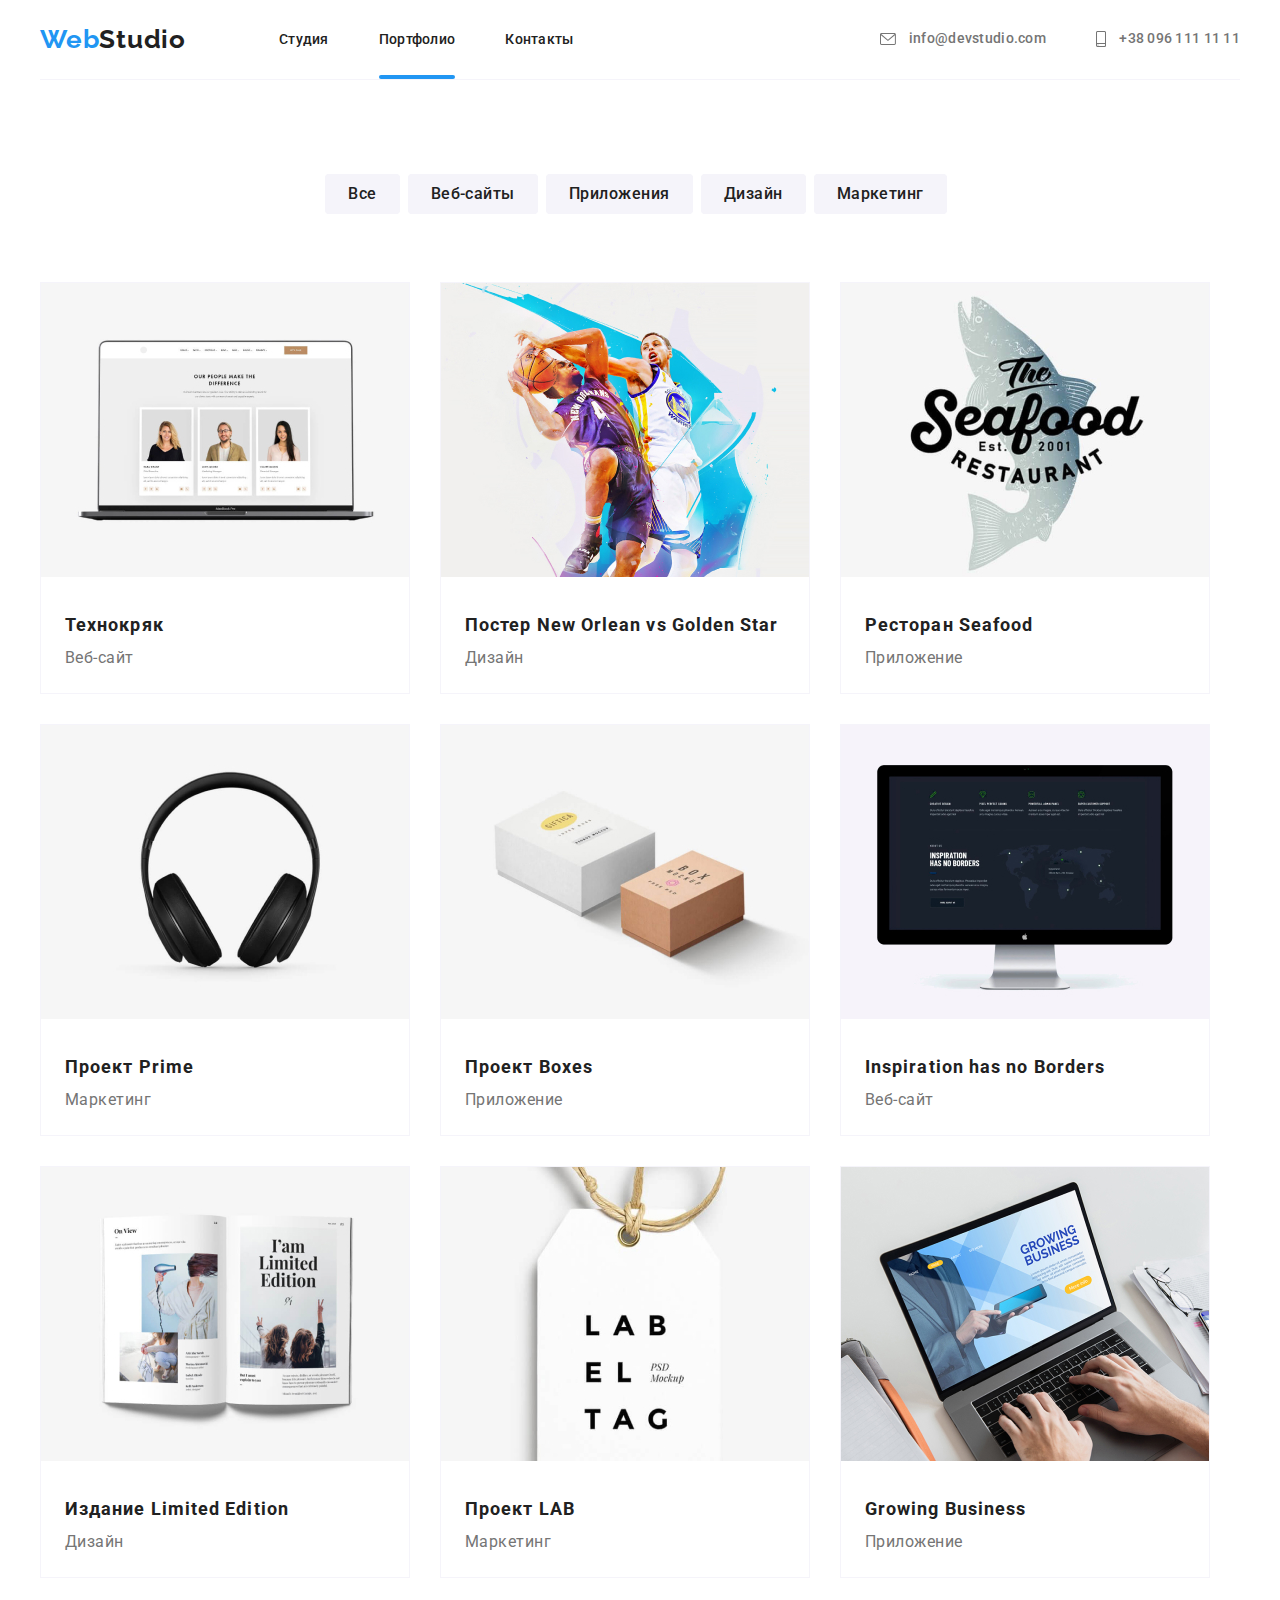
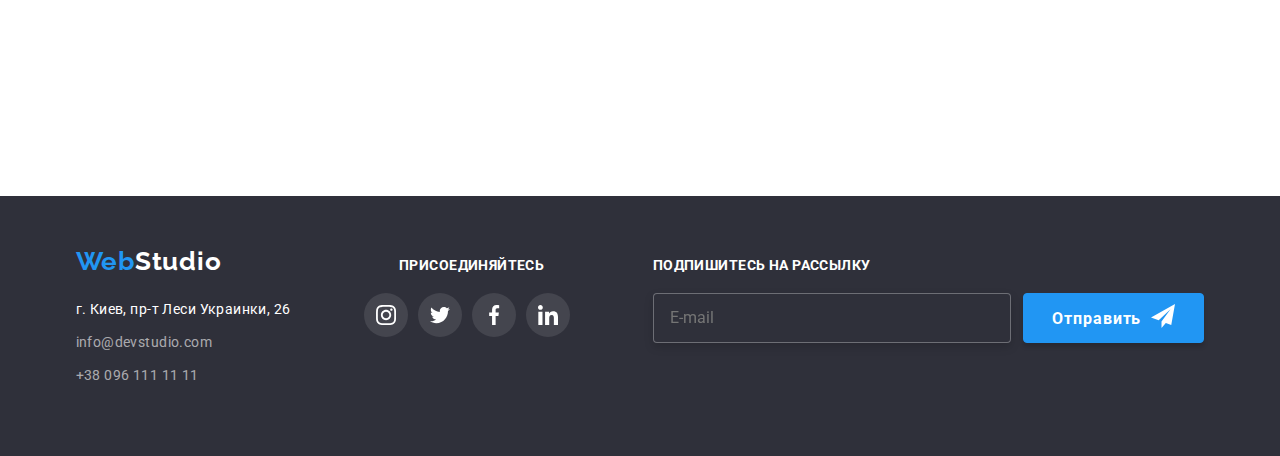
==== portfolio.html @ f962532e "add components" ====
<!DOCTYPE html>
<html lang="en">

<head>
    <meta charset="UTF-8">
    <meta name="viewport" content="width=device-width, initial-scale=1.0">
    <link rel="stylesheet" href="./css/main.min.css">
    <link rel="preconnect" href="https://fonts.gstatic.com">
    <link
        href="https://fonts.googleapis.com/css2?family=Montserrat:wght@400;500;600;700;800&family=Roboto:wght@400;500;700&display=swap"
        rel="stylesheet">
    <link
        href="https://fonts.googleapis.com/css2?family=Montserrat:wght@400;500;600;700;800&family=Raleway:wght@700&family=Roboto:wght@400;500;700&display=swap"
        rel="stylesheet">
    <title>Document</title>
</head>

<body>
    <header>
        <div class="header-box-p">
            <nav class="menu">
                <a class="logo-link list" href="#">
                    <span>Web</span><span class="header">Studio</span>
                </a>
                <ul class="nav-list list">
                    <li class="item"><a class="nav-item list" href="./index.html">Студия</a></li>
                    <li class="item curent"><a class="nav-item list curent" href="./index.html">Портфолио</a></li>
                    <li class="item"><a class="nav-item list" href="">Контакты</a></li>
                </ul>
            </nav>
            <address>
                <ul class="address list">
                    <li class="item">
                        <a class="address-item list " href="mailto:info@devstudio.com">
                            <svg class="icon-address mail">
                                <use href="./images/icons/symbol-defs.svg#icon-envelope"></use>
                            </svg>
                            info@devstudio.com
                        </a>
                    </li>
                    <li class="item">
                        <a class="address-item list" href="tel:+380961111111">
                            <svg class="icon-address tell">
                                <use href="./images/icons/symbol-defs.svg#icon-smartphone">
                                </use>
                            </svg>
                            +38 096 111 11 11 </a>
                    </li>
                </ul>
            </address>
        </div>

    </header>
    <main>
        <section class="portfolio">

            <h2 class="visually-hidden">Портфолио</h2>
            <!--filter-->
            <ul class="filter list">
                <li class="filter-item">
                    <button class="filter-btn  anchor list">Все</button>
                </li>
                <li class="filter-item">
                    <button class="filter-btn  anchor list">Веб-сайты</button>
                </li>
                <li class="filter-item">
                    <button class="filter-btn  anchor list">Приложения</button>
                </li>
                <li class="filter-item">
                    <button class="filter-btn  anchor list">Дизайн</button>
                </li>
                <li class="filter-item">
                    <button class="filter-btn  anchor list">Маркетинг</button>
                </li>
            </ul>
            <div class="cards">
                <!--cards-->
                <ul class="examples list">
                    <li class="examples-card">
                        <a class="card-link list" href="#">
                            <div class="examples-photo">
                                <img class="examples-img" src="./images/texnokryak.jpg" alt="сайт Технокряк">
                                <div class="overlay">
                                    <p>
                                        Технокряк это современная площадка распространения коронавируса. Компании
                                        используют
                                        эту
                                        платформу для цифрового
                                        шпионажа и атак на защищённые сервера конкурентов.
                                    </p>
                                </div>
                            </div>
                            <div class="card-txt">
                                <h3>Технокряк</h3>
                                <p>Веб-сайт</p>
                            </div>
                        </a>
                    </li>
                    <li class="examples-card">
                        <a class="card-link list" href="#">
                            <div class="examples-photo">
                                <img class="examples-img" src="./images/poster.jpg"
                                    alt="Постер New Orlean vs Golden Star">
                                <div class="overlay">
                                    <p>
                                        Lorem ipsum dolor sit amet consectetur adipisicing elit. Tempore iste repellat
                                        pariatur
                                        error illum fugiat voluptatibus debitis doloribus? Consectetur non voluptate,
                                        nisi
                                        veritatis soluta iste enim accusamus neque error praesentium!
                                    </p>
                                </div>
                            </div>
                            <div class="card-txt">
                                <h3>Постер New Orlean vs Golden Star</h3>
                                <p>Дизайн</p>
                            </div>
                        </a>
                    </li>
                    <li class="examples-card">
                        <a class="card-link list" href="#">
                            <div class="examples-photo">
                                <img class="examples-img" src="./images/seafood.jpg" alt="Ресторан Seafood">
                                <div class="overlay">
                                    <p>
                                        Lorem ipsum dolor sit amet consectetur adipisicing elit. Tempore iste repellat
                                        pariatur
                                        error illum fugiat voluptatibus debitis doloribus? Consectetur non voluptate,
                                        nisi
                                        veritatis soluta iste enim accusamus neque error praesentium!
                                    </p>
                                </div>
                            </div>
                            <div class="card-txt">
                                <h3>Ресторан Seafood</h3>
                                <p>Приложение</p>
                            </div>
                        </a>
                    </li>
                    <li class="examples-card">
                        <a class="card-link list" href="#">
                            <div class="examples-photo">
                                <img class="examples-img" src="./images/prime.jpg" alt="Проект Prime">
                                <div class="overlay">
                                    <p>
                                        Lorem ipsum dolor sit amet consectetur adipisicing elit. Tempore iste repellat
                                        pariatur
                                        error illum fugiat voluptatibus debitis doloribus? Consectetur non voluptate,
                                        nisi
                                        veritatis soluta iste enim accusamus neque error praesentium!
                                    </p>
                                </div>
                            </div>
                            <div class="card-txt">
                                <h3>Проект Prime</h3>
                                <p>Маркетинг</p>
                            </div>
                        </a>
                    </li>
                    <li class="examples-card">
                        <a class="card-link list" href="#">
                            <div class="examples-photo">
                                <img class="examples-img" src="./images/boxes.jpg" alt="Проект Boxes">
                                <div class="overlay">
                                    <p>
                                        Lorem ipsum dolor sit amet consectetur adipisicing elit. Tempore iste repellat
                                        pariatur
                                        error illum fugiat voluptatibus debitis doloribus? Consectetur non voluptate,
                                        nisi
                                        veritatis soluta iste enim accusamus neque error praesentium!
                                    </p>
                                </div>
                            </div>
                            <div class="card-txt">
                                <h3>Проект Boxes</h3>
                                <p>Приложение</p>
                            </div>
                        </a>
                    </li>
                    <li class="examples-card">
                        <a class="card-link list" href="#">
                            <div class="examples-photo">
                                <img class="examples-img" src="./images/inspiration.jpg"
                                    alt="Inspiration has no Borders">
                                <div class="overlay">
                                    <p>
                                        Lorem ipsum dolor sit amet consectetur adipisicing elit. Tempore iste repellat
                                        pariatur
                                        error illum fugiat voluptatibus debitis doloribus? Consectetur non voluptate,
                                        nisi
                                        veritatis soluta iste enim accusamus neque error praesentium!
                                    </p>
                                </div>
                            </div>
                            <div class="card-txt">
                                <h3>Inspiration has no Borders</h3>
                                <p>Веб-сайт</p>
                            </div>
                        </a>
                    </li>
                    <li class="examples-card">
                        <a class="card-link list" href="#">
                            <div class="examples-photo">
                                <img class="examples-img" src="./images/limited.jpg" alt="Издание Limited Edition">
                                <div class="overlay">
                                    <p>
                                        Lorem ipsum dolor sit amet consectetur adipisicing elit. Tempore iste repellat
                                        pariatur
                                        error illum fugiat voluptatibus debitis doloribus? Consectetur non voluptate,
                                        nisi
                                        veritatis soluta iste enim accusamus neque error praesentium!
                                    </p>
                                </div>
                            </div>
                            <div class="card-txt">
                                <h3>Издание Limited Edition</h3>
                                <p>Дизайн</p>
                            </div>
                        </a>
                    </li>
                    <li class="examples-card">
                        <a class="card-link list" href="#">
                            <div class="examples-photo">
                                <img class="examples-img" src="./images/lab.jpg" alt="Проект LAB">
                                <div class="overlay">
                                    <p>
                                        Lorem ipsum dolor sit amet consectetur adipisicing elit. Tempore iste repellat
                                        pariatur
                                        error illum fugiat voluptatibus debitis doloribus? Consectetur non voluptate,
                                        nisi
                                        veritatis soluta iste enim accusamus neque error praesentium!
                                    </p>
                                </div>
                            </div>
                            <div class="card-txt">
                                <h3>Проект LAB</h3>
                                <p>Маркетинг</p>
                            </div>
                        </a>
                    </li>
                    <li class="examples-card">
                        <a class="card-link list" href="#">
                            <div class="examples-photo">
                                <img class="examples-img" src="./images/growing.jpg" alt="Growing Business">
                                <div class="overlay">
                                    <p>
                                        Lorem ipsum dolor sit amet consectetur adipisicing elit. Tempore iste repellat
                                        pariatur
                                        error illum fugiat voluptatibus debitis doloribus? Consectetur non voluptate,
                                        nisi
                                        veritatis soluta iste enim accusamus neque error praesentium!
                                    </p>
                                </div>
                            </div>
                            <div class="card-txt">
                                <h3>Growing Business</h3>
                                <p>Приложение</p>

                            </div>
                        </a>
                    </li>
                </ul>
            </div>
        </section>

    </main>
    <footer>
        <div class="content">
            <div class="logo-addres">
                <a class="logo-link footer-logo list" href="#">
                    <span>Web</span><span class="footer">Studio</span>
                </a>
                <address>
                    <ul class="contacts">
                        <li class="contacts-list list">г. Киев, пр-т Леси Украинки, 26</li>
                        <li class="contacts-list list">
                            <a class="contacts-item list" href="mailto:info@devstudio.com">info@devstudio.com
                            </a>
                        </li>
                        <li class="contacts-list list">
                            <a class="contacts-item list" href="tel:+380961111111"> +38 096 111 11 11 </a>
                        </li>
                    </ul>
                </address>
            </div>
            <div class="join">
                <h3 class="join-title">присоединяйтесь</h3>
                <ul class="social item">
                    <li class="social-item insta">
                        <a class="footer-icon" href="#">
                            <svg class="icon">
                                <use href="./images/icons/symbol-defs.svg#icon-insta">
                                </use>
                            </svg>
                        </a>
                    </li>
                    <li class="social-item twitter">
                        <a class="footer-icon" href="#">
                            <svg class="icon">
                                <use href="./images/icons/symbol-defs.svg#icon-twitter">
                                </use>
                            </svg>
                        </a>
                    </li>
                    <li class="social-item fb">
                        <a class="footer-icon" href="#">
                            <svg class="icon">
                                <use href="./images/icons/symbol-defs.svg#icon-fb">
                                </use>
                            </svg>
                        </a>
                    </li>
                    <li class="social-item in">
                        <a class="footer-icon" href="#">
                            <svg class="icon">
                                <use href="./images/icons/symbol-defs.svg#icon-in">
                                </use>
                            </svg>
                        </a>
                    </li>
                </ul>
            </div>
            <div class="subscription-form">
                <h3 class="subscription-h">Подпишитесь на рассылку</h3>
                <form class="subscription" action=" " method="post">
                    <label for="subscription" name="email">
                        <input class="subscription-input" type="email" name="email" placeholder="E-mail"
                            id="subscription">
                    </label>
                    <button class="subscription-btn btn" type="submit">
                        Отправить
                        <svg class="icon-send">
                            <use href="./images/icons/symbol-defs.svg#icon-send"></use>
                        </svg>
                    </button>
                </form>
    </footer>
</body>

</html>
---- css/main.min.css ----
/*! modern-normalize v1.0.0 | MIT License | https://github.com/sindresorhus/modern-normalize */*,*::before,*::after{-webkit-box-sizing:border-box;box-sizing:border-box}h1,h2,h3,p{padding:0;margin:0}:root{-moz-tab-size:4;-o-tab-size:4;tab-size:4}html{line-height:1.15;-webkit-text-size-adjust:100%}ul{margin:0;padding:0}a{margin:0;text-decoration:none}body{margin:0}body{font-family:system-ui,-apple-system,"Segoe UI",Roboto,Helvetica,Arial,sans-serif,"Apple Color Emoji","Segoe UI Emoji"}hr{height:0;color:inherit}abbr[title]{-webkit-text-decoration:underline dotted;text-decoration:underline dotted}b,strong{font-weight:bolder}code,kbd,samp,pre{font-family:ui-monospace, SFMono-Regular, Consolas, 'Liberation Mono', Menlo, monospace;font-size:1em}small{font-size:80%}sub,sup{font-size:75%;line-height:0;position:relative;vertical-align:baseline}sub{bottom:-0.25em}sup{top:-0.5em}table{text-indent:0;border-color:inherit}button,input,optgroup,select,textarea{font-family:inherit;font-size:100%;line-height:1.15;margin:0}button,select{text-transform:none}button,[type='button'],[type='reset'],[type='submit']{-webkit-appearance:button}::-moz-focus-inner{border-style:none;padding:0}:-moz-focusring{outline:1px dotted ButtonText}:-moz-ui-invalid{box-shadow:none}legend{padding:0}progress{vertical-align:baseline}::-webkit-inner-spin-button,::-webkit-outer-spin-button{height:auto}[type='search']{-webkit-appearance:textfield;outline-offset:-2px}::-webkit-search-decoration{-webkit-appearance:none}::-webkit-file-upload-button{-webkit-appearance:button;font:inherit}summary{display:list-item}.visually-hidden{position:absolute;width:1px;height:1px;margin:-1px;border:0;padding:0;white-space:nowrap;-webkit-clip-path:inset(100%);clip-path:inset(100%);clip:rect(0 0 0 0);overflow:hidden}@font-face{font-family:'Raleway', sans-serif;src:url('href="https://fonts.googleapis.com/css2?family=Raleway:wght@700&display=swap');font-style:normal;font-weight:700}@font-face{font-family:'Roboto', sans-serif;src:url("https://fonts.googleapis.com/css2?family=Roboto&display=swap");font-style:normal;font-weight:400}@font-face{font-family:'Roboto', sans-serif;src:url("https://fonts.googleapis.com/css2?family=Roboto:wght@700&display=swap");font-style:normal;font-weight:700}@font-face{font-family:'Roboto', sans-serif;src:url("https://fonts.googleapis.com/css2?family=Roboto:wght@900&display=swap");font-style:normal;font-weight:900}.logo-link{display:block;font-family:'Raleway', sans-serif;font-weight:700;font-size:26px;line-height:1.19;letter-spacing:0.03em}.header-box,.menu,.address li,.client,.clients-logo,.header-box-p{display:-webkit-box;display:-ms-flexbox;display:flex;-webkit-box-align:center;-ms-flex-align:center;align-items:center}.hero .hero-btn,.subscription-btn{font:roboto;background-color:#2196F3;color:#fff;border:1px solid #2196F3;border-radius:4px;padding:10px 32px;height:50px;-webkit-box-shadow:0px 4px 4px rgba(0,0,0,0.2);box-shadow:0px 4px 4px rgba(0,0,0,0.2);font-weight:bold;font-size:16px;line-height:1.875;letter-spacing:0.06em}.section-h,.regular-clients h2{font-family:Roboto;font-style:normal;font-weight:700;font-size:36px;line-height:1.167;letter-spacing:0.03em}.advantages-item h3,.about-txt h3,.subscription-h{font-family:Roboto;font-style:normal;font-weight:700;font-size:14px;line-height:1.143;letter-spacing:0.03em}.advantages-item p,.contacts,.contacts a{font-family:Roboto;font-weight:400;font-size:14px;line-height:1.72;letter-spacing:0.03em}.filter,.filter-btn.anchor{font-style:normal;font-weight:500;font-size:16px;line-height:1.625;letter-spacing:0.03em}.logo-link span{color:#2196F3}.logo-link .header{color:#212121;margin:0px}.footer-logo{margin-bottom:20px}.footer-logo .footer{color:#fff}body{color:#757575;font-family:'Roboto', sans-serif;list-style:none;text-decoration:none}.list,.nav-item{list-style:none;text-decoration:none}.container{display:-webkit-box;display:-ms-flexbox;display:flex;width:1200px;padding-right:15px;padding-left:15px;-webkit-box-pack:center;-ms-flex-pack:center;justify-content:center;margin:0 auto;padding-bottom:94px}.header-box{-webkit-box-pack:justify;-ms-flex-pack:justify;justify-content:space-between;width:1200px;margin:0 auto}.menu{-ms-flex-pack:distribute;justify-content:space-around}.nav-list{display:-webkit-box;display:-ms-flexbox;display:flex;margin-left:93px}.nav-list .item.curent ::after{content:"";width:inherit;height:4px;background:#2196F3;border-radius:2px;display:-webkit-box;display:-ms-flexbox;display:flex;margin-top:27px}.nav-list .item+.item{margin-left:50px}.nav-item{display:block;padding-top:32px;font-size:14px;font-weight:500;line-height:1.14;letter-spacing:0.02em;color:#212121;-webkit-transition-property:color;transition-property:color;-webkit-transition-duration:250ms;transition-duration:250ms;-webkit-transition-timing-function:cubic-bezier(0.4, 0, 0.2, 1);transition-timing-function:cubic-bezier(0.4, 0, 0.2, 1);-webkit-transition-delay:0;transition-delay:0}.nav-item:hover,.nav-item:focus{color:#2196F3}.address{display:-webkit-box;display:-ms-flexbox;display:flex;margin-left:auto}.address a{font-family:Roboto;font-style:normal;font-weight:500;font-size:14px;line-height:1.142px;letter-spacing:0.02em;color:#757575;-webkit-transition-property:color;transition-property:color;-webkit-transition-duration:250ms;transition-duration:250ms;-webkit-transition-timing-function:cubic-bezier(0.4, 0, 0.2, 1);transition-timing-function:cubic-bezier(0.4, 0, 0.2, 1);-webkit-transition-delay:0;transition-delay:0}.address .item:not(:last-child){margin-right:50px}.address-item:hover,.address-item:focus,.address-item:hover svg,.address-item:focus svg{color:#2196F3;fill:#2196F3}.icon-address{display:inline-block;vertical-align:middle;margin-right:10px;fill:#757575;-webkit-transition-property:color, -webkit-transform;transition-property:color, -webkit-transform;transition-property:color, transform;transition-property:color, transform, -webkit-transform;-webkit-transition-duration:250ms;transition-duration:250ms;-webkit-transition-timing-function:cubic-bezier(0.4, 0, 0.2, 1);transition-timing-function:cubic-bezier(0.4, 0, 0.2, 1);-webkit-transition-delay:0;transition-delay:0}.mail{width:16px;height:12px}.tell{width:10px;height:16px}.hero{text-align:center;justify-items:center;padding-top:200px;padding-bottom:200px;max-width:1600px;margin:0 auto;background-color:#2F303A;color:#fff;background-image:-webkit-gradient(linear, left top, right top, from(rgba(47,48,58,0.4)), to(rgba(47,48,58,0.4))),url(../images/hero.jpg);background-image:linear-gradient(to right, rgba(47,48,58,0.4), rgba(47,48,58,0.4)),url(../images/hero.jpg);background-repeat:no-repeat;background-size:cover;background-position:center}.hero-title{font-weight:900;font-size:44px;margin-bottom:30px;line-height:1.36;letter-spacing:0.06em;text-transform:uppercase}.hero .hero-btn{-webkit-transition-property:-webkit-box-shadow;transition-property:-webkit-box-shadow;transition-property:box-shadow;transition-property:box-shadow, -webkit-box-shadow;-webkit-transition-duration:250ms;transition-duration:250ms;-webkit-transition-timing-function:cubic-bezier(0.4, 0, 0.2, 1);transition-timing-function:cubic-bezier(0.4, 0, 0.2, 1);-webkit-transition-delay:0;transition-delay:0}.hero .hero-btn:focus,.hero .hero-btn:hover{font:roboto;background-color:#fff;color:#2196F3;border:1px solid #fff;cursor:pointer;-webkit-box-shadow:0px 4px 4px rgba(0,0,0,0.15);box-shadow:0px 4px 4px rgba(0,0,0,0.15)}.backdrop{position:fixed;top:0%;left:0%;width:100%;height:100%;background-color:rgba(0,0,0,0.2)}.backdrop.is-hidden{opacity:0;pointer-events:none}.modal{position:absolute;top:50%;left:50%;-webkit-transform:translate(-50%, -50%);transform:translate(-50%, -50%);width:528px;height:581px;background-color:#fff}.close{display:-webkit-box;display:-ms-flexbox;display:flex;width:30px;height:30px;margin-top:8px;margin-right:8px;margin-left:auto;border:1px solid #F5F4FA;border-radius:50%;background-color:transparent}.close svg{-webkit-box-pack:center;-ms-flex-pack:center;justify-content:center;margin:auto;width:16px;height:16px;fill:#2F303A}.close:hover svg,.close:focus svg{fill:#2196F3;cursor:pointer}.form-box h2{text-align:center;color:#212121;font-size:20px;line-height:1.15}.form-box{margin-top:2px;margin-right:40px;margin-bottom:30px;margin-left:40px;color:#757575}.inputs{margin-top:22px;margin-bottom:10px}.intut-data{display:-webkit-box;display:-ms-flexbox;display:flex;-webkit-box-orient:vertical;-webkit-box-direction:normal;-ms-flex-direction:column;flex-direction:column;margin-bottom:10px;position:relative}.intut-data svg{position:absolute;fill:#212121;bottom:13.5px;left:12px;width:18px;height:18px}.intyt-name-h{display:block;text-align:start;margin-bottom:4px;font-size:12px;line-height:1.167;letter-spacing:0.01em}.text-data{padding-top:12px;padding-bottom:12px;padding-left:42px;cursor:pointer;font-size:16px;border:1px solid rgba(33,33,33,0.2);border-radius:4px;-webkit-transition-duration:250ms;transition-duration:250ms;-webkit-transition-timing-function:cubic-bezier(0.4, 0, 0.2, 1);transition-timing-function:cubic-bezier(0.4, 0, 0.2, 1)}.text-data:focus,.text-data:hover,.comment:focus,.comment:hover{border-color:#2196F3;outline:none;cursor:pointer;-webkit-transition-duration:250ms;transition-duration:250ms;-webkit-transition-timing-function:cubic-bezier(0.4, 0, 0.2, 1);transition-timing-function:cubic-bezier(0.4, 0, 0.2, 1)}.text-data:focus+.form-icon{fill:#2196F3}.comment{cursor:pointer;font-size:16px;border:1px solid rgba(33,33,33,0.2);border-radius:4px;color:#757575;width:448px;padding:12px 16px;resize:none;-webkit-transition-duration:250ms;transition-duration:250ms;-webkit-transition-timing-function:cubic-bezier(0.4, 0, 0.2, 1);transition-timing-function:cubic-bezier(0.4, 0, 0.2, 1)}.licenz{color:#757575}.contract{-webkit-box-pack:start;-ms-flex-pack:start;justify-content:start;font-size:14px;line-height:1.714;letter-spacing:0.03em}.checkbox-input{-webkit-appearance:none;-moz-appearance:none;appearance:none;position:absolute}.link-contract{color:#2196F3;-webkit-text-decoration-color:#2196F3;text-decoration-color:#2196F3}.checkbox-svg{display:inline-block;width:15px;height:15px}.checkbox-input:checked+.checkbox-svg{background-color:#2196F3;border-color:transparent}.form-btn{padding:10px 55px;font-weight:bold;font-size:16px;line-height:1.875;color:#fff;background-color:#2196F3;border-color:#2196F3;-webkit-box-shadow:0px 4px 4px rgba(0,0,0,0.15);box-shadow:0px 4px 4px rgba(0,0,0,0.15);border-radius:4px}.advantages{margin-left:auto;margin-right:auto;padding-top:94px;padding-bottom:94px}.advantages-list{display:-webkit-box;display:-ms-flexbox;display:flex;-ms-flex-pack:distribute;justify-content:space-around}.advantages-list li:not(:last-child){margin-right:30px}.advantages-item{display:block}.advantages-item h3{text-transform:uppercase;color:#212121;margin:0;margin-bottom:10px}.advantages-item p{margin:0}.advantages-item::before{display:block;height:120px;content:'';background:#F5F4FA;background-repeat:no-repeat;background-size:contain;background-position:center;border-radius:4px;margin-bottom:30px;background-size:70px}.icon-antenna::before{background-image:url(../images/icons/antenna.svg)}.icon-clock::before{background-image:url(../images/icons/clock.svg)}.icon-diagram::before{background-image:url(../images/icons/diagram.svg)}.icon-astronaut::before{background-image:url(../images/icons/astronaut.svg)}.section-h{text-align:center;color:#212121}.about-list{display:-webkit-box;display:-ms-flexbox;display:flex}.about-list .item{position:relative}.about-list .item:not(:last-child){margin-right:30px}.about-txt{display:-webkit-box;display:-ms-flexbox;display:flex;position:absolute;-webkit-box-align:center;-ms-flex-align:center;align-items:center;background:rgba(47,48,58,0.8);bottom:0px;right:0;-webkit-transform:translateY(-4px);transform:translateY(-4px);width:100%;height:70px;-webkit-box-pack:center;-ms-flex-pack:center;justify-content:center;color:#fff}.about-txt h3{display:block;width:100%;text-align:center;text-transform:uppercase}.team{background-color:#F5F4FA;padding-top:94px}.team-list{display:-webkit-box;display:-ms-flexbox;display:flex}.team-card{width:270px;margin-right:30px;background-color:#fff;-webkit-box-shadow:0px 1px 3px rgba(0,0,0,0.12),0px 1px 1px rgba(0,0,0,0.14),0px 2px 1px rgba(0,0,0,0.2);box-shadow:0px 1px 3px rgba(0,0,0,0.12),0px 1px 1px rgba(0,0,0,0.14),0px 2px 1px rgba(0,0,0,0.2);border-radius:5px}.trumb{position:relative;height:260px;width:100%}.trumb>img{display:block;width:100%;height:100%;margin:0px}.card-des>h3{font-weight:500;font-size:16px;line-height:1.187;letter-spacing:0.03em;color:#212121;margin:0;margin-bottom:10px;text-align:center}.card-des p{font-size:16px;line-height:1.1875;text-align:center;letter-spacing:0.03em;color:#757575}.card-des{border-right:1px solid 3 transparent;padding-top:30px;border-bottom:1px solid transparent;border-left:1px solid transparent;border-right:1px solid transparent;border-radius:5px}.social{list-style:none;display:-webkit-box;display:-ms-flexbox;display:flex;margin:16px 32px 30px 32px}.social-item{display:-webkit-box;display:-ms-flexbox;display:flex}.social-link{display:-webkit-box;display:-ms-flexbox;display:flex;-webkit-box-pack:center;-ms-flex-pack:center;justify-content:center;-webkit-box-align:center;-ms-flex-align:center;align-items:center;width:44px;height:44px;border-radius:50%;background:#fff;margin-right:10px;-webkit-transition-property:background;transition-property:background;-webkit-transition-duration:250ms;transition-duration:250ms;-webkit-transition-timing-function:cubic-bezier(0.4, 0, 0.2, 1);transition-timing-function:cubic-bezier(0.4, 0, 0.2, 1);-webkit-transition-delay:0;transition-delay:0}.social-icon{display:block;-webkit-box-align:center;-ms-flex-align:center;align-items:center;height:20px;width:20px;fill:#AFB1B8;background-position:center}.social-link:hover,.social-link:focus,.social-link:hover svg,.social-link:focus svg{background:#2196F3;fill:#fff}.regular-clients{width:1200px;padding-right:15px;padding-left:15px;padding-top:94px;-webkit-box-pack:center;-ms-flex-pack:center;justify-content:center;margin:0 auto;padding-bottom:94px}.regular-clients h2{line-height:1.1719;text-align:center;color:#212121;margin-bottom:50px}.clients{display:-webkit-box;display:-ms-flexbox;display:flex}.client{-webkit-box-pack:center;-ms-flex-pack:center;justify-content:center;width:calc((100% - 150px) / 6);height:90px;border:1px solid #AFB1B8;border-radius:4px;margin-right:30px}.client :last-child{margin-right:0px}.clients-logo{-webkit-box-pack:center;-ms-flex-pack:center;justify-content:center;width:170px;height:90px;fill:#AFB1B8;-webkit-transition-property:fill;transition-property:fill;-webkit-transition-duration:250ms;transition-duration:250ms;-webkit-transition-timing-function:cubic-bezier(0.4, 0, 0.2, 1);transition-timing-function:cubic-bezier(0.4, 0, 0.2, 1);-webkit-transition-delay:0;transition-delay:0}.client:hover,.client:focus,.client:hover svg,.client:focus svg{border-color:#2196F3;fill:#2196F3}footer{background-color:#2F303A}.content{display:-webkit-box;display:-ms-flexbox;display:flex;width:1200px;padding:0 15px;margin:0 auto;-ms-flex-pack:distribute;justify-content:space-around;-webkit-box-align:baseline;-ms-flex-align:baseline;align-items:baseline}.logo-addres{display:block;padding-top:50px}.contacts{color:#fff;font-style:normal;padding-bottom:60px}.contacts a{color:rgba(255,255,255,0.6);font-style:normal;margin-bottom:9px}.contacts-list{margin-bottom:9px}.address-item :last-child{margin-bottom:0px}.join{-ms-flex-pack:distribute;justify-content:space-around;-webkit-box-align:left;-ms-flex-align:left;align-items:left}.join-title{text-align:center;font-family:Roboto;font-style:normal;font-weight:bold;font-size:14px;line-height:1.1429;letter-spacing:0.03em;text-transform:uppercase;color:#fff;margin-bottom:20px}.join .social{list-style:none;display:-webkit-box;display:-ms-flexbox;display:flex;-ms-flex-pack:distribute;justify-content:space-around}.footer-icon{display:-webkit-box;display:-ms-flexbox;display:flex;-webkit-box-pack:center;-ms-flex-pack:center;justify-content:center;-webkit-box-align:center;-ms-flex-align:center;align-items:center;width:44px;height:44px;border-radius:50%;background-color:rgba(255,255,255,0.1);margin-right:10px;-webkit-transition-property:background;transition-property:background;-webkit-transition-duration:250ms;transition-duration:250ms;-webkit-transition-timing-function:cubic-bezier(0.4, 0, 0.2, 1);transition-timing-function:cubic-bezier(0.4, 0, 0.2, 1);-webkit-transition-delay:0;transition-delay:0}.footer-icon:hover,.footer-icon:focus{background:#2196F3}.icon{width:20px;height:20px;display:-webkit-box;display:-ms-flexbox;display:flex;fill:#fff}.subscription-form{display:block}.subscription{display:-webkit-box;display:-ms-flexbox;display:flex;position:relative}.subscription-h{text-transform:uppercase;margin-bottom:20px;color:#fff}.subscription-input{display:-webkit-box;display:-ms-flexbox;display:flex;width:358px;height:50px;margin-right:12px;padding-left:16px;background-color:#2F303A;font-weight:normal;font-size:16px;line-height:20px;color:rgba(255,255,255,0.6);border:1px solid rgba(255,255,255,0.3);-webkit-box-sizing:border-box;box-sizing:border-box;-webkit-filter:drop-shadow(0px 4px 4px rgba(0,0,0,0.15));filter:drop-shadow(0px 4px 4px rgba(0,0,0,0.15));border-radius:4px}.subscription-btn{display:-webkit-inline-box;display:-ms-inline-flexbox;display:inline-flex;text-align:center;padding-left:28px;padding-right:28px;-webkit-box-shadow:0px 4px 4px rgba(0,0,0,0.15);box-shadow:0px 4px 4px rgba(0,0,0,0.15)}.icon-send{width:24px;height:24px;margin-left:10px}.header-box-p{-webkit-box-pack:justify;-ms-flex-pack:justify;justify-content:space-between;width:1200px;border-bottom:1px solid #F5F4FA;margin:0 auto}.portfolio{display:-webkit-box;display:-ms-flexbox;display:flex;-webkit-box-pack:center;-ms-flex-pack:center;justify-content:center;width:1200px;padding-top:94px;padding-bottom:94px;margin:0 auto;-ms-flex-wrap:wrap;flex-wrap:wrap}.filter{display:-webkit-box;display:-ms-flexbox;display:flex;-webkit-box-pack:center;-ms-flex-pack:center;justify-content:center;margin-bottom:34px;color:#212121}.filter-item{display:block;margin-right:8px;border-radius:4px;color:#212121;background-color:#F5F4FA}.filter-btn.anchor{color:#212121;background-color:#F5F4FA;border:1px solid #F5F4FA;border-radius:4px;padding:6px 22px;text-align:center}.filter-btn:hover,.filter-btn:focus{color:#fff;background-color:#2196F3;border:1px solid #2196F3;cursor:pointer;-webkit-box-shadow:0px 4px 4px rgba(0,0,0,0.15);box-shadow:0px 4px 4px rgba(0,0,0,0.15)}.filter .filter-btn :not(:last-child){margin-right:8px}.examples{display:-webkit-box;display:-ms-flexbox;display:flex;-ms-flex-wrap:wrap;flex-wrap:wrap;margin-right:auto;margin-left:auto;width:1200px;padding-top:34px;padding-bottom:94px}.examples .examples-card:not(:nth-child(3n)){margin-right:30px}.examples .examples-card:nth-child(n+3){margin-bottom:30px}.examples-card{display:block;position:relative;width:370px;margin-bottom:30px;border:1px solid #F5F4FA}.examples-card:hover,.examples-card:focus{-webkit-box-shadow:0px 1px 1px rgba(0,0,0,0.12),0px 4px 4px rgba(0,0,0,0.06),1px 4px 6px rgba(0,0,0,0.16);box-shadow:0px 1px 1px rgba(0,0,0,0.12),0px 4px 4px rgba(0,0,0,0.06),1px 4px 6px rgba(0,0,0,0.16)}.examples-photo{position:relative;overflow:hidden}.card-txt{padding-top:20px;padding-bottom:20px;padding-right:24px;padding-left:24px}.card-txt h3{font-weight:700;font-size:18px;line-height:2;letter-spacing:0.06em;color:#212121}.card-link{font-weight:400;font-size:16px;line-height:1.875;letter-spacing:0.03em;color:#757575}.overlay{position:absolute;display:-webkit-box;display:-ms-flexbox;display:flex;width:100%;height:100%;top:0%;left:0%;text-align:center;opacity:0;padding:63px 24px;background-color:#2196F3;color:#fff;font-size:18px;line-height:1.56;letter-spacing:0.03em;-webkit-transform:translateY(100%);transform:translateY(100%);-webkit-transition:-webkit-transform 250ms cubic-bezier(0.4, 0, 0.2, 1);transition:-webkit-transform 250ms cubic-bezier(0.4, 0, 0.2, 1);transition:transform 250ms cubic-bezier(0.4, 0, 0.2, 1);transition:transform 250ms cubic-bezier(0.4, 0, 0.2, 1), -webkit-transform 250ms cubic-bezier(0.4, 0, 0.2, 1)}.examples-card:hover .overlay{opacity:1;-webkit-transform:translateY(0);transform:translateY(0)}
/*# sourceMappingURL=main.min.css.map */
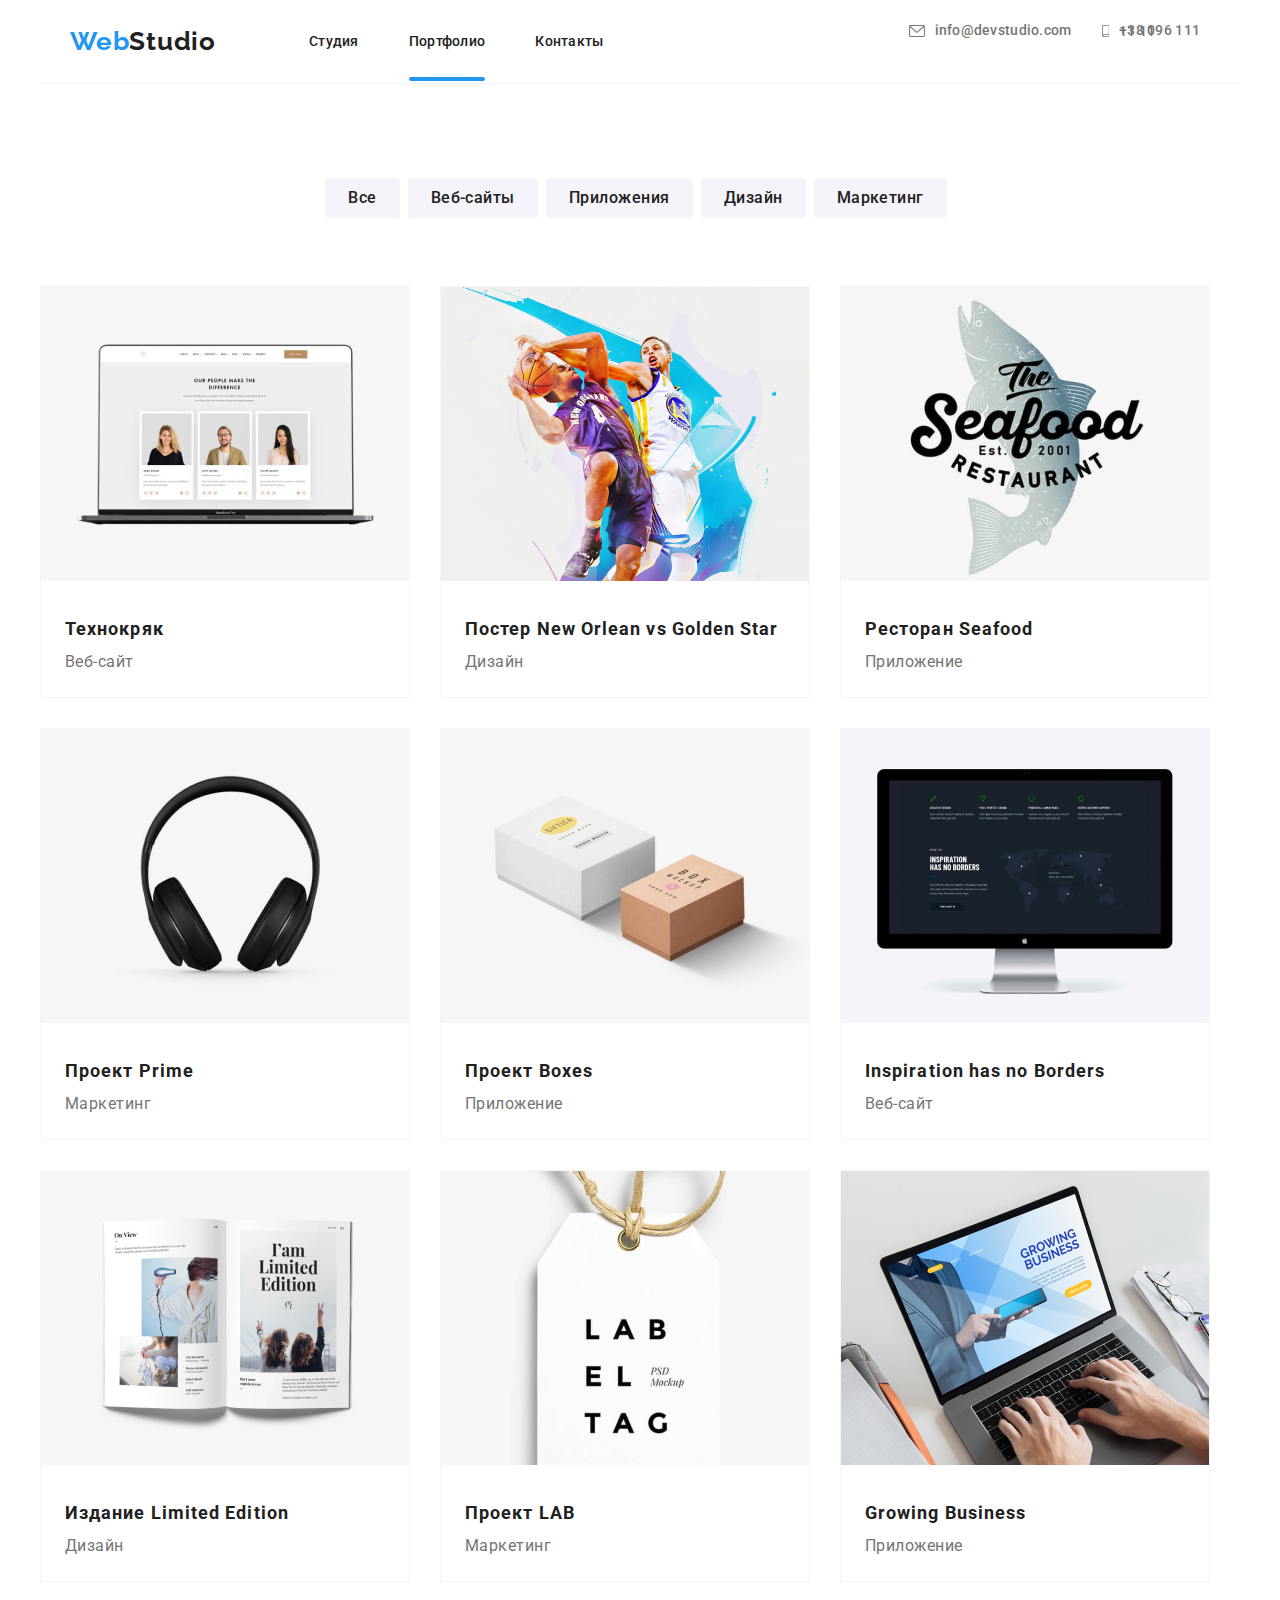
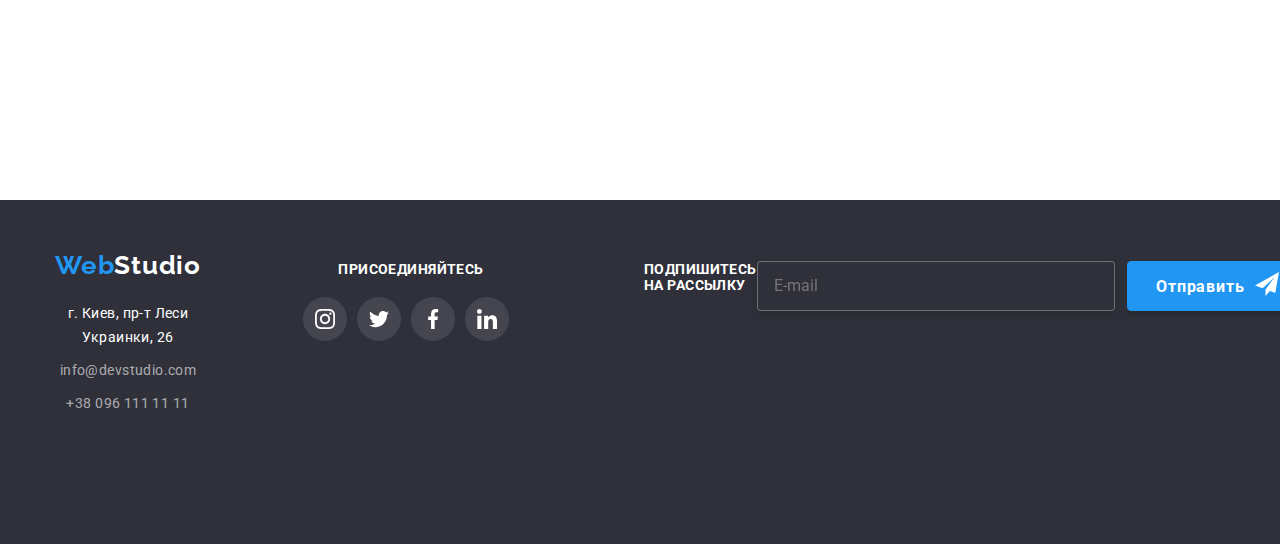
==== commit c7654d37: "portfolio start" ====
--- a/portfolio.html
+++ b/portfolio.html
@@ -19,37 +19,48 @@
     <header>
         <div class="header-box-p">
             <nav class="menu">
-                <a class="logo-link list" href="#">
-                    <span>Web</span><span class="header">Studio</span>
-                </a>
-                <ul class="nav-list list">
-                    <li class="item"><a class="nav-item list" href="./index.html">Студия</a></li>
-                    <li class="item curent"><a class="nav-item list curent" href="./index.html">Портфолио</a></li>
-                    <li class="item"><a class="nav-item list" href="">Контакты</a></li>
-                </ul>
+                <div class="logo">
+                    <a class="logo-link list" href="#">
+                        <span>Web</span><span class="header">Studio</span>
+                    </a>
+                </div>
+                <button type="button" class="menu-btn" aria-expanded="false" aria-controls="menu-container"
+                    data-menu-button>
+                    <svg widht="24" height="16" aria-label="Переключатель мобильного меню">
+                        <use class="icon-close" href="./images/icons/symbol-defs.svg#icon-close_24px"></use>
+                        <use class="icon-menu" href="./images/icons/symbol-defs.svg#icon-menu_24px"></use>
+                    </svg>
+                </button>
+                <div class="menu-container" id="menu-container" data-menu>
+                    <ul class="nav-list list">
+                        <li class="navigation-item"><a class="nav-item list" href="./index.html">Студия</a></li>
+                        <li class="navigation-item curent"><a class="nav-item list curent"
+                                href="./index.html">Портфолио</a></li>
+                        <li class="navigation-item"><a class="nav-item list" href="">Контакты</a></li>
+                    </ul>
+                    <address class="address-block">
+                        <ul class="address list">
+                            <li class="item">
+                                <a class="address-item list " href="mailto:info@devstudio.com">
+                                    <svg class="icon-address mail">
+                                        <use href="./images/icons/symbol-defs.svg#icon-envelope"></use>
+                                    </svg>
+                                    info@devstudio.com
+                                </a>
+                            </li>
+                            <li class="item">
+                                <a class="address-item list" href="tel:+380961111111">
+                                    <svg class="icon-address tell">
+                                        <use href="./images/icons/symbol-defs.svg#icon-smartphone">
+                                        </use>
+                                    </svg>
+                                    +38 096 111 11 11 </a>
+                            </li>
+                        </ul>
+                    </address>
+                </div>
             </nav>
-            <address>
-                <ul class="address list">
-                    <li class="item">
-                        <a class="address-item list " href="mailto:info@devstudio.com">
-                            <svg class="icon-address mail">
-                                <use href="./images/icons/symbol-defs.svg#icon-envelope"></use>
-                            </svg>
-                            info@devstudio.com
-                        </a>
-                    </li>
-                    <li class="item">
-                        <a class="address-item list" href="tel:+380961111111">
-                            <svg class="icon-address tell">
-                                <use href="./images/icons/symbol-defs.svg#icon-smartphone">
-                                </use>
-                            </svg>
-                            +38 096 111 11 11 </a>
-                    </li>
-                </ul>
-            </address>
         </div>
-
     </header>
     <main>
         <section class="portfolio">
@@ -335,6 +346,8 @@
                     </button>
                 </form>
     </footer>
+
+    <script src="./js/menu.js"></script>
 </body>
 
 </html>--- a/css/main.min.css
+++ b/css/main.min.css
@@ -7,5 +7,5 @@
  sans-serif;src:url("https://fonts.googleapis.com/css2?family=Roboto&display=swap");font-style:normal;font-weight:400}@font-face{font-family:'Roboto',  sans-serif;src:url("https://fonts.googleapis.com/css2?family=Roboto:wght@700&display=swap");font-style:normal;font-weight:700}@font-face{font-family:'Roboto',  sans-serif;src:url("https://fonts.googleapis.com/css2?family=Roboto:wght@900&display=swap");font-style:normal;font-weight:900}.logo-link{display:block;font-family:'Raleway',- sans-serif;font-weight:700;font-size:26px;line-height:1.19;letter-spacing:0.03em}.header-box,.menu,.address li,.client,.clients-logo,.header-box-p{display:-webkit-box;display:-ms-flexbox;display:flex;-webkit-box-align:center;-ms-flex-align:center;align-items:center}.hero .hero-btn,.subscription-btn{font:roboto;background-color:#2196F3;color:#fff;border:1px solid #2196F3;border-radius:4px;padding:10px 32px;height:50px;-webkit-box-shadow:0px 4px 4px rgba(0,0,0,0.2);box-shadow:0px 4px 4px rgba(0,0,0,0.2);font-weight:bold;font-size:16px;line-height:1.875;letter-spacing:0.06em}.section-h,.regular-clients h2{font-family:Roboto;font-style:normal;font-weight:700;font-size:36px;line-height:1.167;letter-spacing:0.03em}.advantages-item h3,.about-txt h3,.subscription-h{font-family:Roboto;font-style:normal;font-weight:700;font-size:14px;line-height:1.143;letter-spacing:0.03em}.advantages-item p,.contacts,.contacts a{font-family:Roboto;font-weight:400;font-size:14px;line-height:1.72;letter-spacing:0.03em}.filter,.filter-btn.anchor{font-style:normal;font-weight:500;font-size:16px;line-height:1.625;letter-spacing:0.03em}.logo-link span{color:#2196F3}.logo-link .header{color:#212121;margin:0px}.footer-logo{margin-bottom:20px}.footer-logo .footer{color:#fff}body{color:#757575;font-family:'Roboto', sans-serif;list-style:none;text-decoration:none}.list,.nav-item{list-style:none;text-decoration:none}.container{display:-webkit-box;display:-ms-flexbox;display:flex;width:1200px;padding-right:15px;padding-left:15px;-webkit-box-pack:center;-ms-flex-pack:center;justify-content:center;margin:0 auto;padding-bottom:94px}.header-box{-webkit-box-pack:justify;-ms-flex-pack:justify;justify-content:space-between;width:1200px;margin:0 auto}.menu{-ms-flex-pack:distribute;justify-content:space-around}.nav-list{display:-webkit-box;display:-ms-flexbox;display:flex;margin-left:93px}.nav-list .item.curent ::after{content:"";width:inherit;height:4px;background:#2196F3;border-radius:2px;display:-webkit-box;display:-ms-flexbox;display:flex;margin-top:27px}.nav-list .item+.item{margin-left:50px}.nav-item{display:block;padding-top:32px;font-size:14px;font-weight:500;line-height:1.14;letter-spacing:0.02em;color:#212121;-webkit-transition-property:color;transition-property:color;-webkit-transition-duration:250ms;transition-duration:250ms;-webkit-transition-timing-function:cubic-bezier(0.4, 0, 0.2, 1);transition-timing-function:cubic-bezier(0.4, 0, 0.2, 1);-webkit-transition-delay:0;transition-delay:0}.nav-item:hover,.nav-item:focus{color:#2196F3}.address{display:-webkit-box;display:-ms-flexbox;display:flex;margin-left:auto}.address a{font-family:Roboto;font-style:normal;font-weight:500;font-size:14px;line-height:1.142px;letter-spacing:0.02em;color:#757575;-webkit-transition-property:color;transition-property:color;-webkit-transition-duration:250ms;transition-duration:250ms;-webkit-transition-timing-function:cubic-bezier(0.4, 0, 0.2, 1);transition-timing-function:cubic-bezier(0.4, 0, 0.2, 1);-webkit-transition-delay:0;transition-delay:0}.address .item:not(:last-child){margin-right:50px}.address-item:hover,.address-item:focus,.address-item:hover svg,.address-item:focus svg{color:#2196F3;fill:#2196F3}.icon-address{display:inline-block;vertical-align:middle;margin-right:10px;fill:#757575;-webkit-transition-property:color, -webkit-transform;transition-property:color, -webkit-transform;transition-property:color, transform;transition-property:color, transform, -webkit-transform;-webkit-transition-duration:250ms;transition-duration:250ms;-webkit-transition-timing-function:cubic-bezier(0.4, 0, 0.2, 1);transition-timing-function:cubic-bezier(0.4, 0, 0.2, 1);-webkit-transition-delay:0;transition-delay:0}.mail{width:16px;height:12px}.tell{width:10px;height:16px}.hero{text-align:center;justify-items:center;padding-top:200px;padding-bottom:200px;max-width:1600px;margin:0 auto;background-color:#2F303A;color:#fff;background-image:-webkit-gradient(linear, left top, right top, from(rgba(47,48,58,0.4)), to(rgba(47,48,58,0.4))),url(../images/hero.jpg);background-image:linear-gradient(to right, rgba(47,48,58,0.4), rgba(47,48,58,0.4)),url(../images/hero.jpg);background-repeat:no-repeat;background-size:cover;background-position:center}.hero-title{font-weight:900;font-size:44px;margin-bottom:30px;line-height:1.36;letter-spacing:0.06em;text-transform:uppercase}.hero .hero-btn{-webkit-transition-property:-webkit-box-shadow;transition-property:-webkit-box-shadow;transition-property:box-shadow;transition-property:box-shadow, -webkit-box-shadow;-webkit-transition-duration:250ms;transition-duration:250ms;-webkit-transition-timing-function:cubic-bezier(0.4, 0, 0.2, 1);transition-timing-function:cubic-bezier(0.4, 0, 0.2, 1);-webkit-transition-delay:0;transition-delay:0}.hero .hero-btn:focus,.hero .hero-btn:hover{font:roboto;background-color:#fff;color:#2196F3;border:1px solid #fff;cursor:pointer;-webkit-box-shadow:0px 4px 4px rgba(0,0,0,0.15);box-shadow:0px 4px 4px rgba(0,0,0,0.15)}.backdrop{position:fixed;top:0%;left:0%;width:100%;height:100%;background-color:rgba(0,0,0,0.2)}.backdrop.is-hidden{opacity:0;pointer-events:none}.modal{position:absolute;top:50%;left:50%;-webkit-transform:translate(-50%, -50%);transform:translate(-50%, -50%);width:528px;height:581px;background-color:#fff}.close{display:-webkit-box;display:-ms-flexbox;display:flex;width:30px;height:30px;margin-top:8px;margin-right:8px;margin-left:auto;border:1px solid #F5F4FA;border-radius:50%;background-color:transparent}.close svg{-webkit-box-pack:center;-ms-flex-pack:center;justify-content:center;margin:auto;width:16px;height:16px;fill:#2F303A}.close:hover svg,.close:focus svg{fill:#2196F3;cursor:pointer}.form-box h2{text-align:center;color:#212121;font-size:20px;line-height:1.15}.form-box{margin-top:2px;margin-right:40px;margin-bottom:30px;margin-left:40px;color:#757575}.inputs{margin-top:22px;margin-bottom:10px}.intut-data{display:-webkit-box;display:-ms-flexbox;display:flex;-webkit-box-orient:vertical;-webkit-box-direction:normal;-ms-flex-direction:column;flex-direction:column;margin-bottom:10px;position:relative}.intut-data svg{position:absolute;fill:#212121;bottom:13.5px;left:12px;width:18px;height:18px}.intyt-name-h{display:block;text-align:start;margin-bottom:4px;font-size:12px;line-height:1.167;letter-spacing:0.01em}.text-data{padding-top:12px;padding-bottom:12px;padding-left:42px;cursor:pointer;font-size:16px;border:1px solid rgba(33,33,33,0.2);border-radius:4px;-webkit-transition-duration:250ms;transition-duration:250ms;-webkit-transition-timing-function:cubic-bezier(0.4, 0, 0.2, 1);transition-timing-function:cubic-bezier(0.4, 0, 0.2, 1)}.text-data:focus,.text-data:hover,.comment:focus,.comment:hover{border-color:#2196F3;outline:none;cursor:pointer;-webkit-transition-duration:250ms;transition-duration:250ms;-webkit-transition-timing-function:cubic-bezier(0.4, 0, 0.2, 1);transition-timing-function:cubic-bezier(0.4, 0, 0.2, 1)}.text-data:focus+.form-icon{fill:#2196F3}.comment{cursor:pointer;font-size:16px;border:1px solid rgba(33,33,33,0.2);border-radius:4px;color:#757575;width:448px;padding:12px 16px;resize:none;-webkit-transition-duration:250ms;transition-duration:250ms;-webkit-transition-timing-function:cubic-bezier(0.4, 0, 0.2, 1);transition-timing-function:cubic-bezier(0.4, 0, 0.2, 1)}.licenz{color:#757575}.contract{-webkit-box-pack:start;-ms-flex-pack:start;justify-content:start;font-size:14px;line-height:1.714;letter-spacing:0.03em}.checkbox-input{-webkit-appearance:none;-moz-appearance:none;appearance:none;position:absolute}.link-contract{color:#2196F3;-webkit-text-decoration-color:#2196F3;text-decoration-color:#2196F3}.checkbox-svg{display:inline-block;width:15px;height:15px}.checkbox-input:checked+.checkbox-svg{background-color:#2196F3;border-color:transparent}.form-btn{padding:10px 55px;font-weight:bold;font-size:16px;line-height:1.875;color:#fff;background-color:#2196F3;border-color:#2196F3;-webkit-box-shadow:0px 4px 4px rgba(0,0,0,0.15);box-shadow:0px 4px 4px rgba(0,0,0,0.15);border-radius:4px}.advantages{margin-left:auto;margin-right:auto;padding-top:94px;padding-bottom:94px}.advantages-list{display:-webkit-box;display:-ms-flexbox;display:flex;-ms-flex-pack:distribute;justify-content:space-around}.advantages-list li:not(:last-child){margin-right:30px}.advantages-item{display:block}.advantages-item h3{text-transform:uppercase;color:#212121;margin:0;margin-bottom:10px}.advantages-item p{margin:0}.advantages-item::before{display:block;height:120px;content:'';background:#F5F4FA;background-repeat:no-repeat;background-size:contain;background-position:center;border-radius:4px;margin-bottom:30px;background-size:70px}.icon-antenna::before{background-image:url(../images/icons/antenna.svg)}.icon-clock::before{background-image:url(../images/icons/clock.svg)}.icon-diagram::before{background-image:url(../images/icons/diagram.svg)}.icon-astronaut::before{background-image:url(../images/icons/astronaut.svg)}.section-h{text-align:center;color:#212121}.about-list{display:-webkit-box;display:-ms-flexbox;display:flex}.about-list .item{position:relative}.about-list .item:not(:last-child){margin-right:30px}.about-txt{display:-webkit-box;display:-ms-flexbox;display:flex;position:absolute;-webkit-box-align:center;-ms-flex-align:center;align-items:center;background:rgba(47,48,58,0.8);bottom:0px;right:0;-webkit-transform:translateY(-4px);transform:translateY(-4px);width:100%;height:70px;-webkit-box-pack:center;-ms-flex-pack:center;justify-content:center;color:#fff}.about-txt h3{display:block;width:100%;text-align:center;text-transform:uppercase}.team{background-color:#F5F4FA;padding-top:94px}.team-list{display:-webkit-box;display:-ms-flexbox;display:flex}.team-card{width:270px;margin-right:30px;background-color:#fff;-webkit-box-shadow:0px 1px 3px rgba(0,0,0,0.12),0px 1px 1px rgba(0,0,0,0.14),0px 2px 1px rgba(0,0,0,0.2);box-shadow:0px 1px 3px rgba(0,0,0,0.12),0px 1px 1px rgba(0,0,0,0.14),0px 2px 1px rgba(0,0,0,0.2);border-radius:5px}.trumb{position:relative;height:260px;width:100%}.trumb>img{display:block;width:100%;height:100%;margin:0px}.card-des>h3{font-weight:500;font-size:16px;line-height:1.187;letter-spacing:0.03em;color:#212121;margin:0;margin-bottom:10px;text-align:center}.card-des p{font-size:16px;line-height:1.1875;text-align:center;letter-spacing:0.03em;color:#757575}.card-des{border-right:1px solid 3 transparent;padding-top:30px;border-bottom:1px solid transparent;border-left:1px solid transparent;border-right:1px solid transparent;border-radius:5px}.social{list-style:none;display:-webkit-box;display:-ms-flexbox;display:flex;margin:16px 32px 30px 32px}.social-item{display:-webkit-box;display:-ms-flexbox;display:flex}.social-link{display:-webkit-box;display:-ms-flexbox;display:flex;-webkit-box-pack:center;-ms-flex-pack:center;justify-content:center;-webkit-box-align:center;-ms-flex-align:center;align-items:center;width:44px;height:44px;border-radius:50%;background:#fff;margin-right:10px;-webkit-transition-property:background;transition-property:background;-webkit-transition-duration:250ms;transition-duration:250ms;-webkit-transition-timing-function:cubic-bezier(0.4, 0, 0.2, 1);transition-timing-function:cubic-bezier(0.4, 0, 0.2, 1);-webkit-transition-delay:0;transition-delay:0}.social-icon{display:block;-webkit-box-align:center;-ms-flex-align:center;align-items:center;height:20px;width:20px;fill:#AFB1B8;background-position:center}.social-link:hover,.social-link:focus,.social-link:hover svg,.social-link:focus svg{background:#2196F3;fill:#fff}.regular-clients{width:1200px;padding-right:15px;padding-left:15px;padding-top:94px;-webkit-box-pack:center;-ms-flex-pack:center;justify-content:center;margin:0 auto;padding-bottom:94px}.regular-clients h2{line-height:1.1719;text-align:center;color:#212121;margin-bottom:50px}.clients{display:-webkit-box;display:-ms-flexbox;display:flex}.client{-webkit-box-pack:center;-ms-flex-pack:center;justify-content:center;width:calc((100% - 150px) / 6);height:90px;border:1px solid #AFB1B8;border-radius:4px;margin-right:30px}.client :last-child{margin-right:0px}.clients-logo{-webkit-box-pack:center;-ms-flex-pack:center;justify-content:center;width:170px;height:90px;fill:#AFB1B8;-webkit-transition-property:fill;transition-property:fill;-webkit-transition-duration:250ms;transition-duration:250ms;-webkit-transition-timing-function:cubic-bezier(0.4, 0, 0.2, 1);transition-timing-function:cubic-bezier(0.4, 0, 0.2, 1);-webkit-transition-delay:0;transition-delay:0}.client:hover,.client:focus,.client:hover svg,.client:focus svg{border-color:#2196F3;fill:#2196F3}footer{background-color:#2F303A}.content{display:-webkit-box;display:-ms-flexbox;display:flex;width:1200px;padding:0 15px;margin:0 auto;-ms-flex-pack:distribute;justify-content:space-around;-webkit-box-align:baseline;-ms-flex-align:baseline;align-items:baseline}.logo-addres{display:block;padding-top:50px}.contacts{color:#fff;font-style:normal;padding-bottom:60px}.contacts a{color:rgba(255,255,255,0.6);font-style:normal;margin-bottom:9px}.contacts-list{margin-bottom:9px}.address-item :last-child{margin-bottom:0px}.join{-ms-flex-pack:distribute;justify-content:space-around;-webkit-box-align:left;-ms-flex-align:left;align-items:left}.join-title{text-align:center;font-family:Roboto;font-style:normal;font-weight:bold;font-size:14px;line-height:1.1429;letter-spacing:0.03em;text-transform:uppercase;color:#fff;margin-bottom:20px}.join .social{list-style:none;display:-webkit-box;display:-ms-flexbox;display:flex;-ms-flex-pack:distribute;justify-content:space-around}.footer-icon{display:-webkit-box;display:-ms-flexbox;display:flex;-webkit-box-pack:center;-ms-flex-pack:center;justify-content:center;-webkit-box-align:center;-ms-flex-align:center;align-items:center;width:44px;height:44px;border-radius:50%;background-color:rgba(255,255,255,0.1);margin-right:10px;-webkit-transition-property:background;transition-property:background;-webkit-transition-duration:250ms;transition-duration:250ms;-webkit-transition-timing-function:cubic-bezier(0.4, 0, 0.2, 1);transition-timing-function:cubic-bezier(0.4, 0, 0.2, 1);-webkit-transition-delay:0;transition-delay:0}.footer-icon:hover,.footer-icon:focus{background:#2196F3}.icon{width:20px;height:20px;display:-webkit-box;display:-ms-flexbox;display:flex;fill:#fff}.subscription-form{display:block}.subscription{display:-webkit-box;display:-ms-flexbox;display:flex;position:relative}.subscription-h{text-transform:uppercase;margin-bottom:20px;color:#fff}.subscription-input{display:-webkit-box;display:-ms-flexbox;display:flex;width:358px;height:50px;margin-right:12px;padding-left:16px;background-color:#2F303A;font-weight:normal;font-size:16px;line-height:20px;color:rgba(255,255,255,0.6);border:1px solid rgba(255,255,255,0.3);-webkit-box-sizing:border-box;box-sizing:border-box;-webkit-filter:drop-shadow(0px 4px 4px rgba(0,0,0,0.15));filter:drop-shadow(0px 4px 4px rgba(0,0,0,0.15));border-radius:4px}.subscription-btn{display:-webkit-inline-box;display:-ms-inline-flexbox;display:inline-flex;text-align:center;padding-left:28px;padding-right:28px;-webkit-box-shadow:0px 4px 4px rgba(0,0,0,0.15);box-shadow:0px 4px 4px rgba(0,0,0,0.15)}.icon-send{width:24px;height:24px;margin-left:10px}.header-box-p{-webkit-box-pack:justify;-ms-flex-pack:justify;justify-content:space-between;width:1200px;border-bottom:1px solid #F5F4FA;margin:0 auto}.portfolio{display:-webkit-box;display:-ms-flexbox;display:flex;-webkit-box-pack:center;-ms-flex-pack:center;justify-content:center;width:1200px;padding-top:94px;padding-bottom:94px;margin:0 auto;-ms-flex-wrap:wrap;flex-wrap:wrap}.filter{display:-webkit-box;display:-ms-flexbox;display:flex;-webkit-box-pack:center;-ms-flex-pack:center;justify-content:center;margin-bottom:34px;color:#212121}.filter-item{display:block;margin-right:8px;border-radius:4px;color:#212121;background-color:#F5F4FA}.filter-btn.anchor{color:#212121;background-color:#F5F4FA;border:1px solid #F5F4FA;border-radius:4px;padding:6px 22px;text-align:center}.filter-btn:hover,.filter-btn:focus{color:#fff;background-color:#2196F3;border:1px solid #2196F3;cursor:pointer;-webkit-box-shadow:0px 4px 4px rgba(0,0,0,0.15);box-shadow:0px 4px 4px rgba(0,0,0,0.15)}.filter .filter-btn :not(:last-child){margin-right:8px}.examples{display:-webkit-box;display:-ms-flexbox;display:flex;-ms-flex-wrap:wrap;flex-wrap:wrap;margin-right:auto;margin-left:auto;width:1200px;padding-top:34px;padding-bottom:94px}.examples .examples-card:not(:nth-child(3n)){margin-right:30px}.examples .examples-card:nth-child(n+3){margin-bottom:30px}.examples-card{display:block;position:relative;width:370px;margin-bottom:30px;border:1px solid #F5F4FA}.examples-card:hover,.examples-card:focus{-webkit-box-shadow:0px 1px 1px rgba(0,0,0,0.12),0px 4px 4px rgba(0,0,0,0.06),1px 4px 6px rgba(0,0,0,0.16);box-shadow:0px 1px 1px rgba(0,0,0,0.12),0px 4px 4px rgba(0,0,0,0.06),1px 4px 6px rgba(0,0,0,0.16)}.examples-photo{position:relative;overflow:hidden}.card-txt{padding-top:20px;padding-bottom:20px;padding-right:24px;padding-left:24px}.card-txt h3{font-weight:700;font-size:18px;line-height:2;letter-spacing:0.06em;color:#212121}.card-link{font-weight:400;font-size:16px;line-height:1.875;letter-spacing:0.03em;color:#757575}.overlay{position:absolute;display:-webkit-box;display:-ms-flexbox;display:flex;width:100%;height:100%;top:0%;left:0%;text-align:center;opacity:0;padding:63px 24px;background-color:#2196F3;color:#fff;font-size:18px;line-height:1.56;letter-spacing:0.03em;-webkit-transform:translateY(100%);transform:translateY(100%);-webkit-transition:-webkit-transform 250ms cubic-bezier(0.4, 0, 0.2, 1);transition:-webkit-transform 250ms cubic-bezier(0.4, 0, 0.2, 1);transition:transform 250ms cubic-bezier(0.4, 0, 0.2, 1);transition:transform 250ms cubic-bezier(0.4, 0, 0.2, 1), -webkit-transform 250ms cubic-bezier(0.4, 0, 0.2, 1)}.examples-card:hover .overlay{opacity:1;-webkit-transform:translateY(0);transform:translateY(0)}
+ sans-serif;font-weight:700;font-size:24px;line-height:1.167;letter-spacing:0.03em}.header-box,.menu,.address li,.client,.clients-logo,.header-box-p{display:-webkit-box;display:-ms-flexbox;display:flex;-webkit-box-align:center;-ms-flex-align:center;align-items:center}.hero .hero-btn,.subscription-btn{font:roboto;background-color:#2196F3;color:#fff;border:1px solid #2196F3;border-radius:4px;padding:10px 32px;height:50px;-webkit-box-shadow:0px 4px 4px rgba(0,0,0,0.2);box-shadow:0px 4px 4px rgba(0,0,0,0.2);font-weight:bold;font-size:16px;line-height:1.875;letter-spacing:0.06em}.section-h,.team h2,.regular-clients h2{font-family:Roboto;font-style:normal;font-weight:700;font-size:36px;line-height:1.167;letter-spacing:0.03em}.advantages-item h3,.about-txt h3,.subscription-h{font-family:Roboto;font-style:normal;font-weight:700;font-size:14px;line-height:1.143;letter-spacing:0.03em}.advantages-item p,.contacts,.contacts a{font-family:Roboto;font-weight:400;font-size:14px;line-height:1.72;letter-spacing:0.03em}.filter,.filter-btn.anchor{font-style:normal;font-weight:500;font-size:16px;line-height:1.625;letter-spacing:0.03em}@media screen and (min-width: 768px){.logo-link{font-size:26px;line-height:1.19}}.logo-link span{color:#2196F3}.logo-link .header{color:#212121;margin:0px}.footer-logo{margin-bottom:20px}.footer-logo .footer{color:#fff}body{color:#757575;font-family:'Roboto', sans-serif;list-style:none;text-decoration:none}.list,.nav-item{list-style:none;text-decoration:none}.container{width:100%;padding-right:15px;padding-left:15px;-webkit-box-pack:center;-ms-flex-pack:center;justify-content:center}@media screen and (min-width: 480px){.container{width:480px}}@media screen and (min-width: 768px){.container{width:768px;margin:0 auto}}@media screen and (min-width: 1200px){.container{display:-webkit-box;display:-ms-flexbox;display:flex;width:1200px;margin:0 auto;padding-bottom:94px}}.header-box{width:100%}@media screen and (min-width: 1200px){.header-box{display:-webkit-box;display:-ms-flexbox;display:flex;margin:0px auto;width:1200px;padding:0px 15px}}@media screen and (max-width: 767px){.menu{display:-webkit-box;display:-ms-flexbox;display:flex;-webkit-box-pack:justify;-ms-flex-pack:justify;justify-content:space-between;padding:16px 15px}}@media screen and (min-width: 768px){.logo{margin-top:26px;margin-bottom:26px;margin-left:15px}}@media screen and (min-width: 1200px){.logo{margin-right:93px}}@media screen and (max-width: 767px){.menu-btn{display:-webkit-inline-box;display:-ms-inline-flexbox;display:inline-flex;width:40px;margin:0;padding:0;border:0;background-color:transparent}}@media screen and (min-width: 768px){.menu-btn{display:none}}.menu-btn :hover{color:#2196F3}.menu-btn .icon-close{display:none;fill:currentColor}.menu-btn .icon-menu{display:block;fill:currentColor}.menu-btn.is-open .icon-close{display:block;fill:currentColor}.menu-btn.is-open .icon-menu{display:none;fill:currentColor}.menu{width:100%}@media screen and (max-width: 768px){.menu{width:100%;position:relative}}@media screen and (min-width: 768px){.menu{display:-webkit-box;display:-ms-flexbox;display:flex;-webkit-box-pack:justify;-ms-flex-pack:justify;justify-content:space-between}}@media screen and (max-width: 767px){.menu-container{position:absolute;display:none;text-align:center;top:100%;left:0;width:100%;font-size:18px;background-color:#fff;border-top:1px solid #F5F4FA;padding:60px 0;-webkit-transform:translateY(-110%);transform:translateY(-110%);z-index:1;-webkit-transition:-webkit-transform 250ms cubic-bezier(0.4, 0, 0.2, 1);transition:-webkit-transform 250ms cubic-bezier(0.4, 0, 0.2, 1);transition:transform 250ms cubic-bezier(0.4, 0, 0.2, 1);transition:transform 250ms cubic-bezier(0.4, 0, 0.2, 1), -webkit-transform 250ms cubic-bezier(0.4, 0, 0.2, 1)}.menu-container.is-open{display:block;-webkit-transform:translateY(0);transform:translateY(0)}}@media screen and (min-width: 768px){.menu-container{display:-webkit-box;display:-ms-flexbox;display:flex;-webkit-box-pack:justify;-ms-flex-pack:justify;justify-content:space-between}}.nav-list{text-align:center}@media screen and (min-width: 768px){.nav-list{display:-webkit-box;display:-ms-flexbox;display:flex;margin-left:86px}}@media screen and (min-width: 768px){.nav-list{margin-left:0px}}.nav-list .navigation-item.curent ::after{content:"";width:66px;height:4px;background:#2196F3;border-radius:2px;-webkit-box-pack:center;-ms-flex-pack:center;justify-content:center;margin-top:8px;display:block;margin-left:auto;margin-right:auto}@media screen and (min-width: 768px){.nav-list .navigation-item.curent ::after{display:-webkit-box;display:-ms-flexbox;display:flex;margin-top:27px;width:100%}}@media screen and (min-width: 768px){.navigation-item:not(:last-child){margin-right:50px}}.nav-item{display:block;margin-bottom:40px;font-size:14px;font-weight:500;line-height:1.14;letter-spacing:0.02em;color:#212121;-webkit-transition-property:color;transition-property:color;-webkit-transition:-webkit-transform 250ms cubic-bezier(0.4, 0, 0.2, 1);transition:-webkit-transform 250ms cubic-bezier(0.4, 0, 0.2, 1);transition:transform 250ms cubic-bezier(0.4, 0, 0.2, 1);transition:transform 250ms cubic-bezier(0.4, 0, 0.2, 1), -webkit-transform 250ms cubic-bezier(0.4, 0, 0.2, 1)}@media screen and (min-width: 768px){.nav-item{padding-top:32px;margin-bottom:0px}}.nav-item:hover,.nav-item:focus{color:#2196F3}@media screen and (max-width: 767px){.address .item:not(:last-child){margin-bottom:16px}}@media screen and (min-width: 768px){.address{padding-top:21px;margin-left:80px;margin-right:15px}.address .item:not(:last-child){margin-bottom:10px}}@media screen and (min-width: 1200px){.address{display:-webkit-box;display:-ms-flexbox;display:flex;-webkit-box-align:center;-ms-flex-align:center;align-items:center;font-size:14px;margin-left:305px}.address .item:not(:last-child){margin:0 30px 0 0}}.address .address-item{font-family:Roboto;font-style:normal;font-weight:500;font-size:14px;line-height:1.142px;letter-spacing:0.02em;color:#757575;margin-left:auto;margin-right:auto;-webkit-transition-property:color;transition-property:color;-webkit-transition:-webkit-transform 250ms cubic-bezier(0.4, 0, 0.2, 1);transition:-webkit-transform 250ms cubic-bezier(0.4, 0, 0.2, 1);transition:transform 250ms cubic-bezier(0.4, 0, 0.2, 1);transition:transform 250ms cubic-bezier(0.4, 0, 0.2, 1), -webkit-transform 250ms cubic-bezier(0.4, 0, 0.2, 1)}@media screen and (min-width: 768px){.address .address-item{margin-left:0px;font-size:12px;display:-webkit-box;display:-ms-flexbox;display:flex;-webkit-box-align:center;-ms-flex-align:center;align-items:center}}@media screen and (min-width: 1200px){.address .address-item{margin-left:0px;font-size:14px;display:-webkit-box;display:-ms-flexbox;display:flex;-webkit-box-align:center;-ms-flex-align:center;align-items:center}}.address .address-item:hover,.address .address-item:focus,.address .address-item:hover svg,.address .address-item:focus svg{color:#2196F3;fill:#2196F3}.address .icon-address{display:inline-block;vertical-align:middle;margin-right:8px;fill:#757575;-webkit-transition-property:color, -webkit-transform;transition-property:color, -webkit-transform;transition-property:color, transform;transition-property:color, transform, -webkit-transform;-webkit-transition:-webkit-transform 250ms cubic-bezier(0.4, 0, 0.2, 1);transition:-webkit-transform 250ms cubic-bezier(0.4, 0, 0.2, 1);transition:transform 250ms cubic-bezier(0.4, 0, 0.2, 1);transition:transform 250ms cubic-bezier(0.4, 0, 0.2, 1), -webkit-transform 250ms cubic-bezier(0.4, 0, 0.2, 1)}@media screen and (min-width: 768px){.address .icon-address{margin-right:10px}}.address .mail{width:16px;height:12px}.address .tell{width:10px;height:16px}.hero{text-align:center;justify-items:center;margin:0 auto;padding-top:118px;padding-bottom:118px;background-color:#2F303A;color:#fff;background-image:-webkit-gradient(linear, left top, right top, from(rgba(47,48,58,0.4)), to(rgba(47,48,58,0.4))),url(../images/hero.jpg);background-image:linear-gradient(to right, rgba(47,48,58,0.4), rgba(47,48,58,0.4)),url(../images/hero.jpg);background-repeat:no-repeat;background-size:cover;background-position:center}@media screen and (min-width: 480px){.hero{width:480px}}@media screen and (min-width: 768px){.hero{width:768px}}@media screen and (min-width: 1200px){.hero{width:100%;padding-top:200px;padding-bottom:200px}}.hero-title{font-weight:900;font-size:26px;line-height:1.615;text-transform:uppercase;margin:0 auto 30px}@media screen and (min-width: 480px){.hero-title{width:360px}}@media screen and (min-width: 1200px){.hero-title{width:696px;font-size:44px;line-height:1.36;letter-spacing:0.06em}}.hero .hero-btn{-webkit-transition-property:-webkit-box-shadow;transition-property:-webkit-box-shadow;transition-property:box-shadow;transition-property:box-shadow, -webkit-box-shadow;-webkit-transition:-webkit-transform 250ms cubic-bezier(0.4, 0, 0.2, 1);transition:-webkit-transform 250ms cubic-bezier(0.4, 0, 0.2, 1);transition:transform 250ms cubic-bezier(0.4, 0, 0.2, 1);transition:transform 250ms cubic-bezier(0.4, 0, 0.2, 1), -webkit-transform 250ms cubic-bezier(0.4, 0, 0.2, 1)}.hero .hero-btn:focus,.hero .hero-btn:hover{font:roboto;background-color:#fff;color:#2196F3;border:1px solid #fff;cursor:pointer;-webkit-box-shadow:0px 4px 4px rgba(0,0,0,0.15);box-shadow:0px 4px 4px rgba(0,0,0,0.15)}.backdrop{position:fixed;top:0%;left:0%;width:100%;height:100%;padding:93px 15px 94px 15px;background-color:rgba(0,0,0,0.2);overflow-y:scroll;z-index:2}@media screen and (min-width: 768px){.backdrop{padding-top:208px;padding-right:159px;padding-left:159px}}@media screen and (min-width: 1200px){.backdrop{width:100%;padding:0px}}.backdrop.is-hidden{opacity:0;pointer-events:none}.modal{background-color:#fff;padding-bottom:40px;margin-left:auto;margin-right:auto;width:290px}@media screen and (min-width: 480px){.modal{width:450px}}@media screen and (min-width: 1200px){.modal{position:absolute;top:50%;left:50%;-webkit-transform:translate(-50%, -50%);transform:translate(-50%, -50%);width:528px;padding-bottom:40px}}.close{display:-webkit-box;display:-ms-flexbox;display:flex;width:30px;height:30px;margin-top:8px;margin-right:8px;margin-left:auto;border:1px solid #F5F4FA;border-radius:50%;background-color:transparent}.close svg{-webkit-box-pack:center;-ms-flex-pack:center;justify-content:center;margin:auto;width:16px;height:16px;fill:#2F303A}.close:hover svg,.close:focus svg{fill:#2196F3;cursor:pointer}.form-box h2{text-align:center;color:#212121;font-size:20px;line-height:1.15}.form-box{color:#757575;margin:40px}@media screen and (min-width: 1200px){.form-box{margin-top:12px;margin-right:40px;margin-bottom:30px;margin-left:40px}}.inputs{margin-top:12px;margin-bottom:10px;width:100%}.intut-data{display:-webkit-box;display:-ms-flexbox;display:flex;-webkit-box-orient:vertical;-webkit-box-direction:normal;-ms-flex-direction:column;flex-direction:column;margin-bottom:10px;position:relative}.intut-data svg{position:absolute;fill:#212121;bottom:13.5px;left:12px;width:18px;height:18px}.intyt-name-h{display:block;text-align:start;margin-bottom:4px;font-size:12px;line-height:1.167;letter-spacing:0.01em}.text-data{padding-top:12px;padding-bottom:12px;padding-left:42px;cursor:pointer;font-size:16px;border:1px solid rgba(33,33,33,0.2);border-radius:4px;-webkit-transition-duration:250ms;transition-duration:250ms;-webkit-transition-timing-function:cubic-bezier(0.4, 0, 0.2, 1);transition-timing-function:cubic-bezier(0.4, 0, 0.2, 1)}.text-data:focus,.text-data:hover,.comment:focus,.comment:hover{border-color:#2196F3;outline:none;cursor:pointer;-webkit-transition-duration:250ms;transition-duration:250ms;-webkit-transition-timing-function:cubic-bezier(0.4, 0, 0.2, 1);transition-timing-function:cubic-bezier(0.4, 0, 0.2, 1)}.text-data:focus+.form-icon{fill:#2196F3}.comment{cursor:pointer;font-size:16px;border:1px solid rgba(33,33,33,0.2);border-radius:4px;color:#757575;width:120px;padding:12px 16px;resize:none;-webkit-transition-duration:250ms;transition-duration:250ms;-webkit-transition-timing-function:cubic-bezier(0.4, 0, 0.2, 1);transition-timing-function:cubic-bezier(0.4, 0, 0.2, 1)}@media screen and (min-width: 480px){.comment{width:370px}}@media screen and (min-width: 1200px){.comment{width:448px}}.license{color:#757575}.contract{-webkit-box-pack:start;-ms-flex-pack:start;justify-content:start;font-size:12px;line-height:1.17;letter-spacing:0.03em}@media screen and (min-width: width 1200px){.contract{font-size:14px;line-height:1.714}}.checkbox-input{-webkit-appearance:none;-moz-appearance:none;appearance:none;position:absolute}.link-contract{color:#2196F3;-webkit-text-decoration-color:#2196F3;text-decoration-color:#2196F3}.checkbox-svg{display:inline-block;width:15px;height:15px}.checkbox-input:checked+.checkbox-svg{background-color:#2196F3;border-color:transparent}.form-btn{padding:10px 55px;font-weight:bold;font-size:16px;line-height:1.875;color:#fff;background-color:#2196F3;border-color:#2196F3;-webkit-box-shadow:0px 4px 4px rgba(0,0,0,0.15);box-shadow:0px 4px 4px rgba(0,0,0,0.15);border-radius:4px}.advantages{margin-left:auto;margin-right:auto;padding-top:60px;padding-bottom:60px;-webkit-box-pack:center;-ms-flex-pack:center;justify-content:center}@media screen and (min-width: 1200px){.advantages{padding-top:94px;padding-bottom:0px}}.advantages-list li:not(:last-child){margin-bottom:30px}@media screen and (min-width: 768px){.advantages-list{display:-webkit-box;display:-ms-flexbox;display:flex;-ms-flex-wrap:wrap;flex-wrap:wrap;margin:-15px}}@media screen and (min-width: 1200px){.advantages-list{-ms-flex-pack:distribute;justify-content:space-around}}.advantages-item{display:block;width:100%}@media screen and (min-width: 768px){.advantages-item{width:354px;margin:15px}.container .advantages-item{padding-right:-15px;padding-left:-15px}}@media screen and (min-width: 1200px){.advantages-item{width:270px}}.advantages-item h3{text-align:center;text-transform:uppercase;color:#212121;margin:0;margin-bottom:10px}@media screen and (min-width: 768px){.advantages-item h3{text-align:left}}.advantages-item p{margin:0}.advantages-item::before{display:block;height:120px;width:100%;content:'';background:#F5F4FA;background-repeat:no-repeat;background-size:contain;background-position:center;border-radius:4px;margin-bottom:30px;background-size:70px}.icon-antenna::before{background-image:url(../images/icons/antenna.svg)}.icon-clock::before{background-image:url(../images/icons/clock.svg)}.icon-diagram::before{background-image:url(../images/icons/diagram.svg)}.icon-astronaut::before{background-image:url(../images/icons/astronaut.svg)}.about-us{display:none}@media screen and (min-width: 1200px){.about-us{display:block}}.section-h{text-align:center;color:#212121;margin-bottom:50px}.about-list{display:-webkit-box;display:-ms-flexbox;display:flex}.about-list .item{position:relative}.about-list .item:not(:last-child){margin-right:30px}.about-txt{display:-webkit-box;display:-ms-flexbox;display:flex;position:absolute;-webkit-box-align:center;-ms-flex-align:center;align-items:center;background:rgba(47,48,58,0.8);bottom:0px;right:0;-webkit-transform:translateY(-4px);transform:translateY(-4px);width:100%;height:70px;-webkit-box-pack:center;-ms-flex-pack:center;justify-content:center;color:#fff}.about-txt h3{display:block;width:100%;text-align:center;text-transform:uppercase}.team{background-color:#F5F4FA;padding-top:60px;padding-bottom:60px}@media screen and (min-width: 1200px){.team{padding-top:94px;padding-bottom:0px}}.team h2{font-size:28px;line-height:1.1719;text-align:center;color:#212121;margin-bottom:30px}@media screen and (min-width: 1200px){.team h2{font-size:28px}}@media screen and (min-width: 768px){.team-list{display:-webkit-box;display:-ms-flexbox;display:flex;-ms-flex-wrap:wrap;flex-wrap:wrap;margin:-15px}}.team-card{width:100%;margin-bottom:30px;background-color:#fff;-webkit-box-shadow:0px 1px 3px rgba(0,0,0,0.12),0px 1px 1px rgba(0,0,0,0.14),0px 2px 1px rgba(0,0,0,0.2);box-shadow:0px 1px 3px rgba(0,0,0,0.12),0px 1px 1px rgba(0,0,0,0.14),0px 2px 1px rgba(0,0,0,0.2);border-radius:5px}@media screen and (min-width: 768px){.team-card{width:354px;margin:15px}}@media screen and (min-width: 1200px){.team-card{width:270px}}.trumb{position:relative;width:100%}.trumb>img{display:block;width:100%;height:100%;margin:0px}.card-des>h3{font-weight:500;font-size:16px;line-height:1.187;letter-spacing:0.03em;color:#212121;margin:0;margin-bottom:10px;text-align:center}.card-des p{font-size:16px;line-height:1.1875;text-align:center;letter-spacing:0.03em;color:#757575}.card-des{border-right:1px solid 3 transparent;padding-top:30px;border-bottom:1px solid transparent;border-left:1px solid transparent;border-right:1px solid transparent;border-radius:5px}.social{list-style:none;display:-webkit-box;display:-ms-flexbox;display:flex;-webkit-box-pack:center;-ms-flex-pack:center;justify-content:center;margin-top:16px;margin-right:auto;margin-bottom:24px;margin-left:auto}@media screen and (min-width: 480px){.social{margin:16px 122px 24px 122px}}@media screen and (min-width: 768px){.social{margin:16px 74px 24px 74px}}@media screen and (min-width: 768px){.social{margin:16px 32px 24px 32px}}.social-item{display:-webkit-box;display:-ms-flexbox;display:flex}.social-link{display:-webkit-box;display:-ms-flexbox;display:flex;-webkit-box-pack:center;-ms-flex-pack:center;justify-content:center;-webkit-box-align:center;-ms-flex-align:center;align-items:center;width:44px;height:44px;border-radius:50%;background:#fff;margin-right:10px;-webkit-transition-property:background;transition-property:background;-webkit-transition-duration:250ms;transition-duration:250ms;-webkit-transition-timing-function:cubic-bezier(0.4, 0, 0.2, 1);transition-timing-function:cubic-bezier(0.4, 0, 0.2, 1);-webkit-transition-delay:0;transition-delay:0}.social-icon{display:block;-webkit-box-align:center;-ms-flex-align:center;align-items:center;height:20px;width:20px;fill:#AFB1B8;background-position:center}.social-link:hover,.social-link:focus,.social-link:hover svg,.social-link:focus svg{background:#2196F3;fill:#fff}.regular-clients{width:100%;padding-bottom:60px;padding-top:60px;padding-right:15px;padding-left:15px;margin:0px auto}@media screen and (min-width: 1200px){.regular-clients{width:1200px;margin:0 auto;padding-right:15px;padding-left:15px;padding-top:94px;padding-bottom:94px}}.regular-clients h2{font-size:28px;line-height:1.1719;text-align:center;color:#212121;margin-bottom:30px}@media screen and (min-width: 1200px){.regular-clients h2{margin-bottom:50px;font-size:36px}}.clients{display:-webkit-box;display:-ms-flexbox;display:flex;-ms-flex-wrap:wrap;flex-wrap:wrap;margin:0px auto}@media screen and (min-width: 480px){.clients{margin:-15px -15px -15px -15px}}@media screen and (min-width: 1200px){.clients{-ms-flex-wrap:nowrap;flex-wrap:nowrap}}.client{-webkit-box-pack:center;-ms-flex-pack:center;justify-content:center;height:90px;width:100%;margin:15px;border:1px solid #AFB1B8;border-radius:4px}@media screen and (min-width: 480px){.client{margin:15px;width:210px}}@media screen and (min-width: 768px){.client{width:226px}}@media screen and (min-width: 1200px){.client{width:170px}}.client :last-child{margin-right:0px}.clients-logo{-webkit-box-pack:center;-ms-flex-pack:center;justify-content:center;width:170px;height:90px;fill:#AFB1B8;-webkit-transition-property:fill;transition-property:fill;-webkit-transition-duration:250ms;transition-duration:250ms;-webkit-transition-timing-function:cubic-bezier(0.4, 0, 0.2, 1);transition-timing-function:cubic-bezier(0.4, 0, 0.2, 1);-webkit-transition-delay:0;transition-delay:0}.client:hover,.client:focus,.client:hover svg,.client:focus svg{border-color:#2196F3;fill:#2196F3}footer{background-color:#2F303A}.content{display:-webkit-box;display:-ms-flexbox;display:flex;-webkit-box-orient:vertical;-webkit-box-direction:normal;-ms-flex-direction:column;flex-direction:column;width:100%;padding:60px 0px;margin:0 auto}@media screen and (min-width: 768px){.content{-webkit-box-orient:horizontal;-webkit-box-direction:normal;-ms-flex-direction:row;flex-direction:row;-ms-flex-wrap:wrap;flex-wrap:wrap;width:768px;padding:60px 89px 60px 76px;-ms-flex-pack:distribute;justify-content:space-around;-webkit-box-align:baseline;-ms-flex-align:baseline;align-items:baseline}}@media screen and (min-width: 1200px){.content{-ms-flex-wrap:nowrap;flex-wrap:nowrap;-webkit-box-align:baseline;-ms-flex-align:baseline;align-items:baseline;-ms-flex-pack:distribute;justify-content:space-around;width:1200px;padding:0 15px;margin:0 auto}}.logo-addres{display:block;margin:0px auto 60px;text-align:center}@media screen and (min-width: 1200px){.logo-addres{display:block;width:231px;padding-top:50px;margin-right:70px}}.contacts{color:#fff;font-style:normal}@media screen and (min-width: 1200px){.contacts{padding-bottom:60px}}.contacts a{color:rgba(255,255,255,0.6);font-style:normal;margin-bottom:9px}.contacts-list{margin-bottom:9px}.address-item :last-child{margin-bottom:0px}.join{-ms-flex-pack:distribute;justify-content:space-around;-webkit-box-align:left;-ms-flex-align:left;align-items:left;margin-bottom:60px}@media screen and (min-width: 1200px){.join{margin-bottom:0px;margin-right:93px}}.join-title{text-align:center;font-family:Roboto;font-style:normal;font-weight:bold;font-size:14px;line-height:1.1429;letter-spacing:0.03em;text-transform:uppercase;color:#fff;margin-bottom:20px}.join .social{list-style:none;display:-webkit-box;display:-ms-flexbox;display:flex;-ms-flex-pack:distribute;justify-content:space-around}.footer-icon{display:-webkit-box;display:-ms-flexbox;display:flex;-webkit-box-pack:center;-ms-flex-pack:center;justify-content:center;-webkit-box-align:center;-ms-flex-align:center;align-items:center;width:44px;height:44px;border-radius:50%;background-color:rgba(255,255,255,0.1);margin-right:10px;-webkit-transition-property:background;transition-property:background;-webkit-transition:-webkit-transform 250ms cubic-bezier(0.4, 0, 0.2, 1);transition:-webkit-transform 250ms cubic-bezier(0.4, 0, 0.2, 1);transition:transform 250ms cubic-bezier(0.4, 0, 0.2, 1);transition:transform 250ms cubic-bezier(0.4, 0, 0.2, 1), -webkit-transform 250ms cubic-bezier(0.4, 0, 0.2, 1)}.footer-icon:hover,.footer-icon:focus{background:#2196F3}.icon{width:20px;height:20px;display:-webkit-box;display:-ms-flexbox;display:flex;fill:#fff}@media screen and (max-width: 768px){.subscription-form{width:100%}}@media screen and (min-width: 1200px){.subscription-form{display:-webkit-box;display:-ms-flexbox;display:flex}}.subscription{-webkit-box-orient:horizontal;-webkit-box-direction:normal;-ms-flex-direction:row;flex-direction:row}@media screen and (min-width: 1200px){.subscription{display:-webkit-box;display:-ms-flexbox;display:flex}}.subscription-h{text-transform:uppercase;margin-bottom:20px;color:#fff}@media screen and (min-width: 768px) and (max-width: 1200px){.subscription-h{text-align:center}}.subscription-input{background-color:#2F303A;font-weight:normal;font-size:16px;line-height:20px;color:rgba(255,255,255,0.6);border:1px solid rgba(255,255,255,0.3);-webkit-box-sizing:border-box;box-sizing:border-box;-webkit-filter:drop-shadow(0px 4px 4px rgba(0,0,0,0.15));filter:drop-shadow(0px 4px 4px rgba(0,0,0,0.15));border-radius:4px;width:93%;height:50px;margin-bottom:20px;padding-left:16px}@media screen and (min-width: 1200px){.subscription-input{display:-webkit-box;display:-ms-flexbox;display:flex;width:358px;margin-right:12px;padding-left:16px}}.subscription-btn{display:-webkit-inline-box;display:-ms-inline-flexbox;display:inline-flex;text-align:center;padding-left:28px;padding-right:28px;-webkit-box-shadow:0px 4px 4px rgba(0,0,0,0.15);box-shadow:0px 4px 4px rgba(0,0,0,0.15)}.icon-send{width:24px;height:24px;margin-left:10px}.header-box-p{-webkit-box-pack:justify;-ms-flex-pack:justify;justify-content:space-between;width:100%;border-bottom:1px solid #F5F4FA;margin:0 auto}@media screen and (min-width: 1200px){.header-box-p{display:-webkit-box;display:-ms-flexbox;display:flex;margin:0px auto;width:1200px;padding:0px 15px}}.portfolio{display:-webkit-box;display:-ms-flexbox;display:flex;-webkit-box-pack:center;-ms-flex-pack:center;justify-content:center;width:1200px;padding-top:94px;padding-bottom:94px;margin:0 auto;-ms-flex-wrap:wrap;flex-wrap:wrap}.filter{display:-webkit-box;display:-ms-flexbox;display:flex;-webkit-box-pack:center;-ms-flex-pack:center;justify-content:center;margin-bottom:34px;color:#212121}.filter-item{display:block;margin-right:8px;border-radius:4px;color:#212121;background-color:#F5F4FA}.filter-btn.anchor{color:#212121;background-color:#F5F4FA;border:1px solid #F5F4FA;border-radius:4px;padding:6px 22px;text-align:center}.filter-btn:hover,.filter-btn:focus{color:#fff;background-color:#2196F3;border:1px solid #2196F3;cursor:pointer;-webkit-box-shadow:0px 4px 4px rgba(0,0,0,0.15);box-shadow:0px 4px 4px rgba(0,0,0,0.15)}.filter .filter-btn :not(:last-child){margin-right:8px}.examples{display:-webkit-box;display:-ms-flexbox;display:flex;-ms-flex-wrap:wrap;flex-wrap:wrap;margin-right:auto;margin-left:auto;width:1200px;padding-top:34px;padding-bottom:94px}.examples .examples-card:not(:nth-child(3n)){margin-right:30px}.examples .examples-card:nth-child(n+3){margin-bottom:30px}.examples-card{display:block;position:relative;width:370px;margin-bottom:30px;border:1px solid #F5F4FA}.examples-card:hover,.examples-card:focus{-webkit-box-shadow:0px 1px 1px rgba(0,0,0,0.12),0px 4px 4px rgba(0,0,0,0.06),1px 4px 6px rgba(0,0,0,0.16);box-shadow:0px 1px 1px rgba(0,0,0,0.12),0px 4px 4px rgba(0,0,0,0.06),1px 4px 6px rgba(0,0,0,0.16)}.examples-photo{position:relative;overflow:hidden}.card-txt{padding-top:20px;padding-bottom:20px;padding-right:24px;padding-left:24px}.card-txt h3{font-weight:700;font-size:18px;line-height:2;letter-spacing:0.06em;color:#212121}.card-link{font-weight:400;font-size:16px;line-height:1.875;letter-spacing:0.03em;color:#757575}.overlay{position:absolute;display:-webkit-box;display:-ms-flexbox;display:flex;width:100%;height:100%;top:0%;left:0%;text-align:center;opacity:0;padding:63px 24px;background-color:#2196F3;color:#fff;font-size:18px;line-height:1.56;letter-spacing:0.03em;-webkit-transform:translateY(100%);transform:translateY(100%);-webkit-transition:-webkit-transform 250ms cubic-bezier(0.4, 0, 0.2, 1);transition:-webkit-transform 250ms cubic-bezier(0.4, 0, 0.2, 1);transition:transform 250ms cubic-bezier(0.4, 0, 0.2, 1);transition:transform 250ms cubic-bezier(0.4, 0, 0.2, 1), -webkit-transform 250ms cubic-bezier(0.4, 0, 0.2, 1)}.examples-card:hover .overlay{opacity:1;-webkit-transform:translateY(0);transform:translateY(0)}
 /*# sourceMappingURL=main.min.css.map */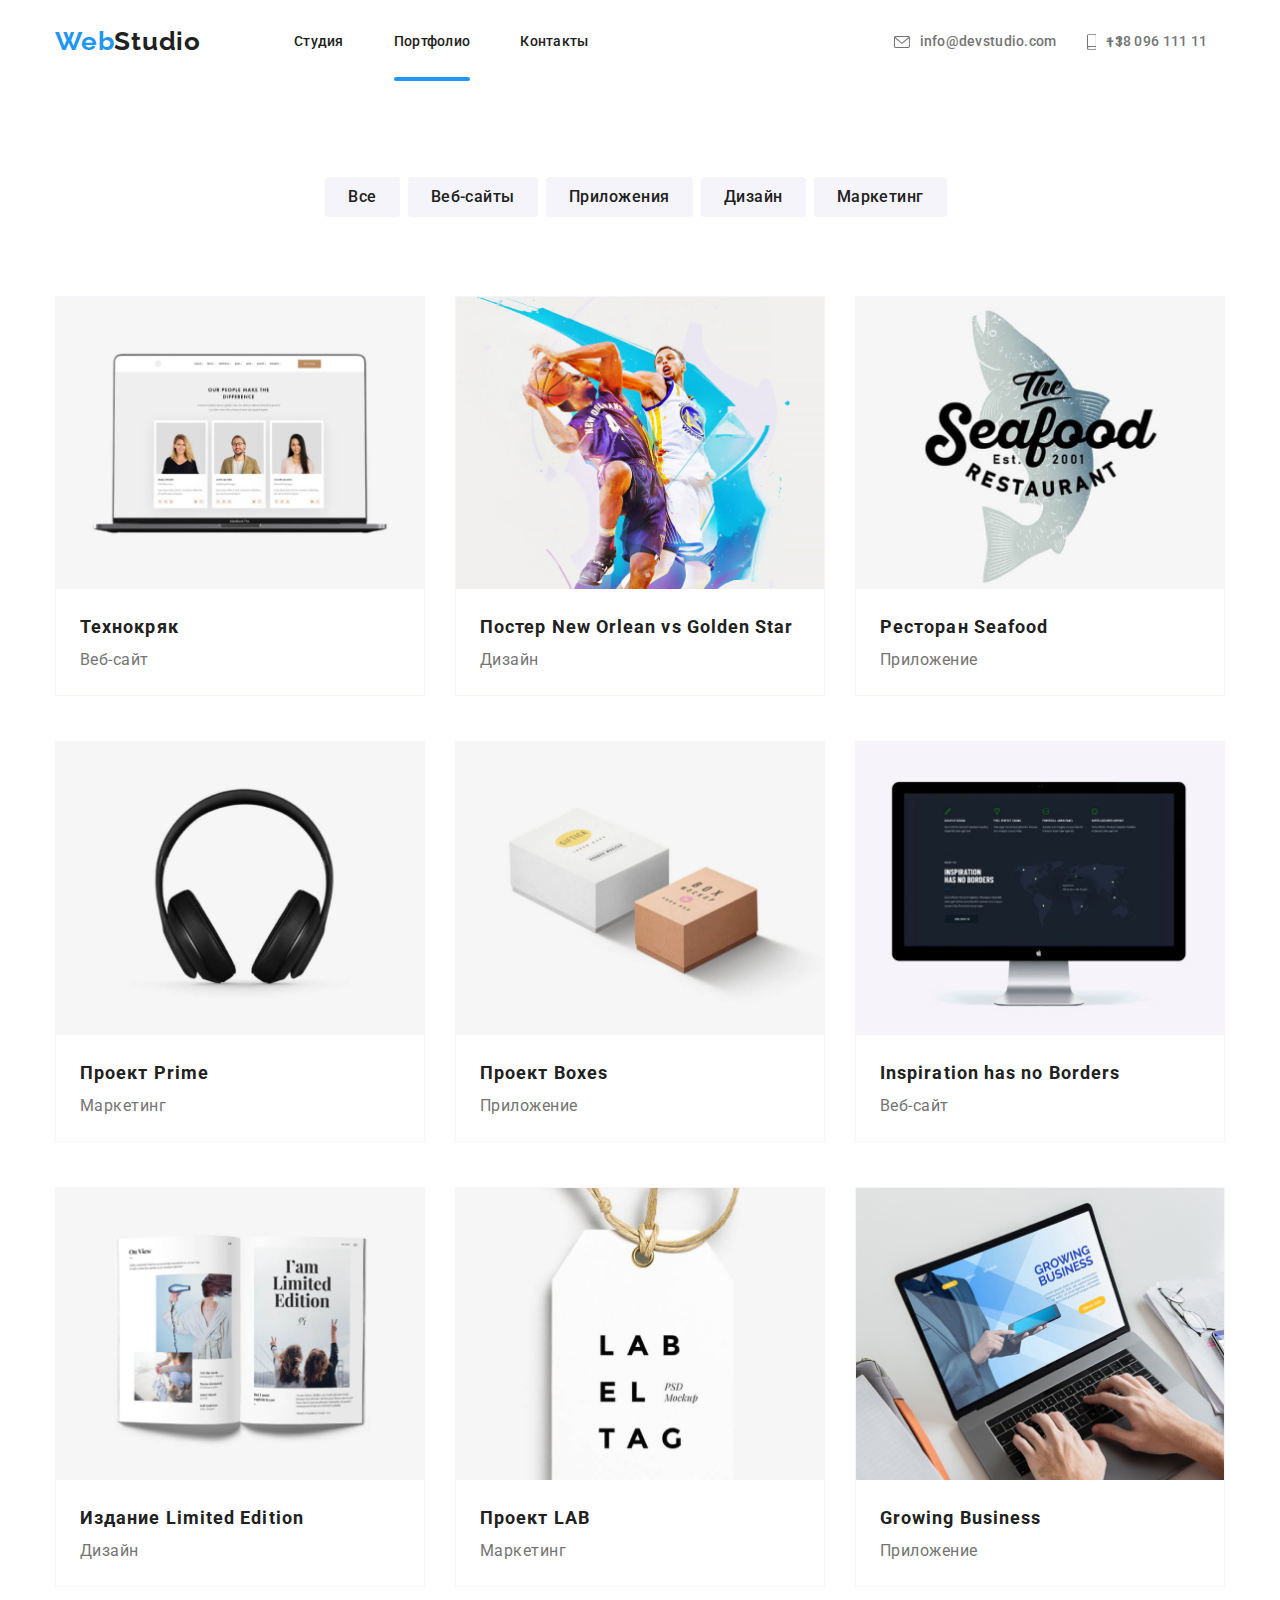
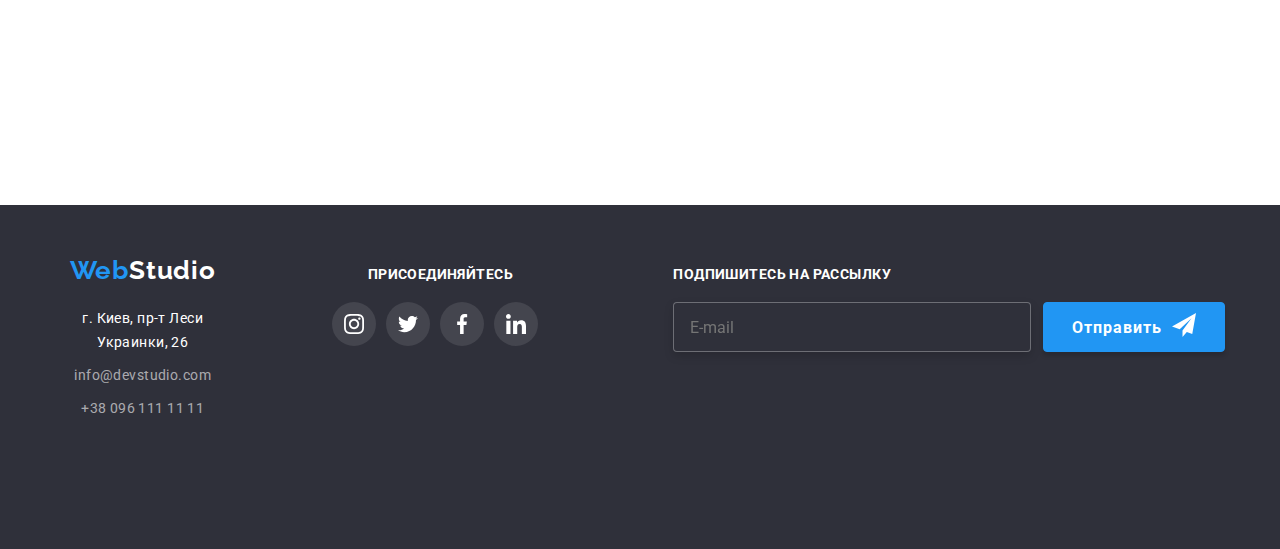
==== commit ff6764f2: "portfolio added" ====
--- a/portfolio.html
+++ b/portfolio.html
@@ -17,7 +17,7 @@
 
 <body>
     <header>
-        <div class="header-box-p">
+        <div class="header-box">
             <nav class="menu">
                 <div class="logo">
                     <a class="logo-link list" href="#">
--- a/css/main.min.css
+++ b/css/main.min.css
@@ -7,5 +7,5 @@
  sans-serif;src:url("https://fonts.googleapis.com/css2?family=Roboto&display=swap");font-style:normal;font-weight:400}@font-face{font-family:'Roboto',  sans-serif;src:url("https://fonts.googleapis.com/css2?family=Roboto:wght@700&display=swap");font-style:normal;font-weight:700}@font-face{font-family:'Roboto',  sans-serif;src:url("https://fonts.googleapis.com/css2?family=Roboto:wght@900&display=swap");font-style:normal;font-weight:900}.logo-link{display:block;font-family:'Raleway',- sans-serif;font-weight:700;font-size:24px;line-height:1.167;letter-spacing:0.03em}.header-box,.menu,.address li,.client,.clients-logo,.header-box-p{display:-webkit-box;display:-ms-flexbox;display:flex;-webkit-box-align:center;-ms-flex-align:center;align-items:center}.hero .hero-btn,.subscription-btn{font:roboto;background-color:#2196F3;color:#fff;border:1px solid #2196F3;border-radius:4px;padding:10px 32px;height:50px;-webkit-box-shadow:0px 4px 4px rgba(0,0,0,0.2);box-shadow:0px 4px 4px rgba(0,0,0,0.2);font-weight:bold;font-size:16px;line-height:1.875;letter-spacing:0.06em}.section-h,.team h2,.regular-clients h2{font-family:Roboto;font-style:normal;font-weight:700;font-size:36px;line-height:1.167;letter-spacing:0.03em}.advantages-item h3,.about-txt h3,.subscription-h{font-family:Roboto;font-style:normal;font-weight:700;font-size:14px;line-height:1.143;letter-spacing:0.03em}.advantages-item p,.contacts,.contacts a{font-family:Roboto;font-weight:400;font-size:14px;line-height:1.72;letter-spacing:0.03em}.filter,.filter-btn.anchor{font-style:normal;font-weight:500;font-size:16px;line-height:1.625;letter-spacing:0.03em}@media screen and (min-width: 768px){.logo-link{font-size:26px;line-height:1.19}}.logo-link span{color:#2196F3}.logo-link .header{color:#212121;margin:0px}.footer-logo{margin-bottom:20px}.footer-logo .footer{color:#fff}body{color:#757575;font-family:'Roboto', sans-serif;list-style:none;text-decoration:none}.list,.nav-item{list-style:none;text-decoration:none}.container{width:100%;padding-right:15px;padding-left:15px;-webkit-box-pack:center;-ms-flex-pack:center;justify-content:center}@media screen and (min-width: 480px){.container{width:480px}}@media screen and (min-width: 768px){.container{width:768px;margin:0 auto}}@media screen and (min-width: 1200px){.container{display:-webkit-box;display:-ms-flexbox;display:flex;width:1200px;margin:0 auto;padding-bottom:94px}}.header-box{width:100%}@media screen and (min-width: 1200px){.header-box{display:-webkit-box;display:-ms-flexbox;display:flex;margin:0px auto;width:1200px;padding:0px 15px}}@media screen and (max-width: 767px){.menu{display:-webkit-box;display:-ms-flexbox;display:flex;-webkit-box-pack:justify;-ms-flex-pack:justify;justify-content:space-between;padding:16px 15px}}@media screen and (min-width: 768px){.logo{margin-top:26px;margin-bottom:26px;margin-left:15px}}@media screen and (min-width: 1200px){.logo{margin-right:93px}}@media screen and (max-width: 767px){.menu-btn{display:-webkit-inline-box;display:-ms-inline-flexbox;display:inline-flex;width:40px;margin:0;padding:0;border:0;background-color:transparent}}@media screen and (min-width: 768px){.menu-btn{display:none}}.menu-btn :hover{color:#2196F3}.menu-btn .icon-close{display:none;fill:currentColor}.menu-btn .icon-menu{display:block;fill:currentColor}.menu-btn.is-open .icon-close{display:block;fill:currentColor}.menu-btn.is-open .icon-menu{display:none;fill:currentColor}.menu{width:100%}@media screen and (max-width: 768px){.menu{width:100%;position:relative}}@media screen and (min-width: 768px){.menu{display:-webkit-box;display:-ms-flexbox;display:flex;-webkit-box-pack:justify;-ms-flex-pack:justify;justify-content:space-between}}@media screen and (max-width: 767px){.menu-container{position:absolute;display:none;text-align:center;top:100%;left:0;width:100%;font-size:18px;background-color:#fff;border-top:1px solid #F5F4FA;padding:60px 0;-webkit-transform:translateY(-110%);transform:translateY(-110%);z-index:1;-webkit-transition:-webkit-transform 250ms cubic-bezier(0.4, 0, 0.2, 1);transition:-webkit-transform 250ms cubic-bezier(0.4, 0, 0.2, 1);transition:transform 250ms cubic-bezier(0.4, 0, 0.2, 1);transition:transform 250ms cubic-bezier(0.4, 0, 0.2, 1), -webkit-transform 250ms cubic-bezier(0.4, 0, 0.2, 1)}.menu-container.is-open{display:block;-webkit-transform:translateY(0);transform:translateY(0)}}@media screen and (min-width: 768px){.menu-container{display:-webkit-box;display:-ms-flexbox;display:flex;-webkit-box-pack:justify;-ms-flex-pack:justify;justify-content:space-between}}.nav-list{text-align:center}@media screen and (min-width: 768px){.nav-list{display:-webkit-box;display:-ms-flexbox;display:flex;margin-left:86px}}@media screen and (min-width: 768px){.nav-list{margin-left:0px}}.nav-list .navigation-item.curent ::after{content:"";width:66px;height:4px;background:#2196F3;border-radius:2px;-webkit-box-pack:center;-ms-flex-pack:center;justify-content:center;margin-top:8px;display:block;margin-left:auto;margin-right:auto}@media screen and (min-width: 768px){.nav-list .navigation-item.curent ::after{display:-webkit-box;display:-ms-flexbox;display:flex;margin-top:27px;width:100%}}@media screen and (min-width: 768px){.navigation-item:not(:last-child){margin-right:50px}}.nav-item{display:block;margin-bottom:40px;font-size:14px;font-weight:500;line-height:1.14;letter-spacing:0.02em;color:#212121;-webkit-transition-property:color;transition-property:color;-webkit-transition:-webkit-transform 250ms cubic-bezier(0.4, 0, 0.2, 1);transition:-webkit-transform 250ms cubic-bezier(0.4, 0, 0.2, 1);transition:transform 250ms cubic-bezier(0.4, 0, 0.2, 1);transition:transform 250ms cubic-bezier(0.4, 0, 0.2, 1), -webkit-transform 250ms cubic-bezier(0.4, 0, 0.2, 1)}@media screen and (min-width: 768px){.nav-item{padding-top:32px;margin-bottom:0px}}.nav-item:hover,.nav-item:focus{color:#2196F3}@media screen and (max-width: 767px){.address .item:not(:last-child){margin-bottom:16px}}@media screen and (min-width: 768px){.address{padding-top:21px;margin-left:80px;margin-right:15px}.address .item:not(:last-child){margin-bottom:10px}}@media screen and (min-width: 1200px){.address{display:-webkit-box;display:-ms-flexbox;display:flex;-webkit-box-align:center;-ms-flex-align:center;align-items:center;font-size:14px;margin-left:305px}.address .item:not(:last-child){margin:0 30px 0 0}}.address .address-item{font-family:Roboto;font-style:normal;font-weight:500;font-size:14px;line-height:1.142px;letter-spacing:0.02em;color:#757575;margin-left:auto;margin-right:auto;-webkit-transition-property:color;transition-property:color;-webkit-transition:-webkit-transform 250ms cubic-bezier(0.4, 0, 0.2, 1);transition:-webkit-transform 250ms cubic-bezier(0.4, 0, 0.2, 1);transition:transform 250ms cubic-bezier(0.4, 0, 0.2, 1);transition:transform 250ms cubic-bezier(0.4, 0, 0.2, 1), -webkit-transform 250ms cubic-bezier(0.4, 0, 0.2, 1)}@media screen and (min-width: 768px){.address .address-item{margin-left:0px;font-size:12px;display:-webkit-box;display:-ms-flexbox;display:flex;-webkit-box-align:center;-ms-flex-align:center;align-items:center}}@media screen and (min-width: 1200px){.address .address-item{margin-left:0px;font-size:14px;display:-webkit-box;display:-ms-flexbox;display:flex;-webkit-box-align:center;-ms-flex-align:center;align-items:center}}.address .address-item:hover,.address .address-item:focus,.address .address-item:hover svg,.address .address-item:focus svg{color:#2196F3;fill:#2196F3}.address .icon-address{display:inline-block;vertical-align:middle;margin-right:8px;fill:#757575;-webkit-transition-property:color, -webkit-transform;transition-property:color, -webkit-transform;transition-property:color, transform;transition-property:color, transform, -webkit-transform;-webkit-transition:-webkit-transform 250ms cubic-bezier(0.4, 0, 0.2, 1);transition:-webkit-transform 250ms cubic-bezier(0.4, 0, 0.2, 1);transition:transform 250ms cubic-bezier(0.4, 0, 0.2, 1);transition:transform 250ms cubic-bezier(0.4, 0, 0.2, 1), -webkit-transform 250ms cubic-bezier(0.4, 0, 0.2, 1)}@media screen and (min-width: 768px){.address .icon-address{margin-right:10px}}.address .mail{width:16px;height:12px}.address .tell{width:10px;height:16px}.hero{text-align:center;justify-items:center;margin:0 auto;padding-top:118px;padding-bottom:118px;background-color:#2F303A;color:#fff;background-image:-webkit-gradient(linear, left top, right top, from(rgba(47,48,58,0.4)), to(rgba(47,48,58,0.4))),url(../images/hero.jpg);background-image:linear-gradient(to right, rgba(47,48,58,0.4), rgba(47,48,58,0.4)),url(../images/hero.jpg);background-repeat:no-repeat;background-size:cover;background-position:center}@media screen and (min-width: 480px){.hero{width:480px}}@media screen and (min-width: 768px){.hero{width:768px}}@media screen and (min-width: 1200px){.hero{width:100%;padding-top:200px;padding-bottom:200px}}.hero-title{font-weight:900;font-size:26px;line-height:1.615;text-transform:uppercase;margin:0 auto 30px}@media screen and (min-width: 480px){.hero-title{width:360px}}@media screen and (min-width: 1200px){.hero-title{width:696px;font-size:44px;line-height:1.36;letter-spacing:0.06em}}.hero .hero-btn{-webkit-transition-property:-webkit-box-shadow;transition-property:-webkit-box-shadow;transition-property:box-shadow;transition-property:box-shadow, -webkit-box-shadow;-webkit-transition:-webkit-transform 250ms cubic-bezier(0.4, 0, 0.2, 1);transition:-webkit-transform 250ms cubic-bezier(0.4, 0, 0.2, 1);transition:transform 250ms cubic-bezier(0.4, 0, 0.2, 1);transition:transform 250ms cubic-bezier(0.4, 0, 0.2, 1), -webkit-transform 250ms cubic-bezier(0.4, 0, 0.2, 1)}.hero .hero-btn:focus,.hero .hero-btn:hover{font:roboto;background-color:#fff;color:#2196F3;border:1px solid #fff;cursor:pointer;-webkit-box-shadow:0px 4px 4px rgba(0,0,0,0.15);box-shadow:0px 4px 4px rgba(0,0,0,0.15)}.backdrop{position:fixed;top:0%;left:0%;width:100%;height:100%;padding:93px 15px 94px 15px;background-color:rgba(0,0,0,0.2);overflow-y:scroll;z-index:2}@media screen and (min-width: 768px){.backdrop{padding-top:208px;padding-right:159px;padding-left:159px}}@media screen and (min-width: 1200px){.backdrop{width:100%;padding:0px}}.backdrop.is-hidden{opacity:0;pointer-events:none}.modal{background-color:#fff;padding-bottom:40px;margin-left:auto;margin-right:auto;width:290px}@media screen and (min-width: 480px){.modal{width:450px}}@media screen and (min-width: 1200px){.modal{position:absolute;top:50%;left:50%;-webkit-transform:translate(-50%, -50%);transform:translate(-50%, -50%);width:528px;padding-bottom:40px}}.close{display:-webkit-box;display:-ms-flexbox;display:flex;width:30px;height:30px;margin-top:8px;margin-right:8px;margin-left:auto;border:1px solid #F5F4FA;border-radius:50%;background-color:transparent}.close svg{-webkit-box-pack:center;-ms-flex-pack:center;justify-content:center;margin:auto;width:16px;height:16px;fill:#2F303A}.close:hover svg,.close:focus svg{fill:#2196F3;cursor:pointer}.form-box h2{text-align:center;color:#212121;font-size:20px;line-height:1.15}.form-box{color:#757575;margin:40px}@media screen and (min-width: 1200px){.form-box{margin-top:12px;margin-right:40px;margin-bottom:30px;margin-left:40px}}.inputs{margin-top:12px;margin-bottom:10px;width:100%}.intut-data{display:-webkit-box;display:-ms-flexbox;display:flex;-webkit-box-orient:vertical;-webkit-box-direction:normal;-ms-flex-direction:column;flex-direction:column;margin-bottom:10px;position:relative}.intut-data svg{position:absolute;fill:#212121;bottom:13.5px;left:12px;width:18px;height:18px}.intyt-name-h{display:block;text-align:start;margin-bottom:4px;font-size:12px;line-height:1.167;letter-spacing:0.01em}.text-data{padding-top:12px;padding-bottom:12px;padding-left:42px;cursor:pointer;font-size:16px;border:1px solid rgba(33,33,33,0.2);border-radius:4px;-webkit-transition-duration:250ms;transition-duration:250ms;-webkit-transition-timing-function:cubic-bezier(0.4, 0, 0.2, 1);transition-timing-function:cubic-bezier(0.4, 0, 0.2, 1)}.text-data:focus,.text-data:hover,.comment:focus,.comment:hover{border-color:#2196F3;outline:none;cursor:pointer;-webkit-transition-duration:250ms;transition-duration:250ms;-webkit-transition-timing-function:cubic-bezier(0.4, 0, 0.2, 1);transition-timing-function:cubic-bezier(0.4, 0, 0.2, 1)}.text-data:focus+.form-icon{fill:#2196F3}.comment{cursor:pointer;font-size:16px;border:1px solid rgba(33,33,33,0.2);border-radius:4px;color:#757575;width:120px;padding:12px 16px;resize:none;-webkit-transition-duration:250ms;transition-duration:250ms;-webkit-transition-timing-function:cubic-bezier(0.4, 0, 0.2, 1);transition-timing-function:cubic-bezier(0.4, 0, 0.2, 1)}@media screen and (min-width: 480px){.comment{width:370px}}@media screen and (min-width: 1200px){.comment{width:448px}}.license{color:#757575}.contract{-webkit-box-pack:start;-ms-flex-pack:start;justify-content:start;font-size:12px;line-height:1.17;letter-spacing:0.03em}@media screen and (min-width: width 1200px){.contract{font-size:14px;line-height:1.714}}.checkbox-input{-webkit-appearance:none;-moz-appearance:none;appearance:none;position:absolute}.link-contract{color:#2196F3;-webkit-text-decoration-color:#2196F3;text-decoration-color:#2196F3}.checkbox-svg{display:inline-block;width:15px;height:15px}.checkbox-input:checked+.checkbox-svg{background-color:#2196F3;border-color:transparent}.form-btn{padding:10px 55px;font-weight:bold;font-size:16px;line-height:1.875;color:#fff;background-color:#2196F3;border-color:#2196F3;-webkit-box-shadow:0px 4px 4px rgba(0,0,0,0.15);box-shadow:0px 4px 4px rgba(0,0,0,0.15);border-radius:4px}.advantages{margin-left:auto;margin-right:auto;padding-top:60px;padding-bottom:60px;-webkit-box-pack:center;-ms-flex-pack:center;justify-content:center}@media screen and (min-width: 1200px){.advantages{padding-top:94px;padding-bottom:0px}}.advantages-list li:not(:last-child){margin-bottom:30px}@media screen and (min-width: 768px){.advantages-list{display:-webkit-box;display:-ms-flexbox;display:flex;-ms-flex-wrap:wrap;flex-wrap:wrap;margin:-15px}}@media screen and (min-width: 1200px){.advantages-list{-ms-flex-pack:distribute;justify-content:space-around}}.advantages-item{display:block;width:100%}@media screen and (min-width: 768px){.advantages-item{width:354px;margin:15px}.container .advantages-item{padding-right:-15px;padding-left:-15px}}@media screen and (min-width: 1200px){.advantages-item{width:270px}}.advantages-item h3{text-align:center;text-transform:uppercase;color:#212121;margin:0;margin-bottom:10px}@media screen and (min-width: 768px){.advantages-item h3{text-align:left}}.advantages-item p{margin:0}.advantages-item::before{display:block;height:120px;width:100%;content:'';background:#F5F4FA;background-repeat:no-repeat;background-size:contain;background-position:center;border-radius:4px;margin-bottom:30px;background-size:70px}.icon-antenna::before{background-image:url(../images/icons/antenna.svg)}.icon-clock::before{background-image:url(../images/icons/clock.svg)}.icon-diagram::before{background-image:url(../images/icons/diagram.svg)}.icon-astronaut::before{background-image:url(../images/icons/astronaut.svg)}.about-us{display:none}@media screen and (min-width: 1200px){.about-us{display:block}}.section-h{text-align:center;color:#212121;margin-bottom:50px}.about-list{display:-webkit-box;display:-ms-flexbox;display:flex}.about-list .item{position:relative}.about-list .item:not(:last-child){margin-right:30px}.about-txt{display:-webkit-box;display:-ms-flexbox;display:flex;position:absolute;-webkit-box-align:center;-ms-flex-align:center;align-items:center;background:rgba(47,48,58,0.8);bottom:0px;right:0;-webkit-transform:translateY(-4px);transform:translateY(-4px);width:100%;height:70px;-webkit-box-pack:center;-ms-flex-pack:center;justify-content:center;color:#fff}.about-txt h3{display:block;width:100%;text-align:center;text-transform:uppercase}.team{background-color:#F5F4FA;padding-top:60px;padding-bottom:60px}@media screen and (min-width: 1200px){.team{padding-top:94px;padding-bottom:0px}}.team h2{font-size:28px;line-height:1.1719;text-align:center;color:#212121;margin-bottom:30px}@media screen and (min-width: 1200px){.team h2{font-size:28px}}@media screen and (min-width: 768px){.team-list{display:-webkit-box;display:-ms-flexbox;display:flex;-ms-flex-wrap:wrap;flex-wrap:wrap;margin:-15px}}.team-card{width:100%;margin-bottom:30px;background-color:#fff;-webkit-box-shadow:0px 1px 3px rgba(0,0,0,0.12),0px 1px 1px rgba(0,0,0,0.14),0px 2px 1px rgba(0,0,0,0.2);box-shadow:0px 1px 3px rgba(0,0,0,0.12),0px 1px 1px rgba(0,0,0,0.14),0px 2px 1px rgba(0,0,0,0.2);border-radius:5px}@media screen and (min-width: 768px){.team-card{width:354px;margin:15px}}@media screen and (min-width: 1200px){.team-card{width:270px}}.trumb{position:relative;width:100%}.trumb>img{display:block;width:100%;height:100%;margin:0px}.card-des>h3{font-weight:500;font-size:16px;line-height:1.187;letter-spacing:0.03em;color:#212121;margin:0;margin-bottom:10px;text-align:center}.card-des p{font-size:16px;line-height:1.1875;text-align:center;letter-spacing:0.03em;color:#757575}.card-des{border-right:1px solid 3 transparent;padding-top:30px;border-bottom:1px solid transparent;border-left:1px solid transparent;border-right:1px solid transparent;border-radius:5px}.social{list-style:none;display:-webkit-box;display:-ms-flexbox;display:flex;-webkit-box-pack:center;-ms-flex-pack:center;justify-content:center;margin-top:16px;margin-right:auto;margin-bottom:24px;margin-left:auto}@media screen and (min-width: 480px){.social{margin:16px 122px 24px 122px}}@media screen and (min-width: 768px){.social{margin:16px 74px 24px 74px}}@media screen and (min-width: 768px){.social{margin:16px 32px 24px 32px}}.social-item{display:-webkit-box;display:-ms-flexbox;display:flex}.social-link{display:-webkit-box;display:-ms-flexbox;display:flex;-webkit-box-pack:center;-ms-flex-pack:center;justify-content:center;-webkit-box-align:center;-ms-flex-align:center;align-items:center;width:44px;height:44px;border-radius:50%;background:#fff;margin-right:10px;-webkit-transition-property:background;transition-property:background;-webkit-transition-duration:250ms;transition-duration:250ms;-webkit-transition-timing-function:cubic-bezier(0.4, 0, 0.2, 1);transition-timing-function:cubic-bezier(0.4, 0, 0.2, 1);-webkit-transition-delay:0;transition-delay:0}.social-icon{display:block;-webkit-box-align:center;-ms-flex-align:center;align-items:center;height:20px;width:20px;fill:#AFB1B8;background-position:center}.social-link:hover,.social-link:focus,.social-link:hover svg,.social-link:focus svg{background:#2196F3;fill:#fff}.regular-clients{width:100%;padding-bottom:60px;padding-top:60px;padding-right:15px;padding-left:15px;margin:0px auto}@media screen and (min-width: 1200px){.regular-clients{width:1200px;margin:0 auto;padding-right:15px;padding-left:15px;padding-top:94px;padding-bottom:94px}}.regular-clients h2{font-size:28px;line-height:1.1719;text-align:center;color:#212121;margin-bottom:30px}@media screen and (min-width: 1200px){.regular-clients h2{margin-bottom:50px;font-size:36px}}.clients{display:-webkit-box;display:-ms-flexbox;display:flex;-ms-flex-wrap:wrap;flex-wrap:wrap;margin:0px auto}@media screen and (min-width: 480px){.clients{margin:-15px -15px -15px -15px}}@media screen and (min-width: 1200px){.clients{-ms-flex-wrap:nowrap;flex-wrap:nowrap}}.client{-webkit-box-pack:center;-ms-flex-pack:center;justify-content:center;height:90px;width:100%;margin:15px;border:1px solid #AFB1B8;border-radius:4px}@media screen and (min-width: 480px){.client{margin:15px;width:210px}}@media screen and (min-width: 768px){.client{width:226px}}@media screen and (min-width: 1200px){.client{width:170px}}.client :last-child{margin-right:0px}.clients-logo{-webkit-box-pack:center;-ms-flex-pack:center;justify-content:center;width:170px;height:90px;fill:#AFB1B8;-webkit-transition-property:fill;transition-property:fill;-webkit-transition-duration:250ms;transition-duration:250ms;-webkit-transition-timing-function:cubic-bezier(0.4, 0, 0.2, 1);transition-timing-function:cubic-bezier(0.4, 0, 0.2, 1);-webkit-transition-delay:0;transition-delay:0}.client:hover,.client:focus,.client:hover svg,.client:focus svg{border-color:#2196F3;fill:#2196F3}footer{background-color:#2F303A}.content{display:-webkit-box;display:-ms-flexbox;display:flex;-webkit-box-orient:vertical;-webkit-box-direction:normal;-ms-flex-direction:column;flex-direction:column;width:100%;padding:60px 0px;margin:0 auto}@media screen and (min-width: 768px){.content{-webkit-box-orient:horizontal;-webkit-box-direction:normal;-ms-flex-direction:row;flex-direction:row;-ms-flex-wrap:wrap;flex-wrap:wrap;width:768px;padding:60px 89px 60px 76px;-ms-flex-pack:distribute;justify-content:space-around;-webkit-box-align:baseline;-ms-flex-align:baseline;align-items:baseline}}@media screen and (min-width: 1200px){.content{-ms-flex-wrap:nowrap;flex-wrap:nowrap;-webkit-box-align:baseline;-ms-flex-align:baseline;align-items:baseline;-ms-flex-pack:distribute;justify-content:space-around;width:1200px;padding:0 15px;margin:0 auto}}.logo-addres{display:block;margin:0px auto 60px;text-align:center}@media screen and (min-width: 1200px){.logo-addres{display:block;width:231px;padding-top:50px;margin-right:70px}}.contacts{color:#fff;font-style:normal}@media screen and (min-width: 1200px){.contacts{padding-bottom:60px}}.contacts a{color:rgba(255,255,255,0.6);font-style:normal;margin-bottom:9px}.contacts-list{margin-bottom:9px}.address-item :last-child{margin-bottom:0px}.join{-ms-flex-pack:distribute;justify-content:space-around;-webkit-box-align:left;-ms-flex-align:left;align-items:left;margin-bottom:60px}@media screen and (min-width: 1200px){.join{margin-bottom:0px;margin-right:93px}}.join-title{text-align:center;font-family:Roboto;font-style:normal;font-weight:bold;font-size:14px;line-height:1.1429;letter-spacing:0.03em;text-transform:uppercase;color:#fff;margin-bottom:20px}.join .social{list-style:none;display:-webkit-box;display:-ms-flexbox;display:flex;-ms-flex-pack:distribute;justify-content:space-around}.footer-icon{display:-webkit-box;display:-ms-flexbox;display:flex;-webkit-box-pack:center;-ms-flex-pack:center;justify-content:center;-webkit-box-align:center;-ms-flex-align:center;align-items:center;width:44px;height:44px;border-radius:50%;background-color:rgba(255,255,255,0.1);margin-right:10px;-webkit-transition-property:background;transition-property:background;-webkit-transition:-webkit-transform 250ms cubic-bezier(0.4, 0, 0.2, 1);transition:-webkit-transform 250ms cubic-bezier(0.4, 0, 0.2, 1);transition:transform 250ms cubic-bezier(0.4, 0, 0.2, 1);transition:transform 250ms cubic-bezier(0.4, 0, 0.2, 1), -webkit-transform 250ms cubic-bezier(0.4, 0, 0.2, 1)}.footer-icon:hover,.footer-icon:focus{background:#2196F3}.icon{width:20px;height:20px;display:-webkit-box;display:-ms-flexbox;display:flex;fill:#fff}@media screen and (max-width: 768px){.subscription-form{width:100%}}@media screen and (min-width: 1200px){.subscription-form{display:-webkit-box;display:-ms-flexbox;display:flex}}.subscription{-webkit-box-orient:horizontal;-webkit-box-direction:normal;-ms-flex-direction:row;flex-direction:row}@media screen and (min-width: 1200px){.subscription{display:-webkit-box;display:-ms-flexbox;display:flex}}.subscription-h{text-transform:uppercase;margin-bottom:20px;color:#fff}@media screen and (min-width: 768px) and (max-width: 1200px){.subscription-h{text-align:center}}.subscription-input{background-color:#2F303A;font-weight:normal;font-size:16px;line-height:20px;color:rgba(255,255,255,0.6);border:1px solid rgba(255,255,255,0.3);-webkit-box-sizing:border-box;box-sizing:border-box;-webkit-filter:drop-shadow(0px 4px 4px rgba(0,0,0,0.15));filter:drop-shadow(0px 4px 4px rgba(0,0,0,0.15));border-radius:4px;width:93%;height:50px;margin-bottom:20px;padding-left:16px}@media screen and (min-width: 1200px){.subscription-input{display:-webkit-box;display:-ms-flexbox;display:flex;width:358px;margin-right:12px;padding-left:16px}}.subscription-btn{display:-webkit-inline-box;display:-ms-inline-flexbox;display:inline-flex;text-align:center;padding-left:28px;padding-right:28px;-webkit-box-shadow:0px 4px 4px rgba(0,0,0,0.15);box-shadow:0px 4px 4px rgba(0,0,0,0.15)}.icon-send{width:24px;height:24px;margin-left:10px}.header-box-p{-webkit-box-pack:justify;-ms-flex-pack:justify;justify-content:space-between;width:100%;border-bottom:1px solid #F5F4FA;margin:0 auto}@media screen and (min-width: 1200px){.header-box-p{display:-webkit-box;display:-ms-flexbox;display:flex;margin:0px auto;width:1200px;padding:0px 15px}}.portfolio{display:-webkit-box;display:-ms-flexbox;display:flex;-webkit-box-pack:center;-ms-flex-pack:center;justify-content:center;width:1200px;padding-top:94px;padding-bottom:94px;margin:0 auto;-ms-flex-wrap:wrap;flex-wrap:wrap}.filter{display:-webkit-box;display:-ms-flexbox;display:flex;-webkit-box-pack:center;-ms-flex-pack:center;justify-content:center;margin-bottom:34px;color:#212121}.filter-item{display:block;margin-right:8px;border-radius:4px;color:#212121;background-color:#F5F4FA}.filter-btn.anchor{color:#212121;background-color:#F5F4FA;border:1px solid #F5F4FA;border-radius:4px;padding:6px 22px;text-align:center}.filter-btn:hover,.filter-btn:focus{color:#fff;background-color:#2196F3;border:1px solid #2196F3;cursor:pointer;-webkit-box-shadow:0px 4px 4px rgba(0,0,0,0.15);box-shadow:0px 4px 4px rgba(0,0,0,0.15)}.filter .filter-btn :not(:last-child){margin-right:8px}.examples{display:-webkit-box;display:-ms-flexbox;display:flex;-ms-flex-wrap:wrap;flex-wrap:wrap;margin-right:auto;margin-left:auto;width:1200px;padding-top:34px;padding-bottom:94px}.examples .examples-card:not(:nth-child(3n)){margin-right:30px}.examples .examples-card:nth-child(n+3){margin-bottom:30px}.examples-card{display:block;position:relative;width:370px;margin-bottom:30px;border:1px solid #F5F4FA}.examples-card:hover,.examples-card:focus{-webkit-box-shadow:0px 1px 1px rgba(0,0,0,0.12),0px 4px 4px rgba(0,0,0,0.06),1px 4px 6px rgba(0,0,0,0.16);box-shadow:0px 1px 1px rgba(0,0,0,0.12),0px 4px 4px rgba(0,0,0,0.06),1px 4px 6px rgba(0,0,0,0.16)}.examples-photo{position:relative;overflow:hidden}.card-txt{padding-top:20px;padding-bottom:20px;padding-right:24px;padding-left:24px}.card-txt h3{font-weight:700;font-size:18px;line-height:2;letter-spacing:0.06em;color:#212121}.card-link{font-weight:400;font-size:16px;line-height:1.875;letter-spacing:0.03em;color:#757575}.overlay{position:absolute;display:-webkit-box;display:-ms-flexbox;display:flex;width:100%;height:100%;top:0%;left:0%;text-align:center;opacity:0;padding:63px 24px;background-color:#2196F3;color:#fff;font-size:18px;line-height:1.56;letter-spacing:0.03em;-webkit-transform:translateY(100%);transform:translateY(100%);-webkit-transition:-webkit-transform 250ms cubic-bezier(0.4, 0, 0.2, 1);transition:-webkit-transform 250ms cubic-bezier(0.4, 0, 0.2, 1);transition:transform 250ms cubic-bezier(0.4, 0, 0.2, 1);transition:transform 250ms cubic-bezier(0.4, 0, 0.2, 1), -webkit-transform 250ms cubic-bezier(0.4, 0, 0.2, 1)}.examples-card:hover .overlay{opacity:1;-webkit-transform:translateY(0);transform:translateY(0)}
+ sans-serif;font-weight:700;font-size:24px;line-height:1.167;letter-spacing:0.03em}.header-box,.menu,.address li,.client,.clients-logo{display:-webkit-box;display:-ms-flexbox;display:flex;-webkit-box-align:center;-ms-flex-align:center;align-items:center}.hero .hero-btn,.subscription-btn{font:roboto;background-color:#2196F3;color:#fff;border:1px solid #2196F3;border-radius:4px;padding:10px 32px;height:50px;-webkit-box-shadow:0px 4px 4px rgba(0,0,0,0.2);box-shadow:0px 4px 4px rgba(0,0,0,0.2);font-weight:bold;font-size:16px;line-height:1.875;letter-spacing:0.06em}.section-h,.team h2,.regular-clients h2{font-family:Roboto;font-style:normal;font-weight:700;font-size:36px;line-height:1.167;letter-spacing:0.03em}.advantages-item h3,.about-txt h3,.subscription-h{font-family:Roboto;font-style:normal;font-weight:700;font-size:14px;line-height:1.143;letter-spacing:0.03em}.advantages-item p,.contacts,.contacts a{font-family:Roboto;font-weight:400;font-size:14px;line-height:1.72;letter-spacing:0.03em}.filter,.filter-btn.anchor{font-style:normal;font-weight:500;font-size:16px;line-height:1.625;letter-spacing:0.03em}@media screen and (min-width: 1200px){.logo-link{font-size:26px;line-height:1.19}}.logo-link span{color:#2196F3}.logo-link .header{color:#212121;margin:0px}.footer-logo{margin-bottom:20px}.footer-logo .footer{color:#fff}body{color:#757575;font-family:'Roboto', sans-serif;list-style:none;text-decoration:none}.list,.nav-item{list-style:none;text-decoration:none}.container{width:100%;padding-right:15px;padding-left:15px;-webkit-box-pack:center;-ms-flex-pack:center;justify-content:center}@media screen and (min-width: 480px){.container{width:480px}}@media screen and (min-width: 768px){.container{width:768px;margin:0 auto}}@media screen and (min-width: 1200px){.container{display:-webkit-box;display:-ms-flexbox;display:flex;width:1200px;margin:0 auto;padding-bottom:94px}}.header-box{width:100%;padding:0px 15px}@media screen and (min-width: 768px){.header-box{display:-webkit-box;display:-ms-flexbox;display:flex;margin:0px auto;width:768px}}@media screen and (min-width: 1200px){.header-box{display:-webkit-box;display:-ms-flexbox;display:flex;margin:0px auto;width:1200px}}@media screen and (max-width: 767px){.menu{display:-webkit-box;display:-ms-flexbox;display:flex;-webkit-box-pack:justify;-ms-flex-pack:justify;justify-content:space-between;-webkit-box-align:center;-ms-flex-align:center;align-items:center;padding:16px 15px}}@media screen and (min-width: 768px){.menu{-ms-flex-pack:distribute;justify-content:space-around;width:768px}}.logo{font-size:24px}@media screen and (min-width: 768px){.logo{margin-top:26px;margin-bottom:26px;margin-right:88px}}@media screen and (min-width: 1200px){.logo{margin-right:93px}}@media screen and (max-width: 767px){.menu-btn{display:-webkit-inline-box;display:-ms-inline-flexbox;display:inline-flex;width:40px;margin:0;padding:0;border:0;background-color:transparent}}@media screen and (min-width: 768px){.menu-btn{display:none}}.menu-btn :hover{color:#2196F3}.menu-btn .icon-close{display:none;fill:currentColor}.menu-btn .icon-menu{display:block;fill:currentColor}.menu-btn.is-open .icon-close{display:block;fill:currentColor}.menu-btn.is-open .icon-menu{display:none;fill:currentColor}.menu{width:100%}@media screen and (max-width: 768px){.menu{width:100%;position:relative}}@media screen and (min-width: 768px){.menu{display:-webkit-box;display:-ms-flexbox;display:flex;-ms-flex-pack:distribute;justify-content:space-around}}@media screen and (max-width: 767px){.menu-container{position:absolute;display:none;text-align:center;top:100%;left:0;width:100%;font-size:18px;background-color:#fff;border-top:1px solid #F5F4FA;padding:60px 0;-webkit-transform:translateY(-110%);transform:translateY(-110%);z-index:1;-webkit-transition:-webkit-transform 250ms cubic-bezier(0.4, 0, 0.2, 1);transition:-webkit-transform 250ms cubic-bezier(0.4, 0, 0.2, 1);transition:transform 250ms cubic-bezier(0.4, 0, 0.2, 1);transition:transform 250ms cubic-bezier(0.4, 0, 0.2, 1), -webkit-transform 250ms cubic-bezier(0.4, 0, 0.2, 1)}.menu-container.is-open{display:block;-webkit-transform:translateY(0);transform:translateY(0)}}@media screen and (min-width: 768px){.menu-container{display:-webkit-box;display:-ms-flexbox;display:flex;-webkit-box-pack:justify;-ms-flex-pack:justify;justify-content:space-between}}.nav-list{text-align:center}@media screen and (min-width: 768px){.nav-list{display:-webkit-box;display:-ms-flexbox;display:flex;margin-right:84px}}@media screen and (min-width: 1200px){.nav-list{margin-right:0px}}.nav-list .navigation-item.curent ::after{content:"";width:66px;height:4px;background:#2196F3;border-radius:2px;-webkit-box-pack:center;-ms-flex-pack:center;justify-content:center;margin-top:8px;display:block;margin-left:auto;margin-right:auto}@media screen and (min-width: 768px){.nav-list .navigation-item.curent ::after{display:-webkit-box;display:-ms-flexbox;display:flex;margin-top:27px;width:100%}}@media screen and (min-width: 768px){.navigation-item:not(:last-child){margin-right:50px}}.nav-item{display:block;margin-bottom:40px;font-size:14px;font-weight:500;line-height:1.14;letter-spacing:0.02em;color:#212121;-webkit-transition-property:color;transition-property:color;-webkit-transition:-webkit-transform 250ms cubic-bezier(0.4, 0, 0.2, 1);transition:-webkit-transform 250ms cubic-bezier(0.4, 0, 0.2, 1);transition:transform 250ms cubic-bezier(0.4, 0, 0.2, 1);transition:transform 250ms cubic-bezier(0.4, 0, 0.2, 1), -webkit-transform 250ms cubic-bezier(0.4, 0, 0.2, 1)}@media screen and (min-width: 768px){.nav-item{padding-top:32px;margin-bottom:0px}}.nav-item:hover,.nav-item:focus{color:#2196F3}@media screen and (max-width: 767px){.address .item:not(:last-child){margin-bottom:16px}}@media screen and (min-width: 768px){.address{padding-top:21px}.address .item:not(:last-child){margin-bottom:10px}}@media screen and (min-width: 1200px){.address{display:-webkit-box;display:-ms-flexbox;display:flex;-webkit-box-align:center;-ms-flex-align:center;align-items:center;font-size:14px;margin-left:305px;padding-top:32px}.address .item:not(:last-child){margin:0 30px 0 0}}.address .address-item{font-family:Roboto;font-style:normal;font-weight:500;font-size:14px;line-height:1.142px;letter-spacing:0.02em;color:#757575;margin-left:auto;margin-right:auto;-webkit-transition-property:color;transition-property:color;-webkit-transition:-webkit-transform 250ms cubic-bezier(0.4, 0, 0.2, 1);transition:-webkit-transform 250ms cubic-bezier(0.4, 0, 0.2, 1);transition:transform 250ms cubic-bezier(0.4, 0, 0.2, 1);transition:transform 250ms cubic-bezier(0.4, 0, 0.2, 1), -webkit-transform 250ms cubic-bezier(0.4, 0, 0.2, 1)}@media screen and (min-width: 768px){.address .address-item{margin-left:0px;font-size:12px;display:-webkit-box;display:-ms-flexbox;display:flex;-webkit-box-align:center;-ms-flex-align:center;align-items:center}}@media screen and (min-width: 1200px){.address .address-item{margin-left:0px;font-size:14px;display:-webkit-box;display:-ms-flexbox;display:flex;-webkit-box-align:center;-ms-flex-align:center;align-items:center}}.address .address-item:hover,.address .address-item:focus,.address .address-item:hover svg,.address .address-item:focus svg{color:#2196F3;fill:#2196F3}.address .icon-address{display:inline-block;vertical-align:middle;margin-right:8px;fill:#757575;-webkit-transition-property:color, -webkit-transform;transition-property:color, -webkit-transform;transition-property:color, transform;transition-property:color, transform, -webkit-transform;-webkit-transition:-webkit-transform 250ms cubic-bezier(0.4, 0, 0.2, 1);transition:-webkit-transform 250ms cubic-bezier(0.4, 0, 0.2, 1);transition:transform 250ms cubic-bezier(0.4, 0, 0.2, 1);transition:transform 250ms cubic-bezier(0.4, 0, 0.2, 1), -webkit-transform 250ms cubic-bezier(0.4, 0, 0.2, 1)}@media screen and (min-width: 768px){.address .icon-address{margin-right:10px}}.address .mail{width:16px;height:12px}.address .tell{width:10px;height:16px}.hero{text-align:center;justify-items:center;margin:0 auto;padding-top:118px;padding-bottom:118px;background-color:#2F303A;color:#fff;background-image:-webkit-gradient(linear, left top, right top, from(rgba(47,48,58,0.4)), to(rgba(47,48,58,0.4))),url(../images/hero.jpg);background-image:linear-gradient(to right, rgba(47,48,58,0.4), rgba(47,48,58,0.4)),url(../images/hero.jpg);background-repeat:no-repeat;background-size:cover;background-position:center}@media screen and (min-width: 480px){.hero{width:480px}}@media screen and (min-width: 768px){.hero{width:768px}}@media screen and (min-width: 1200px){.hero{width:100%;padding-top:200px;padding-bottom:200px}}.hero-title{font-weight:900;font-size:26px;line-height:1.615;text-transform:uppercase;margin:0 auto 30px}@media screen and (min-width: 480px){.hero-title{width:360px}}@media screen and (min-width: 1200px){.hero-title{width:696px;font-size:44px;line-height:1.36;letter-spacing:0.06em}}.hero .hero-btn{-webkit-transition-property:-webkit-box-shadow;transition-property:-webkit-box-shadow;transition-property:box-shadow;transition-property:box-shadow, -webkit-box-shadow;-webkit-transition:-webkit-transform 250ms cubic-bezier(0.4, 0, 0.2, 1);transition:-webkit-transform 250ms cubic-bezier(0.4, 0, 0.2, 1);transition:transform 250ms cubic-bezier(0.4, 0, 0.2, 1);transition:transform 250ms cubic-bezier(0.4, 0, 0.2, 1), -webkit-transform 250ms cubic-bezier(0.4, 0, 0.2, 1)}.hero .hero-btn:focus,.hero .hero-btn:hover{font:roboto;background-color:#fff;color:#2196F3;border:1px solid #fff;cursor:pointer;-webkit-box-shadow:0px 4px 4px rgba(0,0,0,0.15);box-shadow:0px 4px 4px rgba(0,0,0,0.15)}.backdrop{position:fixed;top:0%;left:0%;width:100%;height:100%;padding:93px 15px 94px 15px;background-color:rgba(0,0,0,0.2);overflow-y:scroll;z-index:2}@media screen and (min-width: 768px){.backdrop{padding-top:208px;padding-right:159px;padding-left:159px}}@media screen and (min-width: 1200px){.backdrop{width:100%;padding:0px}}.backdrop.is-hidden{opacity:0;pointer-events:none}.modal{background-color:#fff;padding-bottom:40px;margin-left:auto;margin-right:auto;width:290px}@media screen and (min-width: 480px){.modal{width:450px}}@media screen and (min-width: 1200px){.modal{position:absolute;top:50%;left:50%;-webkit-transform:translate(-50%, -50%);transform:translate(-50%, -50%);width:528px;padding-bottom:40px}}.close{display:-webkit-box;display:-ms-flexbox;display:flex;width:30px;height:30px;margin-top:8px;margin-right:8px;margin-left:auto;border:1px solid #F5F4FA;border-radius:50%;background-color:transparent}.close svg{-webkit-box-pack:center;-ms-flex-pack:center;justify-content:center;margin:auto;width:16px;height:16px;fill:#2F303A}.close:hover svg,.close:focus svg{fill:#2196F3;cursor:pointer}.form-box h2{text-align:center;color:#212121;font-size:20px;line-height:1.15}.form-box{color:#757575;margin:40px}@media screen and (min-width: 1200px){.form-box{margin-top:12px;margin-right:40px;margin-bottom:30px;margin-left:40px}}.inputs{margin-top:12px;margin-bottom:10px;width:100%}.intut-data{display:-webkit-box;display:-ms-flexbox;display:flex;-webkit-box-orient:vertical;-webkit-box-direction:normal;-ms-flex-direction:column;flex-direction:column;margin-bottom:10px;position:relative}.intut-data svg{position:absolute;fill:#212121;bottom:13.5px;left:12px;width:18px;height:18px}.intyt-name-h{display:block;text-align:start;margin-bottom:4px;font-size:12px;line-height:1.167;letter-spacing:0.01em}.text-data{padding-top:12px;padding-bottom:12px;padding-left:42px;cursor:pointer;font-size:16px;border:1px solid rgba(33,33,33,0.2);border-radius:4px;-webkit-transition-duration:250ms;transition-duration:250ms;-webkit-transition-timing-function:cubic-bezier(0.4, 0, 0.2, 1);transition-timing-function:cubic-bezier(0.4, 0, 0.2, 1)}.text-data:focus,.text-data:hover,.comment:focus,.comment:hover{border-color:#2196F3;outline:none;cursor:pointer;-webkit-transition-duration:250ms;transition-duration:250ms;-webkit-transition-timing-function:cubic-bezier(0.4, 0, 0.2, 1);transition-timing-function:cubic-bezier(0.4, 0, 0.2, 1)}.text-data:focus+.form-icon{fill:#2196F3}.comment{cursor:pointer;font-size:16px;border:1px solid rgba(33,33,33,0.2);border-radius:4px;color:#757575;width:120px;padding:12px 16px;resize:none;-webkit-transition-duration:250ms;transition-duration:250ms;-webkit-transition-timing-function:cubic-bezier(0.4, 0, 0.2, 1);transition-timing-function:cubic-bezier(0.4, 0, 0.2, 1)}@media screen and (min-width: 480px){.comment{width:370px}}@media screen and (min-width: 1200px){.comment{width:448px}}.license{color:#757575}.contract{-webkit-box-pack:start;-ms-flex-pack:start;justify-content:start;font-size:12px;line-height:1.17;letter-spacing:0.03em}@media screen and (min-width: width 1200px){.contract{font-size:14px;line-height:1.714}}.checkbox-input{-webkit-appearance:none;-moz-appearance:none;appearance:none;position:absolute}.link-contract{color:#2196F3;-webkit-text-decoration-color:#2196F3;text-decoration-color:#2196F3}.checkbox-svg{display:inline-block;width:15px;height:15px}.checkbox-input:checked+.checkbox-svg{background-color:#2196F3;border-color:transparent}.form-btn{padding:10px 55px;font-weight:bold;font-size:16px;line-height:1.875;color:#fff;background-color:#2196F3;border-color:#2196F3;-webkit-box-shadow:0px 4px 4px rgba(0,0,0,0.15);box-shadow:0px 4px 4px rgba(0,0,0,0.15);border-radius:4px}.advantages{margin-left:auto;margin-right:auto;padding-top:60px;padding-bottom:60px;-webkit-box-pack:center;-ms-flex-pack:center;justify-content:center}@media screen and (min-width: 1200px){.advantages{padding-top:94px;padding-bottom:0px}}.advantages-list li:not(:last-child){margin-bottom:30px}@media screen and (min-width: 768px){.advantages-list{display:-webkit-box;display:-ms-flexbox;display:flex;-ms-flex-wrap:wrap;flex-wrap:wrap;margin:-15px}}@media screen and (min-width: 1200px){.advantages-list{-ms-flex-pack:distribute;justify-content:space-around}}.advantages-item{display:block;width:100%}@media screen and (min-width: 768px){.advantages-item{width:354px;margin:15px}.container .advantages-item{padding-right:-15px;padding-left:-15px}}@media screen and (min-width: 1200px){.advantages-item{width:270px}}.advantages-item h3{text-align:center;text-transform:uppercase;color:#212121;margin:0;margin-bottom:10px}@media screen and (min-width: 768px){.advantages-item h3{text-align:left}}.advantages-item p{margin:0}.advantages-item::before{display:block;height:120px;width:100%;content:'';background:#F5F4FA;background-repeat:no-repeat;background-size:contain;background-position:center;border-radius:4px;margin-bottom:30px;background-size:70px}.icon-antenna::before{background-image:url(../images/icons/antenna.svg)}.icon-clock::before{background-image:url(../images/icons/clock.svg)}.icon-diagram::before{background-image:url(../images/icons/diagram.svg)}.icon-astronaut::before{background-image:url(../images/icons/astronaut.svg)}.about-us{display:none}@media screen and (min-width: 1200px){.about-us{display:block}}.section-h{text-align:center;color:#212121;margin-bottom:50px}.about-list{display:-webkit-box;display:-ms-flexbox;display:flex}.about-list .item{position:relative}.about-list .item:not(:last-child){margin-right:30px}.about-txt{display:-webkit-box;display:-ms-flexbox;display:flex;position:absolute;-webkit-box-align:center;-ms-flex-align:center;align-items:center;background:rgba(47,48,58,0.8);bottom:0px;right:0;-webkit-transform:translateY(-4px);transform:translateY(-4px);width:100%;height:70px;-webkit-box-pack:center;-ms-flex-pack:center;justify-content:center;color:#fff}.about-txt h3{display:block;width:100%;text-align:center;text-transform:uppercase}.team{background-color:#F5F4FA;padding-top:60px;padding-bottom:60px}@media screen and (min-width: 1200px){.team{padding-top:94px;padding-bottom:0px}}.team h2{font-size:28px;line-height:1.1719;text-align:center;color:#212121;margin-bottom:30px}@media screen and (min-width: 1200px){.team h2{font-size:28px}}@media screen and (min-width: 768px){.team-list{display:-webkit-box;display:-ms-flexbox;display:flex;-ms-flex-wrap:wrap;flex-wrap:wrap;margin:-15px}}.team-card{width:100%;margin-bottom:30px;background-color:#fff;-webkit-box-shadow:0px 1px 3px rgba(0,0,0,0.12),0px 1px 1px rgba(0,0,0,0.14),0px 2px 1px rgba(0,0,0,0.2);box-shadow:0px 1px 3px rgba(0,0,0,0.12),0px 1px 1px rgba(0,0,0,0.14),0px 2px 1px rgba(0,0,0,0.2);border-radius:5px}@media screen and (min-width: 768px){.team-card{width:354px;margin:15px}}@media screen and (min-width: 1200px){.team-card{width:270px}}.trumb{position:relative;width:100%}.trumb>img{display:block;width:100%;height:100%;margin:0px}.card-des>h3{font-weight:500;font-size:16px;line-height:1.187;letter-spacing:0.03em;color:#212121;margin:0;margin-bottom:10px;text-align:center}.card-des p{font-size:16px;line-height:1.1875;text-align:center;letter-spacing:0.03em;color:#757575}.card-des{border-right:1px solid 3 transparent;padding-top:30px;border-bottom:1px solid transparent;border-left:1px solid transparent;border-right:1px solid transparent;border-radius:5px}.social{list-style:none;display:-webkit-box;display:-ms-flexbox;display:flex;-webkit-box-pack:center;-ms-flex-pack:center;justify-content:center;margin-top:16px;margin-right:auto;margin-bottom:24px;margin-left:auto}@media screen and (min-width: 480px){.social{margin:16px 122px 24px 122px}}@media screen and (min-width: 768px){.social{margin:16px 74px 24px 74px}}@media screen and (min-width: 768px){.social{margin:16px 32px 24px 32px}}.social-item{display:-webkit-box;display:-ms-flexbox;display:flex}.social-link{display:-webkit-box;display:-ms-flexbox;display:flex;-webkit-box-pack:center;-ms-flex-pack:center;justify-content:center;-webkit-box-align:center;-ms-flex-align:center;align-items:center;width:44px;height:44px;border-radius:50%;background:#fff;margin-right:10px;-webkit-transition-property:background;transition-property:background;-webkit-transition-duration:250ms;transition-duration:250ms;-webkit-transition-timing-function:cubic-bezier(0.4, 0, 0.2, 1);transition-timing-function:cubic-bezier(0.4, 0, 0.2, 1);-webkit-transition-delay:0;transition-delay:0}.social-icon{display:block;-webkit-box-align:center;-ms-flex-align:center;align-items:center;height:20px;width:20px;fill:#AFB1B8;background-position:center}.social-link:hover,.social-link:focus,.social-link:hover svg,.social-link:focus svg{background:#2196F3;fill:#fff}.regular-clients{width:100%;padding-bottom:60px;padding-top:60px;padding-right:15px;padding-left:15px;margin:0px auto}@media screen and (min-width: 1200px){.regular-clients{width:1200px;margin:0 auto;padding-right:15px;padding-left:15px;padding-top:94px;padding-bottom:94px}}.regular-clients h2{font-size:28px;line-height:1.1719;text-align:center;color:#212121;margin-bottom:30px}@media screen and (min-width: 1200px){.regular-clients h2{margin-bottom:50px;font-size:36px}}.clients{display:-webkit-box;display:-ms-flexbox;display:flex;-ms-flex-wrap:wrap;flex-wrap:wrap;margin:0px auto}@media screen and (min-width: 480px){.clients{margin:-15px -15px -15px -15px}}@media screen and (min-width: 1200px){.clients{-ms-flex-wrap:nowrap;flex-wrap:nowrap}}.client{-webkit-box-pack:center;-ms-flex-pack:center;justify-content:center;height:90px;width:100%;margin:15px;border:1px solid #AFB1B8;border-radius:4px}@media screen and (min-width: 480px){.client{margin:15px;width:210px}}@media screen and (min-width: 768px){.client{width:226px}}@media screen and (min-width: 1200px){.client{width:170px}}.client :last-child{margin-right:0px}.clients-logo{-webkit-box-pack:center;-ms-flex-pack:center;justify-content:center;width:170px;height:90px;fill:#AFB1B8;-webkit-transition-property:fill;transition-property:fill;-webkit-transition-duration:250ms;transition-duration:250ms;-webkit-transition-timing-function:cubic-bezier(0.4, 0, 0.2, 1);transition-timing-function:cubic-bezier(0.4, 0, 0.2, 1);-webkit-transition-delay:0;transition-delay:0}.client:hover,.client:focus,.client:hover svg,.client:focus svg{border-color:#2196F3;fill:#2196F3}footer{background-color:#2F303A}.content{display:-webkit-box;display:-ms-flexbox;display:flex;-webkit-box-orient:vertical;-webkit-box-direction:normal;-ms-flex-direction:column;flex-direction:column;width:100%;padding:60px 0px;margin:0 auto}@media screen and (min-width: 768px){.content{-webkit-box-orient:horizontal;-webkit-box-direction:normal;-ms-flex-direction:row;flex-direction:row;-ms-flex-wrap:wrap;flex-wrap:wrap;width:768px;padding:60px 89px 60px 76px;-ms-flex-pack:distribute;justify-content:space-around;-webkit-box-align:baseline;-ms-flex-align:baseline;align-items:baseline}}@media screen and (min-width: 1200px){.content{-ms-flex-wrap:nowrap;flex-wrap:nowrap;-webkit-box-align:baseline;-ms-flex-align:baseline;align-items:baseline;-ms-flex-pack:distribute;justify-content:space-around;width:1200px;padding:0 15px;margin:0 auto}}.logo-addres{display:block;margin:0px auto 60px;text-align:center}@media screen and (min-width: 1200px){.logo-addres{display:block;width:231px;padding-top:50px;margin-right:70px}}.contacts{color:#fff;font-style:normal}@media screen and (min-width: 1200px){.contacts{padding-bottom:60px}}.contacts a{color:rgba(255,255,255,0.6);font-style:normal;margin-bottom:9px}.contacts-list{margin-bottom:9px}.address-item :last-child{margin-bottom:0px}.join{-ms-flex-pack:distribute;justify-content:space-around;-webkit-box-align:left;-ms-flex-align:left;align-items:left;margin-bottom:60px}@media screen and (min-width: 1200px){.join{margin-bottom:0px;margin-right:93px}}.join-title{text-align:center;font-family:Roboto;font-style:normal;font-weight:bold;font-size:14px;line-height:1.1429;letter-spacing:0.03em;text-transform:uppercase;color:#fff;margin-bottom:20px}.join .social{list-style:none;display:-webkit-box;display:-ms-flexbox;display:flex;-ms-flex-pack:distribute;justify-content:space-around}.footer-icon{display:-webkit-box;display:-ms-flexbox;display:flex;-webkit-box-pack:center;-ms-flex-pack:center;justify-content:center;-webkit-box-align:center;-ms-flex-align:center;align-items:center;width:44px;height:44px;border-radius:50%;background-color:rgba(255,255,255,0.1);margin-right:10px;-webkit-transition-property:background;transition-property:background;-webkit-transition:-webkit-transform 250ms cubic-bezier(0.4, 0, 0.2, 1);transition:-webkit-transform 250ms cubic-bezier(0.4, 0, 0.2, 1);transition:transform 250ms cubic-bezier(0.4, 0, 0.2, 1);transition:transform 250ms cubic-bezier(0.4, 0, 0.2, 1), -webkit-transform 250ms cubic-bezier(0.4, 0, 0.2, 1)}.footer-icon:hover,.footer-icon:focus{background:#2196F3}.icon{width:20px;height:20px;display:-webkit-box;display:-ms-flexbox;display:flex;fill:#fff}@media screen and (max-width: 768px){.subscription-form{width:100%;text-align:center}}.subscription{-webkit-box-orient:horizontal;-webkit-box-direction:normal;-ms-flex-direction:row;flex-direction:row}@media screen and (min-width: 1200px){.subscription{display:-webkit-box;display:-ms-flexbox;display:flex}}.subscription-h{text-transform:uppercase;margin-bottom:20px;color:#fff}@media screen and (min-width: 768px) and (max-width: 1200px){.subscription-h{text-align:center}}.subscription-input{background-color:#2F303A;font-weight:normal;font-size:16px;line-height:20px;color:rgba(255,255,255,0.6);border:1px solid rgba(255,255,255,0.3);-webkit-box-sizing:border-box;box-sizing:border-box;-webkit-filter:drop-shadow(0px 4px 4px rgba(0,0,0,0.15));filter:drop-shadow(0px 4px 4px rgba(0,0,0,0.15));border-radius:4px;width:93%;height:50px;margin-bottom:20px;padding-left:16px}@media screen and (min-width: 1200px){.subscription-input{display:-webkit-box;display:-ms-flexbox;display:flex;width:358px;margin-right:12px;padding-left:16px}}.subscription-btn{display:-webkit-inline-box;display:-ms-inline-flexbox;display:inline-flex;text-align:center;padding-left:28px;padding-right:28px;-webkit-box-shadow:0px 4px 4px rgba(0,0,0,0.15);box-shadow:0px 4px 4px rgba(0,0,0,0.15)}.icon-send{width:24px;height:24px;margin-left:10px}.portfolio{display:-webkit-box;display:-ms-flexbox;display:flex;-webkit-box-pack:center;-ms-flex-pack:center;justify-content:center;width:100%;padding-top:60px;padding-bottom:60px;margin:0 auto;-ms-flex-wrap:wrap;flex-wrap:wrap}@media screen and (min-width: 1200px){.portfolio{width:1200px;padding-top:94px;padding-bottom:94px}}.filter{color:#212121;display:-webkit-box;display:-ms-flexbox;display:flex;-ms-flex-wrap:wrap;flex-wrap:wrap;-webkit-box-pack:center;-ms-flex-pack:center;justify-content:center;margin-bottom:30px}@media screen and (max-width: width 767px){.filter{-ms-flex-wrap:nowrap;flex-wrap:nowrap;margin-bottom:40px}}@media screen and (min-width: width 768px){.filter{-ms-flex-wrap:nowrap;flex-wrap:nowrap;margin-bottom:30px}}@media screen and (min-width: width 1200px){.filter{margin-bottom:34px}}.filter-item{display:block;margin-right:8px;border-radius:4px;color:#212121;background-color:#F5F4FA}.filter-btn.anchor{color:#212121;background-color:#F5F4FA;border:1px solid #F5F4FA;border-radius:4px;padding:6px 22px;text-align:center}.filter-btn:hover,.filter-btn:focus{color:#fff;background-color:#2196F3;border:1px solid #2196F3;cursor:pointer;-webkit-box-shadow:0px 4px 4px rgba(0,0,0,0.15);box-shadow:0px 4px 4px rgba(0,0,0,0.15)}.filter .filter-btn :not(:last-child){margin-right:8px}.examples{display:-webkit-box;display:-ms-flexbox;display:flex;-ms-flex-wrap:wrap;flex-wrap:wrap;width:100%;padding:0px -15px}@media screen and (min-width: 1200px){.examples{width:1200px;padding-top:34px;padding-bottom:94px;margin-right:auto;margin-left:auto}}.examples-card{display:block;position:relative;width:450px;margin:15px;border:1px solid #F5F4FA}@media screen and (min-width: 768px){.examples-card{width:354px}}@media screen and (min-width: 1200px){.examples-card{width:370px;margin-bottom:30px}}.examples-card:hover,.examples-card:focus{-webkit-box-shadow:0px 1px 1px rgba(0,0,0,0.12),0px 4px 4px rgba(0,0,0,0.06),1px 4px 6px rgba(0,0,0,0.16);box-shadow:0px 1px 1px rgba(0,0,0,0.12),0px 4px 4px rgba(0,0,0,0.06),1px 4px 6px rgba(0,0,0,0.16)}.examples-photo{position:relative;overflow:hidden}.examples-img{display:block;width:100%;height:auto}.card-txt{padding-top:20px;padding-bottom:20px;padding-right:24px;padding-left:24px}.card-txt h3{font-weight:700;font-size:18px;line-height:2;letter-spacing:0.06em;color:#212121}.card-link{font-weight:400;font-size:16px;line-height:1.875;letter-spacing:0.03em;color:#757575}.overlay{position:absolute;display:-webkit-box;display:-ms-flexbox;display:flex;width:100%;height:100%;top:0%;left:0%;text-align:center;opacity:0;padding:63px 24px;background-color:#2196F3;color:#fff;font-size:18px;line-height:1.56;letter-spacing:0.03em;-webkit-transform:translateY(100%);transform:translateY(100%);-webkit-transition:-webkit-transform 250ms cubic-bezier(0.4, 0, 0.2, 1);transition:-webkit-transform 250ms cubic-bezier(0.4, 0, 0.2, 1);transition:transform 250ms cubic-bezier(0.4, 0, 0.2, 1);transition:transform 250ms cubic-bezier(0.4, 0, 0.2, 1), -webkit-transform 250ms cubic-bezier(0.4, 0, 0.2, 1)}.examples-card:hover .overlay{opacity:1;-webkit-transform:translateY(0);transform:translateY(0)}
 /*# sourceMappingURL=main.min.css.map */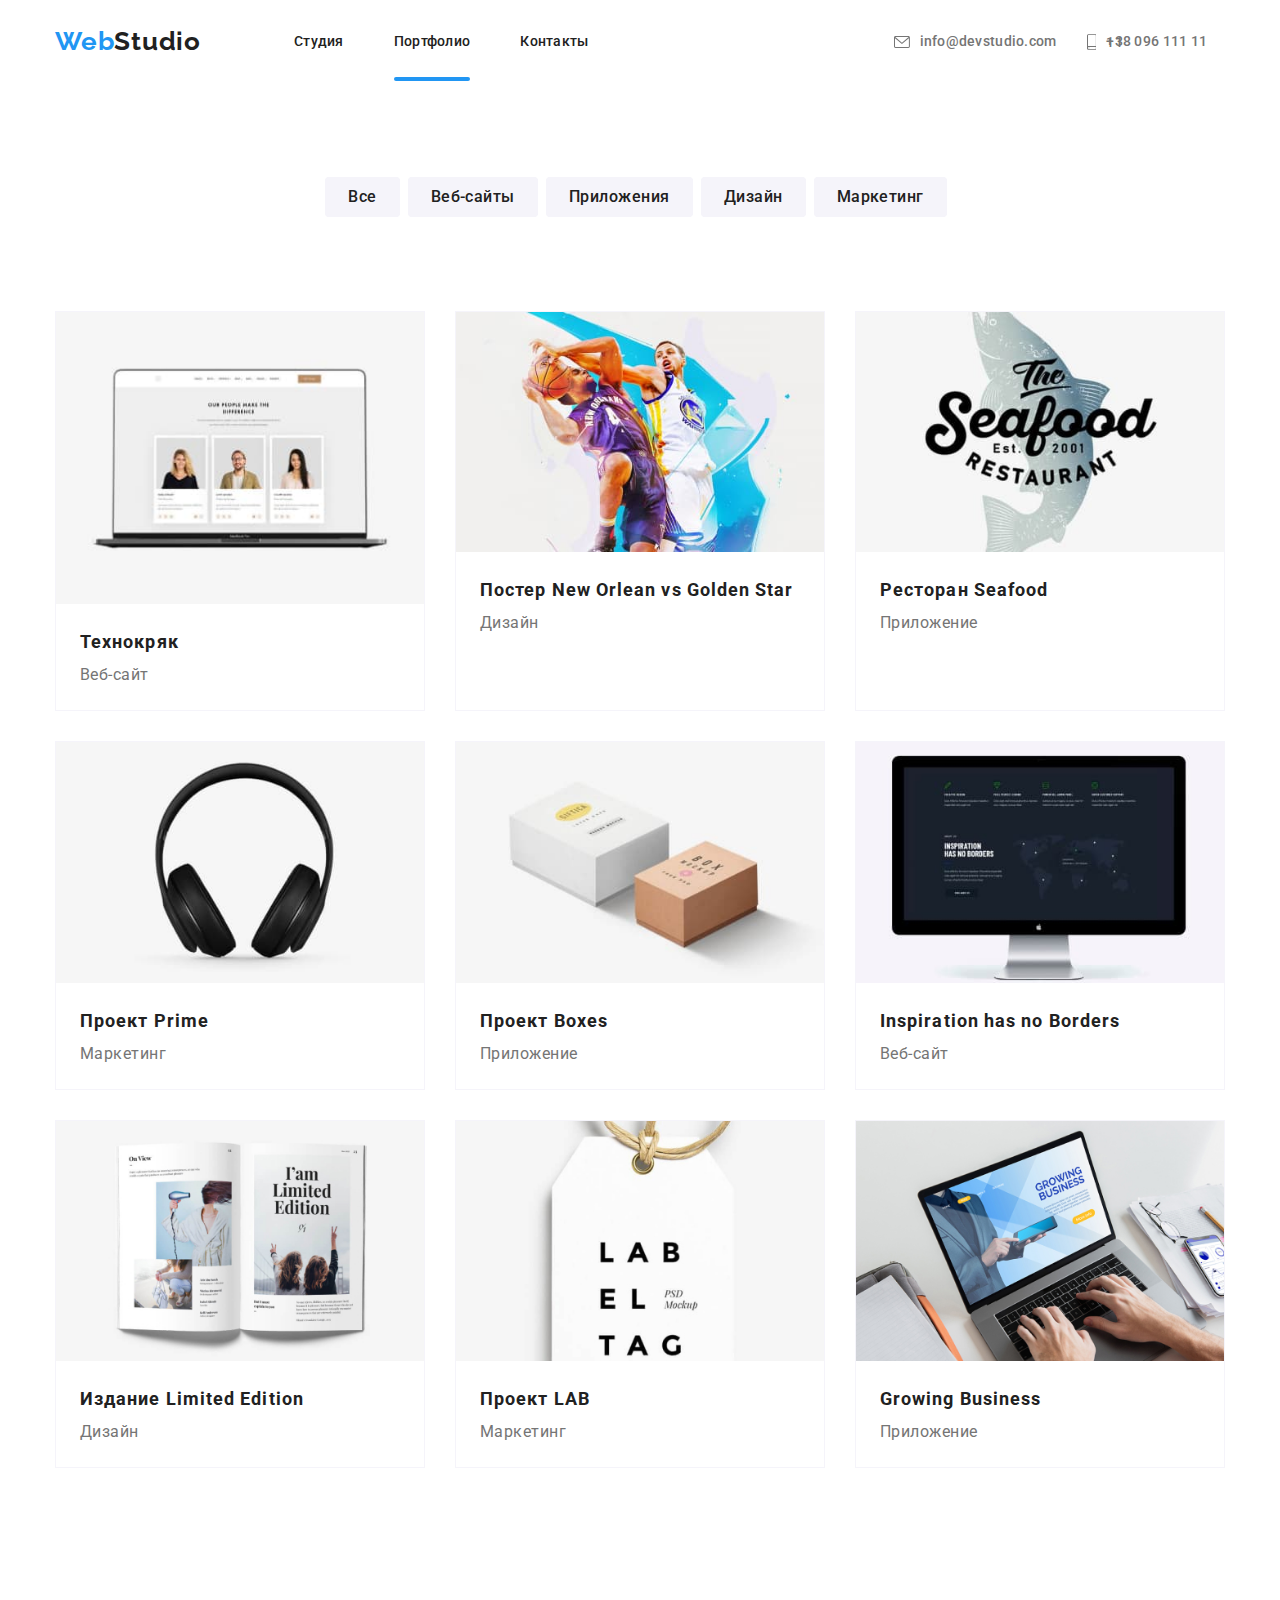
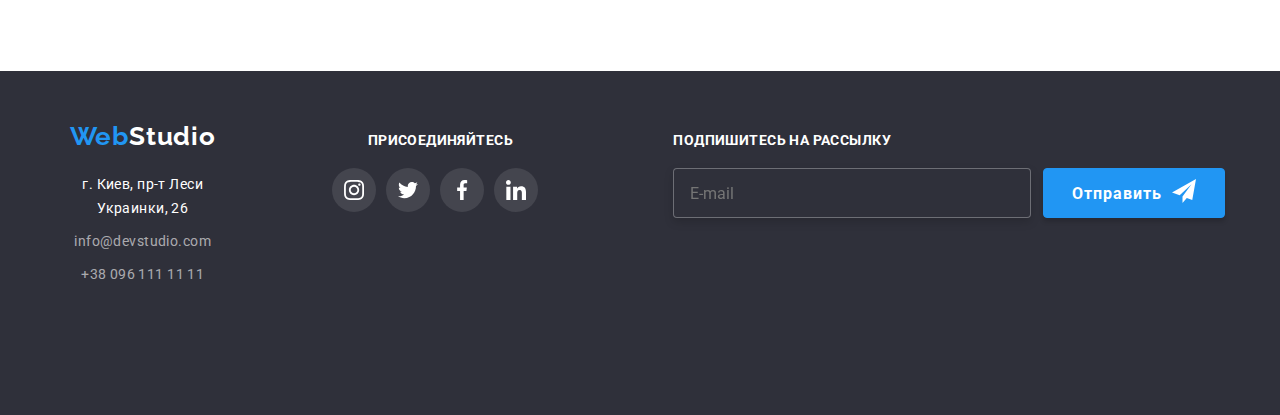
==== commit fa30b57e: "added img for portfolio" ====
--- a/portfolio.html
+++ b/portfolio.html
@@ -90,7 +90,16 @@
                     <li class="examples-card">
                         <a class="card-link list" href="#">
                             <div class="examples-photo">
-                                <img class="examples-img" src="./images/texnokryak.jpg" alt="сайт Технокряк">
+                                <img class="examples-img" src="./images/desctop/portfolio/texnoimg.jpg"
+                                    alt="сайт Технокряк" srcset="
+                                ./images/desctop/portfolio/texnoimg.jpg 370W,
+                                ./images/tablet/portfolio/texnoimg.jpg 354W,
+                                ./images/mobile/portfolio/texnoimg.jpg 450W,
+                                ./images/desctop/portfolio/texnoimg@2x.jpg 740W,
+                                ./images/tablet/portfolio/texnoimg@2x.jpg 708W,
+                                ./images/mobile/portfolio/texnoimg@2x.jpg 900W
+                                "
+                                    sizes="(min-widht: 1200px) 33vw, (min-widht: 768px) 50vw, (min-widht: 480px) 100vw, 100vw " />
                                 <div class="overlay">
                                     <p>
                                         Технокряк это современная площадка распространения коронавируса. Компании
@@ -110,8 +119,16 @@
                     <li class="examples-card">
                         <a class="card-link list" href="#">
                             <div class="examples-photo">
-                                <img class="examples-img" src="./images/poster.jpg"
-                                    alt="Постер New Orlean vs Golden Star">
+                                <img class="examples-img" src="./images/mobile/portfolio/starimg.jpg"
+                                    alt="Постер New Orlean vs Golden Star" srcset="
+                                ./images/desctop/portfolio/starimg@2x.jpg 270W,
+                                ./images/tablet/portfolio/starimg.jpg 354W,
+                                ./images/mobile/portfolio/starimg.jpg 450W,
+                                ./images/desctop/portfolio/starimg.jpg 540W,
+                                ./images/tablet/portfolio/starimg@2x.jpg 708W,
+                                ./images/mobile/portfolio/starimg@2x.jpg 900W
+                                "
+                                    sizes="(min-widht: 1200px) 33vw, (min-widht: 768px) 50vw, (min-widht: 480px) 100vw, 100vw " />
                                 <div class="overlay">
                                     <p>
                                         Lorem ipsum dolor sit amet consectetur adipisicing elit. Tempore iste repellat
@@ -131,7 +148,16 @@
                     <li class="examples-card">
                         <a class="card-link list" href="#">
                             <div class="examples-photo">
-                                <img class="examples-img" src="./images/seafood.jpg" alt="Ресторан Seafood">
+                                <img class="examples-img" src="./images/mobile/portfolio/seafoodimg.jpg"
+                                    alt="Ресторан Seafood" srcset="
+                                ./images/desctop/portfolio/seafoodimg@2x.jpg 270W,
+                                ./images/tablet/portfolio/seafoodimg.jpg 354W,
+                                ./images/mobile/portfolio/seafoodimg.jpg 450W,
+                                ./images/desctop/portfolio/seafoodimg.jpg 540W,
+                                ./images/tablet/portfolio/seafoodimg@2x.jpg 708W,
+                                ./images/mobile/portfolio/seafoodimg@2x.jpg 900W
+                                "
+                                    sizes="(min-widht: 1200px) 33vw, (min-widht: 768px) 50vw, (min-widht: 480px) 100vw, 100vw " />
                                 <div class="overlay">
                                     <p>
                                         Lorem ipsum dolor sit amet consectetur adipisicing elit. Tempore iste repellat
@@ -151,7 +177,16 @@
                     <li class="examples-card">
                         <a class="card-link list" href="#">
                             <div class="examples-photo">
-                                <img class="examples-img" src="./images/prime.jpg" alt="Проект Prime">
+                                <img class="examples-img" src="./images/mobile/portfolio/primeimg.jpg"
+                                    alt="Проект Prime" srcset="
+                                ./images/desctop/portfolio/primeimg@2x.jpg 270W,
+                                ./images/tablet/portfolio/primeimg.jpg 354W,
+                                ./images/mobile/portfolio/primeimg.jpg 450W,
+                                ./images/desctop/portfolio/primeimg.jpg 540W,
+                                ./images/tablet/portfolio/primeimg@2x.jpg 708W,
+                                ./images/mobile/portfolio/primeimg@2x.jpg 900W
+                                "
+                                    sizes="(min-widht: 1200px) 33vw, (min-widht: 768px) 50vw, (min-widht: 480px) 100vw, 100vw " />
                                 <div class="overlay">
                                     <p>
                                         Lorem ipsum dolor sit amet consectetur adipisicing elit. Tempore iste repellat
@@ -171,7 +206,16 @@
                     <li class="examples-card">
                         <a class="card-link list" href="#">
                             <div class="examples-photo">
-                                <img class="examples-img" src="./images/boxes.jpg" alt="Проект Boxes">
+                                <img class="examples-img" src="./images/mobile/portfolio/boximg.jpg" alt="Проект Boxes"
+                                    srcset="
+                                ./images/desctop/portfolio/boximg@2x.jpg 270W,
+                                ./images/tablet/portfolio/boximg.jpg 354W,
+                                ./images/mobile/portfolio/boximg.jpg 450W,
+                                ./images/desctop/portfolio/boximg.jpg 540W,
+                                ./images/tablet/portfolio/boximg@2x.jpg 708W,
+                                ./images/mobile/portfolio/boximg@2x.jpg 900W
+                                "
+                                    sizes="(min-widht: 1200px) 33vw, (min-widht: 768px) 50vw, (min-widht: 480px) 100vw, 100vw " />
                                 <div class="overlay">
                                     <p>
                                         Lorem ipsum dolor sit amet consectetur adipisicing elit. Tempore iste repellat
@@ -191,8 +235,16 @@
                     <li class="examples-card">
                         <a class="card-link list" href="#">
                             <div class="examples-photo">
-                                <img class="examples-img" src="./images/inspiration.jpg"
-                                    alt="Inspiration has no Borders">
+                                <img class="examples-img" src="./images/mobile/portfolio/websimg.jpg"
+                                    alt="Inspiration has no Borders" srcset="
+                                ./images/desctop/portfolio/websimg@2x.jpg 270W,
+                                ./images/tablet/portfolio/websimg.jpg 354W,
+                                ./images/mobile/portfolio/websimg.jpg 450W,
+                                ./images/desctop/portfolio/websimg.jpg 540W,
+                                ./images/tablet/portfolio/websimg@2x.jpg 708W,
+                                ./images/mobile/portfolio/websimg@2x.jpg 900W
+                                "
+                                    sizes="(min-widht: 1200px) 33vw, (min-widht: 768px) 50vw, (min-widht: 480px) 100vw, 100vw " />
                                 <div class="overlay">
                                     <p>
                                         Lorem ipsum dolor sit amet consectetur adipisicing elit. Tempore iste repellat
@@ -212,7 +264,16 @@
                     <li class="examples-card">
                         <a class="card-link list" href="#">
                             <div class="examples-photo">
-                                <img class="examples-img" src="./images/limited.jpg" alt="Издание Limited Edition">
+                                <img class="examples-img" src="./images/mobile/portfolio/limitedimg.jpg"
+                                    alt="Издание Limited Edition" srcset="
+                                ./images/desctop/portfolio/limitedimg@2x.jpg 270W,
+                                ./images/tablet/portfolio/limitedimg.jpg 354W,
+                                ./images/mobile/portfolio/limitedimg.jpg 450W,
+                                ./images/desctop/portfolio/limitedimg.jpg 540W,
+                                ./images/tablet/portfolio/limitedimg@2x.jpg 708W,
+                                ./images/mobile/portfolio/limitedimg@2x.jpg 900W
+                                "
+                                    sizes="(min-widht: 1200px) 33vw, (min-widht: 768px) 50vw, (min-widht: 480px) 100vw, 100vw " />
                                 <div class="overlay">
                                     <p>
                                         Lorem ipsum dolor sit amet consectetur adipisicing elit. Tempore iste repellat
@@ -232,7 +293,16 @@
                     <li class="examples-card">
                         <a class="card-link list" href="#">
                             <div class="examples-photo">
-                                <img class="examples-img" src="./images/lab.jpg" alt="Проект LAB">
+                                <img class="examples-img" src="./images/mobile/portfolio/labimg.jpg" alt="Проект LAB"
+                                    srcset="
+                                ./images/desctop/portfolio/labimg@2x.jpg 270W,
+                                ./images/tablet/portfolio/labimg.jpg 354W,
+                                ./images/mobile/portfolio/labimg.jpg 450W,
+                                ./images/desctop/portfolio/labimg.jpg 540W,
+                                ./images/tablet/portfolio/labimg@2x.jpg 708W,
+                                ./images/mobile/portfolio/labimg@2x.jpg 900W
+                                "
+                                    sizes="(min-widht: 1200px) 33vw, (min-widht: 768px) 50vw, (min-widht: 480px) 100vw, 100vw " />
                                 <div class="overlay">
                                     <p>
                                         Lorem ipsum dolor sit amet consectetur adipisicing elit. Tempore iste repellat
@@ -252,7 +322,16 @@
                     <li class="examples-card">
                         <a class="card-link list" href="#">
                             <div class="examples-photo">
-                                <img class="examples-img" src="./images/growing.jpg" alt="Growing Business">
+                                <img class="examples-img" src="./images/mobile/portfolio/businessimg.jpg"
+                                    alt="Growing Business" srcset="
+                                ./images/desctop/portfolio/businessimg@2x.jpg 270W,
+                                ./images/tablet/portfolio/businessimg.jpg 354W,
+                                ./images/mobile/portfolio/businessimg.jpg 450W,
+                                ./images/desctop/portfolio/businessimg.jpg 540W,
+                                ./images/tablet/portfolio/businessimg@2x.jpg 708W,
+                                ./images/mobile/portfolio/businessimg@2x.jpg 900W
+                                "
+                                    sizes="(min-widht: 1200px) 33vw, (min-widht: 768px) 50vw, (min-widht: 480px) 100vw, 100vw " />
                                 <div class="overlay">
                                     <p>
                                         Lorem ipsum dolor sit amet consectetur adipisicing elit. Tempore iste repellat
--- a/css/main.min.css
+++ b/css/main.min.css
@@ -7,5 +7,5 @@
  sans-serif;src:url("https://fonts.googleapis.com/css2?family=Roboto&display=swap");font-style:normal;font-weight:400}@font-face{font-family:'Roboto',  sans-serif;src:url("https://fonts.googleapis.com/css2?family=Roboto:wght@700&display=swap");font-style:normal;font-weight:700}@font-face{font-family:'Roboto',  sans-serif;src:url("https://fonts.googleapis.com/css2?family=Roboto:wght@900&display=swap");font-style:normal;font-weight:900}.logo-link{display:block;font-family:'Raleway',- sans-serif;font-weight:700;font-size:24px;line-height:1.167;letter-spacing:0.03em}.header-box,.menu,.address li,.client,.clients-logo{display:-webkit-box;display:-ms-flexbox;display:flex;-webkit-box-align:center;-ms-flex-align:center;align-items:center}.hero .hero-btn,.subscription-btn{font:roboto;background-color:#2196F3;color:#fff;border:1px solid #2196F3;border-radius:4px;padding:10px 32px;height:50px;-webkit-box-shadow:0px 4px 4px rgba(0,0,0,0.2);box-shadow:0px 4px 4px rgba(0,0,0,0.2);font-weight:bold;font-size:16px;line-height:1.875;letter-spacing:0.06em}.section-h,.team h2,.regular-clients h2{font-family:Roboto;font-style:normal;font-weight:700;font-size:36px;line-height:1.167;letter-spacing:0.03em}.advantages-item h3,.about-txt h3,.subscription-h{font-family:Roboto;font-style:normal;font-weight:700;font-size:14px;line-height:1.143;letter-spacing:0.03em}.advantages-item p,.contacts,.contacts a{font-family:Roboto;font-weight:400;font-size:14px;line-height:1.72;letter-spacing:0.03em}.filter,.filter-btn.anchor{font-style:normal;font-weight:500;font-size:16px;line-height:1.625;letter-spacing:0.03em}@media screen and (min-width: 1200px){.logo-link{font-size:26px;line-height:1.19}}.logo-link span{color:#2196F3}.logo-link .header{color:#212121;margin:0px}.footer-logo{margin-bottom:20px}.footer-logo .footer{color:#fff}body{color:#757575;font-family:'Roboto', sans-serif;list-style:none;text-decoration:none}.list,.nav-item{list-style:none;text-decoration:none}.container{width:100%;padding-right:15px;padding-left:15px;-webkit-box-pack:center;-ms-flex-pack:center;justify-content:center}@media screen and (min-width: 480px){.container{width:480px}}@media screen and (min-width: 768px){.container{width:768px;margin:0 auto}}@media screen and (min-width: 1200px){.container{display:-webkit-box;display:-ms-flexbox;display:flex;width:1200px;margin:0 auto;padding-bottom:94px}}.header-box{width:100%;padding:0px 15px}@media screen and (min-width: 768px){.header-box{display:-webkit-box;display:-ms-flexbox;display:flex;margin:0px auto;width:768px}}@media screen and (min-width: 1200px){.header-box{display:-webkit-box;display:-ms-flexbox;display:flex;margin:0px auto;width:1200px}}@media screen and (max-width: 767px){.menu{display:-webkit-box;display:-ms-flexbox;display:flex;-webkit-box-pack:justify;-ms-flex-pack:justify;justify-content:space-between;-webkit-box-align:center;-ms-flex-align:center;align-items:center;padding:16px 15px}}@media screen and (min-width: 768px){.menu{-ms-flex-pack:distribute;justify-content:space-around;width:768px}}.logo{font-size:24px}@media screen and (min-width: 768px){.logo{margin-top:26px;margin-bottom:26px;margin-right:88px}}@media screen and (min-width: 1200px){.logo{margin-right:93px}}@media screen and (max-width: 767px){.menu-btn{display:-webkit-inline-box;display:-ms-inline-flexbox;display:inline-flex;width:40px;margin:0;padding:0;border:0;background-color:transparent}}@media screen and (min-width: 768px){.menu-btn{display:none}}.menu-btn :hover{color:#2196F3}.menu-btn .icon-close{display:none;fill:currentColor}.menu-btn .icon-menu{display:block;fill:currentColor}.menu-btn.is-open .icon-close{display:block;fill:currentColor}.menu-btn.is-open .icon-menu{display:none;fill:currentColor}.menu{width:100%}@media screen and (max-width: 768px){.menu{width:100%;position:relative}}@media screen and (min-width: 768px){.menu{display:-webkit-box;display:-ms-flexbox;display:flex;-ms-flex-pack:distribute;justify-content:space-around}}@media screen and (max-width: 767px){.menu-container{position:absolute;display:none;text-align:center;top:100%;left:0;width:100%;font-size:18px;background-color:#fff;border-top:1px solid #F5F4FA;padding:60px 0;-webkit-transform:translateY(-110%);transform:translateY(-110%);z-index:1;-webkit-transition:-webkit-transform 250ms cubic-bezier(0.4, 0, 0.2, 1);transition:-webkit-transform 250ms cubic-bezier(0.4, 0, 0.2, 1);transition:transform 250ms cubic-bezier(0.4, 0, 0.2, 1);transition:transform 250ms cubic-bezier(0.4, 0, 0.2, 1), -webkit-transform 250ms cubic-bezier(0.4, 0, 0.2, 1)}.menu-container.is-open{display:block;-webkit-transform:translateY(0);transform:translateY(0)}}@media screen and (min-width: 768px){.menu-container{display:-webkit-box;display:-ms-flexbox;display:flex;-webkit-box-pack:justify;-ms-flex-pack:justify;justify-content:space-between}}.nav-list{text-align:center}@media screen and (min-width: 768px){.nav-list{display:-webkit-box;display:-ms-flexbox;display:flex;margin-right:84px}}@media screen and (min-width: 1200px){.nav-list{margin-right:0px}}.nav-list .navigation-item.curent ::after{content:"";width:66px;height:4px;background:#2196F3;border-radius:2px;-webkit-box-pack:center;-ms-flex-pack:center;justify-content:center;margin-top:8px;display:block;margin-left:auto;margin-right:auto}@media screen and (min-width: 768px){.nav-list .navigation-item.curent ::after{display:-webkit-box;display:-ms-flexbox;display:flex;margin-top:27px;width:100%}}@media screen and (min-width: 768px){.navigation-item:not(:last-child){margin-right:50px}}.nav-item{display:block;margin-bottom:40px;font-size:14px;font-weight:500;line-height:1.14;letter-spacing:0.02em;color:#212121;-webkit-transition-property:color;transition-property:color;-webkit-transition:-webkit-transform 250ms cubic-bezier(0.4, 0, 0.2, 1);transition:-webkit-transform 250ms cubic-bezier(0.4, 0, 0.2, 1);transition:transform 250ms cubic-bezier(0.4, 0, 0.2, 1);transition:transform 250ms cubic-bezier(0.4, 0, 0.2, 1), -webkit-transform 250ms cubic-bezier(0.4, 0, 0.2, 1)}@media screen and (min-width: 768px){.nav-item{padding-top:32px;margin-bottom:0px}}.nav-item:hover,.nav-item:focus{color:#2196F3}@media screen and (max-width: 767px){.address .item:not(:last-child){margin-bottom:16px}}@media screen and (min-width: 768px){.address{padding-top:21px}.address .item:not(:last-child){margin-bottom:10px}}@media screen and (min-width: 1200px){.address{display:-webkit-box;display:-ms-flexbox;display:flex;-webkit-box-align:center;-ms-flex-align:center;align-items:center;font-size:14px;margin-left:305px;padding-top:32px}.address .item:not(:last-child){margin:0 30px 0 0}}.address .address-item{font-family:Roboto;font-style:normal;font-weight:500;font-size:14px;line-height:1.142px;letter-spacing:0.02em;color:#757575;margin-left:auto;margin-right:auto;-webkit-transition-property:color;transition-property:color;-webkit-transition:-webkit-transform 250ms cubic-bezier(0.4, 0, 0.2, 1);transition:-webkit-transform 250ms cubic-bezier(0.4, 0, 0.2, 1);transition:transform 250ms cubic-bezier(0.4, 0, 0.2, 1);transition:transform 250ms cubic-bezier(0.4, 0, 0.2, 1), -webkit-transform 250ms cubic-bezier(0.4, 0, 0.2, 1)}@media screen and (min-width: 768px){.address .address-item{margin-left:0px;font-size:12px;display:-webkit-box;display:-ms-flexbox;display:flex;-webkit-box-align:center;-ms-flex-align:center;align-items:center}}@media screen and (min-width: 1200px){.address .address-item{margin-left:0px;font-size:14px;display:-webkit-box;display:-ms-flexbox;display:flex;-webkit-box-align:center;-ms-flex-align:center;align-items:center}}.address .address-item:hover,.address .address-item:focus,.address .address-item:hover svg,.address .address-item:focus svg{color:#2196F3;fill:#2196F3}.address .icon-address{display:inline-block;vertical-align:middle;margin-right:8px;fill:#757575;-webkit-transition-property:color, -webkit-transform;transition-property:color, -webkit-transform;transition-property:color, transform;transition-property:color, transform, -webkit-transform;-webkit-transition:-webkit-transform 250ms cubic-bezier(0.4, 0, 0.2, 1);transition:-webkit-transform 250ms cubic-bezier(0.4, 0, 0.2, 1);transition:transform 250ms cubic-bezier(0.4, 0, 0.2, 1);transition:transform 250ms cubic-bezier(0.4, 0, 0.2, 1), -webkit-transform 250ms cubic-bezier(0.4, 0, 0.2, 1)}@media screen and (min-width: 768px){.address .icon-address{margin-right:10px}}.address .mail{width:16px;height:12px}.address .tell{width:10px;height:16px}.hero{text-align:center;justify-items:center;margin:0 auto;padding-top:118px;padding-bottom:118px;background-color:#2F303A;color:#fff;background-image:-webkit-gradient(linear, left top, right top, from(rgba(47,48,58,0.4)), to(rgba(47,48,58,0.4))),url(../images/hero.jpg);background-image:linear-gradient(to right, rgba(47,48,58,0.4), rgba(47,48,58,0.4)),url(../images/hero.jpg);background-repeat:no-repeat;background-size:cover;background-position:center}@media screen and (min-width: 480px){.hero{width:480px}}@media screen and (min-width: 768px){.hero{width:768px}}@media screen and (min-width: 1200px){.hero{width:100%;padding-top:200px;padding-bottom:200px}}.hero-title{font-weight:900;font-size:26px;line-height:1.615;text-transform:uppercase;margin:0 auto 30px}@media screen and (min-width: 480px){.hero-title{width:360px}}@media screen and (min-width: 1200px){.hero-title{width:696px;font-size:44px;line-height:1.36;letter-spacing:0.06em}}.hero .hero-btn{-webkit-transition-property:-webkit-box-shadow;transition-property:-webkit-box-shadow;transition-property:box-shadow;transition-property:box-shadow, -webkit-box-shadow;-webkit-transition:-webkit-transform 250ms cubic-bezier(0.4, 0, 0.2, 1);transition:-webkit-transform 250ms cubic-bezier(0.4, 0, 0.2, 1);transition:transform 250ms cubic-bezier(0.4, 0, 0.2, 1);transition:transform 250ms cubic-bezier(0.4, 0, 0.2, 1), -webkit-transform 250ms cubic-bezier(0.4, 0, 0.2, 1)}.hero .hero-btn:focus,.hero .hero-btn:hover{font:roboto;background-color:#fff;color:#2196F3;border:1px solid #fff;cursor:pointer;-webkit-box-shadow:0px 4px 4px rgba(0,0,0,0.15);box-shadow:0px 4px 4px rgba(0,0,0,0.15)}.backdrop{position:fixed;top:0%;left:0%;width:100%;height:100%;padding:93px 15px 94px 15px;background-color:rgba(0,0,0,0.2);overflow-y:scroll;z-index:2}@media screen and (min-width: 768px){.backdrop{padding-top:208px;padding-right:159px;padding-left:159px}}@media screen and (min-width: 1200px){.backdrop{width:100%;padding:0px}}.backdrop.is-hidden{opacity:0;pointer-events:none}.modal{background-color:#fff;padding-bottom:40px;margin-left:auto;margin-right:auto;width:290px}@media screen and (min-width: 480px){.modal{width:450px}}@media screen and (min-width: 1200px){.modal{position:absolute;top:50%;left:50%;-webkit-transform:translate(-50%, -50%);transform:translate(-50%, -50%);width:528px;padding-bottom:40px}}.close{display:-webkit-box;display:-ms-flexbox;display:flex;width:30px;height:30px;margin-top:8px;margin-right:8px;margin-left:auto;border:1px solid #F5F4FA;border-radius:50%;background-color:transparent}.close svg{-webkit-box-pack:center;-ms-flex-pack:center;justify-content:center;margin:auto;width:16px;height:16px;fill:#2F303A}.close:hover svg,.close:focus svg{fill:#2196F3;cursor:pointer}.form-box h2{text-align:center;color:#212121;font-size:20px;line-height:1.15}.form-box{color:#757575;margin:40px}@media screen and (min-width: 1200px){.form-box{margin-top:12px;margin-right:40px;margin-bottom:30px;margin-left:40px}}.inputs{margin-top:12px;margin-bottom:10px;width:100%}.intut-data{display:-webkit-box;display:-ms-flexbox;display:flex;-webkit-box-orient:vertical;-webkit-box-direction:normal;-ms-flex-direction:column;flex-direction:column;margin-bottom:10px;position:relative}.intut-data svg{position:absolute;fill:#212121;bottom:13.5px;left:12px;width:18px;height:18px}.intyt-name-h{display:block;text-align:start;margin-bottom:4px;font-size:12px;line-height:1.167;letter-spacing:0.01em}.text-data{padding-top:12px;padding-bottom:12px;padding-left:42px;cursor:pointer;font-size:16px;border:1px solid rgba(33,33,33,0.2);border-radius:4px;-webkit-transition-duration:250ms;transition-duration:250ms;-webkit-transition-timing-function:cubic-bezier(0.4, 0, 0.2, 1);transition-timing-function:cubic-bezier(0.4, 0, 0.2, 1)}.text-data:focus,.text-data:hover,.comment:focus,.comment:hover{border-color:#2196F3;outline:none;cursor:pointer;-webkit-transition-duration:250ms;transition-duration:250ms;-webkit-transition-timing-function:cubic-bezier(0.4, 0, 0.2, 1);transition-timing-function:cubic-bezier(0.4, 0, 0.2, 1)}.text-data:focus+.form-icon{fill:#2196F3}.comment{cursor:pointer;font-size:16px;border:1px solid rgba(33,33,33,0.2);border-radius:4px;color:#757575;width:120px;padding:12px 16px;resize:none;-webkit-transition-duration:250ms;transition-duration:250ms;-webkit-transition-timing-function:cubic-bezier(0.4, 0, 0.2, 1);transition-timing-function:cubic-bezier(0.4, 0, 0.2, 1)}@media screen and (min-width: 480px){.comment{width:370px}}@media screen and (min-width: 1200px){.comment{width:448px}}.license{color:#757575}.contract{-webkit-box-pack:start;-ms-flex-pack:start;justify-content:start;font-size:12px;line-height:1.17;letter-spacing:0.03em}@media screen and (min-width: width 1200px){.contract{font-size:14px;line-height:1.714}}.checkbox-input{-webkit-appearance:none;-moz-appearance:none;appearance:none;position:absolute}.link-contract{color:#2196F3;-webkit-text-decoration-color:#2196F3;text-decoration-color:#2196F3}.checkbox-svg{display:inline-block;width:15px;height:15px}.checkbox-input:checked+.checkbox-svg{background-color:#2196F3;border-color:transparent}.form-btn{padding:10px 55px;font-weight:bold;font-size:16px;line-height:1.875;color:#fff;background-color:#2196F3;border-color:#2196F3;-webkit-box-shadow:0px 4px 4px rgba(0,0,0,0.15);box-shadow:0px 4px 4px rgba(0,0,0,0.15);border-radius:4px}.advantages{margin-left:auto;margin-right:auto;padding-top:60px;padding-bottom:60px;-webkit-box-pack:center;-ms-flex-pack:center;justify-content:center}@media screen and (min-width: 1200px){.advantages{padding-top:94px;padding-bottom:0px}}.advantages-list li:not(:last-child){margin-bottom:30px}@media screen and (min-width: 768px){.advantages-list{display:-webkit-box;display:-ms-flexbox;display:flex;-ms-flex-wrap:wrap;flex-wrap:wrap;margin:-15px}}@media screen and (min-width: 1200px){.advantages-list{-ms-flex-pack:distribute;justify-content:space-around}}.advantages-item{display:block;width:100%}@media screen and (min-width: 768px){.advantages-item{width:354px;margin:15px}.container .advantages-item{padding-right:-15px;padding-left:-15px}}@media screen and (min-width: 1200px){.advantages-item{width:270px}}.advantages-item h3{text-align:center;text-transform:uppercase;color:#212121;margin:0;margin-bottom:10px}@media screen and (min-width: 768px){.advantages-item h3{text-align:left}}.advantages-item p{margin:0}.advantages-item::before{display:block;height:120px;width:100%;content:'';background:#F5F4FA;background-repeat:no-repeat;background-size:contain;background-position:center;border-radius:4px;margin-bottom:30px;background-size:70px}.icon-antenna::before{background-image:url(../images/icons/antenna.svg)}.icon-clock::before{background-image:url(../images/icons/clock.svg)}.icon-diagram::before{background-image:url(../images/icons/diagram.svg)}.icon-astronaut::before{background-image:url(../images/icons/astronaut.svg)}.about-us{display:none}@media screen and (min-width: 1200px){.about-us{display:block}}.section-h{text-align:center;color:#212121;margin-bottom:50px}.about-list{display:-webkit-box;display:-ms-flexbox;display:flex}.about-list .item{position:relative}.about-list .item:not(:last-child){margin-right:30px}.about-txt{display:-webkit-box;display:-ms-flexbox;display:flex;position:absolute;-webkit-box-align:center;-ms-flex-align:center;align-items:center;background:rgba(47,48,58,0.8);bottom:0px;right:0;-webkit-transform:translateY(-4px);transform:translateY(-4px);width:100%;height:70px;-webkit-box-pack:center;-ms-flex-pack:center;justify-content:center;color:#fff}.about-txt h3{display:block;width:100%;text-align:center;text-transform:uppercase}.team{background-color:#F5F4FA;padding-top:60px;padding-bottom:60px}@media screen and (min-width: 1200px){.team{padding-top:94px;padding-bottom:0px}}.team h2{font-size:28px;line-height:1.1719;text-align:center;color:#212121;margin-bottom:30px}@media screen and (min-width: 1200px){.team h2{font-size:28px}}@media screen and (min-width: 768px){.team-list{display:-webkit-box;display:-ms-flexbox;display:flex;-ms-flex-wrap:wrap;flex-wrap:wrap;margin:-15px}}.team-card{width:100%;margin-bottom:30px;background-color:#fff;-webkit-box-shadow:0px 1px 3px rgba(0,0,0,0.12),0px 1px 1px rgba(0,0,0,0.14),0px 2px 1px rgba(0,0,0,0.2);box-shadow:0px 1px 3px rgba(0,0,0,0.12),0px 1px 1px rgba(0,0,0,0.14),0px 2px 1px rgba(0,0,0,0.2);border-radius:5px}@media screen and (min-width: 768px){.team-card{width:354px;margin:15px}}@media screen and (min-width: 1200px){.team-card{width:270px}}.trumb{position:relative;width:100%}.trumb>img{display:block;width:100%;height:100%;margin:0px}.card-des>h3{font-weight:500;font-size:16px;line-height:1.187;letter-spacing:0.03em;color:#212121;margin:0;margin-bottom:10px;text-align:center}.card-des p{font-size:16px;line-height:1.1875;text-align:center;letter-spacing:0.03em;color:#757575}.card-des{border-right:1px solid 3 transparent;padding-top:30px;border-bottom:1px solid transparent;border-left:1px solid transparent;border-right:1px solid transparent;border-radius:5px}.social{list-style:none;display:-webkit-box;display:-ms-flexbox;display:flex;-webkit-box-pack:center;-ms-flex-pack:center;justify-content:center;margin-top:16px;margin-right:auto;margin-bottom:24px;margin-left:auto}@media screen and (min-width: 480px){.social{margin:16px 122px 24px 122px}}@media screen and (min-width: 768px){.social{margin:16px 74px 24px 74px}}@media screen and (min-width: 768px){.social{margin:16px 32px 24px 32px}}.social-item{display:-webkit-box;display:-ms-flexbox;display:flex}.social-link{display:-webkit-box;display:-ms-flexbox;display:flex;-webkit-box-pack:center;-ms-flex-pack:center;justify-content:center;-webkit-box-align:center;-ms-flex-align:center;align-items:center;width:44px;height:44px;border-radius:50%;background:#fff;margin-right:10px;-webkit-transition-property:background;transition-property:background;-webkit-transition-duration:250ms;transition-duration:250ms;-webkit-transition-timing-function:cubic-bezier(0.4, 0, 0.2, 1);transition-timing-function:cubic-bezier(0.4, 0, 0.2, 1);-webkit-transition-delay:0;transition-delay:0}.social-icon{display:block;-webkit-box-align:center;-ms-flex-align:center;align-items:center;height:20px;width:20px;fill:#AFB1B8;background-position:center}.social-link:hover,.social-link:focus,.social-link:hover svg,.social-link:focus svg{background:#2196F3;fill:#fff}.regular-clients{width:100%;padding-bottom:60px;padding-top:60px;padding-right:15px;padding-left:15px;margin:0px auto}@media screen and (min-width: 1200px){.regular-clients{width:1200px;margin:0 auto;padding-right:15px;padding-left:15px;padding-top:94px;padding-bottom:94px}}.regular-clients h2{font-size:28px;line-height:1.1719;text-align:center;color:#212121;margin-bottom:30px}@media screen and (min-width: 1200px){.regular-clients h2{margin-bottom:50px;font-size:36px}}.clients{display:-webkit-box;display:-ms-flexbox;display:flex;-ms-flex-wrap:wrap;flex-wrap:wrap;margin:0px auto}@media screen and (min-width: 480px){.clients{margin:-15px -15px -15px -15px}}@media screen and (min-width: 1200px){.clients{-ms-flex-wrap:nowrap;flex-wrap:nowrap}}.client{-webkit-box-pack:center;-ms-flex-pack:center;justify-content:center;height:90px;width:100%;margin:15px;border:1px solid #AFB1B8;border-radius:4px}@media screen and (min-width: 480px){.client{margin:15px;width:210px}}@media screen and (min-width: 768px){.client{width:226px}}@media screen and (min-width: 1200px){.client{width:170px}}.client :last-child{margin-right:0px}.clients-logo{-webkit-box-pack:center;-ms-flex-pack:center;justify-content:center;width:170px;height:90px;fill:#AFB1B8;-webkit-transition-property:fill;transition-property:fill;-webkit-transition-duration:250ms;transition-duration:250ms;-webkit-transition-timing-function:cubic-bezier(0.4, 0, 0.2, 1);transition-timing-function:cubic-bezier(0.4, 0, 0.2, 1);-webkit-transition-delay:0;transition-delay:0}.client:hover,.client:focus,.client:hover svg,.client:focus svg{border-color:#2196F3;fill:#2196F3}footer{background-color:#2F303A}.content{display:-webkit-box;display:-ms-flexbox;display:flex;-webkit-box-orient:vertical;-webkit-box-direction:normal;-ms-flex-direction:column;flex-direction:column;width:100%;padding:60px 0px;margin:0 auto}@media screen and (min-width: 768px){.content{-webkit-box-orient:horizontal;-webkit-box-direction:normal;-ms-flex-direction:row;flex-direction:row;-ms-flex-wrap:wrap;flex-wrap:wrap;width:768px;padding:60px 89px 60px 76px;-ms-flex-pack:distribute;justify-content:space-around;-webkit-box-align:baseline;-ms-flex-align:baseline;align-items:baseline}}@media screen and (min-width: 1200px){.content{-ms-flex-wrap:nowrap;flex-wrap:nowrap;-webkit-box-align:baseline;-ms-flex-align:baseline;align-items:baseline;-ms-flex-pack:distribute;justify-content:space-around;width:1200px;padding:0 15px;margin:0 auto}}.logo-addres{display:block;margin:0px auto 60px;text-align:center}@media screen and (min-width: 1200px){.logo-addres{display:block;width:231px;padding-top:50px;margin-right:70px}}.contacts{color:#fff;font-style:normal}@media screen and (min-width: 1200px){.contacts{padding-bottom:60px}}.contacts a{color:rgba(255,255,255,0.6);font-style:normal;margin-bottom:9px}.contacts-list{margin-bottom:9px}.address-item :last-child{margin-bottom:0px}.join{-ms-flex-pack:distribute;justify-content:space-around;-webkit-box-align:left;-ms-flex-align:left;align-items:left;margin-bottom:60px}@media screen and (min-width: 1200px){.join{margin-bottom:0px;margin-right:93px}}.join-title{text-align:center;font-family:Roboto;font-style:normal;font-weight:bold;font-size:14px;line-height:1.1429;letter-spacing:0.03em;text-transform:uppercase;color:#fff;margin-bottom:20px}.join .social{list-style:none;display:-webkit-box;display:-ms-flexbox;display:flex;-ms-flex-pack:distribute;justify-content:space-around}.footer-icon{display:-webkit-box;display:-ms-flexbox;display:flex;-webkit-box-pack:center;-ms-flex-pack:center;justify-content:center;-webkit-box-align:center;-ms-flex-align:center;align-items:center;width:44px;height:44px;border-radius:50%;background-color:rgba(255,255,255,0.1);margin-right:10px;-webkit-transition-property:background;transition-property:background;-webkit-transition:-webkit-transform 250ms cubic-bezier(0.4, 0, 0.2, 1);transition:-webkit-transform 250ms cubic-bezier(0.4, 0, 0.2, 1);transition:transform 250ms cubic-bezier(0.4, 0, 0.2, 1);transition:transform 250ms cubic-bezier(0.4, 0, 0.2, 1), -webkit-transform 250ms cubic-bezier(0.4, 0, 0.2, 1)}.footer-icon:hover,.footer-icon:focus{background:#2196F3}.icon{width:20px;height:20px;display:-webkit-box;display:-ms-flexbox;display:flex;fill:#fff}@media screen and (max-width: 768px){.subscription-form{width:100%;text-align:center}}.subscription{-webkit-box-orient:horizontal;-webkit-box-direction:normal;-ms-flex-direction:row;flex-direction:row}@media screen and (min-width: 1200px){.subscription{display:-webkit-box;display:-ms-flexbox;display:flex}}.subscription-h{text-transform:uppercase;margin-bottom:20px;color:#fff}@media screen and (min-width: 768px) and (max-width: 1200px){.subscription-h{text-align:center}}.subscription-input{background-color:#2F303A;font-weight:normal;font-size:16px;line-height:20px;color:rgba(255,255,255,0.6);border:1px solid rgba(255,255,255,0.3);-webkit-box-sizing:border-box;box-sizing:border-box;-webkit-filter:drop-shadow(0px 4px 4px rgba(0,0,0,0.15));filter:drop-shadow(0px 4px 4px rgba(0,0,0,0.15));border-radius:4px;width:93%;height:50px;margin-bottom:20px;padding-left:16px}@media screen and (min-width: 1200px){.subscription-input{display:-webkit-box;display:-ms-flexbox;display:flex;width:358px;margin-right:12px;padding-left:16px}}.subscription-btn{display:-webkit-inline-box;display:-ms-inline-flexbox;display:inline-flex;text-align:center;padding-left:28px;padding-right:28px;-webkit-box-shadow:0px 4px 4px rgba(0,0,0,0.15);box-shadow:0px 4px 4px rgba(0,0,0,0.15)}.icon-send{width:24px;height:24px;margin-left:10px}.portfolio{display:-webkit-box;display:-ms-flexbox;display:flex;-webkit-box-pack:center;-ms-flex-pack:center;justify-content:center;width:100%;padding-top:60px;padding-bottom:60px;margin:0 auto;-ms-flex-wrap:wrap;flex-wrap:wrap}@media screen and (min-width: 1200px){.portfolio{width:1200px;padding-top:94px;padding-bottom:94px}}.filter{color:#212121;display:-webkit-box;display:-ms-flexbox;display:flex;-ms-flex-wrap:wrap;flex-wrap:wrap;-webkit-box-pack:center;-ms-flex-pack:center;justify-content:center;margin-bottom:30px}@media screen and (max-width: width 767px){.filter{-ms-flex-wrap:nowrap;flex-wrap:nowrap;margin-bottom:40px}}@media screen and (min-width: width 768px){.filter{-ms-flex-wrap:nowrap;flex-wrap:nowrap;margin-bottom:30px}}@media screen and (min-width: width 1200px){.filter{margin-bottom:34px}}.filter-item{display:block;margin-right:8px;border-radius:4px;color:#212121;background-color:#F5F4FA}.filter-btn.anchor{color:#212121;background-color:#F5F4FA;border:1px solid #F5F4FA;border-radius:4px;padding:6px 22px;text-align:center}.filter-btn:hover,.filter-btn:focus{color:#fff;background-color:#2196F3;border:1px solid #2196F3;cursor:pointer;-webkit-box-shadow:0px 4px 4px rgba(0,0,0,0.15);box-shadow:0px 4px 4px rgba(0,0,0,0.15)}.filter .filter-btn :not(:last-child){margin-right:8px}.examples{display:-webkit-box;display:-ms-flexbox;display:flex;-ms-flex-wrap:wrap;flex-wrap:wrap;width:100%;padding:0px -15px}@media screen and (min-width: 1200px){.examples{width:1200px;padding-top:34px;padding-bottom:94px;margin-right:auto;margin-left:auto}}.examples-card{display:block;position:relative;width:450px;margin:15px;border:1px solid #F5F4FA}@media screen and (min-width: 768px){.examples-card{width:354px}}@media screen and (min-width: 1200px){.examples-card{width:370px;margin-bottom:30px}}.examples-card:hover,.examples-card:focus{-webkit-box-shadow:0px 1px 1px rgba(0,0,0,0.12),0px 4px 4px rgba(0,0,0,0.06),1px 4px 6px rgba(0,0,0,0.16);box-shadow:0px 1px 1px rgba(0,0,0,0.12),0px 4px 4px rgba(0,0,0,0.06),1px 4px 6px rgba(0,0,0,0.16)}.examples-photo{position:relative;overflow:hidden}.examples-img{display:block;width:100%;height:auto}.card-txt{padding-top:20px;padding-bottom:20px;padding-right:24px;padding-left:24px}.card-txt h3{font-weight:700;font-size:18px;line-height:2;letter-spacing:0.06em;color:#212121}.card-link{font-weight:400;font-size:16px;line-height:1.875;letter-spacing:0.03em;color:#757575}.overlay{position:absolute;display:-webkit-box;display:-ms-flexbox;display:flex;width:100%;height:100%;top:0%;left:0%;text-align:center;opacity:0;padding:63px 24px;background-color:#2196F3;color:#fff;font-size:18px;line-height:1.56;letter-spacing:0.03em;-webkit-transform:translateY(100%);transform:translateY(100%);-webkit-transition:-webkit-transform 250ms cubic-bezier(0.4, 0, 0.2, 1);transition:-webkit-transform 250ms cubic-bezier(0.4, 0, 0.2, 1);transition:transform 250ms cubic-bezier(0.4, 0, 0.2, 1);transition:transform 250ms cubic-bezier(0.4, 0, 0.2, 1), -webkit-transform 250ms cubic-bezier(0.4, 0, 0.2, 1)}.examples-card:hover .overlay{opacity:1;-webkit-transform:translateY(0);transform:translateY(0)}
+ sans-serif;font-weight:700;font-size:24px;line-height:1.167;letter-spacing:0.03em}.header-box,.menu,.address li,.client,.clients-logo{display:-webkit-box;display:-ms-flexbox;display:flex;-webkit-box-align:center;-ms-flex-align:center;align-items:center}.hero .hero-btn,.subscription-btn{font:roboto;background-color:#2196F3;color:#fff;border:1px solid #2196F3;border-radius:4px;padding:10px 32px;height:50px;-webkit-box-shadow:0px 4px 4px rgba(0,0,0,0.2);box-shadow:0px 4px 4px rgba(0,0,0,0.2);font-weight:bold;font-size:16px;line-height:1.875;letter-spacing:0.06em}.section-h,.team h2,.regular-clients h2{font-family:Roboto;font-style:normal;font-weight:700;font-size:36px;line-height:1.167;letter-spacing:0.03em}.advantages-item h3,.about-txt h3,.subscription-h{font-family:Roboto;font-style:normal;font-weight:700;font-size:14px;line-height:1.143;letter-spacing:0.03em}.advantages-item p,.contacts,.contacts a{font-family:Roboto;font-weight:400;font-size:14px;line-height:1.72;letter-spacing:0.03em}.filter,.filter-btn.anchor{font-style:normal;font-weight:500;font-size:16px;line-height:1.625;letter-spacing:0.03em}@media screen and (min-width: 1200px){.logo-link{font-size:26px;line-height:1.19}}.logo-link span{color:#2196F3}.logo-link .header{color:#212121;margin:0px}.footer-logo{margin-bottom:20px}.footer-logo .footer{color:#fff}body{color:#757575;font-family:'Roboto', sans-serif;list-style:none;text-decoration:none}.list,.nav-item{list-style:none;text-decoration:none}.container{width:100%;padding-right:15px;padding-left:15px;-webkit-box-pack:center;-ms-flex-pack:center;justify-content:center}@media screen and (min-width: 480px){.container{width:480px}}@media screen and (min-width: 768px){.container{width:768px;margin:0 auto}}@media screen and (min-width: 1200px){.container{display:-webkit-box;display:-ms-flexbox;display:flex;width:1200px;margin:0 auto;padding-bottom:94px}}img{display:block;max-width:100%;height:auto}.header-box{width:100%;padding:0px 15px}@media screen and (min-width: 768px){.header-box{display:-webkit-box;display:-ms-flexbox;display:flex;margin:0px auto;width:768px}}@media screen and (min-width: 1200px){.header-box{display:-webkit-box;display:-ms-flexbox;display:flex;margin:0px auto;width:1200px}}@media screen and (max-width: 767px){.menu{display:-webkit-box;display:-ms-flexbox;display:flex;-webkit-box-pack:justify;-ms-flex-pack:justify;justify-content:space-between;-webkit-box-align:center;-ms-flex-align:center;align-items:center;padding:16px 15px}}@media screen and (min-width: 768px){.menu{-ms-flex-pack:distribute;justify-content:space-around;width:768px}}.logo{font-size:24px}@media screen and (min-width: 768px){.logo{margin-top:26px;margin-bottom:26px;margin-right:88px}}@media screen and (min-width: 1200px){.logo{margin-right:93px}}@media screen and (max-width: 767px){.menu-btn{display:-webkit-inline-box;display:-ms-inline-flexbox;display:inline-flex;width:40px;margin:0;padding:0;border:0;background-color:transparent}}@media screen and (min-width: 768px){.menu-btn{display:none}}.menu-btn :hover{color:#2196F3}.menu-btn .icon-close{display:none;fill:currentColor}.menu-btn .icon-menu{display:block;fill:currentColor}.menu-btn.is-open .icon-close{display:block;fill:currentColor}.menu-btn.is-open .icon-menu{display:none;fill:currentColor}.menu{width:100%}@media screen and (max-width: 768px){.menu{width:100%;position:relative}}@media screen and (min-width: 768px){.menu{display:-webkit-box;display:-ms-flexbox;display:flex;-ms-flex-pack:distribute;justify-content:space-around}}@media screen and (max-width: 767px){.menu-container{position:absolute;display:none;text-align:center;top:100%;left:0;width:100%;font-size:18px;background-color:#fff;border-top:1px solid #F5F4FA;padding:60px 0;-webkit-transform:translateY(-110%);transform:translateY(-110%);z-index:1;-webkit-transition:-webkit-transform 250ms cubic-bezier(0.4, 0, 0.2, 1);transition:-webkit-transform 250ms cubic-bezier(0.4, 0, 0.2, 1);transition:transform 250ms cubic-bezier(0.4, 0, 0.2, 1);transition:transform 250ms cubic-bezier(0.4, 0, 0.2, 1), -webkit-transform 250ms cubic-bezier(0.4, 0, 0.2, 1)}.menu-container.is-open{display:block;-webkit-transform:translateY(0);transform:translateY(0)}}@media screen and (min-width: 768px){.menu-container{display:-webkit-box;display:-ms-flexbox;display:flex;-webkit-box-pack:justify;-ms-flex-pack:justify;justify-content:space-between}}.nav-list{text-align:center}@media screen and (min-width: 768px){.nav-list{display:-webkit-box;display:-ms-flexbox;display:flex;margin-right:84px}}@media screen and (min-width: 1200px){.nav-list{margin-right:0px}}.nav-list .navigation-item.curent ::after{content:"";width:66px;height:4px;background:#2196F3;border-radius:2px;-webkit-box-pack:center;-ms-flex-pack:center;justify-content:center;margin-top:8px;display:block;margin-left:auto;margin-right:auto}@media screen and (min-width: 768px){.nav-list .navigation-item.curent ::after{display:-webkit-box;display:-ms-flexbox;display:flex;margin-top:27px;width:100%}}@media screen and (min-width: 768px){.navigation-item:not(:last-child){margin-right:50px}}.nav-item{display:block;margin-bottom:40px;font-size:14px;font-weight:500;line-height:1.14;letter-spacing:0.02em;color:#212121;-webkit-transition-property:color;transition-property:color;-webkit-transition:-webkit-transform 250ms cubic-bezier(0.4, 0, 0.2, 1);transition:-webkit-transform 250ms cubic-bezier(0.4, 0, 0.2, 1);transition:transform 250ms cubic-bezier(0.4, 0, 0.2, 1);transition:transform 250ms cubic-bezier(0.4, 0, 0.2, 1), -webkit-transform 250ms cubic-bezier(0.4, 0, 0.2, 1)}@media screen and (min-width: 768px){.nav-item{padding-top:32px;margin-bottom:0px}}.nav-item:hover,.nav-item:focus{color:#2196F3}@media screen and (max-width: 767px){.address .item:not(:last-child){margin-bottom:16px}}@media screen and (min-width: 768px){.address{padding-top:21px}.address .item:not(:last-child){margin-bottom:10px}}@media screen and (min-width: 1200px){.address{display:-webkit-box;display:-ms-flexbox;display:flex;-webkit-box-align:center;-ms-flex-align:center;align-items:center;font-size:14px;margin-left:305px;padding-top:32px}.address .item:not(:last-child){margin:0 30px 0 0}}.address .address-item{font-family:Roboto;font-style:normal;font-weight:500;font-size:14px;line-height:1.142px;letter-spacing:0.02em;color:#757575;margin-left:auto;margin-right:auto;-webkit-transition-property:color;transition-property:color;-webkit-transition:-webkit-transform 250ms cubic-bezier(0.4, 0, 0.2, 1);transition:-webkit-transform 250ms cubic-bezier(0.4, 0, 0.2, 1);transition:transform 250ms cubic-bezier(0.4, 0, 0.2, 1);transition:transform 250ms cubic-bezier(0.4, 0, 0.2, 1), -webkit-transform 250ms cubic-bezier(0.4, 0, 0.2, 1)}@media screen and (min-width: 768px){.address .address-item{margin-left:0px;font-size:12px;display:-webkit-box;display:-ms-flexbox;display:flex;-webkit-box-align:center;-ms-flex-align:center;align-items:center}}@media screen and (min-width: 1200px){.address .address-item{margin-left:0px;font-size:14px;display:-webkit-box;display:-ms-flexbox;display:flex;-webkit-box-align:center;-ms-flex-align:center;align-items:center}}.address .address-item:hover,.address .address-item:focus,.address .address-item:hover svg,.address .address-item:focus svg{color:#2196F3;fill:#2196F3}.address .icon-address{display:inline-block;vertical-align:middle;margin-right:8px;fill:#757575;-webkit-transition-property:color, -webkit-transform;transition-property:color, -webkit-transform;transition-property:color, transform;transition-property:color, transform, -webkit-transform;-webkit-transition:-webkit-transform 250ms cubic-bezier(0.4, 0, 0.2, 1);transition:-webkit-transform 250ms cubic-bezier(0.4, 0, 0.2, 1);transition:transform 250ms cubic-bezier(0.4, 0, 0.2, 1);transition:transform 250ms cubic-bezier(0.4, 0, 0.2, 1), -webkit-transform 250ms cubic-bezier(0.4, 0, 0.2, 1)}@media screen and (min-width: 768px){.address .icon-address{margin-right:10px}}.address .mail{width:16px;height:12px}.address .tell{width:10px;height:16px}.hero{text-align:center;justify-items:center;margin:0 auto;padding-top:118px;padding-bottom:118px;background-color:#2F303A;color:#fff;background-image:-webkit-gradient(linear, left top, right top, from(rgba(47,48,58,0.4)), to(rgba(47,48,58,0.4))),url(../images/mobile/heroimg.jpg);background-image:linear-gradient(to right, rgba(47,48,58,0.4), rgba(47,48,58,0.4)),url(../images/mobile/heroimg.jpg);background-size:cover;background-repeat:no-repeat;background-position:center}@media (-webkit-min-device-pixel-ratio: 2), (min-resolution: 2dppx){.hero{background-image:-webkit-gradient(linear, left top, right top, from(rgba(47,48,58,0.4)), to(rgba(47,48,58,0.4))),url(../images/mobile/heroimg@2x.jpg);background-image:linear-gradient(to right, rgba(47,48,58,0.4), rgba(47,48,58,0.4)),url(../images/mobile/heroimg@2x.jpg)}}@media screen and (min-width: 480px){.hero{width:480px;background-image:-webkit-gradient(linear, left top, right top, from(rgba(47,48,58,0.4)), to(rgba(47,48,58,0.4))),url(../images/tablet/heroimg.jpg);background-image:linear-gradient(to right, rgba(47,48,58,0.4), rgba(47,48,58,0.4)),url(../images/tablet/heroimg.jpg)}}@media screen and (min-width: 480px) and (-webkit-min-device-pixel-ratio: 2), screen and (min-width: 480px) and (min-resolution: 2dppx){.hero{background-image:-webkit-gradient(linear, left top, right top, from(rgba(47,48,58,0.4)), to(rgba(47,48,58,0.4))),url(../images/tablet/heroimg@2x.jpg);background-image:linear-gradient(to right, rgba(47,48,58,0.4), rgba(47,48,58,0.4)),url(../images/tablet/heroimg@2x.jpg)}}@media screen and (min-width: 768px){.hero{width:768px;background-image:-webkit-gradient(linear, left top, right top, from(rgba(47,48,58,0.4)), to(rgba(47,48,58,0.4))),url(../images/desctop/heroimg.jpg);background-image:linear-gradient(to right, rgba(47,48,58,0.4), rgba(47,48,58,0.4)),url(../images/desctop/heroimg.jpg)}}@media screen and (min-width: 768px) and (-webkit-min-device-pixel-ratio: 2), screen and (min-width: 768px) and (min-resolution: 2dppx){.hero{background-image:-webkit-gradient(linear, left top, right top, from(rgba(47,48,58,0.4)), to(rgba(47,48,58,0.4))),url(../images/desctop/heroimg@2x.jpg);background-image:linear-gradient(to right, rgba(47,48,58,0.4), rgba(47,48,58,0.4)),url(../images/desctop/heroimg@2x.jpg)}}@media screen and (min-width: 1200px){.hero{width:100%;padding-top:200px;padding-bottom:200px}}.hero-title{font-weight:900;font-size:26px;line-height:1.615;text-transform:uppercase;margin:0 auto 30px}@media screen and (min-width: 480px){.hero-title{width:360px}}@media screen and (min-width: 1200px){.hero-title{width:696px;font-size:44px;line-height:1.36;letter-spacing:0.06em}}.hero .hero-btn{-webkit-transition-property:-webkit-box-shadow;transition-property:-webkit-box-shadow;transition-property:box-shadow;transition-property:box-shadow, -webkit-box-shadow;-webkit-transition:-webkit-transform 250ms cubic-bezier(0.4, 0, 0.2, 1);transition:-webkit-transform 250ms cubic-bezier(0.4, 0, 0.2, 1);transition:transform 250ms cubic-bezier(0.4, 0, 0.2, 1);transition:transform 250ms cubic-bezier(0.4, 0, 0.2, 1), -webkit-transform 250ms cubic-bezier(0.4, 0, 0.2, 1)}.hero .hero-btn:focus,.hero .hero-btn:hover{font:roboto;background-color:#fff;color:#2196F3;border:1px solid #fff;cursor:pointer;-webkit-box-shadow:0px 4px 4px rgba(0,0,0,0.15);box-shadow:0px 4px 4px rgba(0,0,0,0.15)}.backdrop{position:fixed;top:0%;left:0%;width:100%;height:100%;padding:93px 15px 94px 15px;background-color:rgba(0,0,0,0.2);overflow-y:scroll;z-index:2}@media screen and (min-width: 768px){.backdrop{padding-top:208px;padding-right:159px;padding-left:159px}}@media screen and (min-width: 1200px){.backdrop{width:100%;padding:0px}}.backdrop.is-hidden{opacity:0;pointer-events:none}.modal{background-color:#fff;padding-bottom:40px;margin-left:auto;margin-right:auto;width:290px}@media screen and (min-width: 480px){.modal{width:450px}}@media screen and (min-width: 1200px){.modal{position:absolute;top:50%;left:50%;-webkit-transform:translate(-50%, -50%);transform:translate(-50%, -50%);width:528px;padding-bottom:40px}}.close{display:-webkit-box;display:-ms-flexbox;display:flex;width:30px;height:30px;margin-top:8px;margin-right:8px;margin-left:auto;border:1px solid #F5F4FA;border-radius:50%;background-color:transparent}.close svg{-webkit-box-pack:center;-ms-flex-pack:center;justify-content:center;margin:auto;width:16px;height:16px;fill:#2F303A}.close:hover svg,.close:focus svg{fill:#2196F3;cursor:pointer}.form-box h2{text-align:center;color:#212121;font-size:20px;line-height:1.15}.form-box{color:#757575;margin:40px}@media screen and (min-width: 1200px){.form-box{margin-top:12px;margin-right:40px;margin-bottom:30px;margin-left:40px}}.inputs{margin-top:12px;margin-bottom:10px;width:100%}.intut-data{display:-webkit-box;display:-ms-flexbox;display:flex;-webkit-box-orient:vertical;-webkit-box-direction:normal;-ms-flex-direction:column;flex-direction:column;margin-bottom:10px;position:relative}.intut-data svg{position:absolute;fill:#212121;bottom:13.5px;left:12px;width:18px;height:18px}.intyt-name-h{display:block;text-align:start;margin-bottom:4px;font-size:12px;line-height:1.167;letter-spacing:0.01em}.text-data{padding-top:12px;padding-bottom:12px;padding-left:42px;cursor:pointer;font-size:16px;border:1px solid rgba(33,33,33,0.2);border-radius:4px;-webkit-transition-duration:250ms;transition-duration:250ms;-webkit-transition-timing-function:cubic-bezier(0.4, 0, 0.2, 1);transition-timing-function:cubic-bezier(0.4, 0, 0.2, 1)}.text-data:focus,.text-data:hover,.comment:focus,.comment:hover{border-color:#2196F3;outline:none;cursor:pointer;-webkit-transition-duration:250ms;transition-duration:250ms;-webkit-transition-timing-function:cubic-bezier(0.4, 0, 0.2, 1);transition-timing-function:cubic-bezier(0.4, 0, 0.2, 1)}.text-data:focus+.form-icon{fill:#2196F3}.comment{cursor:pointer;font-size:16px;border:1px solid rgba(33,33,33,0.2);border-radius:4px;color:#757575;width:120px;padding:12px 16px;resize:none;-webkit-transition-duration:250ms;transition-duration:250ms;-webkit-transition-timing-function:cubic-bezier(0.4, 0, 0.2, 1);transition-timing-function:cubic-bezier(0.4, 0, 0.2, 1)}@media screen and (min-width: 480px){.comment{width:370px}}@media screen and (min-width: 1200px){.comment{width:448px}}.license{color:#757575}.contract{-webkit-box-pack:start;-ms-flex-pack:start;justify-content:start;font-size:12px;line-height:1.17;letter-spacing:0.03em}@media screen and (min-width: width 1200px){.contract{font-size:14px;line-height:1.714}}.checkbox-input{-webkit-appearance:none;-moz-appearance:none;appearance:none;position:absolute}.link-contract{color:#2196F3;-webkit-text-decoration-color:#2196F3;text-decoration-color:#2196F3}.checkbox-svg{display:inline-block;width:15px;height:15px}.checkbox-input:checked+.checkbox-svg{background-color:#2196F3;border-color:transparent}.form-btn{padding:10px 55px;font-weight:bold;font-size:16px;line-height:1.875;color:#fff;background-color:#2196F3;border-color:#2196F3;-webkit-box-shadow:0px 4px 4px rgba(0,0,0,0.15);box-shadow:0px 4px 4px rgba(0,0,0,0.15);border-radius:4px}.advantages{margin-left:auto;margin-right:auto;padding-top:60px;padding-bottom:60px;-webkit-box-pack:center;-ms-flex-pack:center;justify-content:center}@media screen and (min-width: 1200px){.advantages{padding-top:94px;padding-bottom:0px}}.advantages-list li:not(:last-child){margin-bottom:30px}@media screen and (min-width: 768px){.advantages-list{display:-webkit-box;display:-ms-flexbox;display:flex;-ms-flex-wrap:wrap;flex-wrap:wrap;margin:-15px}}@media screen and (min-width: 1200px){.advantages-list{-ms-flex-pack:distribute;justify-content:space-around}}.advantages-item{display:block;width:100%}@media screen and (min-width: 768px){.advantages-item{width:354px;margin:15px}.container .advantages-item{padding-right:-15px;padding-left:-15px}}@media screen and (min-width: 1200px){.advantages-item{width:270px}}.advantages-item h3{text-align:center;text-transform:uppercase;color:#212121;margin:0;margin-bottom:10px}@media screen and (min-width: 768px){.advantages-item h3{text-align:left}}.advantages-item p{margin:0}.advantages-item::before{display:block;height:120px;width:100%;content:'';background:#F5F4FA;background-repeat:no-repeat;background-size:contain;background-position:center;border-radius:4px;margin-bottom:30px;background-size:70px}.icon-antenna::before{background-image:url(../images/icons/antenna.svg)}.icon-clock::before{background-image:url(../images/icons/clock.svg)}.icon-diagram::before{background-image:url(../images/icons/diagram.svg)}.icon-astronaut::before{background-image:url(../images/icons/astronaut.svg)}.about-us{display:none}@media screen and (min-width: 1200px){.about-us{display:block}}.section-h{text-align:center;color:#212121;margin-bottom:50px}.about-list{display:-webkit-box;display:-ms-flexbox;display:flex}.about-list .item{position:relative}.about-list .item:not(:last-child){margin-right:30px}.about-txt{display:-webkit-box;display:-ms-flexbox;display:flex;position:absolute;-webkit-box-align:center;-ms-flex-align:center;align-items:center;background:rgba(47,48,58,0.8);bottom:0px;right:0;-webkit-transform:translateY(0px);transform:translateY(0px);width:100%;height:70px;-webkit-box-pack:center;-ms-flex-pack:center;justify-content:center;color:#fff}.about-txt h3{display:block;width:100%;text-align:center;text-transform:uppercase}.team{background-color:#F5F4FA;padding-top:60px;padding-bottom:60px}@media screen and (min-width: 1200px){.team{padding-top:94px;padding-bottom:0px}}.team h2{font-size:28px;line-height:1.1719;text-align:center;color:#212121;margin-bottom:30px}@media screen and (min-width: 1200px){.team h2{font-size:28px}}@media screen and (min-width: 768px){.team-list{display:-webkit-box;display:-ms-flexbox;display:flex;-ms-flex-wrap:wrap;flex-wrap:wrap;margin:-15px}}.team-card{width:100%;margin-bottom:30px;background-color:#fff;-webkit-box-shadow:0px 1px 3px rgba(0,0,0,0.12),0px 1px 1px rgba(0,0,0,0.14),0px 2px 1px rgba(0,0,0,0.2);box-shadow:0px 1px 3px rgba(0,0,0,0.12),0px 1px 1px rgba(0,0,0,0.14),0px 2px 1px rgba(0,0,0,0.2);border-radius:5px}@media screen and (min-width: 768px){.team-card{width:354px;margin:15px}}@media screen and (min-width: 1200px){.team-card{width:270px}}.trumb{position:relative;width:100%}.trumb>img{display:block;width:100%;height:100%;margin:0px}.card-des>h3{font-weight:500;font-size:16px;line-height:1.187;letter-spacing:0.03em;color:#212121;margin:0;margin-bottom:10px;text-align:center}.card-des p{font-size:16px;line-height:1.1875;text-align:center;letter-spacing:0.03em;color:#757575}.card-des{border-right:1px solid 3 transparent;padding-top:30px;border-bottom:1px solid transparent;border-left:1px solid transparent;border-right:1px solid transparent;border-radius:5px}.social{list-style:none;display:-webkit-box;display:-ms-flexbox;display:flex;-webkit-box-pack:center;-ms-flex-pack:center;justify-content:center;margin-top:16px;margin-right:auto;margin-bottom:24px;margin-left:auto}@media screen and (min-width: 480px){.social{margin:16px 122px 24px 122px}}@media screen and (min-width: 768px){.social{margin:16px 74px 24px 74px}}@media screen and (min-width: 768px){.social{margin:16px 32px 24px 32px}}.social-item{display:-webkit-box;display:-ms-flexbox;display:flex}.social-link{display:-webkit-box;display:-ms-flexbox;display:flex;-webkit-box-pack:center;-ms-flex-pack:center;justify-content:center;-webkit-box-align:center;-ms-flex-align:center;align-items:center;width:44px;height:44px;border-radius:50%;background:#fff;margin-right:10px;-webkit-transition-property:background;transition-property:background;-webkit-transition-duration:250ms;transition-duration:250ms;-webkit-transition-timing-function:cubic-bezier(0.4, 0, 0.2, 1);transition-timing-function:cubic-bezier(0.4, 0, 0.2, 1);-webkit-transition-delay:0;transition-delay:0}.social-icon{display:block;-webkit-box-align:center;-ms-flex-align:center;align-items:center;height:20px;width:20px;fill:#AFB1B8;background-position:center}.social-link:hover,.social-link:focus,.social-link:hover svg,.social-link:focus svg{background:#2196F3;fill:#fff}.regular-clients{width:100%;padding-bottom:60px;padding-top:60px;padding-right:15px;padding-left:15px;margin:0px auto}@media screen and (min-width: 1200px){.regular-clients{width:1200px;margin:0 auto;padding-right:15px;padding-left:15px;padding-top:94px;padding-bottom:94px}}.regular-clients h2{font-size:28px;line-height:1.1719;text-align:center;color:#212121;margin-bottom:30px}@media screen and (min-width: 1200px){.regular-clients h2{margin-bottom:50px;font-size:36px}}.clients{display:-webkit-box;display:-ms-flexbox;display:flex;-ms-flex-wrap:wrap;flex-wrap:wrap;margin:0px auto}@media screen and (min-width: 480px){.clients{margin:-15px -15px -15px -15px}}@media screen and (min-width: 1200px){.clients{-ms-flex-wrap:nowrap;flex-wrap:nowrap}}.client{-webkit-box-pack:center;-ms-flex-pack:center;justify-content:center;height:90px;width:100%;margin:15px;border:1px solid #AFB1B8;border-radius:4px}@media screen and (min-width: 480px){.client{margin:15px;width:210px}}@media screen and (min-width: 768px){.client{width:226px}}@media screen and (min-width: 1200px){.client{width:170px}}.client :last-child{margin-right:0px}.clients-logo{-webkit-box-pack:center;-ms-flex-pack:center;justify-content:center;width:170px;height:90px;fill:#AFB1B8;-webkit-transition-property:fill;transition-property:fill;-webkit-transition-duration:250ms;transition-duration:250ms;-webkit-transition-timing-function:cubic-bezier(0.4, 0, 0.2, 1);transition-timing-function:cubic-bezier(0.4, 0, 0.2, 1);-webkit-transition-delay:0;transition-delay:0}.client:hover,.client:focus,.client:hover svg,.client:focus svg{border-color:#2196F3;fill:#2196F3}footer{background-color:#2F303A}.content{display:-webkit-box;display:-ms-flexbox;display:flex;-webkit-box-orient:vertical;-webkit-box-direction:normal;-ms-flex-direction:column;flex-direction:column;width:100%;padding:60px 0px;margin:0 auto}@media screen and (min-width: 768px){.content{-webkit-box-orient:horizontal;-webkit-box-direction:normal;-ms-flex-direction:row;flex-direction:row;-ms-flex-wrap:wrap;flex-wrap:wrap;width:768px;padding:60px 89px 60px 76px;-ms-flex-pack:distribute;justify-content:space-around;-webkit-box-align:baseline;-ms-flex-align:baseline;align-items:baseline}}@media screen and (min-width: 1200px){.content{-ms-flex-wrap:nowrap;flex-wrap:nowrap;-webkit-box-align:baseline;-ms-flex-align:baseline;align-items:baseline;-ms-flex-pack:distribute;justify-content:space-around;width:1200px;padding:0 15px;margin:0 auto}}.logo-addres{display:block;margin:0px auto 60px;text-align:center}@media screen and (min-width: 1200px){.logo-addres{display:block;width:231px;padding-top:50px;margin-right:70px}}.contacts{color:#fff;font-style:normal}@media screen and (min-width: 1200px){.contacts{padding-bottom:60px}}.contacts a{color:rgba(255,255,255,0.6);font-style:normal;margin-bottom:9px}.contacts-list{margin-bottom:9px}.address-item :last-child{margin-bottom:0px}.join{-ms-flex-pack:distribute;justify-content:space-around;-webkit-box-align:left;-ms-flex-align:left;align-items:left;margin-bottom:60px}@media screen and (min-width: 1200px){.join{margin-bottom:0px;margin-right:93px}}.join-title{text-align:center;font-family:Roboto;font-style:normal;font-weight:bold;font-size:14px;line-height:1.1429;letter-spacing:0.03em;text-transform:uppercase;color:#fff;margin-bottom:20px}.join .social{list-style:none;display:-webkit-box;display:-ms-flexbox;display:flex;-ms-flex-pack:distribute;justify-content:space-around}.footer-icon{display:-webkit-box;display:-ms-flexbox;display:flex;-webkit-box-pack:center;-ms-flex-pack:center;justify-content:center;-webkit-box-align:center;-ms-flex-align:center;align-items:center;width:44px;height:44px;border-radius:50%;background-color:rgba(255,255,255,0.1);margin-right:10px;-webkit-transition-property:background;transition-property:background;-webkit-transition:-webkit-transform 250ms cubic-bezier(0.4, 0, 0.2, 1);transition:-webkit-transform 250ms cubic-bezier(0.4, 0, 0.2, 1);transition:transform 250ms cubic-bezier(0.4, 0, 0.2, 1);transition:transform 250ms cubic-bezier(0.4, 0, 0.2, 1), -webkit-transform 250ms cubic-bezier(0.4, 0, 0.2, 1)}.footer-icon:hover,.footer-icon:focus{background:#2196F3}.icon{width:20px;height:20px;display:-webkit-box;display:-ms-flexbox;display:flex;fill:#fff}@media screen and (max-width: 768px){.subscription-form{width:100%;text-align:center}}.subscription{-webkit-box-orient:horizontal;-webkit-box-direction:normal;-ms-flex-direction:row;flex-direction:row}@media screen and (min-width: 1200px){.subscription{display:-webkit-box;display:-ms-flexbox;display:flex}}.subscription-h{text-transform:uppercase;margin-bottom:20px;color:#fff}@media screen and (min-width: 768px) and (max-width: 1200px){.subscription-h{text-align:center}}.subscription-input{background-color:#2F303A;font-weight:normal;font-size:16px;line-height:20px;color:rgba(255,255,255,0.6);border:1px solid rgba(255,255,255,0.3);-webkit-box-sizing:border-box;box-sizing:border-box;-webkit-filter:drop-shadow(0px 4px 4px rgba(0,0,0,0.15));filter:drop-shadow(0px 4px 4px rgba(0,0,0,0.15));border-radius:4px;width:93%;height:50px;margin-bottom:20px;padding-left:16px}@media screen and (min-width: 1200px){.subscription-input{display:-webkit-box;display:-ms-flexbox;display:flex;width:358px;margin-right:12px;padding-left:16px}}.subscription-btn{display:-webkit-inline-box;display:-ms-inline-flexbox;display:inline-flex;text-align:center;padding-left:28px;padding-right:28px;-webkit-box-shadow:0px 4px 4px rgba(0,0,0,0.15);box-shadow:0px 4px 4px rgba(0,0,0,0.15)}.icon-send{width:24px;height:24px;margin-left:10px}.portfolio{display:-webkit-box;display:-ms-flexbox;display:flex;-webkit-box-pack:center;-ms-flex-pack:center;justify-content:center;width:100%;padding-top:60px;padding-bottom:60px;margin:0 auto;-ms-flex-wrap:wrap;flex-wrap:wrap}@media screen and (min-width: 1200px){.portfolio{width:1200px;padding-top:94px;padding-bottom:94px}}.filter{color:#212121;display:-webkit-box;display:-ms-flexbox;display:flex;-ms-flex-wrap:wrap;flex-wrap:wrap;-webkit-box-pack:center;-ms-flex-pack:center;justify-content:center;margin-bottom:30px}@media screen and (max-width: width 767px){.filter{-ms-flex-wrap:nowrap;flex-wrap:nowrap;margin-bottom:40px}}@media screen and (min-width: width 768px){.filter{-ms-flex-wrap:nowrap;flex-wrap:nowrap;margin-bottom:30px}}@media screen and (min-width: width 1200px){.filter{margin-bottom:34px}}.filter-item{display:-webkit-box;display:-ms-flexbox;display:flex;-ms-flex-wrap:wrap;flex-wrap:wrap;margin-bottom:15px;margin-right:8px;border-radius:4px;color:#212121;background-color:#F5F4FA}@media screen and (max-width: width 768px){.filter-item{display:block}}.filter-btn.anchor{color:#212121;background-color:#F5F4FA;border:1px solid #F5F4FA;border-radius:4px;padding:6px 22px;text-align:center}.filter-btn:hover,.filter-btn:focus{color:#fff;background-color:#2196F3;border:1px solid #2196F3;cursor:pointer;-webkit-box-shadow:0px 4px 4px rgba(0,0,0,0.15);box-shadow:0px 4px 4px rgba(0,0,0,0.15)}.filter .filter-btn :not(:last-child){margin-right:8px}.examples{display:-webkit-box;display:-ms-flexbox;display:flex;-ms-flex-wrap:wrap;flex-wrap:wrap;width:100%;padding:0px -15px}@media screen and (min-width: 1200px){.examples{width:1200px;padding-top:34px;padding-bottom:94px;margin-right:auto;margin-left:auto}}.examples-card{display:block;position:relative;width:450px;margin:15px;border:1px solid #F5F4FA}@media screen and (min-width: 768px){.examples-card{width:354px}}@media screen and (min-width: 1200px){.examples-card{width:370px}}.examples-card:hover,.examples-card:focus{-webkit-box-shadow:0px 1px 1px rgba(0,0,0,0.12),0px 4px 4px rgba(0,0,0,0.06),1px 4px 6px rgba(0,0,0,0.16);box-shadow:0px 1px 1px rgba(0,0,0,0.12),0px 4px 4px rgba(0,0,0,0.06),1px 4px 6px rgba(0,0,0,0.16)}.examples-photo{position:relative;overflow:hidden}.examples-img{display:block;width:100%;height:auto}.card-txt{padding-top:20px;padding-bottom:20px;padding-right:24px;padding-left:24px}.card-txt h3{font-weight:700;font-size:18px;line-height:2;letter-spacing:0.06em;color:#212121}.card-link{font-weight:400;font-size:16px;line-height:1.875;letter-spacing:0.03em;color:#757575}.overlay{position:absolute;display:-webkit-box;display:-ms-flexbox;display:flex;width:100%;height:100%;top:0%;left:0%;text-align:center;opacity:0;padding:63px 24px;background-color:#2196F3;color:#fff;font-size:18px;line-height:1.56;letter-spacing:0.03em;-webkit-transform:translateY(100%);transform:translateY(100%);-webkit-transition:-webkit-transform 250ms cubic-bezier(0.4, 0, 0.2, 1);transition:-webkit-transform 250ms cubic-bezier(0.4, 0, 0.2, 1);transition:transform 250ms cubic-bezier(0.4, 0, 0.2, 1);transition:transform 250ms cubic-bezier(0.4, 0, 0.2, 1), -webkit-transform 250ms cubic-bezier(0.4, 0, 0.2, 1)}.examples-card:hover .overlay{opacity:1;-webkit-transform:translateY(0);transform:translateY(0)}
 /*# sourceMappingURL=main.min.css.map */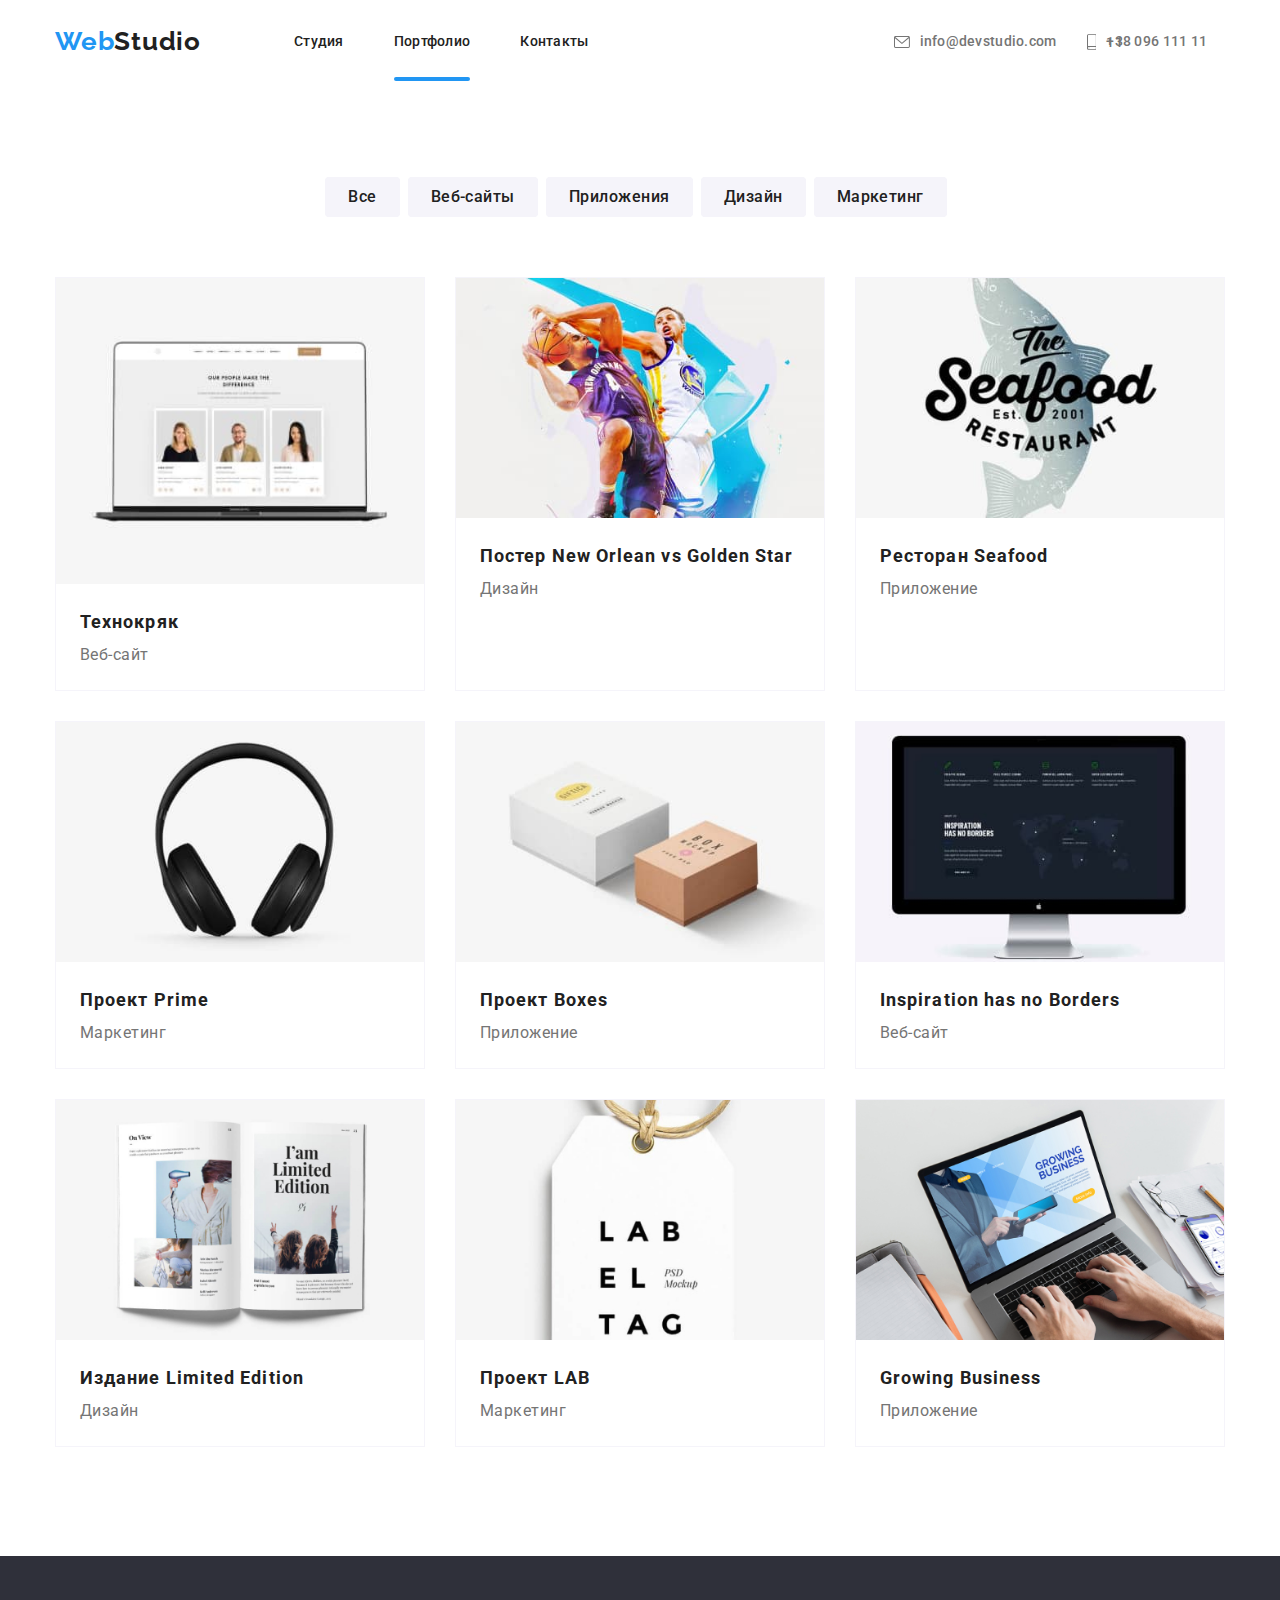
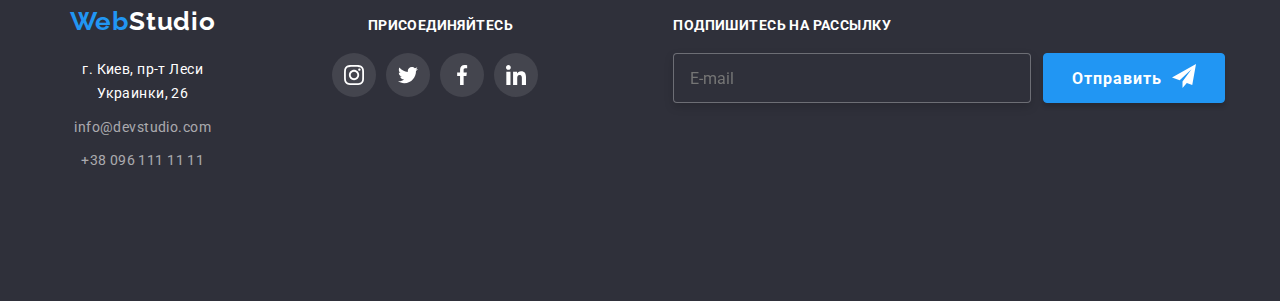
==== commit 45b37a00: "fixed portfolio m" ====
--- a/portfolio.html
+++ b/portfolio.html
@@ -36,7 +36,7 @@
                         <li class="navigation-item"><a class="nav-item list" href="./index.html">Студия</a></li>
                         <li class="navigation-item curent"><a class="nav-item list curent"
                                 href="./index.html">Портфолио</a></li>
-                        <li class="navigation-item"><a class="nav-item list" href="">Контакты</a></li>
+                        <li class="navigation-item"><a class="nav-item list" href="#addres-tel">Контакты</a></li>
                     </ul>
                     <address class="address-block">
                         <ul class="address list">
@@ -90,7 +90,7 @@
                     <li class="examples-card">
                         <a class="card-link list" href="#">
                             <div class="examples-photo">
-                                <img class="examples-img" src="./images/desctop/portfolio/texnoimg.jpg"
+                                <img class="examples-img" src="./images/tablet/portfolio/texnoimg.jpg"
                                     alt="сайт Технокряк" srcset="
                                 ./images/desctop/portfolio/texnoimg.jpg 370W,
                                 ./images/tablet/portfolio/texnoimg.jpg 354W,
@@ -360,7 +360,7 @@
                 <a class="logo-link footer-logo list" href="#">
                     <span>Web</span><span class="footer">Studio</span>
                 </a>
-                <address>
+                <address> <a name="addres-tel"></a>
                     <ul class="contacts">
                         <li class="contacts-list list">г. Киев, пр-т Леси Украинки, 26</li>
                         <li class="contacts-list list">
--- a/css/main.min.css
+++ b/css/main.min.css
@@ -7,5 +7,5 @@
  sans-serif;src:url("https://fonts.googleapis.com/css2?family=Roboto&display=swap");font-style:normal;font-weight:400}@font-face{font-family:'Roboto',  sans-serif;src:url("https://fonts.googleapis.com/css2?family=Roboto:wght@700&display=swap");font-style:normal;font-weight:700}@font-face{font-family:'Roboto',  sans-serif;src:url("https://fonts.googleapis.com/css2?family=Roboto:wght@900&display=swap");font-style:normal;font-weight:900}.logo-link{display:block;font-family:'Raleway',- sans-serif;font-weight:700;font-size:24px;line-height:1.167;letter-spacing:0.03em}.header-box,.menu,.address li,.client,.clients-logo{display:-webkit-box;display:-ms-flexbox;display:flex;-webkit-box-align:center;-ms-flex-align:center;align-items:center}.hero .hero-btn,.subscription-btn{font:roboto;background-color:#2196F3;color:#fff;border:1px solid #2196F3;border-radius:4px;padding:10px 32px;height:50px;-webkit-box-shadow:0px 4px 4px rgba(0,0,0,0.2);box-shadow:0px 4px 4px rgba(0,0,0,0.2);font-weight:bold;font-size:16px;line-height:1.875;letter-spacing:0.06em}.section-h,.team h2,.regular-clients h2{font-family:Roboto;font-style:normal;font-weight:700;font-size:36px;line-height:1.167;letter-spacing:0.03em}.advantages-item h3,.about-txt h3,.subscription-h{font-family:Roboto;font-style:normal;font-weight:700;font-size:14px;line-height:1.143;letter-spacing:0.03em}.advantages-item p,.contacts,.contacts a{font-family:Roboto;font-weight:400;font-size:14px;line-height:1.72;letter-spacing:0.03em}.filter,.filter-btn.anchor{font-style:normal;font-weight:500;font-size:16px;line-height:1.625;letter-spacing:0.03em}@media screen and (min-width: 1200px){.logo-link{font-size:26px;line-height:1.19}}.logo-link span{color:#2196F3}.logo-link .header{color:#212121;margin:0px}.footer-logo{margin-bottom:20px}.footer-logo .footer{color:#fff}body{color:#757575;font-family:'Roboto', sans-serif;list-style:none;text-decoration:none}.list,.nav-item{list-style:none;text-decoration:none}.container{width:100%;padding-right:15px;padding-left:15px;-webkit-box-pack:center;-ms-flex-pack:center;justify-content:center}@media screen and (min-width: 480px){.container{width:480px}}@media screen and (min-width: 768px){.container{width:768px;margin:0 auto}}@media screen and (min-width: 1200px){.container{display:-webkit-box;display:-ms-flexbox;display:flex;width:1200px;margin:0 auto;padding-bottom:94px}}img{display:block;max-width:100%;height:auto}.header-box{width:100%;padding:0px 15px}@media screen and (min-width: 768px){.header-box{display:-webkit-box;display:-ms-flexbox;display:flex;margin:0px auto;width:768px}}@media screen and (min-width: 1200px){.header-box{display:-webkit-box;display:-ms-flexbox;display:flex;margin:0px auto;width:1200px}}@media screen and (max-width: 767px){.menu{display:-webkit-box;display:-ms-flexbox;display:flex;-webkit-box-pack:justify;-ms-flex-pack:justify;justify-content:space-between;-webkit-box-align:center;-ms-flex-align:center;align-items:center;padding:16px 15px}}@media screen and (min-width: 768px){.menu{-ms-flex-pack:distribute;justify-content:space-around;width:768px}}.logo{font-size:24px}@media screen and (min-width: 768px){.logo{margin-top:26px;margin-bottom:26px;margin-right:88px}}@media screen and (min-width: 1200px){.logo{margin-right:93px}}@media screen and (max-width: 767px){.menu-btn{display:-webkit-inline-box;display:-ms-inline-flexbox;display:inline-flex;width:40px;margin:0;padding:0;border:0;background-color:transparent}}@media screen and (min-width: 768px){.menu-btn{display:none}}.menu-btn :hover{color:#2196F3}.menu-btn .icon-close{display:none;fill:currentColor}.menu-btn .icon-menu{display:block;fill:currentColor}.menu-btn.is-open .icon-close{display:block;fill:currentColor}.menu-btn.is-open .icon-menu{display:none;fill:currentColor}.menu{width:100%}@media screen and (max-width: 768px){.menu{width:100%;position:relative}}@media screen and (min-width: 768px){.menu{display:-webkit-box;display:-ms-flexbox;display:flex;-ms-flex-pack:distribute;justify-content:space-around}}@media screen and (max-width: 767px){.menu-container{position:absolute;display:none;text-align:center;top:100%;left:0;width:100%;font-size:18px;background-color:#fff;border-top:1px solid #F5F4FA;padding:60px 0;-webkit-transform:translateY(-110%);transform:translateY(-110%);z-index:1;-webkit-transition:-webkit-transform 250ms cubic-bezier(0.4, 0, 0.2, 1);transition:-webkit-transform 250ms cubic-bezier(0.4, 0, 0.2, 1);transition:transform 250ms cubic-bezier(0.4, 0, 0.2, 1);transition:transform 250ms cubic-bezier(0.4, 0, 0.2, 1), -webkit-transform 250ms cubic-bezier(0.4, 0, 0.2, 1)}.menu-container.is-open{display:block;-webkit-transform:translateY(0);transform:translateY(0)}}@media screen and (min-width: 768px){.menu-container{display:-webkit-box;display:-ms-flexbox;display:flex;-webkit-box-pack:justify;-ms-flex-pack:justify;justify-content:space-between}}.nav-list{text-align:center}@media screen and (min-width: 768px){.nav-list{display:-webkit-box;display:-ms-flexbox;display:flex;margin-right:84px}}@media screen and (min-width: 1200px){.nav-list{margin-right:0px}}.nav-list .navigation-item.curent ::after{content:"";width:66px;height:4px;background:#2196F3;border-radius:2px;-webkit-box-pack:center;-ms-flex-pack:center;justify-content:center;margin-top:8px;display:block;margin-left:auto;margin-right:auto}@media screen and (min-width: 768px){.nav-list .navigation-item.curent ::after{display:-webkit-box;display:-ms-flexbox;display:flex;margin-top:27px;width:100%}}@media screen and (min-width: 768px){.navigation-item:not(:last-child){margin-right:50px}}.nav-item{display:block;margin-bottom:40px;font-size:14px;font-weight:500;line-height:1.14;letter-spacing:0.02em;color:#212121;-webkit-transition-property:color;transition-property:color;-webkit-transition:-webkit-transform 250ms cubic-bezier(0.4, 0, 0.2, 1);transition:-webkit-transform 250ms cubic-bezier(0.4, 0, 0.2, 1);transition:transform 250ms cubic-bezier(0.4, 0, 0.2, 1);transition:transform 250ms cubic-bezier(0.4, 0, 0.2, 1), -webkit-transform 250ms cubic-bezier(0.4, 0, 0.2, 1)}@media screen and (min-width: 768px){.nav-item{padding-top:32px;margin-bottom:0px}}.nav-item:hover,.nav-item:focus{color:#2196F3}@media screen and (max-width: 767px){.address .item:not(:last-child){margin-bottom:16px}}@media screen and (min-width: 768px){.address{padding-top:21px}.address .item:not(:last-child){margin-bottom:10px}}@media screen and (min-width: 1200px){.address{display:-webkit-box;display:-ms-flexbox;display:flex;-webkit-box-align:center;-ms-flex-align:center;align-items:center;font-size:14px;margin-left:305px;padding-top:32px}.address .item:not(:last-child){margin:0 30px 0 0}}.address .address-item{font-family:Roboto;font-style:normal;font-weight:500;font-size:14px;line-height:1.142px;letter-spacing:0.02em;color:#757575;margin-left:auto;margin-right:auto;-webkit-transition-property:color;transition-property:color;-webkit-transition:-webkit-transform 250ms cubic-bezier(0.4, 0, 0.2, 1);transition:-webkit-transform 250ms cubic-bezier(0.4, 0, 0.2, 1);transition:transform 250ms cubic-bezier(0.4, 0, 0.2, 1);transition:transform 250ms cubic-bezier(0.4, 0, 0.2, 1), -webkit-transform 250ms cubic-bezier(0.4, 0, 0.2, 1)}@media screen and (min-width: 768px){.address .address-item{margin-left:0px;font-size:12px;display:-webkit-box;display:-ms-flexbox;display:flex;-webkit-box-align:center;-ms-flex-align:center;align-items:center}}@media screen and (min-width: 1200px){.address .address-item{margin-left:0px;font-size:14px;display:-webkit-box;display:-ms-flexbox;display:flex;-webkit-box-align:center;-ms-flex-align:center;align-items:center}}.address .address-item:hover,.address .address-item:focus,.address .address-item:hover svg,.address .address-item:focus svg{color:#2196F3;fill:#2196F3}.address .icon-address{display:inline-block;vertical-align:middle;margin-right:8px;fill:#757575;-webkit-transition-property:color, -webkit-transform;transition-property:color, -webkit-transform;transition-property:color, transform;transition-property:color, transform, -webkit-transform;-webkit-transition:-webkit-transform 250ms cubic-bezier(0.4, 0, 0.2, 1);transition:-webkit-transform 250ms cubic-bezier(0.4, 0, 0.2, 1);transition:transform 250ms cubic-bezier(0.4, 0, 0.2, 1);transition:transform 250ms cubic-bezier(0.4, 0, 0.2, 1), -webkit-transform 250ms cubic-bezier(0.4, 0, 0.2, 1)}@media screen and (min-width: 768px){.address .icon-address{margin-right:10px}}.address .mail{width:16px;height:12px}.address .tell{width:10px;height:16px}.hero{text-align:center;justify-items:center;margin:0 auto;padding-top:118px;padding-bottom:118px;background-color:#2F303A;color:#fff;background-image:-webkit-gradient(linear, left top, right top, from(rgba(47,48,58,0.4)), to(rgba(47,48,58,0.4))),url(../images/mobile/heroimg.jpg);background-image:linear-gradient(to right, rgba(47,48,58,0.4), rgba(47,48,58,0.4)),url(../images/mobile/heroimg.jpg);background-size:cover;background-repeat:no-repeat;background-position:center}@media (-webkit-min-device-pixel-ratio: 2), (min-resolution: 2dppx){.hero{background-image:-webkit-gradient(linear, left top, right top, from(rgba(47,48,58,0.4)), to(rgba(47,48,58,0.4))),url(../images/mobile/heroimg@2x.jpg);background-image:linear-gradient(to right, rgba(47,48,58,0.4), rgba(47,48,58,0.4)),url(../images/mobile/heroimg@2x.jpg)}}@media screen and (min-width: 480px){.hero{width:480px;background-image:-webkit-gradient(linear, left top, right top, from(rgba(47,48,58,0.4)), to(rgba(47,48,58,0.4))),url(../images/tablet/heroimg.jpg);background-image:linear-gradient(to right, rgba(47,48,58,0.4), rgba(47,48,58,0.4)),url(../images/tablet/heroimg.jpg)}}@media screen and (min-width: 480px) and (-webkit-min-device-pixel-ratio: 2), screen and (min-width: 480px) and (min-resolution: 2dppx){.hero{background-image:-webkit-gradient(linear, left top, right top, from(rgba(47,48,58,0.4)), to(rgba(47,48,58,0.4))),url(../images/tablet/heroimg@2x.jpg);background-image:linear-gradient(to right, rgba(47,48,58,0.4), rgba(47,48,58,0.4)),url(../images/tablet/heroimg@2x.jpg)}}@media screen and (min-width: 768px){.hero{width:768px;background-image:-webkit-gradient(linear, left top, right top, from(rgba(47,48,58,0.4)), to(rgba(47,48,58,0.4))),url(../images/desctop/heroimg.jpg);background-image:linear-gradient(to right, rgba(47,48,58,0.4), rgba(47,48,58,0.4)),url(../images/desctop/heroimg.jpg)}}@media screen and (min-width: 768px) and (-webkit-min-device-pixel-ratio: 2), screen and (min-width: 768px) and (min-resolution: 2dppx){.hero{background-image:-webkit-gradient(linear, left top, right top, from(rgba(47,48,58,0.4)), to(rgba(47,48,58,0.4))),url(../images/desctop/heroimg@2x.jpg);background-image:linear-gradient(to right, rgba(47,48,58,0.4), rgba(47,48,58,0.4)),url(../images/desctop/heroimg@2x.jpg)}}@media screen and (min-width: 1200px){.hero{width:100%;padding-top:200px;padding-bottom:200px}}.hero-title{font-weight:900;font-size:26px;line-height:1.615;text-transform:uppercase;margin:0 auto 30px}@media screen and (min-width: 480px){.hero-title{width:360px}}@media screen and (min-width: 1200px){.hero-title{width:696px;font-size:44px;line-height:1.36;letter-spacing:0.06em}}.hero .hero-btn{-webkit-transition-property:-webkit-box-shadow;transition-property:-webkit-box-shadow;transition-property:box-shadow;transition-property:box-shadow, -webkit-box-shadow;-webkit-transition:-webkit-transform 250ms cubic-bezier(0.4, 0, 0.2, 1);transition:-webkit-transform 250ms cubic-bezier(0.4, 0, 0.2, 1);transition:transform 250ms cubic-bezier(0.4, 0, 0.2, 1);transition:transform 250ms cubic-bezier(0.4, 0, 0.2, 1), -webkit-transform 250ms cubic-bezier(0.4, 0, 0.2, 1)}.hero .hero-btn:focus,.hero .hero-btn:hover{font:roboto;background-color:#fff;color:#2196F3;border:1px solid #fff;cursor:pointer;-webkit-box-shadow:0px 4px 4px rgba(0,0,0,0.15);box-shadow:0px 4px 4px rgba(0,0,0,0.15)}.backdrop{position:fixed;top:0%;left:0%;width:100%;height:100%;padding:93px 15px 94px 15px;background-color:rgba(0,0,0,0.2);overflow-y:scroll;z-index:2}@media screen and (min-width: 768px){.backdrop{padding-top:208px;padding-right:159px;padding-left:159px}}@media screen and (min-width: 1200px){.backdrop{width:100%;padding:0px}}.backdrop.is-hidden{opacity:0;pointer-events:none}.modal{background-color:#fff;padding-bottom:40px;margin-left:auto;margin-right:auto;width:290px}@media screen and (min-width: 480px){.modal{width:450px}}@media screen and (min-width: 1200px){.modal{position:absolute;top:50%;left:50%;-webkit-transform:translate(-50%, -50%);transform:translate(-50%, -50%);width:528px;padding-bottom:40px}}.close{display:-webkit-box;display:-ms-flexbox;display:flex;width:30px;height:30px;margin-top:8px;margin-right:8px;margin-left:auto;border:1px solid #F5F4FA;border-radius:50%;background-color:transparent}.close svg{-webkit-box-pack:center;-ms-flex-pack:center;justify-content:center;margin:auto;width:16px;height:16px;fill:#2F303A}.close:hover svg,.close:focus svg{fill:#2196F3;cursor:pointer}.form-box h2{text-align:center;color:#212121;font-size:20px;line-height:1.15}.form-box{color:#757575;margin:40px}@media screen and (min-width: 1200px){.form-box{margin-top:12px;margin-right:40px;margin-bottom:30px;margin-left:40px}}.inputs{margin-top:12px;margin-bottom:10px;width:100%}.intut-data{display:-webkit-box;display:-ms-flexbox;display:flex;-webkit-box-orient:vertical;-webkit-box-direction:normal;-ms-flex-direction:column;flex-direction:column;margin-bottom:10px;position:relative}.intut-data svg{position:absolute;fill:#212121;bottom:13.5px;left:12px;width:18px;height:18px}.intyt-name-h{display:block;text-align:start;margin-bottom:4px;font-size:12px;line-height:1.167;letter-spacing:0.01em}.text-data{padding-top:12px;padding-bottom:12px;padding-left:42px;cursor:pointer;font-size:16px;border:1px solid rgba(33,33,33,0.2);border-radius:4px;-webkit-transition-duration:250ms;transition-duration:250ms;-webkit-transition-timing-function:cubic-bezier(0.4, 0, 0.2, 1);transition-timing-function:cubic-bezier(0.4, 0, 0.2, 1)}.text-data:focus,.text-data:hover,.comment:focus,.comment:hover{border-color:#2196F3;outline:none;cursor:pointer;-webkit-transition-duration:250ms;transition-duration:250ms;-webkit-transition-timing-function:cubic-bezier(0.4, 0, 0.2, 1);transition-timing-function:cubic-bezier(0.4, 0, 0.2, 1)}.text-data:focus+.form-icon{fill:#2196F3}.comment{cursor:pointer;font-size:16px;border:1px solid rgba(33,33,33,0.2);border-radius:4px;color:#757575;width:120px;padding:12px 16px;resize:none;-webkit-transition-duration:250ms;transition-duration:250ms;-webkit-transition-timing-function:cubic-bezier(0.4, 0, 0.2, 1);transition-timing-function:cubic-bezier(0.4, 0, 0.2, 1)}@media screen and (min-width: 480px){.comment{width:370px}}@media screen and (min-width: 1200px){.comment{width:448px}}.license{color:#757575}.contract{-webkit-box-pack:start;-ms-flex-pack:start;justify-content:start;font-size:12px;line-height:1.17;letter-spacing:0.03em}@media screen and (min-width: width 1200px){.contract{font-size:14px;line-height:1.714}}.checkbox-input{-webkit-appearance:none;-moz-appearance:none;appearance:none;position:absolute}.link-contract{color:#2196F3;-webkit-text-decoration-color:#2196F3;text-decoration-color:#2196F3}.checkbox-svg{display:inline-block;width:15px;height:15px}.checkbox-input:checked+.checkbox-svg{background-color:#2196F3;border-color:transparent}.form-btn{padding:10px 55px;font-weight:bold;font-size:16px;line-height:1.875;color:#fff;background-color:#2196F3;border-color:#2196F3;-webkit-box-shadow:0px 4px 4px rgba(0,0,0,0.15);box-shadow:0px 4px 4px rgba(0,0,0,0.15);border-radius:4px}.advantages{margin-left:auto;margin-right:auto;padding-top:60px;padding-bottom:60px;-webkit-box-pack:center;-ms-flex-pack:center;justify-content:center}@media screen and (min-width: 1200px){.advantages{padding-top:94px;padding-bottom:0px}}.advantages-list li:not(:last-child){margin-bottom:30px}@media screen and (min-width: 768px){.advantages-list{display:-webkit-box;display:-ms-flexbox;display:flex;-ms-flex-wrap:wrap;flex-wrap:wrap;margin:-15px}}@media screen and (min-width: 1200px){.advantages-list{-ms-flex-pack:distribute;justify-content:space-around}}.advantages-item{display:block;width:100%}@media screen and (min-width: 768px){.advantages-item{width:354px;margin:15px}.container .advantages-item{padding-right:-15px;padding-left:-15px}}@media screen and (min-width: 1200px){.advantages-item{width:270px}}.advantages-item h3{text-align:center;text-transform:uppercase;color:#212121;margin:0;margin-bottom:10px}@media screen and (min-width: 768px){.advantages-item h3{text-align:left}}.advantages-item p{margin:0}.advantages-item::before{display:block;height:120px;width:100%;content:'';background:#F5F4FA;background-repeat:no-repeat;background-size:contain;background-position:center;border-radius:4px;margin-bottom:30px;background-size:70px}.icon-antenna::before{background-image:url(../images/icons/antenna.svg)}.icon-clock::before{background-image:url(../images/icons/clock.svg)}.icon-diagram::before{background-image:url(../images/icons/diagram.svg)}.icon-astronaut::before{background-image:url(../images/icons/astronaut.svg)}.about-us{display:none}@media screen and (min-width: 1200px){.about-us{display:block}}.section-h{text-align:center;color:#212121;margin-bottom:50px}.about-list{display:-webkit-box;display:-ms-flexbox;display:flex}.about-list .item{position:relative}.about-list .item:not(:last-child){margin-right:30px}.about-txt{display:-webkit-box;display:-ms-flexbox;display:flex;position:absolute;-webkit-box-align:center;-ms-flex-align:center;align-items:center;background:rgba(47,48,58,0.8);bottom:0px;right:0;-webkit-transform:translateY(0px);transform:translateY(0px);width:100%;height:70px;-webkit-box-pack:center;-ms-flex-pack:center;justify-content:center;color:#fff}.about-txt h3{display:block;width:100%;text-align:center;text-transform:uppercase}.team{background-color:#F5F4FA;padding-top:60px;padding-bottom:60px}@media screen and (min-width: 1200px){.team{padding-top:94px;padding-bottom:0px}}.team h2{font-size:28px;line-height:1.1719;text-align:center;color:#212121;margin-bottom:30px}@media screen and (min-width: 1200px){.team h2{font-size:28px}}@media screen and (min-width: 768px){.team-list{display:-webkit-box;display:-ms-flexbox;display:flex;-ms-flex-wrap:wrap;flex-wrap:wrap;margin:-15px}}.team-card{width:100%;margin-bottom:30px;background-color:#fff;-webkit-box-shadow:0px 1px 3px rgba(0,0,0,0.12),0px 1px 1px rgba(0,0,0,0.14),0px 2px 1px rgba(0,0,0,0.2);box-shadow:0px 1px 3px rgba(0,0,0,0.12),0px 1px 1px rgba(0,0,0,0.14),0px 2px 1px rgba(0,0,0,0.2);border-radius:5px}@media screen and (min-width: 768px){.team-card{width:354px;margin:15px}}@media screen and (min-width: 1200px){.team-card{width:270px}}.trumb{position:relative;width:100%}.trumb>img{display:block;width:100%;height:100%;margin:0px}.card-des>h3{font-weight:500;font-size:16px;line-height:1.187;letter-spacing:0.03em;color:#212121;margin:0;margin-bottom:10px;text-align:center}.card-des p{font-size:16px;line-height:1.1875;text-align:center;letter-spacing:0.03em;color:#757575}.card-des{border-right:1px solid 3 transparent;padding-top:30px;border-bottom:1px solid transparent;border-left:1px solid transparent;border-right:1px solid transparent;border-radius:5px}.social{list-style:none;display:-webkit-box;display:-ms-flexbox;display:flex;-webkit-box-pack:center;-ms-flex-pack:center;justify-content:center;margin-top:16px;margin-right:auto;margin-bottom:24px;margin-left:auto}@media screen and (min-width: 480px){.social{margin:16px 122px 24px 122px}}@media screen and (min-width: 768px){.social{margin:16px 74px 24px 74px}}@media screen and (min-width: 768px){.social{margin:16px 32px 24px 32px}}.social-item{display:-webkit-box;display:-ms-flexbox;display:flex}.social-link{display:-webkit-box;display:-ms-flexbox;display:flex;-webkit-box-pack:center;-ms-flex-pack:center;justify-content:center;-webkit-box-align:center;-ms-flex-align:center;align-items:center;width:44px;height:44px;border-radius:50%;background:#fff;margin-right:10px;-webkit-transition-property:background;transition-property:background;-webkit-transition-duration:250ms;transition-duration:250ms;-webkit-transition-timing-function:cubic-bezier(0.4, 0, 0.2, 1);transition-timing-function:cubic-bezier(0.4, 0, 0.2, 1);-webkit-transition-delay:0;transition-delay:0}.social-icon{display:block;-webkit-box-align:center;-ms-flex-align:center;align-items:center;height:20px;width:20px;fill:#AFB1B8;background-position:center}.social-link:hover,.social-link:focus,.social-link:hover svg,.social-link:focus svg{background:#2196F3;fill:#fff}.regular-clients{width:100%;padding-bottom:60px;padding-top:60px;padding-right:15px;padding-left:15px;margin:0px auto}@media screen and (min-width: 1200px){.regular-clients{width:1200px;margin:0 auto;padding-right:15px;padding-left:15px;padding-top:94px;padding-bottom:94px}}.regular-clients h2{font-size:28px;line-height:1.1719;text-align:center;color:#212121;margin-bottom:30px}@media screen and (min-width: 1200px){.regular-clients h2{margin-bottom:50px;font-size:36px}}.clients{display:-webkit-box;display:-ms-flexbox;display:flex;-ms-flex-wrap:wrap;flex-wrap:wrap;margin:0px auto}@media screen and (min-width: 480px){.clients{margin:-15px -15px -15px -15px}}@media screen and (min-width: 1200px){.clients{-ms-flex-wrap:nowrap;flex-wrap:nowrap}}.client{-webkit-box-pack:center;-ms-flex-pack:center;justify-content:center;height:90px;width:100%;margin:15px;border:1px solid #AFB1B8;border-radius:4px}@media screen and (min-width: 480px){.client{margin:15px;width:210px}}@media screen and (min-width: 768px){.client{width:226px}}@media screen and (min-width: 1200px){.client{width:170px}}.client :last-child{margin-right:0px}.clients-logo{-webkit-box-pack:center;-ms-flex-pack:center;justify-content:center;width:170px;height:90px;fill:#AFB1B8;-webkit-transition-property:fill;transition-property:fill;-webkit-transition-duration:250ms;transition-duration:250ms;-webkit-transition-timing-function:cubic-bezier(0.4, 0, 0.2, 1);transition-timing-function:cubic-bezier(0.4, 0, 0.2, 1);-webkit-transition-delay:0;transition-delay:0}.client:hover,.client:focus,.client:hover svg,.client:focus svg{border-color:#2196F3;fill:#2196F3}footer{background-color:#2F303A}.content{display:-webkit-box;display:-ms-flexbox;display:flex;-webkit-box-orient:vertical;-webkit-box-direction:normal;-ms-flex-direction:column;flex-direction:column;width:100%;padding:60px 0px;margin:0 auto}@media screen and (min-width: 768px){.content{-webkit-box-orient:horizontal;-webkit-box-direction:normal;-ms-flex-direction:row;flex-direction:row;-ms-flex-wrap:wrap;flex-wrap:wrap;width:768px;padding:60px 89px 60px 76px;-ms-flex-pack:distribute;justify-content:space-around;-webkit-box-align:baseline;-ms-flex-align:baseline;align-items:baseline}}@media screen and (min-width: 1200px){.content{-ms-flex-wrap:nowrap;flex-wrap:nowrap;-webkit-box-align:baseline;-ms-flex-align:baseline;align-items:baseline;-ms-flex-pack:distribute;justify-content:space-around;width:1200px;padding:0 15px;margin:0 auto}}.logo-addres{display:block;margin:0px auto 60px;text-align:center}@media screen and (min-width: 1200px){.logo-addres{display:block;width:231px;padding-top:50px;margin-right:70px}}.contacts{color:#fff;font-style:normal}@media screen and (min-width: 1200px){.contacts{padding-bottom:60px}}.contacts a{color:rgba(255,255,255,0.6);font-style:normal;margin-bottom:9px}.contacts-list{margin-bottom:9px}.address-item :last-child{margin-bottom:0px}.join{-ms-flex-pack:distribute;justify-content:space-around;-webkit-box-align:left;-ms-flex-align:left;align-items:left;margin-bottom:60px}@media screen and (min-width: 1200px){.join{margin-bottom:0px;margin-right:93px}}.join-title{text-align:center;font-family:Roboto;font-style:normal;font-weight:bold;font-size:14px;line-height:1.1429;letter-spacing:0.03em;text-transform:uppercase;color:#fff;margin-bottom:20px}.join .social{list-style:none;display:-webkit-box;display:-ms-flexbox;display:flex;-ms-flex-pack:distribute;justify-content:space-around}.footer-icon{display:-webkit-box;display:-ms-flexbox;display:flex;-webkit-box-pack:center;-ms-flex-pack:center;justify-content:center;-webkit-box-align:center;-ms-flex-align:center;align-items:center;width:44px;height:44px;border-radius:50%;background-color:rgba(255,255,255,0.1);margin-right:10px;-webkit-transition-property:background;transition-property:background;-webkit-transition:-webkit-transform 250ms cubic-bezier(0.4, 0, 0.2, 1);transition:-webkit-transform 250ms cubic-bezier(0.4, 0, 0.2, 1);transition:transform 250ms cubic-bezier(0.4, 0, 0.2, 1);transition:transform 250ms cubic-bezier(0.4, 0, 0.2, 1), -webkit-transform 250ms cubic-bezier(0.4, 0, 0.2, 1)}.footer-icon:hover,.footer-icon:focus{background:#2196F3}.icon{width:20px;height:20px;display:-webkit-box;display:-ms-flexbox;display:flex;fill:#fff}@media screen and (max-width: 768px){.subscription-form{width:100%;text-align:center}}.subscription{-webkit-box-orient:horizontal;-webkit-box-direction:normal;-ms-flex-direction:row;flex-direction:row}@media screen and (min-width: 1200px){.subscription{display:-webkit-box;display:-ms-flexbox;display:flex}}.subscription-h{text-transform:uppercase;margin-bottom:20px;color:#fff}@media screen and (min-width: 768px) and (max-width: 1200px){.subscription-h{text-align:center}}.subscription-input{background-color:#2F303A;font-weight:normal;font-size:16px;line-height:20px;color:rgba(255,255,255,0.6);border:1px solid rgba(255,255,255,0.3);-webkit-box-sizing:border-box;box-sizing:border-box;-webkit-filter:drop-shadow(0px 4px 4px rgba(0,0,0,0.15));filter:drop-shadow(0px 4px 4px rgba(0,0,0,0.15));border-radius:4px;width:93%;height:50px;margin-bottom:20px;padding-left:16px}@media screen and (min-width: 1200px){.subscription-input{display:-webkit-box;display:-ms-flexbox;display:flex;width:358px;margin-right:12px;padding-left:16px}}.subscription-btn{display:-webkit-inline-box;display:-ms-inline-flexbox;display:inline-flex;text-align:center;padding-left:28px;padding-right:28px;-webkit-box-shadow:0px 4px 4px rgba(0,0,0,0.15);box-shadow:0px 4px 4px rgba(0,0,0,0.15)}.icon-send{width:24px;height:24px;margin-left:10px}.portfolio{display:-webkit-box;display:-ms-flexbox;display:flex;-webkit-box-pack:center;-ms-flex-pack:center;justify-content:center;width:100%;padding-top:60px;padding-bottom:60px;margin:0 auto;-ms-flex-wrap:wrap;flex-wrap:wrap}@media screen and (min-width: 1200px){.portfolio{width:1200px;padding-top:94px;padding-bottom:94px}}.filter{color:#212121;display:-webkit-box;display:-ms-flexbox;display:flex;-ms-flex-wrap:wrap;flex-wrap:wrap;-webkit-box-pack:center;-ms-flex-pack:center;justify-content:center;margin-bottom:30px}@media screen and (max-width: width 767px){.filter{-ms-flex-wrap:nowrap;flex-wrap:nowrap;margin-bottom:40px}}@media screen and (min-width: width 768px){.filter{-ms-flex-wrap:nowrap;flex-wrap:nowrap;margin-bottom:30px}}@media screen and (min-width: width 1200px){.filter{margin-bottom:34px}}.filter-item{display:-webkit-box;display:-ms-flexbox;display:flex;-ms-flex-wrap:wrap;flex-wrap:wrap;margin-bottom:15px;margin-right:8px;border-radius:4px;color:#212121;background-color:#F5F4FA}@media screen and (max-width: width 768px){.filter-item{display:block}}.filter-btn.anchor{color:#212121;background-color:#F5F4FA;border:1px solid #F5F4FA;border-radius:4px;padding:6px 22px;text-align:center}.filter-btn:hover,.filter-btn:focus{color:#fff;background-color:#2196F3;border:1px solid #2196F3;cursor:pointer;-webkit-box-shadow:0px 4px 4px rgba(0,0,0,0.15);box-shadow:0px 4px 4px rgba(0,0,0,0.15)}.filter .filter-btn :not(:last-child){margin-right:8px}.examples{display:-webkit-box;display:-ms-flexbox;display:flex;-ms-flex-wrap:wrap;flex-wrap:wrap;width:100%;padding:0px -15px}@media screen and (min-width: 1200px){.examples{width:1200px;padding-top:34px;padding-bottom:94px;margin-right:auto;margin-left:auto}}.examples-card{display:block;position:relative;width:450px;margin:15px;border:1px solid #F5F4FA}@media screen and (min-width: 768px){.examples-card{width:354px}}@media screen and (min-width: 1200px){.examples-card{width:370px}}.examples-card:hover,.examples-card:focus{-webkit-box-shadow:0px 1px 1px rgba(0,0,0,0.12),0px 4px 4px rgba(0,0,0,0.06),1px 4px 6px rgba(0,0,0,0.16);box-shadow:0px 1px 1px rgba(0,0,0,0.12),0px 4px 4px rgba(0,0,0,0.06),1px 4px 6px rgba(0,0,0,0.16)}.examples-photo{position:relative;overflow:hidden}.examples-img{display:block;width:100%;height:auto}.card-txt{padding-top:20px;padding-bottom:20px;padding-right:24px;padding-left:24px}.card-txt h3{font-weight:700;font-size:18px;line-height:2;letter-spacing:0.06em;color:#212121}.card-link{font-weight:400;font-size:16px;line-height:1.875;letter-spacing:0.03em;color:#757575}.overlay{position:absolute;display:-webkit-box;display:-ms-flexbox;display:flex;width:100%;height:100%;top:0%;left:0%;text-align:center;opacity:0;padding:63px 24px;background-color:#2196F3;color:#fff;font-size:18px;line-height:1.56;letter-spacing:0.03em;-webkit-transform:translateY(100%);transform:translateY(100%);-webkit-transition:-webkit-transform 250ms cubic-bezier(0.4, 0, 0.2, 1);transition:-webkit-transform 250ms cubic-bezier(0.4, 0, 0.2, 1);transition:transform 250ms cubic-bezier(0.4, 0, 0.2, 1);transition:transform 250ms cubic-bezier(0.4, 0, 0.2, 1), -webkit-transform 250ms cubic-bezier(0.4, 0, 0.2, 1)}.examples-card:hover .overlay{opacity:1;-webkit-transform:translateY(0);transform:translateY(0)}
+ sans-serif;font-weight:700;font-size:24px;line-height:1.167;letter-spacing:0.03em}.header-box,.menu,.address li,.client,.clients-logo{display:-webkit-box;display:-ms-flexbox;display:flex;-webkit-box-align:center;-ms-flex-align:center;align-items:center}.hero .hero-btn,.subscription-btn{font:roboto;background-color:#2196F3;color:#fff;border:1px solid #2196F3;border-radius:4px;padding:10px 32px;height:50px;-webkit-box-shadow:0px 4px 4px rgba(0,0,0,0.2);box-shadow:0px 4px 4px rgba(0,0,0,0.2);font-weight:bold;font-size:16px;line-height:1.875;letter-spacing:0.06em}.section-h,.team h2,.regular-clients h2{font-family:Roboto;font-style:normal;font-weight:700;font-size:36px;line-height:1.167;letter-spacing:0.03em}.advantages-item h3,.about-txt h3,.subscription-h{font-family:Roboto;font-style:normal;font-weight:700;font-size:14px;line-height:1.143;letter-spacing:0.03em}.advantages-item p,.contacts,.contacts a{font-family:Roboto;font-weight:400;font-size:14px;line-height:1.72;letter-spacing:0.03em}.filter,.filter-btn.anchor{font-style:normal;font-weight:500;font-size:16px;line-height:1.625;letter-spacing:0.03em}@media screen and (min-width: 1200px){.logo-link{font-size:26px;line-height:1.19}}.logo-link span{color:#2196F3}.logo-link .header{color:#212121;margin:0px}.footer-logo{margin-bottom:20px}.footer-logo .footer{color:#fff}body{color:#757575;font-family:'Roboto', sans-serif;list-style:none;text-decoration:none}.list,.nav-item{list-style:none;text-decoration:none}.container{width:100%;padding-right:15px;padding-left:15px;-webkit-box-pack:center;-ms-flex-pack:center;justify-content:center}@media screen and (min-width: 480px){.container{width:480px}}@media screen and (min-width: 768px){.container{width:768px;margin:0 auto}}@media screen and (min-width: 1200px){.container{display:-webkit-box;display:-ms-flexbox;display:flex;width:1200px;margin:0 auto;padding-bottom:94px}}img{display:block;max-width:100%;height:auto}.header-box{width:100%;padding:0px 15px}@media screen and (min-width: 768px){.header-box{display:-webkit-box;display:-ms-flexbox;display:flex;margin:0px auto;width:768px}}@media screen and (min-width: 1200px){.header-box{display:-webkit-box;display:-ms-flexbox;display:flex;margin:0px auto;width:1200px}}@media screen and (max-width: 767px){.menu{display:-webkit-box;display:-ms-flexbox;display:flex;-webkit-box-pack:justify;-ms-flex-pack:justify;justify-content:space-between;-webkit-box-align:center;-ms-flex-align:center;align-items:center;padding:16px 15px}}@media screen and (min-width: 768px){.menu{-ms-flex-pack:distribute;justify-content:space-around;width:768px}}.logo{font-size:24px}@media screen and (min-width: 768px){.logo{margin-top:26px;margin-bottom:26px;margin-right:88px}}@media screen and (min-width: 1200px){.logo{margin-right:93px}}@media screen and (max-width: 767px){.menu-btn{display:-webkit-inline-box;display:-ms-inline-flexbox;display:inline-flex;width:40px;margin:0;padding:0;border:0;background-color:transparent}}@media screen and (min-width: 768px){.menu-btn{display:none}}.menu-btn :hover{color:#2196F3}.menu-btn .icon-close{display:none;fill:currentColor}.menu-btn .icon-menu{display:block;fill:currentColor}.menu-btn.is-open .icon-close{display:block;fill:currentColor}.menu-btn.is-open .icon-menu{display:none;fill:currentColor}.menu{width:100%}@media screen and (max-width: 767px){.menu{width:100%;position:relative}}@media screen and (min-width: 768px){.menu{display:-webkit-box;display:-ms-flexbox;display:flex;-ms-flex-pack:distribute;justify-content:space-around}}@media screen and (max-width: 767px){.menu-container{position:absolute;display:none;text-align:center;top:100%;left:0;width:100%;font-size:18px;background-color:#fff;border-top:1px solid #F5F4FA;padding:60px 0;-webkit-transform:translateY(-110%);transform:translateY(-110%);z-index:1;-webkit-transition:-webkit-transform 250ms cubic-bezier(0.4, 0, 0.2, 1);transition:-webkit-transform 250ms cubic-bezier(0.4, 0, 0.2, 1);transition:transform 250ms cubic-bezier(0.4, 0, 0.2, 1);transition:transform 250ms cubic-bezier(0.4, 0, 0.2, 1), -webkit-transform 250ms cubic-bezier(0.4, 0, 0.2, 1)}.menu-container.is-open{display:block;-webkit-transform:translateY(0);transform:translateY(0)}}@media screen and (min-width: 768px){.menu-container{display:-webkit-box;display:-ms-flexbox;display:flex;-webkit-box-pack:justify;-ms-flex-pack:justify;justify-content:space-between}}.nav-list{text-align:center}@media screen and (min-width: 768px){.nav-list{display:-webkit-box;display:-ms-flexbox;display:flex;margin-right:84px}}@media screen and (min-width: 1200px){.nav-list{margin-right:0px}}.nav-list .navigation-item.curent ::after{content:"";width:66px;height:4px;background:#2196F3;border-radius:2px;-webkit-box-pack:center;-ms-flex-pack:center;justify-content:center;margin-top:8px;display:block;margin-left:auto;margin-right:auto}@media screen and (min-width: 768px){.nav-list .navigation-item.curent ::after{display:-webkit-box;display:-ms-flexbox;display:flex;margin-top:27px;width:100%}}@media screen and (min-width: 768px){.navigation-item:not(:last-child){margin-right:50px}}.nav-item{display:block;margin-bottom:40px;font-size:14px;font-weight:500;line-height:1.14;letter-spacing:0.02em;color:#212121;-webkit-transition-property:color;transition-property:color;-webkit-transition:-webkit-transform 250ms cubic-bezier(0.4, 0, 0.2, 1);transition:-webkit-transform 250ms cubic-bezier(0.4, 0, 0.2, 1);transition:transform 250ms cubic-bezier(0.4, 0, 0.2, 1);transition:transform 250ms cubic-bezier(0.4, 0, 0.2, 1), -webkit-transform 250ms cubic-bezier(0.4, 0, 0.2, 1)}@media screen and (min-width: 768px){.nav-item{padding-top:32px;margin-bottom:0px}}.nav-item:hover,.nav-item:focus{color:#2196F3}@media screen and (max-width: 767px){.address .item:not(:last-child){margin-bottom:16px}}@media screen and (min-width: 768px){.address{padding-top:21px}.address .item:not(:last-child){margin-bottom:10px}}@media screen and (min-width: 1200px){.address{display:-webkit-box;display:-ms-flexbox;display:flex;-webkit-box-align:center;-ms-flex-align:center;align-items:center;font-size:14px;margin-left:305px;padding-top:32px}.address .item:not(:last-child){margin:0 30px 0 0}}.address .address-item{font-family:Roboto;font-style:normal;font-weight:500;font-size:14px;line-height:1.142px;letter-spacing:0.02em;color:#757575;margin-left:auto;margin-right:auto;-webkit-transition-property:color;transition-property:color;-webkit-transition:-webkit-transform 250ms cubic-bezier(0.4, 0, 0.2, 1);transition:-webkit-transform 250ms cubic-bezier(0.4, 0, 0.2, 1);transition:transform 250ms cubic-bezier(0.4, 0, 0.2, 1);transition:transform 250ms cubic-bezier(0.4, 0, 0.2, 1), -webkit-transform 250ms cubic-bezier(0.4, 0, 0.2, 1)}@media screen and (min-width: 768px){.address .address-item{margin-left:0px;font-size:12px;display:-webkit-box;display:-ms-flexbox;display:flex;-webkit-box-align:center;-ms-flex-align:center;align-items:center}}@media screen and (min-width: 1200px){.address .address-item{margin-left:0px;font-size:14px;display:-webkit-box;display:-ms-flexbox;display:flex;-webkit-box-align:center;-ms-flex-align:center;align-items:center}}.address .address-item:hover,.address .address-item:focus,.address .address-item:hover svg,.address .address-item:focus svg{color:#2196F3;fill:#2196F3}.address .icon-address{display:inline-block;vertical-align:middle;margin-right:8px;fill:#757575;-webkit-transition-property:color, -webkit-transform;transition-property:color, -webkit-transform;transition-property:color, transform;transition-property:color, transform, -webkit-transform;-webkit-transition:-webkit-transform 250ms cubic-bezier(0.4, 0, 0.2, 1);transition:-webkit-transform 250ms cubic-bezier(0.4, 0, 0.2, 1);transition:transform 250ms cubic-bezier(0.4, 0, 0.2, 1);transition:transform 250ms cubic-bezier(0.4, 0, 0.2, 1), -webkit-transform 250ms cubic-bezier(0.4, 0, 0.2, 1)}@media screen and (min-width: 768px){.address .icon-address{margin-right:10px}}.address .mail{width:16px;height:12px}.address .tell{width:10px;height:16px}.hero{text-align:center;justify-items:center;margin:0 auto;padding-top:118px;padding-bottom:118px;background-color:#2F303A;color:#fff;background-image:-webkit-gradient(linear, left top, right top, from(rgba(47,48,58,0.4)), to(rgba(47,48,58,0.4))),url(../images/mobile/heroimg.jpg);background-image:linear-gradient(to right, rgba(47,48,58,0.4), rgba(47,48,58,0.4)),url(../images/mobile/heroimg.jpg);background-size:cover;background-repeat:no-repeat;background-position:center}@media (-webkit-min-device-pixel-ratio: 2), (min-resolution: 2dppx){.hero{background-image:-webkit-gradient(linear, left top, right top, from(rgba(47,48,58,0.4)), to(rgba(47,48,58,0.4))),url(../images/mobile/heroimg@2x.jpg);background-image:linear-gradient(to right, rgba(47,48,58,0.4), rgba(47,48,58,0.4)),url(../images/mobile/heroimg@2x.jpg)}}@media screen and (min-width: 480px){.hero{width:480px;background-image:-webkit-gradient(linear, left top, right top, from(rgba(47,48,58,0.4)), to(rgba(47,48,58,0.4))),url(../images/tablet/heroimg.jpg);background-image:linear-gradient(to right, rgba(47,48,58,0.4), rgba(47,48,58,0.4)),url(../images/tablet/heroimg.jpg)}}@media screen and (min-width: 480px) and (-webkit-min-device-pixel-ratio: 2), screen and (min-width: 480px) and (min-resolution: 2dppx){.hero{background-image:-webkit-gradient(linear, left top, right top, from(rgba(47,48,58,0.4)), to(rgba(47,48,58,0.4))),url(../images/tablet/heroimg@2x.jpg);background-image:linear-gradient(to right, rgba(47,48,58,0.4), rgba(47,48,58,0.4)),url(../images/tablet/heroimg@2x.jpg)}}@media screen and (min-width: 768px){.hero{width:768px;background-image:-webkit-gradient(linear, left top, right top, from(rgba(47,48,58,0.4)), to(rgba(47,48,58,0.4))),url(../images/desctop/heroimg.jpg);background-image:linear-gradient(to right, rgba(47,48,58,0.4), rgba(47,48,58,0.4)),url(../images/desctop/heroimg.jpg)}}@media screen and (min-width: 768px) and (-webkit-min-device-pixel-ratio: 2), screen and (min-width: 768px) and (min-resolution: 2dppx){.hero{background-image:-webkit-gradient(linear, left top, right top, from(rgba(47,48,58,0.4)), to(rgba(47,48,58,0.4))),url(../images/desctop/heroimg@2x.jpg);background-image:linear-gradient(to right, rgba(47,48,58,0.4), rgba(47,48,58,0.4)),url(../images/desctop/heroimg@2x.jpg)}}@media screen and (min-width: 1200px){.hero{width:100%;padding-top:200px;padding-bottom:200px}}.hero-title{font-weight:900;font-size:26px;line-height:1.615;text-transform:uppercase;margin:0 auto 30px}@media screen and (min-width: 480px){.hero-title{width:360px}}@media screen and (min-width: 1200px){.hero-title{width:696px;font-size:44px;line-height:1.36;letter-spacing:0.06em}}.hero .hero-btn{-webkit-transition-property:-webkit-box-shadow;transition-property:-webkit-box-shadow;transition-property:box-shadow;transition-property:box-shadow, -webkit-box-shadow;-webkit-transition:-webkit-transform 250ms cubic-bezier(0.4, 0, 0.2, 1);transition:-webkit-transform 250ms cubic-bezier(0.4, 0, 0.2, 1);transition:transform 250ms cubic-bezier(0.4, 0, 0.2, 1);transition:transform 250ms cubic-bezier(0.4, 0, 0.2, 1), -webkit-transform 250ms cubic-bezier(0.4, 0, 0.2, 1)}.hero .hero-btn:focus,.hero .hero-btn:hover{font:roboto;background-color:#fff;color:#2196F3;border:1px solid #fff;cursor:pointer;-webkit-box-shadow:0px 4px 4px rgba(0,0,0,0.15);box-shadow:0px 4px 4px rgba(0,0,0,0.15)}.backdrop{position:fixed;top:0%;left:0%;width:100%;height:100%;padding:93px 15px 94px 15px;background-color:rgba(0,0,0,0.2);overflow-y:scroll;z-index:2}@media screen and (min-width: 768px){.backdrop{padding-top:208px;padding-right:159px;padding-left:159px}}@media screen and (min-width: 1200px){.backdrop{width:100%;padding:0px}}.backdrop.is-hidden{opacity:0;pointer-events:none}.modal{background-color:#fff;padding-bottom:40px;margin-left:auto;margin-right:auto;width:290px}@media screen and (min-width: 480px){.modal{width:450px}}@media screen and (min-width: 1200px){.modal{position:absolute;top:50%;left:50%;-webkit-transform:translate(-50%, -50%);transform:translate(-50%, -50%);width:528px;padding-bottom:40px}}.close{display:-webkit-box;display:-ms-flexbox;display:flex;width:30px;height:30px;margin-top:8px;margin-right:8px;margin-left:auto;border:1px solid #F5F4FA;border-radius:50%;background-color:transparent}.close svg{-webkit-box-pack:center;-ms-flex-pack:center;justify-content:center;margin:auto;width:16px;height:16px;fill:#2F303A}.close:hover svg,.close:focus svg{fill:#2196F3;cursor:pointer}.form-box h2{text-align:center;color:#212121;font-size:20px;line-height:1.15}.form-box{color:#757575;margin:40px}@media screen and (min-width: 1200px){.form-box{margin-top:12px;margin-right:40px;margin-bottom:30px;margin-left:40px}}.inputs{margin-top:12px;margin-bottom:10px;width:100%}.intut-data{display:-webkit-box;display:-ms-flexbox;display:flex;-webkit-box-orient:vertical;-webkit-box-direction:normal;-ms-flex-direction:column;flex-direction:column;margin-bottom:10px;position:relative}.intut-data svg{position:absolute;fill:#212121;bottom:13.5px;left:12px;width:18px;height:18px}.intyt-name-h{display:block;text-align:start;margin-bottom:4px;font-size:12px;line-height:1.167;letter-spacing:0.01em}.text-data{padding-top:12px;padding-bottom:12px;padding-left:42px;cursor:pointer;font-size:16px;border:1px solid rgba(33,33,33,0.2);border-radius:4px;-webkit-transition-duration:250ms;transition-duration:250ms;-webkit-transition-timing-function:cubic-bezier(0.4, 0, 0.2, 1);transition-timing-function:cubic-bezier(0.4, 0, 0.2, 1)}.text-data:focus,.text-data:hover,.comment:focus,.comment:hover{border-color:#2196F3;outline:none;cursor:pointer;-webkit-transition-duration:250ms;transition-duration:250ms;-webkit-transition-timing-function:cubic-bezier(0.4, 0, 0.2, 1);transition-timing-function:cubic-bezier(0.4, 0, 0.2, 1)}.text-data:focus+.form-icon{fill:#2196F3}.comment{cursor:pointer;font-size:16px;border:1px solid rgba(33,33,33,0.2);border-radius:4px;color:#757575;width:120px;padding:12px 16px;resize:none;-webkit-transition-duration:250ms;transition-duration:250ms;-webkit-transition-timing-function:cubic-bezier(0.4, 0, 0.2, 1);transition-timing-function:cubic-bezier(0.4, 0, 0.2, 1)}@media screen and (min-width: 480px){.comment{width:370px}}@media screen and (min-width: 1200px){.comment{width:448px}}.license{color:#757575}.contract{-webkit-box-pack:start;-ms-flex-pack:start;justify-content:start;font-size:12px;line-height:1.17;letter-spacing:0.03em}@media screen and (min-width: width 1200px){.contract{font-size:14px;line-height:1.714}}.checkbox-input{-webkit-appearance:none;-moz-appearance:none;appearance:none;position:absolute}.link-contract{color:#2196F3;-webkit-text-decoration-color:#2196F3;text-decoration-color:#2196F3}.checkbox-svg{display:inline-block;width:15px;height:15px}.checkbox-input:checked+.checkbox-svg{background-color:#2196F3;border-color:transparent}.form-btn{padding:10px 55px;font-weight:bold;font-size:16px;line-height:1.875;color:#fff;background-color:#2196F3;border-color:#2196F3;-webkit-box-shadow:0px 4px 4px rgba(0,0,0,0.15);box-shadow:0px 4px 4px rgba(0,0,0,0.15);border-radius:4px}.advantages{margin-left:auto;margin-right:auto;padding-top:60px;padding-bottom:60px;-webkit-box-pack:center;-ms-flex-pack:center;justify-content:center}@media screen and (min-width: 1200px){.advantages{padding-top:94px;padding-bottom:0px}}.advantages-list li:not(:last-child){margin-bottom:30px}@media screen and (min-width: 768px){.advantages-list{display:-webkit-box;display:-ms-flexbox;display:flex;-ms-flex-wrap:wrap;flex-wrap:wrap;margin:-15px}}@media screen and (min-width: 1200px){.advantages-list{-ms-flex-pack:distribute;justify-content:space-around}}.advantages-item{display:block;width:100%}@media screen and (min-width: 768px){.advantages-item{width:354px;margin:15px}.container .advantages-item{padding-right:-15px;padding-left:-15px}}@media screen and (min-width: 1200px){.advantages-item{width:270px}}.advantages-item h3{text-align:center;text-transform:uppercase;color:#212121;margin:0;margin-bottom:10px}@media screen and (min-width: 768px){.advantages-item h3{text-align:left}}.advantages-item p{margin:0}.advantages-item::before{display:block;height:120px;width:100%;content:'';background:#F5F4FA;background-repeat:no-repeat;background-size:contain;background-position:center;border-radius:4px;margin-bottom:30px;background-size:70px}.icon-antenna::before{background-image:url(../images/icons/antenna.svg)}.icon-clock::before{background-image:url(../images/icons/clock.svg)}.icon-diagram::before{background-image:url(../images/icons/diagram.svg)}.icon-astronaut::before{background-image:url(../images/icons/astronaut.svg)}.about-us{display:none}@media screen and (min-width: 1200px){.about-us{display:block}}.section-h{text-align:center;color:#212121;margin-bottom:50px}.about-list{display:-webkit-box;display:-ms-flexbox;display:flex}.about-list .item{position:relative}.about-list .item:not(:last-child){margin-right:30px}.about-txt{display:-webkit-box;display:-ms-flexbox;display:flex;position:absolute;-webkit-box-align:center;-ms-flex-align:center;align-items:center;background:rgba(47,48,58,0.8);bottom:0px;right:0;-webkit-transform:translateY(0px);transform:translateY(0px);width:100%;height:70px;-webkit-box-pack:center;-ms-flex-pack:center;justify-content:center;color:#fff}.about-txt h3{display:block;width:100%;text-align:center;text-transform:uppercase}.team{background-color:#F5F4FA;padding-top:60px;padding-bottom:60px}@media screen and (min-width: 1200px){.team{padding-top:94px;padding-bottom:0px}}.team h2{font-size:28px;line-height:1.1719;text-align:center;color:#212121;margin-bottom:30px}@media screen and (min-width: 1200px){.team h2{font-size:28px}}@media screen and (min-width: 768px){.team-list{display:-webkit-box;display:-ms-flexbox;display:flex;-ms-flex-wrap:wrap;flex-wrap:wrap;margin:-15px}}.team-card{width:100%;margin-bottom:30px;background-color:#fff;-webkit-box-shadow:0px 1px 3px rgba(0,0,0,0.12),0px 1px 1px rgba(0,0,0,0.14),0px 2px 1px rgba(0,0,0,0.2);box-shadow:0px 1px 3px rgba(0,0,0,0.12),0px 1px 1px rgba(0,0,0,0.14),0px 2px 1px rgba(0,0,0,0.2);border-radius:5px}@media screen and (min-width: 768px){.team-card{width:354px;margin:15px}}@media screen and (min-width: 1200px){.team-card{width:270px}}.trumb{position:relative;width:100%}.trumb>img{display:block;width:100%;height:100%;margin:0px}.card-des>h3{font-weight:500;font-size:16px;line-height:1.187;letter-spacing:0.03em;color:#212121;margin:0;margin-bottom:10px;text-align:center}.card-des p{font-size:16px;line-height:1.1875;text-align:center;letter-spacing:0.03em;color:#757575}.card-des{border-right:1px solid 3 transparent;padding-top:30px;border-bottom:1px solid transparent;border-left:1px solid transparent;border-right:1px solid transparent;border-radius:5px}.social{list-style:none;display:-webkit-box;display:-ms-flexbox;display:flex;-webkit-box-pack:center;-ms-flex-pack:center;justify-content:center;margin-top:16px;margin-right:auto;margin-bottom:24px;margin-left:auto}@media screen and (min-width: 480px){.social{margin:16px 122px 24px 122px}}@media screen and (min-width: 768px){.social{margin:16px 74px 24px 74px}}@media screen and (min-width: 768px){.social{margin:16px 32px 24px 32px}}.social-item{display:-webkit-box;display:-ms-flexbox;display:flex}.social-link{display:-webkit-box;display:-ms-flexbox;display:flex;-webkit-box-pack:center;-ms-flex-pack:center;justify-content:center;-webkit-box-align:center;-ms-flex-align:center;align-items:center;width:44px;height:44px;border-radius:50%;background:#fff;margin-right:10px;-webkit-transition-property:background;transition-property:background;-webkit-transition-duration:250ms;transition-duration:250ms;-webkit-transition-timing-function:cubic-bezier(0.4, 0, 0.2, 1);transition-timing-function:cubic-bezier(0.4, 0, 0.2, 1);-webkit-transition-delay:0;transition-delay:0}.social-icon{display:block;-webkit-box-align:center;-ms-flex-align:center;align-items:center;height:20px;width:20px;fill:#AFB1B8;background-position:center}.social-link:hover,.social-link:focus,.social-link:hover svg,.social-link:focus svg{background:#2196F3;fill:#fff}.regular-clients{width:100%;padding-bottom:60px;padding-top:60px;padding-right:15px;padding-left:15px;margin:0px auto}@media screen and (min-width: 1200px){.regular-clients{width:1200px;margin:0 auto;padding-right:15px;padding-left:15px;padding-top:94px;padding-bottom:94px}}.regular-clients h2{font-size:28px;line-height:1.1719;text-align:center;color:#212121;margin-bottom:30px}@media screen and (min-width: 1200px){.regular-clients h2{margin-bottom:50px;font-size:36px}}.clients{display:-webkit-box;display:-ms-flexbox;display:flex;-ms-flex-wrap:wrap;flex-wrap:wrap;margin:0px auto}@media screen and (min-width: 480px){.clients{margin:-15px -15px -15px -15px}}@media screen and (min-width: 1200px){.clients{-ms-flex-wrap:nowrap;flex-wrap:nowrap}}.client{-webkit-box-pack:center;-ms-flex-pack:center;justify-content:center;height:90px;width:100%;margin:15px;border:1px solid #AFB1B8;border-radius:4px}@media screen and (min-width: 480px){.client{margin:15px;width:210px}}@media screen and (min-width: 768px){.client{width:226px}}@media screen and (min-width: 1200px){.client{width:170px}}.client :last-child{margin-right:0px}.clients-logo{-webkit-box-pack:center;-ms-flex-pack:center;justify-content:center;width:170px;height:90px;fill:#AFB1B8;-webkit-transition-property:fill;transition-property:fill;-webkit-transition-duration:250ms;transition-duration:250ms;-webkit-transition-timing-function:cubic-bezier(0.4, 0, 0.2, 1);transition-timing-function:cubic-bezier(0.4, 0, 0.2, 1);-webkit-transition-delay:0;transition-delay:0}.client:hover,.client:focus,.client:hover svg,.client:focus svg{border-color:#2196F3;fill:#2196F3}footer{background-color:#2F303A}.content{display:-webkit-box;display:-ms-flexbox;display:flex;-webkit-box-orient:vertical;-webkit-box-direction:normal;-ms-flex-direction:column;flex-direction:column;width:100%;padding:60px 0px;margin:0 auto}@media screen and (min-width: 768px){.content{-webkit-box-orient:horizontal;-webkit-box-direction:normal;-ms-flex-direction:row;flex-direction:row;-ms-flex-wrap:wrap;flex-wrap:wrap;width:768px;padding:60px 89px 60px 76px;-ms-flex-pack:distribute;justify-content:space-around;-webkit-box-align:baseline;-ms-flex-align:baseline;align-items:baseline}}@media screen and (min-width: 1200px){.content{-ms-flex-wrap:nowrap;flex-wrap:nowrap;-webkit-box-align:baseline;-ms-flex-align:baseline;align-items:baseline;-ms-flex-pack:distribute;justify-content:space-around;width:1200px;padding:0 15px;margin:0 auto}}.logo-addres{display:block;margin:0px auto 60px;text-align:center}@media screen and (min-width: 1200px){.logo-addres{display:block;width:231px;padding-top:50px;margin-right:70px}}.contacts{color:#fff;font-style:normal}@media screen and (min-width: 1200px){.contacts{padding-bottom:60px}}.contacts a{color:rgba(255,255,255,0.6);font-style:normal;margin-bottom:9px}.contacts-list{margin-bottom:9px}.address-item :last-child{margin-bottom:0px}.join{-ms-flex-pack:distribute;justify-content:space-around;-webkit-box-align:left;-ms-flex-align:left;align-items:left;margin-bottom:60px}@media screen and (min-width: 1200px){.join{margin-bottom:0px;margin-right:93px}}.join-title{text-align:center;font-family:Roboto;font-style:normal;font-weight:bold;font-size:14px;line-height:1.1429;letter-spacing:0.03em;text-transform:uppercase;color:#fff;margin-bottom:20px}.join .social{list-style:none;display:-webkit-box;display:-ms-flexbox;display:flex;-ms-flex-pack:distribute;justify-content:space-around}.footer-icon{display:-webkit-box;display:-ms-flexbox;display:flex;-webkit-box-pack:center;-ms-flex-pack:center;justify-content:center;-webkit-box-align:center;-ms-flex-align:center;align-items:center;width:44px;height:44px;border-radius:50%;background-color:rgba(255,255,255,0.1);margin-right:10px;-webkit-transition-property:background;transition-property:background;-webkit-transition:-webkit-transform 250ms cubic-bezier(0.4, 0, 0.2, 1);transition:-webkit-transform 250ms cubic-bezier(0.4, 0, 0.2, 1);transition:transform 250ms cubic-bezier(0.4, 0, 0.2, 1);transition:transform 250ms cubic-bezier(0.4, 0, 0.2, 1), -webkit-transform 250ms cubic-bezier(0.4, 0, 0.2, 1)}.footer-icon:hover,.footer-icon:focus{background:#2196F3}.icon{width:20px;height:20px;display:-webkit-box;display:-ms-flexbox;display:flex;fill:#fff}@media screen and (max-width: 767px){.subscription-form{width:100%;text-align:center}}.subscription{-webkit-box-orient:horizontal;-webkit-box-direction:normal;-ms-flex-direction:row;flex-direction:row}@media screen and (min-width: 1200px){.subscription{display:-webkit-box;display:-ms-flexbox;display:flex}}.subscription-h{text-transform:uppercase;margin-bottom:20px;color:#fff}@media screen and (min-width: 768px) and (max-width: 1200px){.subscription-h{text-align:center}}.subscription-input{background-color:#2F303A;font-weight:normal;font-size:16px;line-height:20px;color:rgba(255,255,255,0.6);border:1px solid rgba(255,255,255,0.3);-webkit-box-sizing:border-box;box-sizing:border-box;-webkit-filter:drop-shadow(0px 4px 4px rgba(0,0,0,0.15));filter:drop-shadow(0px 4px 4px rgba(0,0,0,0.15));border-radius:4px;width:93%;height:50px;margin-bottom:20px;padding-left:16px}@media screen and (min-width: 1200px){.subscription-input{display:-webkit-box;display:-ms-flexbox;display:flex;width:358px;margin-right:12px;padding-left:16px}}.subscription-btn{display:-webkit-inline-box;display:-ms-inline-flexbox;display:inline-flex;text-align:center;padding-left:28px;padding-right:28px;-webkit-box-shadow:0px 4px 4px rgba(0,0,0,0.15);box-shadow:0px 4px 4px rgba(0,0,0,0.15)}.icon-send{width:24px;height:24px;margin-left:10px}.portfolio{display:-webkit-box;display:-ms-flexbox;display:flex;-webkit-box-pack:center;-ms-flex-pack:center;justify-content:center;width:320px;padding-top:60px;padding-bottom:60px;margin:0 auto;-ms-flex-wrap:wrap;flex-wrap:wrap}@media screen and (min-width: 480px){.portfolio{width:480px;padding-top:60px;padding-bottom:60px}}@media screen and (min-width: 768px){.portfolio{width:768px}}@media screen and (min-width: 1200px){.portfolio{width:1200px;padding-top:94px;padding-bottom:94px}}.filter{color:#212121;display:-webkit-box;display:-ms-flexbox;display:flex;-ms-flex-wrap:wrap;flex-wrap:wrap;-webkit-box-pack:center;-ms-flex-pack:center;justify-content:center;margin-bottom:30px}@media screen and (max-width: width 767px){.filter{-ms-flex-wrap:nowrap;flex-wrap:nowrap;margin-bottom:40px}}@media screen and (min-width: width 768px){.filter{-ms-flex-wrap:nowrap;flex-wrap:nowrap;margin-bottom:30px}}@media screen and (min-width: width 1200px){.filter{margin-bottom:34px}}.filter-item{display:-webkit-box;display:-ms-flexbox;display:flex;-ms-flex-wrap:wrap;flex-wrap:wrap;margin-bottom:15px;margin-right:8px;border-radius:4px;color:#212121;background-color:#F5F4FA}@media screen and (max-width: width 767px){.filter-item{display:block}}.filter-btn.anchor{color:#212121;background-color:#F5F4FA;border:1px solid #F5F4FA;border-radius:4px;padding:6px 22px;text-align:center}.filter-btn:hover,.filter-btn:focus{color:#fff;background-color:#2196F3;border:1px solid #2196F3;cursor:pointer;-webkit-box-shadow:0px 4px 4px rgba(0,0,0,0.15);box-shadow:0px 4px 4px rgba(0,0,0,0.15)}.filter .filter-btn :not(:last-child){margin-right:8px}.examples{display:-webkit-box;display:-ms-flexbox;display:flex;-ms-flex-wrap:wrap;flex-wrap:wrap;width:100%;padding:0px -15px}@media screen and (min-width: 768px){.examples{width:100%;padding:0px -15px}}@media screen and (min-width: 1200px){.examples{width:1200px;padding:34px -15px 94px;margin-right:auto;margin-left:auto}}.examples-card{display:block;position:relative;margin:15px;border:1px solid #F5F4FA}@media screen and (max-width: 479px){.examples-card{width:100%}}@media screen and (min-width: 480px){.examples-card{width:calc((100%-60px)/2)}}@media screen and (min-width: 768px){.examples-card{width:354px}}@media screen and (min-width: 1200px){.examples-card{width:370px}}.examples-card:hover,.examples-card:focus{-webkit-box-shadow:0px 1px 1px rgba(0,0,0,0.12),0px 4px 4px rgba(0,0,0,0.06),1px 4px 6px rgba(0,0,0,0.16);box-shadow:0px 1px 1px rgba(0,0,0,0.12),0px 4px 4px rgba(0,0,0,0.06),1px 4px 6px rgba(0,0,0,0.16)}.examples-photo{position:relative;overflow:hidden}.examples-img{display:block;width:100%;height:auto}.card-txt{padding-top:20px;padding-bottom:20px;padding-right:24px;padding-left:24px}.card-txt h3{font-weight:700;font-size:18px;line-height:2;letter-spacing:0.06em;color:#212121}.card-link{font-weight:400;font-size:16px;line-height:1.875;letter-spacing:0.03em;color:#757575}.overlay{position:absolute;display:-webkit-box;display:-ms-flexbox;display:flex;width:100%;height:100%;top:0%;left:0%;text-align:center;opacity:0;padding:63px 24px;background-color:#2196F3;color:#fff;font-size:18px;line-height:1.56;letter-spacing:0.03em;-webkit-transform:translateY(100%);transform:translateY(100%);-webkit-transition:-webkit-transform 250ms cubic-bezier(0.4, 0, 0.2, 1);transition:-webkit-transform 250ms cubic-bezier(0.4, 0, 0.2, 1);transition:transform 250ms cubic-bezier(0.4, 0, 0.2, 1);transition:transform 250ms cubic-bezier(0.4, 0, 0.2, 1), -webkit-transform 250ms cubic-bezier(0.4, 0, 0.2, 1)}.examples-card:hover .overlay{opacity:1;-webkit-transform:translateY(0);transform:translateY(0)}
 /*# sourceMappingURL=main.min.css.map */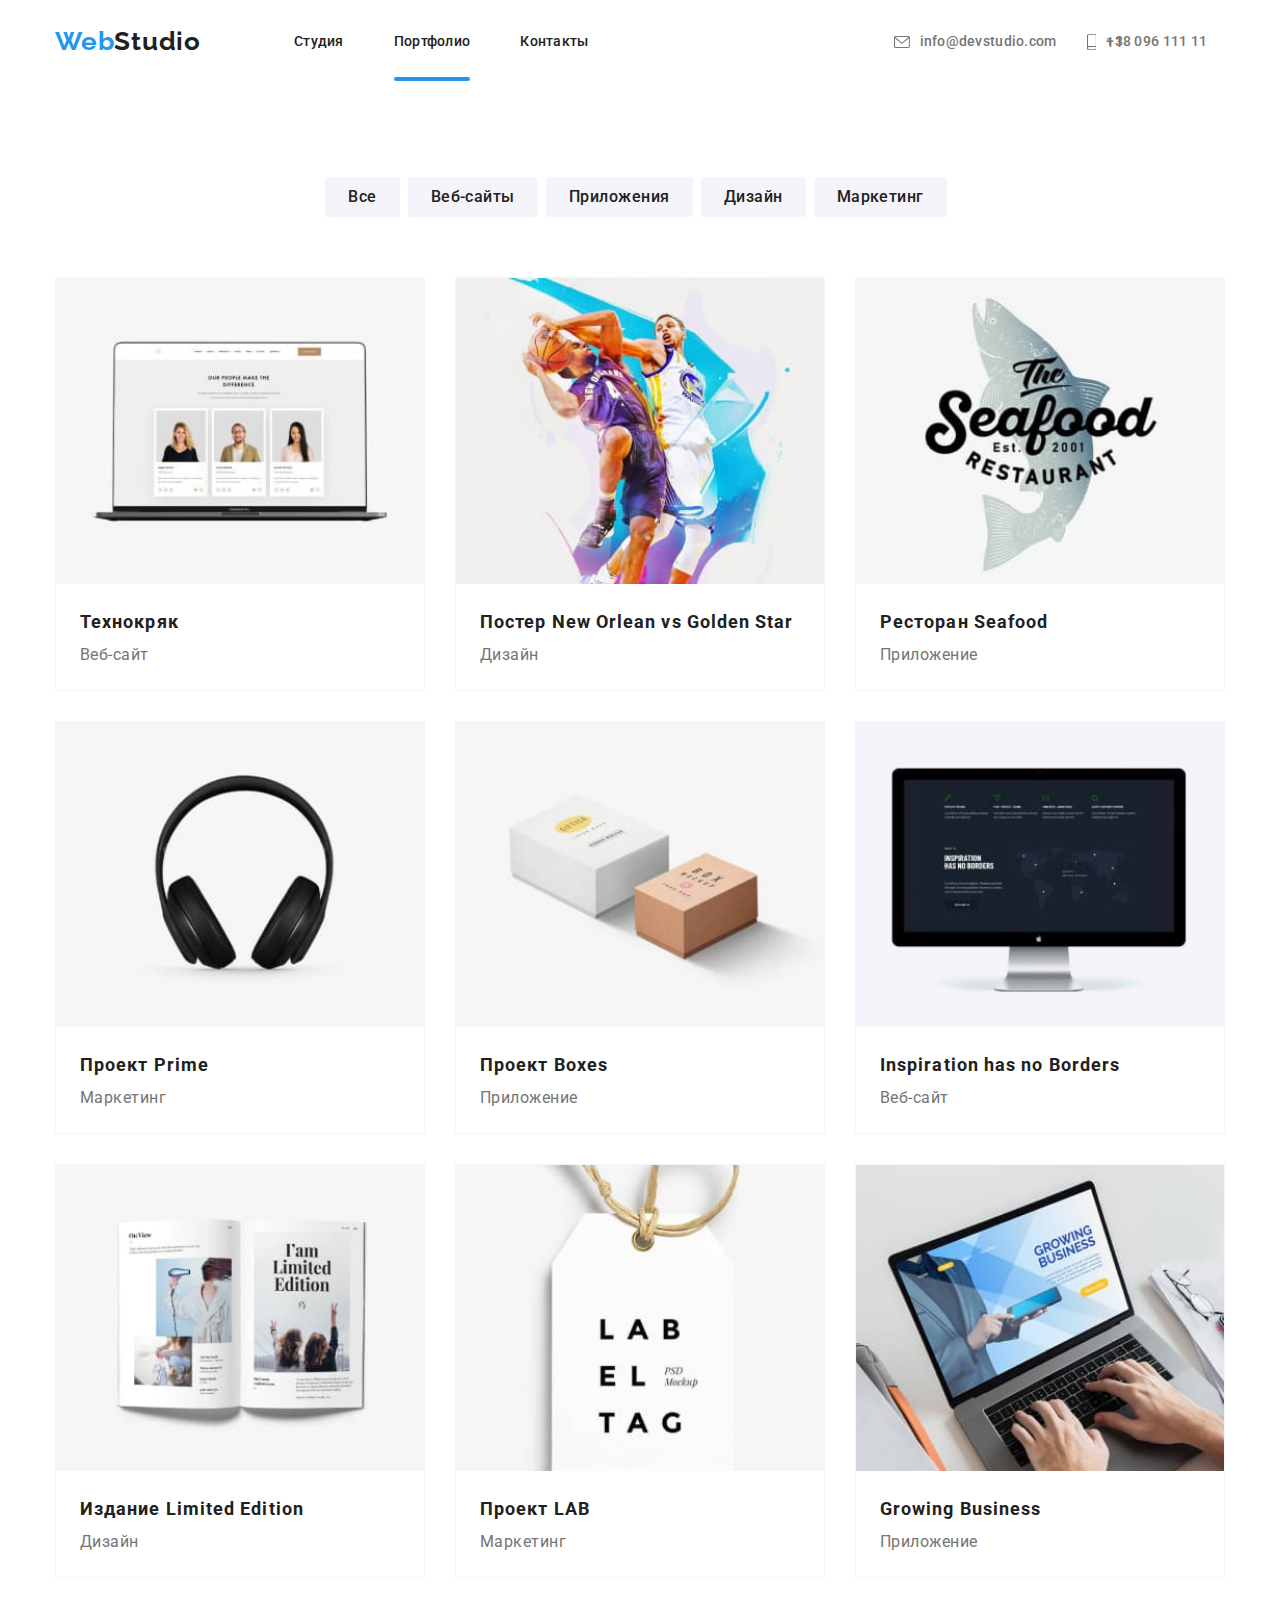
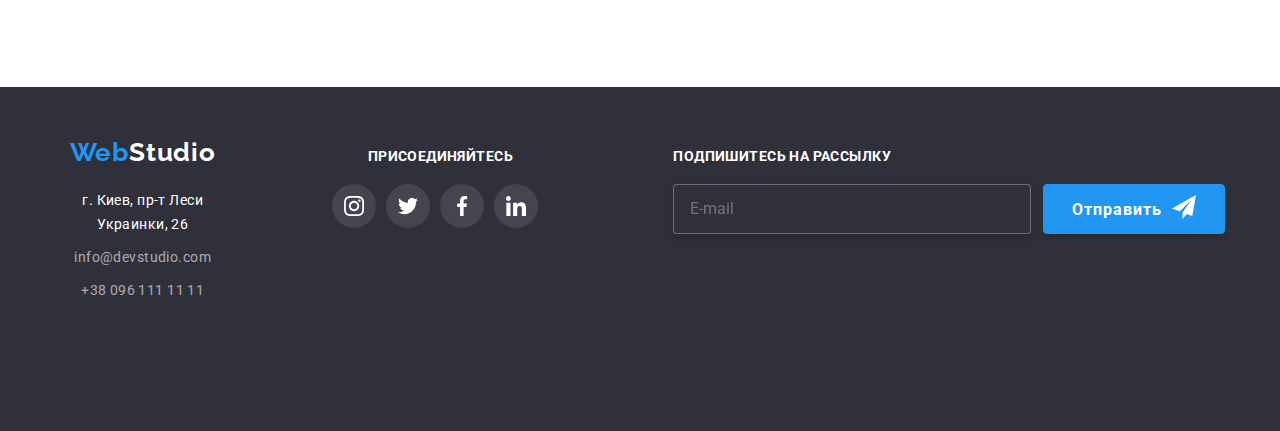
==== commit 3c1f0610: "fixed team centering" ====
--- a/portfolio.html
+++ b/portfolio.html
@@ -119,7 +119,7 @@
                     <li class="examples-card">
                         <a class="card-link list" href="#">
                             <div class="examples-photo">
-                                <img class="examples-img" src="./images/mobile/portfolio/starimg.jpg"
+                                <img class="examples-img" src="./images/tablet/portfolio/starimg.jpg"
                                     alt="Постер New Orlean vs Golden Star" srcset="
                                 ./images/desctop/portfolio/starimg@2x.jpg 270W,
                                 ./images/tablet/portfolio/starimg.jpg 354W,
@@ -148,7 +148,7 @@
                     <li class="examples-card">
                         <a class="card-link list" href="#">
                             <div class="examples-photo">
-                                <img class="examples-img" src="./images/mobile/portfolio/seafoodimg.jpg"
+                                <img class="examples-img" src="./images/tablet/portfolio/seafoodimg.jpg"
                                     alt="Ресторан Seafood" srcset="
                                 ./images/desctop/portfolio/seafoodimg@2x.jpg 270W,
                                 ./images/tablet/portfolio/seafoodimg.jpg 354W,
@@ -177,7 +177,7 @@
                     <li class="examples-card">
                         <a class="card-link list" href="#">
                             <div class="examples-photo">
-                                <img class="examples-img" src="./images/mobile/portfolio/primeimg.jpg"
+                                <img class="examples-img" src="./images/tablet/portfolio/primeimg.jpg"
                                     alt="Проект Prime" srcset="
                                 ./images/desctop/portfolio/primeimg@2x.jpg 270W,
                                 ./images/tablet/portfolio/primeimg.jpg 354W,
@@ -206,7 +206,7 @@
                     <li class="examples-card">
                         <a class="card-link list" href="#">
                             <div class="examples-photo">
-                                <img class="examples-img" src="./images/mobile/portfolio/boximg.jpg" alt="Проект Boxes"
+                                <img class="examples-img" src="./images/tablet/portfolio/boximg.jpg" alt="Проект Boxes"
                                     srcset="
                                 ./images/desctop/portfolio/boximg@2x.jpg 270W,
                                 ./images/tablet/portfolio/boximg.jpg 354W,
@@ -235,7 +235,7 @@
                     <li class="examples-card">
                         <a class="card-link list" href="#">
                             <div class="examples-photo">
-                                <img class="examples-img" src="./images/mobile/portfolio/websimg.jpg"
+                                <img class="examples-img" src="./images/tablet/portfolio/websimg.jpg"
                                     alt="Inspiration has no Borders" srcset="
                                 ./images/desctop/portfolio/websimg@2x.jpg 270W,
                                 ./images/tablet/portfolio/websimg.jpg 354W,
@@ -264,7 +264,7 @@
                     <li class="examples-card">
                         <a class="card-link list" href="#">
                             <div class="examples-photo">
-                                <img class="examples-img" src="./images/mobile/portfolio/limitedimg.jpg"
+                                <img class="examples-img" src="./images/tablet/portfolio/limitedimg.jpg"
                                     alt="Издание Limited Edition" srcset="
                                 ./images/desctop/portfolio/limitedimg@2x.jpg 270W,
                                 ./images/tablet/portfolio/limitedimg.jpg 354W,
@@ -293,7 +293,7 @@
                     <li class="examples-card">
                         <a class="card-link list" href="#">
                             <div class="examples-photo">
-                                <img class="examples-img" src="./images/mobile/portfolio/labimg.jpg" alt="Проект LAB"
+                                <img class="examples-img" src="./images/tablet/portfolio/labimg.jpg" alt="Проект LAB"
                                     srcset="
                                 ./images/desctop/portfolio/labimg@2x.jpg 270W,
                                 ./images/tablet/portfolio/labimg.jpg 354W,
@@ -307,9 +307,7 @@
                                     <p>
                                         Lorem ipsum dolor sit amet consectetur adipisicing elit. Tempore iste repellat
                                         pariatur
-                                        error illum fugiat voluptatibus debitis doloribus? Consectetur non voluptate,
-                                        nisi
-                                        veritatis soluta iste enim accusamus neque error praesentium!
+                                        error illum fugiat voluptatibus debitis doloribus?
                                     </p>
                                 </div>
                             </div>
@@ -322,7 +320,7 @@
                     <li class="examples-card">
                         <a class="card-link list" href="#">
                             <div class="examples-photo">
-                                <img class="examples-img" src="./images/mobile/portfolio/businessimg.jpg"
+                                <img class="examples-img" src="./images/tablet/portfolio/businessimg.jpg"
                                     alt="Growing Business" srcset="
                                 ./images/desctop/portfolio/businessimg@2x.jpg 270W,
                                 ./images/tablet/portfolio/businessimg.jpg 354W,
--- a/css/main.min.css
+++ b/css/main.min.css
@@ -7,5 +7,5 @@
  sans-serif;src:url("https://fonts.googleapis.com/css2?family=Roboto&display=swap");font-style:normal;font-weight:400}@font-face{font-family:'Roboto',  sans-serif;src:url("https://fonts.googleapis.com/css2?family=Roboto:wght@700&display=swap");font-style:normal;font-weight:700}@font-face{font-family:'Roboto',  sans-serif;src:url("https://fonts.googleapis.com/css2?family=Roboto:wght@900&display=swap");font-style:normal;font-weight:900}.logo-link{display:block;font-family:'Raleway',- sans-serif;font-weight:700;font-size:24px;line-height:1.167;letter-spacing:0.03em}.header-box,.menu,.address li,.client,.clients-logo{display:-webkit-box;display:-ms-flexbox;display:flex;-webkit-box-align:center;-ms-flex-align:center;align-items:center}.hero .hero-btn,.subscription-btn{font:roboto;background-color:#2196F3;color:#fff;border:1px solid #2196F3;border-radius:4px;padding:10px 32px;height:50px;-webkit-box-shadow:0px 4px 4px rgba(0,0,0,0.2);box-shadow:0px 4px 4px rgba(0,0,0,0.2);font-weight:bold;font-size:16px;line-height:1.875;letter-spacing:0.06em}.section-h,.team h2,.regular-clients h2{font-family:Roboto;font-style:normal;font-weight:700;font-size:36px;line-height:1.167;letter-spacing:0.03em}.advantages-item h3,.about-txt h3,.subscription-h{font-family:Roboto;font-style:normal;font-weight:700;font-size:14px;line-height:1.143;letter-spacing:0.03em}.advantages-item p,.contacts,.contacts a{font-family:Roboto;font-weight:400;font-size:14px;line-height:1.72;letter-spacing:0.03em}.filter,.filter-btn.anchor{font-style:normal;font-weight:500;font-size:16px;line-height:1.625;letter-spacing:0.03em}@media screen and (min-width: 1200px){.logo-link{font-size:26px;line-height:1.19}}.logo-link span{color:#2196F3}.logo-link .header{color:#212121;margin:0px}.footer-logo{margin-bottom:20px}.footer-logo .footer{color:#fff}body{color:#757575;font-family:'Roboto', sans-serif;list-style:none;text-decoration:none}.list,.nav-item{list-style:none;text-decoration:none}.container{width:100%;padding-right:15px;padding-left:15px;-webkit-box-pack:center;-ms-flex-pack:center;justify-content:center}@media screen and (min-width: 480px){.container{width:480px}}@media screen and (min-width: 768px){.container{width:768px;margin:0 auto}}@media screen and (min-width: 1200px){.container{display:-webkit-box;display:-ms-flexbox;display:flex;width:1200px;margin:0 auto;padding-bottom:94px}}img{display:block;max-width:100%;height:auto}.header-box{width:100%;padding:0px 15px}@media screen and (min-width: 768px){.header-box{display:-webkit-box;display:-ms-flexbox;display:flex;margin:0px auto;width:768px}}@media screen and (min-width: 1200px){.header-box{display:-webkit-box;display:-ms-flexbox;display:flex;margin:0px auto;width:1200px}}@media screen and (max-width: 767px){.menu{display:-webkit-box;display:-ms-flexbox;display:flex;-webkit-box-pack:justify;-ms-flex-pack:justify;justify-content:space-between;-webkit-box-align:center;-ms-flex-align:center;align-items:center;padding:16px 15px}}@media screen and (min-width: 768px){.menu{-ms-flex-pack:distribute;justify-content:space-around;width:768px}}.logo{font-size:24px}@media screen and (min-width: 768px){.logo{margin-top:26px;margin-bottom:26px;margin-right:88px}}@media screen and (min-width: 1200px){.logo{margin-right:93px}}@media screen and (max-width: 767px){.menu-btn{display:-webkit-inline-box;display:-ms-inline-flexbox;display:inline-flex;width:40px;margin:0;padding:0;border:0;background-color:transparent}}@media screen and (min-width: 768px){.menu-btn{display:none}}.menu-btn :hover{color:#2196F3}.menu-btn .icon-close{display:none;fill:currentColor}.menu-btn .icon-menu{display:block;fill:currentColor}.menu-btn.is-open .icon-close{display:block;fill:currentColor}.menu-btn.is-open .icon-menu{display:none;fill:currentColor}.menu{width:100%}@media screen and (max-width: 767px){.menu{width:100%;position:relative}}@media screen and (min-width: 768px){.menu{display:-webkit-box;display:-ms-flexbox;display:flex;-ms-flex-pack:distribute;justify-content:space-around}}@media screen and (max-width: 767px){.menu-container{position:absolute;display:none;text-align:center;top:100%;left:0;width:100%;font-size:18px;background-color:#fff;border-top:1px solid #F5F4FA;padding:60px 0;-webkit-transform:translateY(-110%);transform:translateY(-110%);z-index:1;-webkit-transition:-webkit-transform 250ms cubic-bezier(0.4, 0, 0.2, 1);transition:-webkit-transform 250ms cubic-bezier(0.4, 0, 0.2, 1);transition:transform 250ms cubic-bezier(0.4, 0, 0.2, 1);transition:transform 250ms cubic-bezier(0.4, 0, 0.2, 1), -webkit-transform 250ms cubic-bezier(0.4, 0, 0.2, 1)}.menu-container.is-open{display:block;-webkit-transform:translateY(0);transform:translateY(0)}}@media screen and (min-width: 768px){.menu-container{display:-webkit-box;display:-ms-flexbox;display:flex;-webkit-box-pack:justify;-ms-flex-pack:justify;justify-content:space-between}}.nav-list{text-align:center}@media screen and (min-width: 768px){.nav-list{display:-webkit-box;display:-ms-flexbox;display:flex;margin-right:84px}}@media screen and (min-width: 1200px){.nav-list{margin-right:0px}}.nav-list .navigation-item.curent ::after{content:"";width:66px;height:4px;background:#2196F3;border-radius:2px;-webkit-box-pack:center;-ms-flex-pack:center;justify-content:center;margin-top:8px;display:block;margin-left:auto;margin-right:auto}@media screen and (min-width: 768px){.nav-list .navigation-item.curent ::after{display:-webkit-box;display:-ms-flexbox;display:flex;margin-top:27px;width:100%}}@media screen and (min-width: 768px){.navigation-item:not(:last-child){margin-right:50px}}.nav-item{display:block;margin-bottom:40px;font-size:14px;font-weight:500;line-height:1.14;letter-spacing:0.02em;color:#212121;-webkit-transition-property:color;transition-property:color;-webkit-transition:-webkit-transform 250ms cubic-bezier(0.4, 0, 0.2, 1);transition:-webkit-transform 250ms cubic-bezier(0.4, 0, 0.2, 1);transition:transform 250ms cubic-bezier(0.4, 0, 0.2, 1);transition:transform 250ms cubic-bezier(0.4, 0, 0.2, 1), -webkit-transform 250ms cubic-bezier(0.4, 0, 0.2, 1)}@media screen and (min-width: 768px){.nav-item{padding-top:32px;margin-bottom:0px}}.nav-item:hover,.nav-item:focus{color:#2196F3}@media screen and (max-width: 767px){.address .item:not(:last-child){margin-bottom:16px}}@media screen and (min-width: 768px){.address{padding-top:21px}.address .item:not(:last-child){margin-bottom:10px}}@media screen and (min-width: 1200px){.address{display:-webkit-box;display:-ms-flexbox;display:flex;-webkit-box-align:center;-ms-flex-align:center;align-items:center;font-size:14px;margin-left:305px;padding-top:32px}.address .item:not(:last-child){margin:0 30px 0 0}}.address .address-item{font-family:Roboto;font-style:normal;font-weight:500;font-size:14px;line-height:1.142px;letter-spacing:0.02em;color:#757575;margin-left:auto;margin-right:auto;-webkit-transition-property:color;transition-property:color;-webkit-transition:-webkit-transform 250ms cubic-bezier(0.4, 0, 0.2, 1);transition:-webkit-transform 250ms cubic-bezier(0.4, 0, 0.2, 1);transition:transform 250ms cubic-bezier(0.4, 0, 0.2, 1);transition:transform 250ms cubic-bezier(0.4, 0, 0.2, 1), -webkit-transform 250ms cubic-bezier(0.4, 0, 0.2, 1)}@media screen and (min-width: 768px){.address .address-item{margin-left:0px;font-size:12px;display:-webkit-box;display:-ms-flexbox;display:flex;-webkit-box-align:center;-ms-flex-align:center;align-items:center}}@media screen and (min-width: 1200px){.address .address-item{margin-left:0px;font-size:14px;display:-webkit-box;display:-ms-flexbox;display:flex;-webkit-box-align:center;-ms-flex-align:center;align-items:center}}.address .address-item:hover,.address .address-item:focus,.address .address-item:hover svg,.address .address-item:focus svg{color:#2196F3;fill:#2196F3}.address .icon-address{display:inline-block;vertical-align:middle;margin-right:8px;fill:#757575;-webkit-transition-property:color, -webkit-transform;transition-property:color, -webkit-transform;transition-property:color, transform;transition-property:color, transform, -webkit-transform;-webkit-transition:-webkit-transform 250ms cubic-bezier(0.4, 0, 0.2, 1);transition:-webkit-transform 250ms cubic-bezier(0.4, 0, 0.2, 1);transition:transform 250ms cubic-bezier(0.4, 0, 0.2, 1);transition:transform 250ms cubic-bezier(0.4, 0, 0.2, 1), -webkit-transform 250ms cubic-bezier(0.4, 0, 0.2, 1)}@media screen and (min-width: 768px){.address .icon-address{margin-right:10px}}.address .mail{width:16px;height:12px}.address .tell{width:10px;height:16px}.hero{text-align:center;justify-items:center;margin:0 auto;padding-top:118px;padding-bottom:118px;background-color:#2F303A;color:#fff;background-image:-webkit-gradient(linear, left top, right top, from(rgba(47,48,58,0.4)), to(rgba(47,48,58,0.4))),url(../images/mobile/heroimg.jpg);background-image:linear-gradient(to right, rgba(47,48,58,0.4), rgba(47,48,58,0.4)),url(../images/mobile/heroimg.jpg);background-size:cover;background-repeat:no-repeat;background-position:center}@media (-webkit-min-device-pixel-ratio: 2), (min-resolution: 2dppx){.hero{background-image:-webkit-gradient(linear, left top, right top, from(rgba(47,48,58,0.4)), to(rgba(47,48,58,0.4))),url(../images/mobile/heroimg@2x.jpg);background-image:linear-gradient(to right, rgba(47,48,58,0.4), rgba(47,48,58,0.4)),url(../images/mobile/heroimg@2x.jpg)}}@media screen and (min-width: 480px){.hero{width:480px;background-image:-webkit-gradient(linear, left top, right top, from(rgba(47,48,58,0.4)), to(rgba(47,48,58,0.4))),url(../images/tablet/heroimg.jpg);background-image:linear-gradient(to right, rgba(47,48,58,0.4), rgba(47,48,58,0.4)),url(../images/tablet/heroimg.jpg)}}@media screen and (min-width: 480px) and (-webkit-min-device-pixel-ratio: 2), screen and (min-width: 480px) and (min-resolution: 2dppx){.hero{background-image:-webkit-gradient(linear, left top, right top, from(rgba(47,48,58,0.4)), to(rgba(47,48,58,0.4))),url(../images/tablet/heroimg@2x.jpg);background-image:linear-gradient(to right, rgba(47,48,58,0.4), rgba(47,48,58,0.4)),url(../images/tablet/heroimg@2x.jpg)}}@media screen and (min-width: 768px){.hero{width:768px;background-image:-webkit-gradient(linear, left top, right top, from(rgba(47,48,58,0.4)), to(rgba(47,48,58,0.4))),url(../images/desctop/heroimg.jpg);background-image:linear-gradient(to right, rgba(47,48,58,0.4), rgba(47,48,58,0.4)),url(../images/desctop/heroimg.jpg)}}@media screen and (min-width: 768px) and (-webkit-min-device-pixel-ratio: 2), screen and (min-width: 768px) and (min-resolution: 2dppx){.hero{background-image:-webkit-gradient(linear, left top, right top, from(rgba(47,48,58,0.4)), to(rgba(47,48,58,0.4))),url(../images/desctop/heroimg@2x.jpg);background-image:linear-gradient(to right, rgba(47,48,58,0.4), rgba(47,48,58,0.4)),url(../images/desctop/heroimg@2x.jpg)}}@media screen and (min-width: 1200px){.hero{width:100%;padding-top:200px;padding-bottom:200px}}.hero-title{font-weight:900;font-size:26px;line-height:1.615;text-transform:uppercase;margin:0 auto 30px}@media screen and (min-width: 480px){.hero-title{width:360px}}@media screen and (min-width: 1200px){.hero-title{width:696px;font-size:44px;line-height:1.36;letter-spacing:0.06em}}.hero .hero-btn{-webkit-transition-property:-webkit-box-shadow;transition-property:-webkit-box-shadow;transition-property:box-shadow;transition-property:box-shadow, -webkit-box-shadow;-webkit-transition:-webkit-transform 250ms cubic-bezier(0.4, 0, 0.2, 1);transition:-webkit-transform 250ms cubic-bezier(0.4, 0, 0.2, 1);transition:transform 250ms cubic-bezier(0.4, 0, 0.2, 1);transition:transform 250ms cubic-bezier(0.4, 0, 0.2, 1), -webkit-transform 250ms cubic-bezier(0.4, 0, 0.2, 1)}.hero .hero-btn:focus,.hero .hero-btn:hover{font:roboto;background-color:#fff;color:#2196F3;border:1px solid #fff;cursor:pointer;-webkit-box-shadow:0px 4px 4px rgba(0,0,0,0.15);box-shadow:0px 4px 4px rgba(0,0,0,0.15)}.backdrop{position:fixed;top:0%;left:0%;width:100%;height:100%;padding:93px 15px 94px 15px;background-color:rgba(0,0,0,0.2);overflow-y:scroll;z-index:2}@media screen and (min-width: 768px){.backdrop{padding-top:208px;padding-right:159px;padding-left:159px}}@media screen and (min-width: 1200px){.backdrop{width:100%;padding:0px}}.backdrop.is-hidden{opacity:0;pointer-events:none}.modal{background-color:#fff;padding-bottom:40px;margin-left:auto;margin-right:auto;width:290px}@media screen and (min-width: 480px){.modal{width:450px}}@media screen and (min-width: 1200px){.modal{position:absolute;top:50%;left:50%;-webkit-transform:translate(-50%, -50%);transform:translate(-50%, -50%);width:528px;padding-bottom:40px}}.close{display:-webkit-box;display:-ms-flexbox;display:flex;width:30px;height:30px;margin-top:8px;margin-right:8px;margin-left:auto;border:1px solid #F5F4FA;border-radius:50%;background-color:transparent}.close svg{-webkit-box-pack:center;-ms-flex-pack:center;justify-content:center;margin:auto;width:16px;height:16px;fill:#2F303A}.close:hover svg,.close:focus svg{fill:#2196F3;cursor:pointer}.form-box h2{text-align:center;color:#212121;font-size:20px;line-height:1.15}.form-box{color:#757575;margin:40px}@media screen and (min-width: 1200px){.form-box{margin-top:12px;margin-right:40px;margin-bottom:30px;margin-left:40px}}.inputs{margin-top:12px;margin-bottom:10px;width:100%}.intut-data{display:-webkit-box;display:-ms-flexbox;display:flex;-webkit-box-orient:vertical;-webkit-box-direction:normal;-ms-flex-direction:column;flex-direction:column;margin-bottom:10px;position:relative}.intut-data svg{position:absolute;fill:#212121;bottom:13.5px;left:12px;width:18px;height:18px}.intyt-name-h{display:block;text-align:start;margin-bottom:4px;font-size:12px;line-height:1.167;letter-spacing:0.01em}.text-data{padding-top:12px;padding-bottom:12px;padding-left:42px;cursor:pointer;font-size:16px;border:1px solid rgba(33,33,33,0.2);border-radius:4px;-webkit-transition-duration:250ms;transition-duration:250ms;-webkit-transition-timing-function:cubic-bezier(0.4, 0, 0.2, 1);transition-timing-function:cubic-bezier(0.4, 0, 0.2, 1)}.text-data:focus,.text-data:hover,.comment:focus,.comment:hover{border-color:#2196F3;outline:none;cursor:pointer;-webkit-transition-duration:250ms;transition-duration:250ms;-webkit-transition-timing-function:cubic-bezier(0.4, 0, 0.2, 1);transition-timing-function:cubic-bezier(0.4, 0, 0.2, 1)}.text-data:focus+.form-icon{fill:#2196F3}.comment{cursor:pointer;font-size:16px;border:1px solid rgba(33,33,33,0.2);border-radius:4px;color:#757575;width:120px;padding:12px 16px;resize:none;-webkit-transition-duration:250ms;transition-duration:250ms;-webkit-transition-timing-function:cubic-bezier(0.4, 0, 0.2, 1);transition-timing-function:cubic-bezier(0.4, 0, 0.2, 1)}@media screen and (min-width: 480px){.comment{width:370px}}@media screen and (min-width: 1200px){.comment{width:448px}}.license{color:#757575}.contract{-webkit-box-pack:start;-ms-flex-pack:start;justify-content:start;font-size:12px;line-height:1.17;letter-spacing:0.03em}@media screen and (min-width: width 1200px){.contract{font-size:14px;line-height:1.714}}.checkbox-input{-webkit-appearance:none;-moz-appearance:none;appearance:none;position:absolute}.link-contract{color:#2196F3;-webkit-text-decoration-color:#2196F3;text-decoration-color:#2196F3}.checkbox-svg{display:inline-block;width:15px;height:15px}.checkbox-input:checked+.checkbox-svg{background-color:#2196F3;border-color:transparent}.form-btn{padding:10px 55px;font-weight:bold;font-size:16px;line-height:1.875;color:#fff;background-color:#2196F3;border-color:#2196F3;-webkit-box-shadow:0px 4px 4px rgba(0,0,0,0.15);box-shadow:0px 4px 4px rgba(0,0,0,0.15);border-radius:4px}.advantages{margin-left:auto;margin-right:auto;padding-top:60px;padding-bottom:60px;-webkit-box-pack:center;-ms-flex-pack:center;justify-content:center}@media screen and (min-width: 1200px){.advantages{padding-top:94px;padding-bottom:0px}}.advantages-list li:not(:last-child){margin-bottom:30px}@media screen and (min-width: 768px){.advantages-list{display:-webkit-box;display:-ms-flexbox;display:flex;-ms-flex-wrap:wrap;flex-wrap:wrap;margin:-15px}}@media screen and (min-width: 1200px){.advantages-list{-ms-flex-pack:distribute;justify-content:space-around}}.advantages-item{display:block;width:100%}@media screen and (min-width: 768px){.advantages-item{width:354px;margin:15px}.container .advantages-item{padding-right:-15px;padding-left:-15px}}@media screen and (min-width: 1200px){.advantages-item{width:270px}}.advantages-item h3{text-align:center;text-transform:uppercase;color:#212121;margin:0;margin-bottom:10px}@media screen and (min-width: 768px){.advantages-item h3{text-align:left}}.advantages-item p{margin:0}.advantages-item::before{display:block;height:120px;width:100%;content:'';background:#F5F4FA;background-repeat:no-repeat;background-size:contain;background-position:center;border-radius:4px;margin-bottom:30px;background-size:70px}.icon-antenna::before{background-image:url(../images/icons/antenna.svg)}.icon-clock::before{background-image:url(../images/icons/clock.svg)}.icon-diagram::before{background-image:url(../images/icons/diagram.svg)}.icon-astronaut::before{background-image:url(../images/icons/astronaut.svg)}.about-us{display:none}@media screen and (min-width: 1200px){.about-us{display:block}}.section-h{text-align:center;color:#212121;margin-bottom:50px}.about-list{display:-webkit-box;display:-ms-flexbox;display:flex}.about-list .item{position:relative}.about-list .item:not(:last-child){margin-right:30px}.about-txt{display:-webkit-box;display:-ms-flexbox;display:flex;position:absolute;-webkit-box-align:center;-ms-flex-align:center;align-items:center;background:rgba(47,48,58,0.8);bottom:0px;right:0;-webkit-transform:translateY(0px);transform:translateY(0px);width:100%;height:70px;-webkit-box-pack:center;-ms-flex-pack:center;justify-content:center;color:#fff}.about-txt h3{display:block;width:100%;text-align:center;text-transform:uppercase}.team{background-color:#F5F4FA;padding-top:60px;padding-bottom:60px}@media screen and (min-width: 1200px){.team{padding-top:94px;padding-bottom:0px}}.team h2{font-size:28px;line-height:1.1719;text-align:center;color:#212121;margin-bottom:30px}@media screen and (min-width: 1200px){.team h2{font-size:28px}}@media screen and (min-width: 768px){.team-list{display:-webkit-box;display:-ms-flexbox;display:flex;-ms-flex-wrap:wrap;flex-wrap:wrap;margin:-15px}}.team-card{width:100%;margin-bottom:30px;background-color:#fff;-webkit-box-shadow:0px 1px 3px rgba(0,0,0,0.12),0px 1px 1px rgba(0,0,0,0.14),0px 2px 1px rgba(0,0,0,0.2);box-shadow:0px 1px 3px rgba(0,0,0,0.12),0px 1px 1px rgba(0,0,0,0.14),0px 2px 1px rgba(0,0,0,0.2);border-radius:5px}@media screen and (min-width: 768px){.team-card{width:354px;margin:15px}}@media screen and (min-width: 1200px){.team-card{width:270px}}.trumb{position:relative;width:100%}.trumb>img{display:block;width:100%;height:100%;margin:0px}.card-des>h3{font-weight:500;font-size:16px;line-height:1.187;letter-spacing:0.03em;color:#212121;margin:0;margin-bottom:10px;text-align:center}.card-des p{font-size:16px;line-height:1.1875;text-align:center;letter-spacing:0.03em;color:#757575}.card-des{border-right:1px solid 3 transparent;padding-top:30px;border-bottom:1px solid transparent;border-left:1px solid transparent;border-right:1px solid transparent;border-radius:5px}.social{list-style:none;display:-webkit-box;display:-ms-flexbox;display:flex;-webkit-box-pack:center;-ms-flex-pack:center;justify-content:center;margin-top:16px;margin-right:auto;margin-bottom:24px;margin-left:auto}@media screen and (min-width: 480px){.social{margin:16px 122px 24px 122px}}@media screen and (min-width: 768px){.social{margin:16px 74px 24px 74px}}@media screen and (min-width: 768px){.social{margin:16px 32px 24px 32px}}.social-item{display:-webkit-box;display:-ms-flexbox;display:flex}.social-link{display:-webkit-box;display:-ms-flexbox;display:flex;-webkit-box-pack:center;-ms-flex-pack:center;justify-content:center;-webkit-box-align:center;-ms-flex-align:center;align-items:center;width:44px;height:44px;border-radius:50%;background:#fff;margin-right:10px;-webkit-transition-property:background;transition-property:background;-webkit-transition-duration:250ms;transition-duration:250ms;-webkit-transition-timing-function:cubic-bezier(0.4, 0, 0.2, 1);transition-timing-function:cubic-bezier(0.4, 0, 0.2, 1);-webkit-transition-delay:0;transition-delay:0}.social-icon{display:block;-webkit-box-align:center;-ms-flex-align:center;align-items:center;height:20px;width:20px;fill:#AFB1B8;background-position:center}.social-link:hover,.social-link:focus,.social-link:hover svg,.social-link:focus svg{background:#2196F3;fill:#fff}.regular-clients{width:100%;padding-bottom:60px;padding-top:60px;padding-right:15px;padding-left:15px;margin:0px auto}@media screen and (min-width: 1200px){.regular-clients{width:1200px;margin:0 auto;padding-right:15px;padding-left:15px;padding-top:94px;padding-bottom:94px}}.regular-clients h2{font-size:28px;line-height:1.1719;text-align:center;color:#212121;margin-bottom:30px}@media screen and (min-width: 1200px){.regular-clients h2{margin-bottom:50px;font-size:36px}}.clients{display:-webkit-box;display:-ms-flexbox;display:flex;-ms-flex-wrap:wrap;flex-wrap:wrap;margin:0px auto}@media screen and (min-width: 480px){.clients{margin:-15px -15px -15px -15px}}@media screen and (min-width: 1200px){.clients{-ms-flex-wrap:nowrap;flex-wrap:nowrap}}.client{-webkit-box-pack:center;-ms-flex-pack:center;justify-content:center;height:90px;width:100%;margin:15px;border:1px solid #AFB1B8;border-radius:4px}@media screen and (min-width: 480px){.client{margin:15px;width:210px}}@media screen and (min-width: 768px){.client{width:226px}}@media screen and (min-width: 1200px){.client{width:170px}}.client :last-child{margin-right:0px}.clients-logo{-webkit-box-pack:center;-ms-flex-pack:center;justify-content:center;width:170px;height:90px;fill:#AFB1B8;-webkit-transition-property:fill;transition-property:fill;-webkit-transition-duration:250ms;transition-duration:250ms;-webkit-transition-timing-function:cubic-bezier(0.4, 0, 0.2, 1);transition-timing-function:cubic-bezier(0.4, 0, 0.2, 1);-webkit-transition-delay:0;transition-delay:0}.client:hover,.client:focus,.client:hover svg,.client:focus svg{border-color:#2196F3;fill:#2196F3}footer{background-color:#2F303A}.content{display:-webkit-box;display:-ms-flexbox;display:flex;-webkit-box-orient:vertical;-webkit-box-direction:normal;-ms-flex-direction:column;flex-direction:column;width:100%;padding:60px 0px;margin:0 auto}@media screen and (min-width: 768px){.content{-webkit-box-orient:horizontal;-webkit-box-direction:normal;-ms-flex-direction:row;flex-direction:row;-ms-flex-wrap:wrap;flex-wrap:wrap;width:768px;padding:60px 89px 60px 76px;-ms-flex-pack:distribute;justify-content:space-around;-webkit-box-align:baseline;-ms-flex-align:baseline;align-items:baseline}}@media screen and (min-width: 1200px){.content{-ms-flex-wrap:nowrap;flex-wrap:nowrap;-webkit-box-align:baseline;-ms-flex-align:baseline;align-items:baseline;-ms-flex-pack:distribute;justify-content:space-around;width:1200px;padding:0 15px;margin:0 auto}}.logo-addres{display:block;margin:0px auto 60px;text-align:center}@media screen and (min-width: 1200px){.logo-addres{display:block;width:231px;padding-top:50px;margin-right:70px}}.contacts{color:#fff;font-style:normal}@media screen and (min-width: 1200px){.contacts{padding-bottom:60px}}.contacts a{color:rgba(255,255,255,0.6);font-style:normal;margin-bottom:9px}.contacts-list{margin-bottom:9px}.address-item :last-child{margin-bottom:0px}.join{-ms-flex-pack:distribute;justify-content:space-around;-webkit-box-align:left;-ms-flex-align:left;align-items:left;margin-bottom:60px}@media screen and (min-width: 1200px){.join{margin-bottom:0px;margin-right:93px}}.join-title{text-align:center;font-family:Roboto;font-style:normal;font-weight:bold;font-size:14px;line-height:1.1429;letter-spacing:0.03em;text-transform:uppercase;color:#fff;margin-bottom:20px}.join .social{list-style:none;display:-webkit-box;display:-ms-flexbox;display:flex;-ms-flex-pack:distribute;justify-content:space-around}.footer-icon{display:-webkit-box;display:-ms-flexbox;display:flex;-webkit-box-pack:center;-ms-flex-pack:center;justify-content:center;-webkit-box-align:center;-ms-flex-align:center;align-items:center;width:44px;height:44px;border-radius:50%;background-color:rgba(255,255,255,0.1);margin-right:10px;-webkit-transition-property:background;transition-property:background;-webkit-transition:-webkit-transform 250ms cubic-bezier(0.4, 0, 0.2, 1);transition:-webkit-transform 250ms cubic-bezier(0.4, 0, 0.2, 1);transition:transform 250ms cubic-bezier(0.4, 0, 0.2, 1);transition:transform 250ms cubic-bezier(0.4, 0, 0.2, 1), -webkit-transform 250ms cubic-bezier(0.4, 0, 0.2, 1)}.footer-icon:hover,.footer-icon:focus{background:#2196F3}.icon{width:20px;height:20px;display:-webkit-box;display:-ms-flexbox;display:flex;fill:#fff}@media screen and (max-width: 767px){.subscription-form{width:100%;text-align:center}}.subscription{-webkit-box-orient:horizontal;-webkit-box-direction:normal;-ms-flex-direction:row;flex-direction:row}@media screen and (min-width: 1200px){.subscription{display:-webkit-box;display:-ms-flexbox;display:flex}}.subscription-h{text-transform:uppercase;margin-bottom:20px;color:#fff}@media screen and (min-width: 768px) and (max-width: 1200px){.subscription-h{text-align:center}}.subscription-input{background-color:#2F303A;font-weight:normal;font-size:16px;line-height:20px;color:rgba(255,255,255,0.6);border:1px solid rgba(255,255,255,0.3);-webkit-box-sizing:border-box;box-sizing:border-box;-webkit-filter:drop-shadow(0px 4px 4px rgba(0,0,0,0.15));filter:drop-shadow(0px 4px 4px rgba(0,0,0,0.15));border-radius:4px;width:93%;height:50px;margin-bottom:20px;padding-left:16px}@media screen and (min-width: 1200px){.subscription-input{display:-webkit-box;display:-ms-flexbox;display:flex;width:358px;margin-right:12px;padding-left:16px}}.subscription-btn{display:-webkit-inline-box;display:-ms-inline-flexbox;display:inline-flex;text-align:center;padding-left:28px;padding-right:28px;-webkit-box-shadow:0px 4px 4px rgba(0,0,0,0.15);box-shadow:0px 4px 4px rgba(0,0,0,0.15)}.icon-send{width:24px;height:24px;margin-left:10px}.portfolio{display:-webkit-box;display:-ms-flexbox;display:flex;-webkit-box-pack:center;-ms-flex-pack:center;justify-content:center;width:320px;padding-top:60px;padding-bottom:60px;margin:0 auto;-ms-flex-wrap:wrap;flex-wrap:wrap}@media screen and (min-width: 480px){.portfolio{width:480px;padding-top:60px;padding-bottom:60px}}@media screen and (min-width: 768px){.portfolio{width:768px}}@media screen and (min-width: 1200px){.portfolio{width:1200px;padding-top:94px;padding-bottom:94px}}.filter{color:#212121;display:-webkit-box;display:-ms-flexbox;display:flex;-ms-flex-wrap:wrap;flex-wrap:wrap;-webkit-box-pack:center;-ms-flex-pack:center;justify-content:center;margin-bottom:30px}@media screen and (max-width: width 767px){.filter{-ms-flex-wrap:nowrap;flex-wrap:nowrap;margin-bottom:40px}}@media screen and (min-width: width 768px){.filter{-ms-flex-wrap:nowrap;flex-wrap:nowrap;margin-bottom:30px}}@media screen and (min-width: width 1200px){.filter{margin-bottom:34px}}.filter-item{display:-webkit-box;display:-ms-flexbox;display:flex;-ms-flex-wrap:wrap;flex-wrap:wrap;margin-bottom:15px;margin-right:8px;border-radius:4px;color:#212121;background-color:#F5F4FA}@media screen and (max-width: width 767px){.filter-item{display:block}}.filter-btn.anchor{color:#212121;background-color:#F5F4FA;border:1px solid #F5F4FA;border-radius:4px;padding:6px 22px;text-align:center}.filter-btn:hover,.filter-btn:focus{color:#fff;background-color:#2196F3;border:1px solid #2196F3;cursor:pointer;-webkit-box-shadow:0px 4px 4px rgba(0,0,0,0.15);box-shadow:0px 4px 4px rgba(0,0,0,0.15)}.filter .filter-btn :not(:last-child){margin-right:8px}.examples{display:-webkit-box;display:-ms-flexbox;display:flex;-ms-flex-wrap:wrap;flex-wrap:wrap;width:100%;padding:0px -15px}@media screen and (min-width: 768px){.examples{width:100%;padding:0px -15px}}@media screen and (min-width: 1200px){.examples{width:1200px;padding:34px -15px 94px;margin-right:auto;margin-left:auto}}.examples-card{display:block;position:relative;margin:15px;border:1px solid #F5F4FA}@media screen and (max-width: 479px){.examples-card{width:100%}}@media screen and (min-width: 480px){.examples-card{width:calc((100%-60px)/2)}}@media screen and (min-width: 768px){.examples-card{width:354px}}@media screen and (min-width: 1200px){.examples-card{width:370px}}.examples-card:hover,.examples-card:focus{-webkit-box-shadow:0px 1px 1px rgba(0,0,0,0.12),0px 4px 4px rgba(0,0,0,0.06),1px 4px 6px rgba(0,0,0,0.16);box-shadow:0px 1px 1px rgba(0,0,0,0.12),0px 4px 4px rgba(0,0,0,0.06),1px 4px 6px rgba(0,0,0,0.16)}.examples-photo{position:relative;overflow:hidden}.examples-img{display:block;width:100%;height:auto}.card-txt{padding-top:20px;padding-bottom:20px;padding-right:24px;padding-left:24px}.card-txt h3{font-weight:700;font-size:18px;line-height:2;letter-spacing:0.06em;color:#212121}.card-link{font-weight:400;font-size:16px;line-height:1.875;letter-spacing:0.03em;color:#757575}.overlay{position:absolute;display:-webkit-box;display:-ms-flexbox;display:flex;width:100%;height:100%;top:0%;left:0%;text-align:center;opacity:0;padding:63px 24px;background-color:#2196F3;color:#fff;font-size:18px;line-height:1.56;letter-spacing:0.03em;-webkit-transform:translateY(100%);transform:translateY(100%);-webkit-transition:-webkit-transform 250ms cubic-bezier(0.4, 0, 0.2, 1);transition:-webkit-transform 250ms cubic-bezier(0.4, 0, 0.2, 1);transition:transform 250ms cubic-bezier(0.4, 0, 0.2, 1);transition:transform 250ms cubic-bezier(0.4, 0, 0.2, 1), -webkit-transform 250ms cubic-bezier(0.4, 0, 0.2, 1)}.examples-card:hover .overlay{opacity:1;-webkit-transform:translateY(0);transform:translateY(0)}
+ sans-serif;font-weight:700;font-size:24px;line-height:1.167;letter-spacing:0.03em}.header-box,.menu,.address li,.client,.clients-logo{display:-webkit-box;display:-ms-flexbox;display:flex;-webkit-box-align:center;-ms-flex-align:center;align-items:center}.hero .hero-btn,.subscription-btn{font:roboto;background-color:#2196F3;color:#fff;border:1px solid #2196F3;border-radius:4px;padding:10px 32px;height:50px;-webkit-box-shadow:0px 4px 4px rgba(0,0,0,0.2);box-shadow:0px 4px 4px rgba(0,0,0,0.2);font-weight:bold;font-size:16px;line-height:1.875;letter-spacing:0.06em}.section-h,.team h2,.regular-clients h2{font-family:Roboto;font-style:normal;font-weight:700;font-size:36px;line-height:1.167;letter-spacing:0.03em}.advantages-item h3,.about-txt h3,.subscription-h{font-family:Roboto;font-style:normal;font-weight:700;font-size:14px;line-height:1.143;letter-spacing:0.03em}.advantages-item p,.contacts,.contacts a{font-family:Roboto;font-weight:400;font-size:14px;line-height:1.72;letter-spacing:0.03em}.filter,.filter-btn.anchor{font-style:normal;font-weight:500;font-size:16px;line-height:1.625;letter-spacing:0.03em}@media screen and (min-width: 1200px){.logo-link{font-size:26px;line-height:1.19}}.logo-link span{color:#2196F3}.logo-link .header{color:#212121;margin:0px}.footer-logo{margin-bottom:20px}.footer-logo .footer{color:#fff}body{color:#757575;font-family:'Roboto', sans-serif;list-style:none;text-decoration:none}.list,.nav-item{list-style:none;text-decoration:none}.container{width:100%;padding-right:15px;padding-left:15px;-webkit-box-pack:center;-ms-flex-pack:center;justify-content:center}@media screen and (min-width: 480px){.container{width:480px;margin:0 auto}}@media screen and (min-width: 768px){.container{width:768px;margin:0 auto}}@media screen and (min-width: 1200px){.container{display:-webkit-box;display:-ms-flexbox;display:flex;width:1200px;margin:0 auto;padding-bottom:94px}}img{display:block;max-width:100%;height:auto}.header-box{width:100%;padding:0px 15px}@media screen and (min-width: 768px){.header-box{display:-webkit-box;display:-ms-flexbox;display:flex;margin:0px auto;width:768px}}@media screen and (min-width: 1200px){.header-box{display:-webkit-box;display:-ms-flexbox;display:flex;margin:0px auto;width:1200px}}@media screen and (max-width: 767px){.menu{display:-webkit-box;display:-ms-flexbox;display:flex;-webkit-box-pack:justify;-ms-flex-pack:justify;justify-content:space-between;-webkit-box-align:center;-ms-flex-align:center;align-items:center;padding:16px 15px}}@media screen and (min-width: 768px){.menu{-ms-flex-pack:distribute;justify-content:space-around;width:768px}}.logo{font-size:24px}@media screen and (min-width: 768px){.logo{margin-top:26px;margin-bottom:26px;margin-right:88px}}@media screen and (min-width: 1200px){.logo{margin-right:93px}}@media screen and (max-width: 767px){.menu-btn{display:-webkit-inline-box;display:-ms-inline-flexbox;display:inline-flex;width:40px;margin:0;padding:0;border:0;background-color:transparent}}@media screen and (min-width: 768px){.menu-btn{display:none}}.menu-btn :hover{color:#2196F3}.menu-btn .icon-close{display:none;fill:currentColor}.menu-btn .icon-menu{display:block;fill:currentColor}.menu-btn.is-open .icon-close{display:block;fill:currentColor}.menu-btn.is-open .icon-menu{display:none;fill:currentColor}.menu{width:100%}@media screen and (max-width: 767px){.menu{width:100%;position:relative}}@media screen and (min-width: 768px){.menu{display:-webkit-box;display:-ms-flexbox;display:flex;-ms-flex-pack:distribute;justify-content:space-around}}@media screen and (max-width: 767px){.menu-container{position:absolute;display:none;text-align:center;top:100%;left:0;width:100%;font-size:18px;background-color:#fff;border-top:1px solid #F5F4FA;padding:60px 0;-webkit-transform:translateY(-110%);transform:translateY(-110%);z-index:1;-webkit-transition:-webkit-transform 250ms cubic-bezier(0.4, 0, 0.2, 1);transition:-webkit-transform 250ms cubic-bezier(0.4, 0, 0.2, 1);transition:transform 250ms cubic-bezier(0.4, 0, 0.2, 1);transition:transform 250ms cubic-bezier(0.4, 0, 0.2, 1), -webkit-transform 250ms cubic-bezier(0.4, 0, 0.2, 1)}.menu-container.is-open{display:block;-webkit-transform:translateY(0);transform:translateY(0)}}@media screen and (min-width: 768px){.menu-container{display:-webkit-box;display:-ms-flexbox;display:flex;-webkit-box-pack:justify;-ms-flex-pack:justify;justify-content:space-between}}.nav-list{text-align:center}@media screen and (min-width: 768px){.nav-list{display:-webkit-box;display:-ms-flexbox;display:flex;margin-right:84px}}@media screen and (min-width: 1200px){.nav-list{margin-right:0px}}.nav-list .navigation-item.curent ::after{content:"";width:66px;height:4px;background:#2196F3;border-radius:2px;-webkit-box-pack:center;-ms-flex-pack:center;justify-content:center;margin-top:8px;display:block;margin-left:auto;margin-right:auto}@media screen and (min-width: 768px){.nav-list .navigation-item.curent ::after{display:-webkit-box;display:-ms-flexbox;display:flex;margin-top:27px;width:100%}}@media screen and (min-width: 768px){.navigation-item:not(:last-child){margin-right:50px}}.nav-item{display:block;margin-bottom:40px;font-size:14px;font-weight:500;line-height:1.14;letter-spacing:0.02em;color:#212121;-webkit-transition-property:color;transition-property:color;-webkit-transition:-webkit-transform 250ms cubic-bezier(0.4, 0, 0.2, 1);transition:-webkit-transform 250ms cubic-bezier(0.4, 0, 0.2, 1);transition:transform 250ms cubic-bezier(0.4, 0, 0.2, 1);transition:transform 250ms cubic-bezier(0.4, 0, 0.2, 1), -webkit-transform 250ms cubic-bezier(0.4, 0, 0.2, 1)}@media screen and (min-width: 768px){.nav-item{padding-top:32px;margin-bottom:0px}}.nav-item:hover,.nav-item:focus{color:#2196F3}@media screen and (max-width: 767px){.address .item:not(:last-child){margin-bottom:16px}}@media screen and (min-width: 768px){.address{padding-top:21px}.address .item:not(:last-child){margin-bottom:10px}}@media screen and (min-width: 1200px){.address{display:-webkit-box;display:-ms-flexbox;display:flex;-webkit-box-align:center;-ms-flex-align:center;align-items:center;font-size:14px;margin-left:305px;padding-top:32px}.address .item:not(:last-child){margin:0 30px 0 0}}.address .address-item{font-family:Roboto;font-style:normal;font-weight:500;font-size:14px;line-height:1.142px;letter-spacing:0.02em;color:#757575;margin-left:auto;margin-right:auto;-webkit-transition-property:color;transition-property:color;-webkit-transition:-webkit-transform 250ms cubic-bezier(0.4, 0, 0.2, 1);transition:-webkit-transform 250ms cubic-bezier(0.4, 0, 0.2, 1);transition:transform 250ms cubic-bezier(0.4, 0, 0.2, 1);transition:transform 250ms cubic-bezier(0.4, 0, 0.2, 1), -webkit-transform 250ms cubic-bezier(0.4, 0, 0.2, 1)}@media screen and (min-width: 768px){.address .address-item{margin-left:0px;font-size:12px;display:-webkit-box;display:-ms-flexbox;display:flex;-webkit-box-align:center;-ms-flex-align:center;align-items:center}}@media screen and (min-width: 1200px){.address .address-item{margin-left:0px;font-size:14px;display:-webkit-box;display:-ms-flexbox;display:flex;-webkit-box-align:center;-ms-flex-align:center;align-items:center}}.address .address-item:hover,.address .address-item:focus,.address .address-item:hover svg,.address .address-item:focus svg{color:#2196F3;fill:#2196F3}.address .icon-address{display:inline-block;vertical-align:middle;margin-right:8px;fill:#757575;-webkit-transition-property:color, -webkit-transform;transition-property:color, -webkit-transform;transition-property:color, transform;transition-property:color, transform, -webkit-transform;-webkit-transition:-webkit-transform 250ms cubic-bezier(0.4, 0, 0.2, 1);transition:-webkit-transform 250ms cubic-bezier(0.4, 0, 0.2, 1);transition:transform 250ms cubic-bezier(0.4, 0, 0.2, 1);transition:transform 250ms cubic-bezier(0.4, 0, 0.2, 1), -webkit-transform 250ms cubic-bezier(0.4, 0, 0.2, 1)}@media screen and (min-width: 768px){.address .icon-address{margin-right:10px}}.address .mail{width:16px;height:12px}.address .tell{width:10px;height:16px}.hero{text-align:center;justify-items:center;margin:0 auto;padding-top:118px;padding-bottom:118px;background-color:#2F303A;color:#fff;background-image:-webkit-gradient(linear, left top, right top, from(rgba(47,48,58,0.4)), to(rgba(47,48,58,0.4))),url(../images/mobile/heroimg.jpg);background-image:linear-gradient(to right, rgba(47,48,58,0.4), rgba(47,48,58,0.4)),url(../images/mobile/heroimg.jpg);background-size:cover;background-repeat:no-repeat;background-position:center}@media (-webkit-min-device-pixel-ratio: 2), (min-resolution: 2dppx){.hero{background-image:-webkit-gradient(linear, left top, right top, from(rgba(47,48,58,0.4)), to(rgba(47,48,58,0.4))),url(../images/mobile/heroimg@2x.jpg);background-image:linear-gradient(to right, rgba(47,48,58,0.4), rgba(47,48,58,0.4)),url(../images/mobile/heroimg@2x.jpg)}}@media screen and (min-width: 480px){.hero{width:480px;background-image:-webkit-gradient(linear, left top, right top, from(rgba(47,48,58,0.4)), to(rgba(47,48,58,0.4))),url(../images/tablet/heroimg.jpg);background-image:linear-gradient(to right, rgba(47,48,58,0.4), rgba(47,48,58,0.4)),url(../images/tablet/heroimg.jpg)}}@media screen and (min-width: 480px) and (-webkit-min-device-pixel-ratio: 2), screen and (min-width: 480px) and (min-resolution: 2dppx){.hero{background-image:-webkit-gradient(linear, left top, right top, from(rgba(47,48,58,0.4)), to(rgba(47,48,58,0.4))),url(../images/tablet/heroimg@2x.jpg);background-image:linear-gradient(to right, rgba(47,48,58,0.4), rgba(47,48,58,0.4)),url(../images/tablet/heroimg@2x.jpg)}}@media screen and (min-width: 768px){.hero{width:768px;background-image:-webkit-gradient(linear, left top, right top, from(rgba(47,48,58,0.4)), to(rgba(47,48,58,0.4))),url(../images/desctop/heroimg.jpg);background-image:linear-gradient(to right, rgba(47,48,58,0.4), rgba(47,48,58,0.4)),url(../images/desctop/heroimg.jpg)}}@media screen and (min-width: 768px) and (-webkit-min-device-pixel-ratio: 2), screen and (min-width: 768px) and (min-resolution: 2dppx){.hero{background-image:-webkit-gradient(linear, left top, right top, from(rgba(47,48,58,0.4)), to(rgba(47,48,58,0.4))),url(../images/desctop/heroimg@2x.jpg);background-image:linear-gradient(to right, rgba(47,48,58,0.4), rgba(47,48,58,0.4)),url(../images/desctop/heroimg@2x.jpg)}}@media screen and (min-width: 1200px){.hero{width:100%;padding-top:200px;padding-bottom:200px}}.hero-title{font-weight:900;font-size:26px;line-height:1.615;text-transform:uppercase;margin:0 auto 30px}@media screen and (min-width: 480px){.hero-title{width:360px}}@media screen and (min-width: 1200px){.hero-title{width:696px;font-size:44px;line-height:1.36;letter-spacing:0.06em}}.hero .hero-btn{-webkit-transition-property:-webkit-box-shadow;transition-property:-webkit-box-shadow;transition-property:box-shadow;transition-property:box-shadow, -webkit-box-shadow;-webkit-transition:-webkit-transform 250ms cubic-bezier(0.4, 0, 0.2, 1);transition:-webkit-transform 250ms cubic-bezier(0.4, 0, 0.2, 1);transition:transform 250ms cubic-bezier(0.4, 0, 0.2, 1);transition:transform 250ms cubic-bezier(0.4, 0, 0.2, 1), -webkit-transform 250ms cubic-bezier(0.4, 0, 0.2, 1)}.hero .hero-btn:focus,.hero .hero-btn:hover{font:roboto;background-color:#fff;color:#2196F3;border:1px solid #fff;cursor:pointer;-webkit-box-shadow:0px 4px 4px rgba(0,0,0,0.15);box-shadow:0px 4px 4px rgba(0,0,0,0.15)}.backdrop{position:fixed;top:0%;left:0%;width:100%;height:100%;padding:93px 15px 94px 15px;background-color:rgba(0,0,0,0.2);overflow-y:scroll;z-index:2}@media screen and (min-width: 768px){.backdrop{padding-top:208px;padding-right:159px;padding-left:159px}}@media screen and (min-width: 1200px){.backdrop{width:100%;padding:0px}}.backdrop.is-hidden{opacity:0;pointer-events:none}.modal{background-color:#fff;padding-bottom:40px;margin-left:auto;margin-right:auto;width:290px}@media screen and (min-width: 480px){.modal{width:450px}}@media screen and (min-width: 1200px){.modal{position:absolute;top:50%;left:50%;-webkit-transform:translate(-50%, -50%);transform:translate(-50%, -50%);width:528px;padding-bottom:40px}}.close{display:-webkit-box;display:-ms-flexbox;display:flex;width:30px;height:30px;margin-top:8px;margin-right:8px;margin-left:auto;border:1px solid #F5F4FA;border-radius:50%;background-color:transparent}.close svg{-webkit-box-pack:center;-ms-flex-pack:center;justify-content:center;margin:auto;width:16px;height:16px;fill:#2F303A}.close:hover svg,.close:focus svg{fill:#2196F3;cursor:pointer}.form-box h2{text-align:center;color:#212121;font-size:20px;line-height:1.15}.form-box{color:#757575;margin:40px}@media screen and (min-width: 1200px){.form-box{margin-top:12px;margin-right:40px;margin-bottom:30px;margin-left:40px}}.inputs{margin-top:12px;margin-bottom:10px;width:100%}.intut-data{display:-webkit-box;display:-ms-flexbox;display:flex;-webkit-box-orient:vertical;-webkit-box-direction:normal;-ms-flex-direction:column;flex-direction:column;margin-bottom:10px;position:relative}.intut-data svg{position:absolute;fill:#212121;bottom:13.5px;left:12px;width:18px;height:18px}.intyt-name-h{display:block;text-align:start;margin-bottom:4px;font-size:12px;line-height:1.167;letter-spacing:0.01em}.text-data{padding-top:12px;padding-bottom:12px;padding-left:42px;cursor:pointer;font-size:16px;border:1px solid rgba(33,33,33,0.2);border-radius:4px;-webkit-transition-duration:250ms;transition-duration:250ms;-webkit-transition-timing-function:cubic-bezier(0.4, 0, 0.2, 1);transition-timing-function:cubic-bezier(0.4, 0, 0.2, 1)}.text-data:focus,.text-data:hover,.comment:focus,.comment:hover{border-color:#2196F3;outline:none;cursor:pointer;-webkit-transition-duration:250ms;transition-duration:250ms;-webkit-transition-timing-function:cubic-bezier(0.4, 0, 0.2, 1);transition-timing-function:cubic-bezier(0.4, 0, 0.2, 1)}.text-data:focus+.form-icon{fill:#2196F3}.comment{cursor:pointer;font-size:16px;border:1px solid rgba(33,33,33,0.2);border-radius:4px;color:#757575;width:120px;padding:12px 16px;resize:none;-webkit-transition-duration:250ms;transition-duration:250ms;-webkit-transition-timing-function:cubic-bezier(0.4, 0, 0.2, 1);transition-timing-function:cubic-bezier(0.4, 0, 0.2, 1)}@media screen and (min-width: 480px){.comment{width:370px}}@media screen and (min-width: 1200px){.comment{width:448px}}.license{color:#757575}.contract{-webkit-box-pack:start;-ms-flex-pack:start;justify-content:start;font-size:12px;line-height:1.17;letter-spacing:0.03em}@media screen and (min-width: width 1200px){.contract{font-size:14px;line-height:1.714}}.checkbox-input{-webkit-appearance:none;-moz-appearance:none;appearance:none;position:absolute}.link-contract{color:#2196F3;-webkit-text-decoration-color:#2196F3;text-decoration-color:#2196F3}.checkbox-svg{display:inline-block;width:15px;height:15px}.checkbox-input:checked+.checkbox-svg{background-color:#2196F3;border-color:transparent}.form-btn{padding:10px 55px;font-weight:bold;font-size:16px;line-height:1.875;color:#fff;background-color:#2196F3;border-color:#2196F3;-webkit-box-shadow:0px 4px 4px rgba(0,0,0,0.15);box-shadow:0px 4px 4px rgba(0,0,0,0.15);border-radius:4px}.advantages{display:-webkit-box;display:-ms-flexbox;display:flex;margin-left:auto;margin-right:auto;padding-top:60px;padding-bottom:60px;-webkit-box-pack:center;-ms-flex-pack:center;justify-content:center}@media screen and (min-width: 1200px){.advantages{padding-top:94px;padding-bottom:0px}}.advantages-list li:not(:last-child){margin-bottom:30px}@media screen and (min-width: 768px){.advantages-list{display:-webkit-box;display:-ms-flexbox;display:flex;-ms-flex-wrap:wrap;flex-wrap:wrap;margin:-15px}}@media screen and (min-width: 1200px){.advantages-list{-ms-flex-pack:distribute;justify-content:space-around}}.advantages-item{display:block;width:100%}@media screen and (min-width: 768px){.advantages-item{width:354px;margin:15px}.container .advantages-item{padding-right:-15px;padding-left:-15px}}@media screen and (min-width: 1200px){.advantages-item{width:270px}}.advantages-item h3{text-align:center;text-transform:uppercase;color:#212121;margin:0;margin-bottom:10px}@media screen and (min-width: 768px){.advantages-item h3{text-align:left}}.advantages-item p{margin:0}.advantages-item::before{display:block;height:120px;width:100%;content:'';background:#F5F4FA;background-repeat:no-repeat;background-size:contain;background-position:center;border-radius:4px;margin-bottom:30px;background-size:70px}.icon-antenna::before{background-image:url(../images/icons/antenna.svg)}.icon-clock::before{background-image:url(../images/icons/clock.svg)}.icon-diagram::before{background-image:url(../images/icons/diagram.svg)}.icon-astronaut::before{background-image:url(../images/icons/astronaut.svg)}.about-us{display:none}@media screen and (min-width: 1200px){.about-us{display:block}}.section-h{text-align:center;color:#212121;margin-bottom:50px}.about-list{display:-webkit-box;display:-ms-flexbox;display:flex}.about-list .item{position:relative}.about-list .item:not(:last-child){margin-right:30px}.about-txt{display:-webkit-box;display:-ms-flexbox;display:flex;position:absolute;-webkit-box-align:center;-ms-flex-align:center;align-items:center;background:rgba(47,48,58,0.8);bottom:0px;right:0;-webkit-transform:translateY(0px);transform:translateY(0px);width:100%;height:70px;-webkit-box-pack:center;-ms-flex-pack:center;justify-content:center;color:#fff}.about-txt h3{display:block;width:100%;text-align:center;text-transform:uppercase}.team{background-color:#F5F4FA;padding-top:60px;padding-bottom:60px}@media screen and (min-width: 1200px){.team{padding-top:94px;padding-bottom:0px}}.team h2{font-size:28px;line-height:1.1719;text-align:center;color:#212121;margin-bottom:30px}@media screen and (min-width: 1200px){.team h2{font-size:28px}}.team-list{margin:0 auto}@media screen and (min-width: 768px){.team-list{display:-webkit-box;display:-ms-flexbox;display:flex;-ms-flex-wrap:wrap;flex-wrap:wrap;margin:-15px}}.team-card{width:100%;margin-bottom:30px;background-color:#fff;-webkit-box-shadow:0px 1px 3px rgba(0,0,0,0.12),0px 1px 1px rgba(0,0,0,0.14),0px 2px 1px rgba(0,0,0,0.2);box-shadow:0px 1px 3px rgba(0,0,0,0.12),0px 1px 1px rgba(0,0,0,0.14),0px 2px 1px rgba(0,0,0,0.2);border-radius:5px}@media screen and (min-width: 768px){.team-card{width:354px;margin:15px}}@media screen and (min-width: 1200px){.team-card{width:270px}}.trumb{position:relative;width:100%}.trumb>img{display:block;width:100%;height:100%;margin:0px}.card-des>h3{font-weight:500;font-size:16px;line-height:1.187;letter-spacing:0.03em;color:#212121;margin:0;margin-bottom:10px;text-align:center}.card-des p{font-size:16px;line-height:1.1875;text-align:center;letter-spacing:0.03em;color:#757575}.card-des{border-right:1px solid 3 transparent;padding-top:30px;border-bottom:1px solid transparent;border-left:1px solid transparent;border-right:1px solid transparent;border-radius:5px}.social{list-style:none;display:-webkit-box;display:-ms-flexbox;display:flex;-webkit-box-pack:center;-ms-flex-pack:center;justify-content:center;margin-top:16px;margin-right:auto;margin-bottom:24px;margin-left:auto}@media screen and (min-width: 480px){.social{margin:16px 122px 24px 122px}}@media screen and (min-width: 768px){.social{margin:16px 74px 24px 74px}}@media screen and (min-width: 768px){.social{margin:16px 32px 24px 32px}}.social-item{display:-webkit-box;display:-ms-flexbox;display:flex}.social-link{display:-webkit-box;display:-ms-flexbox;display:flex;-webkit-box-pack:center;-ms-flex-pack:center;justify-content:center;-webkit-box-align:center;-ms-flex-align:center;align-items:center;width:44px;height:44px;border-radius:50%;background:#fff;margin-right:10px;-webkit-transition-property:background;transition-property:background;-webkit-transition-duration:250ms;transition-duration:250ms;-webkit-transition-timing-function:cubic-bezier(0.4, 0, 0.2, 1);transition-timing-function:cubic-bezier(0.4, 0, 0.2, 1);-webkit-transition-delay:0;transition-delay:0}.social-icon{display:block;-webkit-box-align:center;-ms-flex-align:center;align-items:center;height:20px;width:20px;fill:#AFB1B8;background-position:center}.social-link:hover,.social-link:focus,.social-link:hover svg,.social-link:focus svg{background:#2196F3;fill:#fff}.regular-clients{width:100%;padding-bottom:60px;padding-top:60px;padding-right:15px;padding-left:15px;margin:0px auto}@media screen and (min-width: 1200px){.regular-clients{width:1200px;margin:0 auto;padding-right:15px;padding-left:15px;padding-top:94px;padding-bottom:94px}}.regular-clients h2{font-size:28px;line-height:1.1719;text-align:center;color:#212121;margin-bottom:30px}@media screen and (min-width: 1200px){.regular-clients h2{margin-bottom:50px;font-size:36px}}.clients{display:-webkit-box;display:-ms-flexbox;display:flex;-ms-flex-wrap:wrap;flex-wrap:wrap;margin:0px auto}@media screen and (min-width: 480px){.clients{margin:-15px -15px -15px -15px}}@media screen and (min-width: 1200px){.clients{-ms-flex-wrap:nowrap;flex-wrap:nowrap}}.client{-webkit-box-pack:center;-ms-flex-pack:center;justify-content:center;height:90px;width:100%;margin:15px;border:1px solid #AFB1B8;border-radius:4px}@media screen and (min-width: 480px){.client{margin:15px;width:210px}}@media screen and (min-width: 768px){.client{width:226px}}@media screen and (min-width: 1200px){.client{width:170px}}.client :last-child{margin-right:0px}.clients-logo{-webkit-box-pack:center;-ms-flex-pack:center;justify-content:center;width:170px;height:90px;fill:#AFB1B8;-webkit-transition-property:fill;transition-property:fill;-webkit-transition-duration:250ms;transition-duration:250ms;-webkit-transition-timing-function:cubic-bezier(0.4, 0, 0.2, 1);transition-timing-function:cubic-bezier(0.4, 0, 0.2, 1);-webkit-transition-delay:0;transition-delay:0}.client:hover,.client:focus,.client:hover svg,.client:focus svg{border-color:#2196F3;fill:#2196F3}footer{background-color:#2F303A}.content{display:-webkit-box;display:-ms-flexbox;display:flex;-webkit-box-orient:vertical;-webkit-box-direction:normal;-ms-flex-direction:column;flex-direction:column;width:100%;padding:60px 0px;margin:0 auto}@media screen and (min-width: 768px){.content{-webkit-box-orient:horizontal;-webkit-box-direction:normal;-ms-flex-direction:row;flex-direction:row;-ms-flex-wrap:wrap;flex-wrap:wrap;width:768px;padding:60px 89px 60px 76px;-ms-flex-pack:distribute;justify-content:space-around;-webkit-box-align:baseline;-ms-flex-align:baseline;align-items:baseline}}@media screen and (min-width: 1200px){.content{-ms-flex-wrap:nowrap;flex-wrap:nowrap;-webkit-box-align:baseline;-ms-flex-align:baseline;align-items:baseline;-ms-flex-pack:distribute;justify-content:space-around;width:1200px;padding:0 15px;margin:0 auto}}.logo-addres{display:block;margin:0px auto 60px;text-align:center}@media screen and (min-width: 1200px){.logo-addres{display:block;width:231px;padding-top:50px;margin-right:70px}}.contacts{color:#fff;font-style:normal}@media screen and (min-width: 1200px){.contacts{padding-bottom:60px}}.contacts a{color:rgba(255,255,255,0.6);font-style:normal;margin-bottom:9px}.contacts-list{margin-bottom:9px}.address-item :last-child{margin-bottom:0px}.join{-ms-flex-pack:distribute;justify-content:space-around;-webkit-box-align:left;-ms-flex-align:left;align-items:left;margin-bottom:60px}@media screen and (min-width: 1200px){.join{margin-bottom:0px;margin-right:93px}}.join-title{text-align:center;font-family:Roboto;font-style:normal;font-weight:bold;font-size:14px;line-height:1.1429;letter-spacing:0.03em;text-transform:uppercase;color:#fff;margin-bottom:20px}.join .social{list-style:none;display:-webkit-box;display:-ms-flexbox;display:flex;-ms-flex-pack:distribute;justify-content:space-around}.footer-icon{display:-webkit-box;display:-ms-flexbox;display:flex;-webkit-box-pack:center;-ms-flex-pack:center;justify-content:center;-webkit-box-align:center;-ms-flex-align:center;align-items:center;width:44px;height:44px;border-radius:50%;background-color:rgba(255,255,255,0.1);margin-right:10px;-webkit-transition-property:background;transition-property:background;-webkit-transition:-webkit-transform 250ms cubic-bezier(0.4, 0, 0.2, 1);transition:-webkit-transform 250ms cubic-bezier(0.4, 0, 0.2, 1);transition:transform 250ms cubic-bezier(0.4, 0, 0.2, 1);transition:transform 250ms cubic-bezier(0.4, 0, 0.2, 1), -webkit-transform 250ms cubic-bezier(0.4, 0, 0.2, 1)}.footer-icon:hover,.footer-icon:focus{background:#2196F3}.icon{width:20px;height:20px;display:-webkit-box;display:-ms-flexbox;display:flex;fill:#fff}@media screen and (max-width: 767px){.subscription-form{width:100%;text-align:center}}.subscription{-webkit-box-orient:horizontal;-webkit-box-direction:normal;-ms-flex-direction:row;flex-direction:row}@media screen and (min-width: 1200px){.subscription{display:-webkit-box;display:-ms-flexbox;display:flex}}.subscription-h{text-transform:uppercase;margin-bottom:20px;color:#fff}@media screen and (min-width: 768px) and (max-width: 1200px){.subscription-h{text-align:center}}.subscription-input{background-color:#2F303A;font-weight:normal;font-size:16px;line-height:20px;color:rgba(255,255,255,0.6);border:1px solid rgba(255,255,255,0.3);-webkit-box-sizing:border-box;box-sizing:border-box;-webkit-filter:drop-shadow(0px 4px 4px rgba(0,0,0,0.15));filter:drop-shadow(0px 4px 4px rgba(0,0,0,0.15));border-radius:4px;width:93%;height:50px;margin-bottom:20px;padding-left:16px}@media screen and (min-width: 1200px){.subscription-input{display:-webkit-box;display:-ms-flexbox;display:flex;width:358px;margin-right:12px;padding-left:16px}}.subscription-btn{display:-webkit-inline-box;display:-ms-inline-flexbox;display:inline-flex;text-align:center;padding-left:28px;padding-right:28px;-webkit-box-shadow:0px 4px 4px rgba(0,0,0,0.15);box-shadow:0px 4px 4px rgba(0,0,0,0.15)}.icon-send{width:24px;height:24px;margin-left:10px}.portfolio{display:-webkit-box;display:-ms-flexbox;display:flex;-webkit-box-pack:center;-ms-flex-pack:center;justify-content:center;width:320px;padding-top:60px;padding-bottom:60px;margin:0 auto;-ms-flex-wrap:wrap;flex-wrap:wrap}@media screen and (min-width: 480px){.portfolio{width:480px;padding-top:60px;padding-bottom:60px}}@media screen and (min-width: 768px){.portfolio{width:768px}}@media screen and (min-width: 1200px){.portfolio{width:1200px;padding-top:94px;padding-bottom:94px}}.filter{color:#212121;display:-webkit-box;display:-ms-flexbox;display:flex;-ms-flex-wrap:wrap;flex-wrap:wrap;-webkit-box-pack:center;-ms-flex-pack:center;justify-content:center;margin-bottom:30px}@media screen and (max-width: width 767px){.filter{-ms-flex-wrap:nowrap;flex-wrap:nowrap;margin-bottom:40px}}@media screen and (min-width: width 768px){.filter{-ms-flex-wrap:nowrap;flex-wrap:nowrap;margin-bottom:30px}}@media screen and (min-width: width 1200px){.filter{margin-bottom:34px}}.filter-item{display:-webkit-box;display:-ms-flexbox;display:flex;-ms-flex-wrap:wrap;flex-wrap:wrap;margin-bottom:15px;margin-right:8px;border-radius:4px;color:#212121;background-color:#F5F4FA}@media screen and (max-width: width 767px){.filter-item{display:block}}.filter-btn.anchor{color:#212121;background-color:#F5F4FA;border:1px solid #F5F4FA;border-radius:4px;padding:6px 22px;text-align:center}.filter-btn:hover,.filter-btn:focus{color:#fff;background-color:#2196F3;border:1px solid #2196F3;cursor:pointer;-webkit-box-shadow:0px 4px 4px rgba(0,0,0,0.15);box-shadow:0px 4px 4px rgba(0,0,0,0.15)}.filter .filter-btn :not(:last-child){margin-right:8px}.examples{display:-webkit-box;display:-ms-flexbox;display:flex;-ms-flex-wrap:wrap;flex-wrap:wrap;width:100%;padding:0px -15px}@media screen and (max-width: 767px){.examples{-webkit-box-pack:center;-ms-flex-pack:center;justify-content:center}}@media screen and (min-width: 768px){.examples{width:100%;padding:0px -15px}}@media screen and (min-width: 1200px){.examples{width:1200px;padding:34px -15px 94px;margin-right:auto;margin-left:auto}}.examples-card{display:block;position:relative;margin:15px;border:1px solid #F5F4FA;width:100%}@media screen and (min-width: 480px){.examples-card{width:450px}}@media screen and (min-width: 768px){.examples-card{width:354px}}@media screen and (min-width: 1200px){.examples-card{width:370px}}.examples-card:hover,.examples-card:focus{-webkit-box-shadow:0px 1px 1px rgba(0,0,0,0.12),0px 4px 4px rgba(0,0,0,0.06),1px 4px 6px rgba(0,0,0,0.16);box-shadow:0px 1px 1px rgba(0,0,0,0.12),0px 4px 4px rgba(0,0,0,0.06),1px 4px 6px rgba(0,0,0,0.16)}.examples-photo{position:relative;overflow:hidden}.examples-img{display:block;width:100%;height:auto}.card-txt{padding-top:20px;padding-bottom:20px;padding-right:24px;padding-left:24px}.card-txt h3{font-weight:700;font-size:18px;line-height:2;letter-spacing:0.06em;color:#212121}.card-link{font-weight:400;font-size:16px;line-height:1.875;letter-spacing:0.03em;color:#757575}.overlay{position:absolute;display:-webkit-box;display:-ms-flexbox;display:flex;width:100%;height:100%;top:0%;left:0%;text-align:center;opacity:0;padding:63px 24px;background-color:#2196F3;color:#fff;font-size:14px;line-height:1.55;letter-spacing:0.03em;-webkit-transform:translateY(100%);transform:translateY(100%);-webkit-transition:-webkit-transform 250ms cubic-bezier(0.4, 0, 0.2, 1);transition:-webkit-transform 250ms cubic-bezier(0.4, 0, 0.2, 1);transition:transform 250ms cubic-bezier(0.4, 0, 0.2, 1);transition:transform 250ms cubic-bezier(0.4, 0, 0.2, 1), -webkit-transform 250ms cubic-bezier(0.4, 0, 0.2, 1)}.examples-card:hover .overlay{opacity:1;-webkit-transform:translateY(0);transform:translateY(0)}@media screen and (min-width: 768px){.examples-card:hover .overlay{font-size:18px}}
 /*# sourceMappingURL=main.min.css.map */